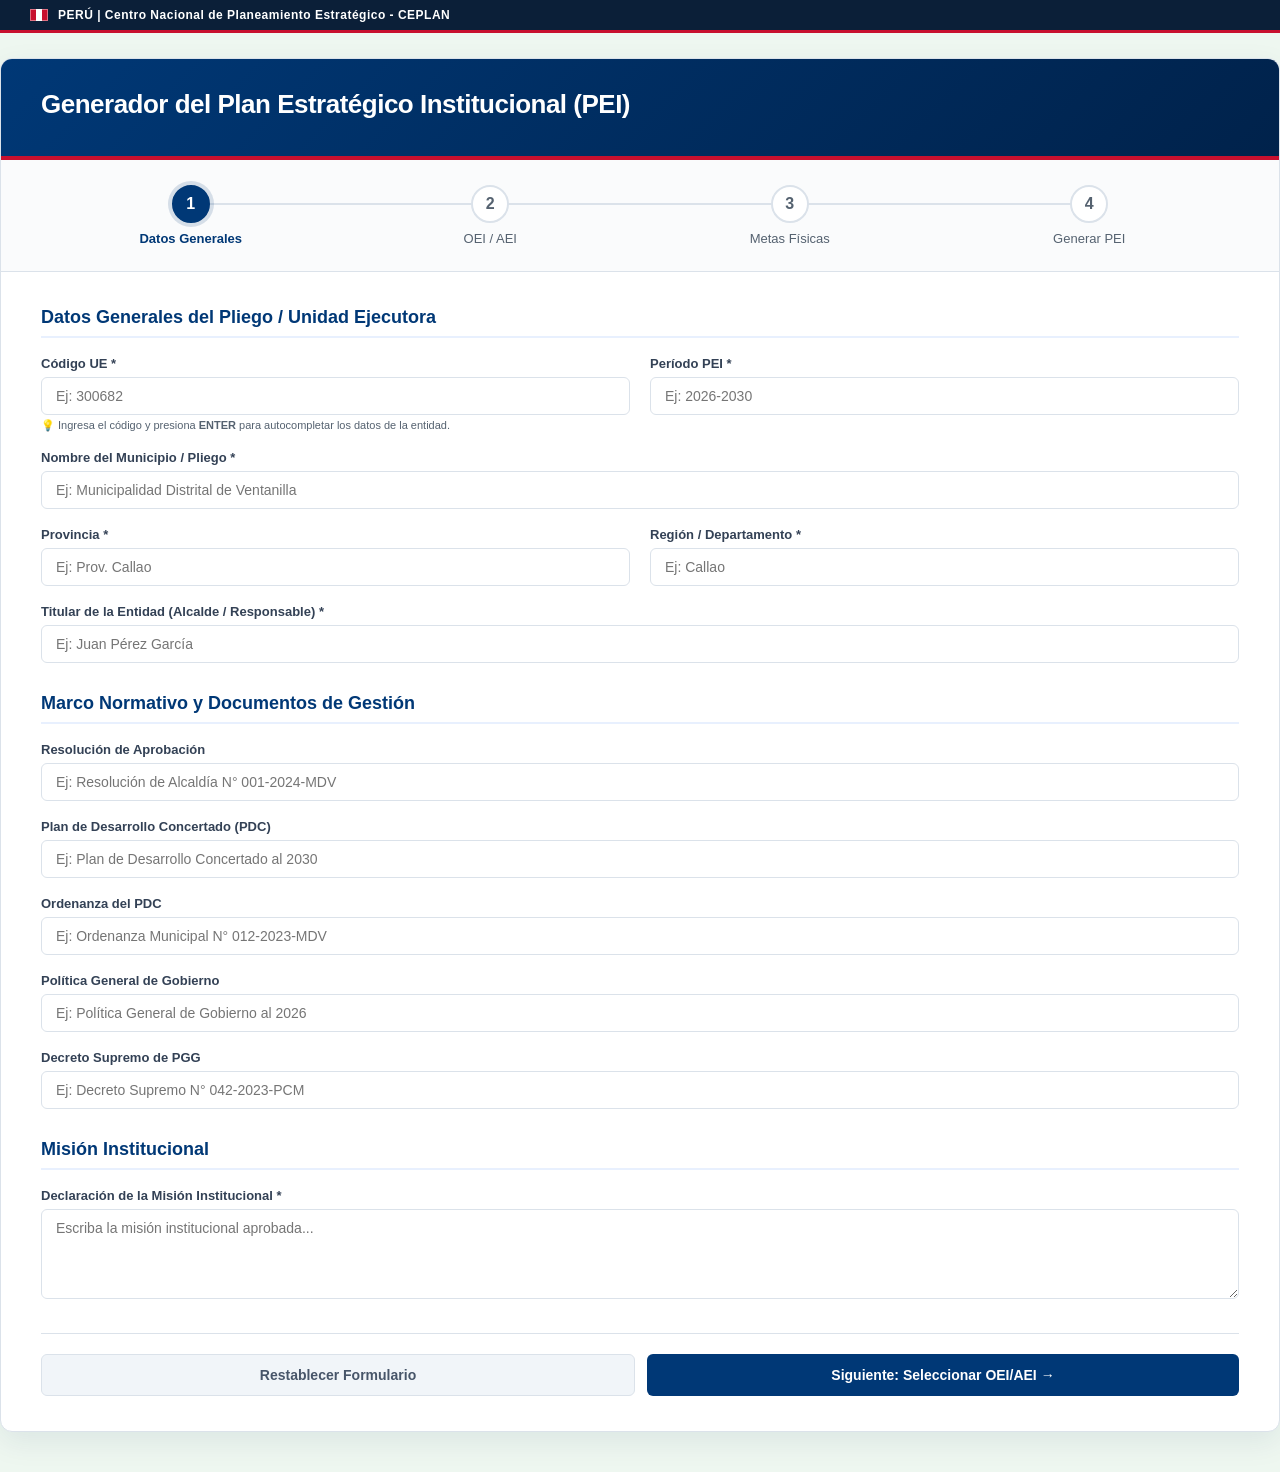
==== frontend/index.html @ f191992c "Update index.html" ====
<!DOCTYPE html>
<html lang="es">
<head>
  <meta charset="UTF-8">
  <meta name="viewport" content="width=device-width, initial-scale=1.0">
  <title>CEPLAN | Generador del Plan Estratégico Institucional (PEI)</title>
  
  <!-- Enlace al archivo CSS externo -->
  <link rel="stylesheet" href="styles_fase4.css">
</head>
<body>

  <!-- FRANJA DE IDENTIDAD GOBIERNO DEL PERÚ -->
  <div class="top-gov-bar">
    <div class="gov-brand">
      <div class="gov-flag"></div>
      <span>PERÚ | Centro Nacional de Planeamiento Estratégico - CEPLAN</span>
    </div>
  </div>

  <div class="container">
    <!-- ENCABEZADO OFICIAL -->
    <div class="header">
      <h1>Generador del Plan Estratégico Institucional (PEI)</h1>
    </div>

    <!-- PASOS DE PROGRESO -->
    <div class="progress-steps">
      <div class="step active" data-step="1"><div class="step-number">1</div><div class="step-label">Datos Generales</div></div>
      <div class="step" data-step="2"><div class="step-number">2</div><div class="step-label">OEI / AEI</div></div>
      <div class="step" data-step="3"><div class="step-number">3</div><div class="step-label">Metas Físicas</div></div>
      <div class="step" data-step="4"><div class="step-number">4</div><div class="step-label">Generar PEI</div></div>
    </div>

    <div class="form-container">
      <!-- PASO 1 -->
      <div class="form-step active" data-step="1">
        <div class="section">
          <h2 class="section-title">Datos Generales del Pliego / Unidad Ejecutora</h2>
          <div class="two-column">
            <div class="form-group">
              <label>Código UE *</label>
              <input type="text" id="codigo_ue" placeholder="Ej: 300682">
              <div class="hint">💡 Ingresa el código y presiona <strong>ENTER</strong> para autocompletar los datos de la entidad.</div>
            </div>
            <div class="form-group"><label>Período PEI *</label><input type="text" id="periodo_pei" placeholder="Ej: 2026-2030"></div>
          </div>
          <div class="form-group"><label>Nombre del Municipio / Pliego *</label><input type="text" id="nombre_municipio" placeholder="Ej: Municipalidad Distrital de Ventanilla"></div>
          <div class="two-column">
            <div class="form-group"><label>Provincia *</label><input type="text" id="nombre_provincia" placeholder="Ej: Prov. Callao"></div>
            <div class="form-group"><label>Región / Departamento *</label><input type="text" id="nombre_region" placeholder="Ej: Callao"></div>
          </div>
          <div class="form-group"><label>Titular de la Entidad (Alcalde / Responsable) *</label><input type="text" id="nombre_alcalde" placeholder="Ej: Juan Pérez García"></div>
        </div>

        <div class="section">
          <h2 class="section-title">Marco Normativo y Documentos de Gestión</h2>
          <div class="form-group"><label>Resolución de Aprobación</label><input type="text" id="resolucion_alcaldia" placeholder="Ej: Resolución de Alcaldía N° 001-2024-MDV"></div>
          <div class="form-group"><label>Plan de Desarrollo Concertado (PDC)</label><input type="text" id="plan_desarrollo_concertado" placeholder="Ej: Plan de Desarrollo Concertado al 2030"></div>
          <div class="form-group"><label>Ordenanza del PDC</label><input type="text" id="ordenanza_pdc" placeholder="Ej: Ordenanza Municipal N° 012-2023-MDV"></div>
          <div class="form-group"><label>Política General de Gobierno</label><input type="text" id="politica_general_gobierno" placeholder="Ej: Política General de Gobierno al 2026"></div>
          <div class="form-group"><label>Decreto Supremo de PGG</label><input type="text" id="decreto_politica_general_gobierno" placeholder="Ej: Decreto Supremo N° 042-2023-PCM"></div>
        </div>

        <div class="section">
          <h2 class="section-title">Misión Institucional</h2>
          <div class="form-group"><label>Declaración de la Misión Institucional *</label><textarea id="mision_institucional" placeholder="Escriba la misión institucional aprobada..."></textarea></div>
        </div>

        <div class="btn-container">
          <button type="button" class="btn btn-secondary" onclick="limpiarFormulario()">Restablecer Formulario</button>
          <button type="button" class="btn btn-primary" onclick="irPaso1a2()">Siguiente: Seleccionar OEI/AEI →</button>
        </div>
      </div>

      <!-- PASO 2 -->
      <div class="form-step" data-step="2">
        <div class="section">
          <h2 class="section-title">Selección y Priorización de Objetivos (OEI) y Acciones (AEI)</h2>
          <div class="help-text">
            <strong>Instrucciones:</strong><br>
            1. En el panel izquierdo marque los Objetivos Estratégicos Institucionales (OEI) e indicadores aplicables.<br>
            2. En el panel derecho arrastre los bloques para definir el orden de prioridad institucional.
          </div>
          <div class="selection-alert" id="selectionAlert">Debe seleccionar al menos 1 OEI con sus respectivos indicadores y AEI antes de continuar.</div>
          <div class="selection-layout">
            <div class="selection-panel">
              <div class="panel-title"><span>Catálogo Estándar CEPLAN</span></div>
              <div class="panel-subtitle">Seleccione los OEI, indicadores y AEI articulados</div>
              <div id="oeiContainer" class="oei-grid"><div class="empty-state">Cargando catálogo...</div></div>
            </div>
            <div class="selection-panel">
              <div class="panel-title">
                <span>Orden de Prioridad</span>
                <span class="counter-badge" id="priorityCount">0</span>
              </div>
              <div class="panel-subtitle">Arrastre verticalmente para cambiar la jerarquía</div>
              <div id="priorityContainer" class="priority-list">
                <div class="empty-state">Los OEI seleccionados aparecerán aquí para su priorización.</div>
              </div>
            </div>
          </div>
        </div>
        <div class="btn-container">
          <button type="button" class="btn btn-secondary" onclick="irPaso(1)">← Volver a Datos Generales</button>
          <button type="button" class="btn btn-primary" onclick="validarYContinuarAMetas()">Siguiente: Definir Metas →</button>
        </div>
      </div>

      <!-- PASO 3 -->
      <div class="form-step" data-step="3">
        <div class="section">
          <h2 class="section-title">Programación de Logros Esperados y Metas Anuales</h2>
          <div class="help-text">
            <strong>Instrucciones:</strong> Registre el año base, valor base y los valores objetivo para cada año del período PEI.
          </div>
          <div class="selection-alert" id="metasAlert">⚠️ Por favor, complete todos los campos de metas requeridos.</div>
          <div id="metasContainer" class="metas-container"></div>
        </div>
        <div class="btn-container">
          <button type="button" class="btn btn-secondary" onclick="irPaso(2)">← Volver a Selección de OEI/AEI</button>
          <button type="button" class="btn btn-primary" onclick="validarMetasYContinuar()">Siguiente: Generar Documento →</button>
        </div>
      </div>

      <!-- PASO 4 -->
      <div class="form-step" data-step="4">
        <div class="section">
          <h2 class="section-title">Generación del Documento PEI</h2>
          <div class="help-text">
            <strong>Resumen del Instrumento de Gestión:</strong><br>
            • <span id="resumenOEI">0 OEI seleccionados</span><br>
            • <span id="resumenAEI">0 AEI seleccionadas</span><br>
            • <span id="resumenIndicadores">0 indicadores totales</span><br>
            • <span id="resumenMetas">0 indicadores con metas programadas</span>
          </div>
          <div id="instruccionesServidor" style="margin-top:15px;padding:12px;background:#eef7f0;border-left:4px solid var(--success-green);font-size:13px;color:#14532d;line-height:1.6">
            <strong>Servicio de Asistencia Técnica Conectado</strong><br>
            Al hacer clic en "Generar Documento PEI", el sistema procesará la matriz y descargará automáticamente el documento oficial en formato Microsoft Word (.docx). No se almacenarán copias residuales en el servidor.
          </div>
        </div>
        <div class="btn-container">
          <button type="button" class="btn btn-secondary" onclick="irPaso(3)">← Volver a Metas</button>
          <button type="button" class="btn btn-primary" id="btnGenerar" onclick="generarDocumento()">✨ Generar Documento PEI (.docx)</button>
        </div>
        <div id="message" class="message"></div>
      </div>
    </div>
  </div>

<script>

// ============================================
// MATRIZ ESTÁNDAR CEPLAN
// ============================================
const MATRIZ_ESTANDAR = {"oei":[{"codigo":"OEI.01","denominacion":"Promover el ordenamiento territorial en beneficio de población local","indicadores":[{"nombre":"Porcentaje de la población local que reside en zonas que cumplen con los instrumentos técnicos sustentatorios para el ordenamiento territorial","unidad":"Porcentaje"}],"aei":[{"codigo":"AEI.01.01","denominacion":"Instrumentos de planificación territorial implementados en beneficio de la población local","indicadores":[{"nombre":"Número de instrumentos de planificación territorial implementados en la localidad","unidad":"Número"}]},{"codigo":"AEI.01.02","denominacion":"Saneamiento físico-legal efectivo para la población en situación de informalidad o sin título de propiedad en la localidad","indicadores":[{"nombre":"Porcentaje de predios de la localidad con saneamiento físico - legal","unidad":"Porcentaje"}]},{"codigo":"AEI.01.03","denominacion":"Espacios públicos en condiciones operativas adecuadas en beneficio de la población local","indicadores":[{"nombre":"Porcentaje de espacios públicos en condiciones adecuadas","unidad":"Porcentaje"}]},{"codigo":"AEI.01.04","denominacion":"Catastro actualizado en beneficio de la población local","indicadores":[{"nombre":"Porcentaje de unidades catastrales actualizadas","unidad":"Porcentaje"}]},{"codigo":"AEI.01.05","denominacion":"Fiscalización de habilitaciones urbanas y edificaciones de manera integral, dirigidos a personas naturales y jurídicas que ejecutan obras en la localidad","indicadores":[{"nombre":"Número de fiscalizaciones en habilitaciones urbanas y edificaciones realizadas de manera efectiva","unidad":"Número"}]}]},{"codigo":"OEI.02","denominacion":"Fortalecer el acceso a la atención primaria de salud preventiva de la población local","indicadores":[{"nombre":"Porcentaje de personas satisfechas con las campañas y actividades de promoción de salud realizadas por la municipalidad","unidad":"Porcentaje"}],"aei":[{"codigo":"AEI.02.01","denominacion":"Construcción; equipamiento y mantenimiento de los establecimientos de salud adecuados en beneficio de la salud de la población local","indicadores":[{"nombre":"Porcentaje de establecimientos médicos bajo responsabilidad municipal en condiciones operativas y de infraestructura adecuadas","unidad":"Porcentaje"},{"nombre":"Porcentaje de inversiones en infraestructura culminadas para la mejora/construcción de establecimientos de salud bajo administración municipal","unidad":"Porcentaje"}]},{"codigo":"AEI.02.02","denominacion":"Campañas de medicina preventiva, primeros auxilios, educación sanitaria y profilaxis ejecutadas en beneficio de la población local","indicadores":[{"nombre":"Porcentaje de campañas médicas municipales ejecutadas en la localidad","unidad":"Porcentaje"}]},{"codigo":"AEI.02.03","denominacion":"Campañas de control de epidemias y sanidad animal ejecutadas dirigidas a productores pecuarios, comunidades rurales o ámbitos urbanos de la localidad","indicadores":[{"nombre":"Porcentaje de campañas municipales de control de epidemias y sanidad animal ejecutadas","unidad":"Porcentaje"}]}]},{"codigo":"OEI.03","denominacion":"Promover el acceso a servicios educativos, deportivos y recreacionales con enfoque intercultural e inclusivo para la población local","indicadores":[{"nombre":"Porcentaje de participantes satisfechos con los programas educativos organizados por la municipalidad","unidad":"Porcentaje"}],"aei":[{"codigo":"AEI.03.01","denominacion":"Talleres de la lectura, escritura, ciencias y arte implementados en espacios educativos y culturales en beneficio de la población local","indicadores":[{"nombre":"Número de actividades culturales bajo responsabilidad municipal ejecutadas","unidad":"Número"}]},{"codigo":"AEI.03.02","denominacion":"Programa deportivo y recreacional municipal accesible para la niñez, juventud y vecindario en general de la localidad","indicadores":[{"nombre":"Porcentaje de sesiones del programa deportivo municipal realizadas","unidad":"Porcentaje"}]},{"codigo":"AEI.03.03","denominacion":"Construcción, equipamiento y mantenimiento de los locales educativos, adecuados en beneficio de la población estudiantil de la localidad","indicadores":[{"nombre":"Porcentaje de inversiones en infraestructura culminadas para la mejora/construcción de establecimientos educativos","unidad":"Porcentaje"}]}]},{"codigo":"OEI.04","denominacion":"Promover condiciones ambientales saludables y sostenibles para la población local","indicadores":[{"nombre":"Porcentaje de ciudadanos satisfechos con el servicio de recojo de residuos sólidos","unidad":"Porcentaje"},{"nombre":"Porcentaje de zonas de la localidad donde se han reducido puntos críticos de contaminación","unidad":"Porcentaje"}],"aei":[{"codigo":"AEI.04.01","denominacion":"Acciones de conservación de recursos forestales y de fauna silvestre ejecutadas, dirigidas a comunidades, productores u organizaciones locales","indicadores":[{"nombre":"Número de acciones de conservación ambiental ejecutadas por la municipalidad","unidad":"Número"}]},{"codigo":"AEI.04.02","denominacion":"Gestión de los residuos sólidos de manera integral en beneficio de la población local","indicadores":[{"nombre":"Promedio de días por semana del servicio de recojo de residuos sólidos","unidad":"Promedio"},{"nombre":"Porcentaje de toneladas de residuos sólidos no reutilizables dispuestos adecuadamente en infraestructuras de residuos sólidos","unidad":"Porcentaje"},{"nombre":"Número de toneladas de residuos sólidos no reutilizables dispuestos oportunamente en una zona de disposición final.","unidad":"Número"},{"nombre":"Número de toneladas anuales de residuos sólidos inorgánicos recuperados segregados en la fuente.","unidad":"Número"},{"nombre":"Número de toneladas anuales de residuos sólidos orgánicos recuperados segregados en la fuente.","unidad":"Número"}]},{"codigo":"AEI.04.03","denominacion":"Programa Municipal de Educación, Cultura y Ciudadanía Ambiental EDUCCA implementado en beneficio de la población local","indicadores":[{"nombre":"Número de actividades realizadas para la promoción de la conciencia ambiental del programa EDUCCA","unidad":"Número"}]},{"codigo":"AEI.04.04","denominacion":"Fiscalización de emisión de humos, gases, ruido y otros contaminantes de la atmósfera y el ambiente, de manera oportuna a personas naturales y jurídicas que desarrollan actividades generadoras de emisiones contaminantes en la localidad","indicadores":[{"nombre":"Número de fiscalizaciones ambientales en la localidad","unidad":"Número"}]},{"codigo":"AEI.04.05","denominacion":"Áreas verdes de uso público en condiciones adecuadas para el disfrute de la población local","indicadores":[{"nombre":"Porcentaje de áreas verdes en espacios públicos municipales en condiciones adecuadas","unidad":"Porcentaje"}]},{"codigo":"AEI.04.06","denominacion":"Zonificación Ecológica Económica (ZEE) implementada en beneficio de los tomadores de decisiones y la ciudadanía","indicadores":[{"nombre":"Porcentaje de zonas productivas con uso adecuado de acuerdo a la Zonificación Ecológica Económica","unidad":"Porcentaje"}]},{"codigo":"AEI.04.07","denominacion":"Acciones municipales para la protección y conservación sostenible de fuentes de agua en beneficio de la población local","indicadores":[{"nombre":"Número de acciones municipales para la protección de fuentes de agua en la localidad","unidad":"Número"}]}]},{"codigo":"OEI.05","denominacion":"Reducir la exposición al riesgo de desastres de origen natural o antrópico de la población local","indicadores":[{"nombre":"Porcentaje de zonas de la localidad con factores de riesgo de desastres eliminados o minimizados","unidad":"Porcentaje"}],"aei":[{"codigo":"AEI.05.01","denominacion":"Instrumentos de estimación del riesgo de desastres implementados para la protección de la población y el territorio local","indicadores":[{"nombre":"Número de instrumentos para la estimación del riesgo de desastres implementados en la localidad","unidad":"Número"}]},{"codigo":"AEI.05.02","denominacion":"Asistencia técnica en gestión de riesgos de desastres permanentes para la población local","indicadores":[{"nombre":"Número de asistencias técnicas en GRD realizadas en zonas vulnerables en la localidad","unidad":"Número"}]},{"codigo":"AEI.05.03","denominacion":"Sistema de alerta temprana implementado en beneficio de la población local","indicadores":[{"nombre":"Número de mecanismos de vigilancia operativos para la comunicación de alertas tempranas en la localidad","unidad":"Número"}]},{"codigo":"AEI.05.04","denominacion":"Información de emergencias, peligros y desastres oportuna para los tomadores de decisiones del sistema.","indicadores":[{"nombre":"Número de herramientas de comunicación efectivamente entregadas a los tomadores de decisiones y ciudadanía sobre peligros, emergencias y desastres","unidad":"Número"}]},{"codigo":"AEI.05.05","denominacion":"Atención frente a emergencias y desastres oportuna a la población damnificada y afectada en la localidad","indicadores":[{"nombre":"Número de atenciones integrales a damnificados de emergencias y desastres","unidad":"Número"}]},{"codigo":"AEI.05.06","denominacion":"Rehabilitación de servicios públicos básicos, infraestructura y medios de vida oportunos en beneficio de la población local","indicadores":[{"nombre":"Porcentaje de servicios públicos municipales interrumpidos por emergencias y desastres restaurados de manera oportuna","unidad":"Porcentaje"}]},{"codigo":"AEI.05.07","denominacion":"Reconstrucción física, económica y social con enfoque de derechos humanos en beneficio de la población local","indicadores":[{"nombre":"Porcentaje de inversiones municipales en infraestructura culminadas para la reconstrucción en la localidad","unidad":"Porcentaje"}]},{"codigo":"AEI.05.08","denominacion":"Infraestructura para la prevención y mitigación de riesgos de desastres adecuada en la localidad.","indicadores":[{"nombre":"Porcentaje de PIPs de GRD del banco de proyectos de la municipalidad","unidad":"Porcentaje"}]}]},{"codigo":"OEI.06","denominacion":"Mejorar el acceso a servicios de protección social y defensa de derechos de la población en situación de vulnerabilidad de la localidad","indicadores":[{"nombre":"Porcentaje de la población en situación de vulnerabilidad atendida por programas sociales municipales","unidad":"Porcentaje"}],"aei":[{"codigo":"AEI.06.01","denominacion":"Servicios de registro civil oportunos para la población local","indicadores":[{"nombre":"Porcentaje de atenciones de registro civil oportunas en la localidad","unidad":"Porcentaje"}]},{"codigo":"AEI.06.02","denominacion":"Programas de apoyo social ejecutados en beneficio de la población en situación de vulnerabilidad en la localidad","indicadores":[{"nombre":"Número de atenciones en los programas municipales de apoyo social en la localidad","unidad":"Número"}]},{"codigo":"AEI.06.03","denominacion":"Registro para la atención de programas de reparaciones, de forma oportuna para las víctimas y familiares de violencia en la localidad","indicadores":[{"nombre":"Número de registros efectivos para la atención de programas de reparaciones para las víctimas y familiares de violencia en la localidad","unidad":"Número"}]},{"codigo":"AEI.06.04","denominacion":"Servicio de defensa y promoción de derechos de manera permanente en beneficio de la población en situación de vulnerabilidad de la localidad","indicadores":[{"nombre":"Número de casos atendidos por el servicio social municipal para la defensa y promoción de derechos","unidad":"Número"}]},{"codigo":"AEI.06.05","denominacion":"Empadronamiento socioeconómico oportuno de hogares en situación de pobreza o vulnerabilidad en la localidad","indicadores":[{"nombre":"Número de registros actualizados en el Sistema de Focalización de Hogares (SISFOH)","unidad":"Número"}]}]},{"codigo":"OEI.07","denominacion":"Fortalecer la prevención y disuasión del delito y violencia en beneficio de la población local","indicadores":[{"nombre":"Porcentaje de zonas con alta incidencia delictiva con servicio de patrullaje integrado","unidad":"Porcentaje"},{"nombre":"Tasa de denuncias por comisión de delitos por 10 000 habitantes","unidad":"Tasa"}],"aei":[{"codigo":"AEI.07.01","denominacion":"Seguridad ciudadana comunitaria operativa para la protección de la población local","indicadores":[{"nombre":"Porcentaje de rondas ciudadanas de seguridad con equipamiento adecuado","unidad":"Porcentaje"}]},{"codigo":"AEI.07.02","denominacion":"Patrullaje municipal efectivo en beneficio de la población local","indicadores":[{"nombre":"Promedio semanal de jornadas de patrullaje integrado por zona en la localidad","unidad":"Promedio"}]},{"codigo":"AEI.07.03","denominacion":"Sistema de videovigilancia operativo para la protección y seguridad de la población local","indicadores":[{"nombre":"Porcentaje de cámaras de videovigilancia operativas en la localidad","unidad":"Porcentaje"}]}]},{"codigo":"OEI.08","denominacion":"Garantizar la provisión de los servicios de agua potable y saneamiento en beneficio de la población local","indicadores":[{"nombre":"Porcentaje de viviendas con servicio de agua potable y alcantarillado","unidad":"Porcentaje"},{"nombre":"Porcentaje de viviendas en zona urbana con servicio de agua potable y/o alcantarillado","unidad":"Porcentaje"},{"nombre":"Porcentaje de viviendas en zona rural con servicio de agua potable y/o alcantarillado","unidad":"Porcentaje"}],"aei":[{"codigo":"AEI.08.01","denominacion":"Asistencia técnica en sostenibilidad de los servicios de agua potable y saneamiento de manera continua a la(s) Junta(s) Administradoras de Servicios de Saneamiento de la localidad","indicadores":[{"nombre":"Número de asistencias técnicas a las Juntas Administradoras de Servicios de Saneamiento (JASS)","unidad":"Número"}]},{"codigo":"AEI.08.02","denominacion":"Servicio de agua potable de calidad para la población local","indicadores":[{"nombre":"Promedio diario de horas de servicio de agua potable en la localidad","unidad":"Promedio"},{"nombre":"Porcentaje de conexiones de agua que cumplen con presencia de cloro residual libre mayor o igual a 0.5 mg/L","unidad":"Porcentaje"},{"nombre":"Número de conexiones nuevas de agua potable instaladas en la localidad","unidad":"Número"}]},{"codigo":"AEI.08.03","denominacion":"Servicio de alcantarillado sanitario y tratamiento de aguas residuales eficiente para la población local","indicadores":[{"nombre":"Porcentaje de estaciones de bombeo en condiciones operativas adecuadas","unidad":"Porcentaje"},{"nombre":"Número de mantenimientos realizados a las conexiones domiciliarias de alcantarillado","unidad":"Número"},{"nombre":"Número de conexiones nuevas de alcantarillado instaladas en la localidad","unidad":"Número"}]}]},{"codigo":"OEI.09","denominacion":"Impulsar el crecimiento de la actividad empresarial, de emprendimientos y MYPES en la localidad","indicadores":[{"nombre":"Porcentaje de micro y pequeñas empresas que operan con licencias municipales adecuadas","unidad":"Porcentaje"},{"nombre":"Número de establecimientos comerciales que operan con licencias municipales adecuadas","unidad":"Número"}],"aei":[{"codigo":"AEI.09.01","denominacion":"Fiscalización y control del cumplimiento normativo permanente a los agentes económicos de la localidad","indicadores":[{"nombre":"Número de fiscalizaciones de licencias de funcionamiento realizadas de manera efectiva a micro y pequeñas empresas","unidad":"Número"}]},{"codigo":"AEI.09.02","denominacion":"Eventos turísticos vinculados al patrimonio cultural y natural con enfoque sostenible, dirigidos a emprendedores, asociaciones y otros actores del turismo y la cultura de la localidad","indicadores":[{"nombre":"Número de eventos de promoción turística realizados por la municipalidad","unidad":"Número"}]},{"codigo":"AEI.09.03","denominacion":"Asistencia técnica en actividades económicas locales especializada dirigida a los agentes económicos de la localidad","indicadores":[{"nombre":"Número de asistencias técnicas para el fortalecimiento empresarial a micro y pequeños empresarios de la localidad","unidad":"Número"}]},{"codigo":"AEI.09.04","denominacion":"Campañas de promoción de la formalización de micro y pequeñas empresas accesibles para la población local","indicadores":[{"nombre":"Número de campañas implementadas para la formalización de micro y pequeñas empresas","unidad":"Número"}]},{"codigo":"AEI.09.05","denominacion":"Eventos de articulación comercial y consumo de productos locales organizados con enfoque sostenible para agentes comerciales en la localidad","indicadores":[{"nombre":"Número de eventos para la promoción de la comercialización y consumo de productos locales organizados por la municipalidad","unidad":"Número"}]},{"codigo":"AEI.09.06","denominacion":"Construcción, equipamiento y mantenimiento de infraestructura productiva adecuada y disponible para los productores agropecuarios y pequeños empresarios locales","indicadores":[{"nombre":"Número de infraestructuras productivas construidas para productores agropecuarios y pequeños empresarios.","unidad":"Número"},{"nombre":"Número de equipos para las infraestructuras productivas efectivamente entregadas","unidad":"Número"},{"nombre":"Número de servicios de mantenimiento realizados a la infraestructura productiva efectivamente realizados","unidad":"Número"}]}]},{"codigo":"OEI.10","denominacion":"Mejorar el servicio de transporte y transitabilidad en beneficio de la población local","indicadores":[{"nombre":"Porcentaje de puntos críticos de tránsito en vías locales atendidos y mitigados","unidad":"Porcentaje"}],"aei":[{"codigo":"AEI.10.01","denominacion":"Sistema de señalización de tránsito con mantenimiento adecuado en beneficio de la población de la localidad","indicadores":[{"nombre":"Porcentaje de vías locales con señalización adecuada","unidad":"Porcentaje"}]},{"codigo":"AEI.10.02","denominacion":"Capacitación en materia de educación vial oportuna dirigida a la población local","indicadores":[{"nombre":"Número de eventos educativos realizados para la promoción de la educación vial","unidad":"Número"}]},{"codigo":"AEI.10.03","denominacion":"Mantenimiento permanente de la infraestructura vial urbano o rural en beneficio de la población local","indicadores":[{"nombre":"Porcentaje de caminos vecinales en condiciones de transitabilidad","unidad":"Porcentaje"},{"nombre":"Porcentaje de km de la red vial urbana en buen estado","unidad":"Porcentaje"},{"nombre":"Porcentaje de km de la red vial rural en buen estado","unidad":"Porcentaje"}]},{"codigo":"AEI.10.04","denominacion":"Supervisión y control del transporte público con eficiencia y cumplimiento normativo a los operadores de transporte local","indicadores":[{"nombre":"Número de fiscalizaciones a empresas prestadoras del servicio de transporte público en la localidad","unidad":"Número"}]}]},{"codigo":"OEI.11","denominacion":"Modernizar la Gestión Institucional","indicadores":[{"nombre":"Porcentaje de ciudadanos satisfechos con la gestión institucional de la municipalidad","unidad":"Porcentaje"}],"aei":[{"codigo":"AEI.11.01","denominacion":"Capacitación para el desarrollo de competencias o conocimientos ejecutada en beneficio del personal de la municipalidad.","indicadores":[{"nombre":"Porcentaje de acciones de capacitación ejecutadas en el marco del PDP","unidad":"Porcentaje"}]},{"codigo":"AEI.11.02","denominacion":"Iniciativas de gobierno abierto implementado en la municipalidad","indicadores":[{"nombre":"Porcentaje de actas y acuerdos municipales difundidos en redes sociales y portales web municipales","unidad":"Porcentaje"}]},{"codigo":"AEI.11.03","denominacion":"Servicios administrativos implementados eficientemente en la municipalidad","indicadores":[{"nombre":"Porcentaje de expedientes recibidos por mesa de partes atendidos de manera oportuna","unidad":"Porcentaje"}]},{"codigo":"AEI.11.04","denominacion":"Recaudación tributaria efectiva en la municipalidad","indicadores":[{"nombre":"Número de campañas municipales para fortalecer la recaudación tributaria en la localidad","unidad":"Número"}]},{"codigo":"AEI.11.05","denominacion":"Instrumentos de gestión implementados en la municipalidad","indicadores":[{"nombre":"Porcentaje de instrumentos de gestión actualizados","unidad":"Porcentaje"}]},{"codigo":"AEI.11.06","denominacion":"Gobierno digital implementado en los procesos y servicios de la municipalidad","indicadores":[{"nombre":"Porcentaje de servicios administrativos municipales digitalizados","unidad":"Porcentaje"}]}]}]};

// ============================================
// CONFIGURACIÓN DINÁMICA DE URL (LOCAL VS RENDER)
// ============================================
// Agregamos la validación para archivos locales ( === '' )
const isLocal = window.location.hostname === 'localhost' || window.location.hostname === '127.0.0.1' || window.location.hostname === '';

// IMPORTANTE: Aquí colocarás el enlace definitivo que te dé Render
const RENDER_API_URL = "https://pei-ceplan-vr1m.onrender.com";

// Usamos localhost en lugar de 127.0.0.1 para evitar conflictos de CORS en el navegador
const API_BASE_URL = isLocal ? "http://localhost:8000" : RENDER_API_URL;

// ESTADO GLOBAL DE LA APP
const appState = {
  datos: {},
  metas: {},
  selecciones: { oei: [], indicadoresOEI: [], aei: [], indicadoresAEI: [] },
  prioridades: { oei: [], aei: {} }
};

let pasoActual = 1;
let draggedElement = null;
let draggedAEIElement = null;

window.addEventListener('load', () => {
  renderizarOEIs();
  configurarAutocompletadoUE();
});

// ============================================
// AUTOCOMPLETADO POR CÓDIGO UE
// ============================================
function configurarAutocompletadoUE() {
  const inputCodigoUE = document.getElementById('codigo_ue');
  if (!inputCodigoUE) return;

  const buscarYAutocompletar = async (event) => {
    const codigoUE = inputCodigoUE.value.trim();
    if (!codigoUE) return;

    // --- AQUÍ UTILIZA LA URL DINÁMICA ---
    const url = `${API_BASE_URL}/api/ue/${codigoUE}`;

    try {
      const response = await fetch(url, {
        method: 'GET',
        headers: { 'Accept': 'application/json' }
      });

      if (!response.ok) throw new Error(`HTTP ${response.status}`);

      const res = await response.json();
      if (res.success && res.data) {
        const data = res.data;
        const inputMun = document.getElementById('nombre_municipio');
        const inputProv = document.getElementById('nombre_provincia');
        const inputReg = document.getElementById('nombre_region');
        const inputPeriodo = document.getElementById('periodo_pei');

        if (inputMun) inputMun.value = data.nombre_municipio || '';
        if (inputProv) inputProv.value = data.nombre_provincia || '';
        if (inputReg) inputReg.value = data.nombre_region || '';
        if (inputPeriodo && data.periodo_pei) inputPeriodo.value = data.periodo_pei;

        console.log('✅ Entidad autocompletada con éxito:', data);
      }
    } catch (err) {
      console.error('Error al consultar el catálogo de UEs:', err);
    }
  };

  inputCodigoUE.addEventListener('keydown', (e) => {
    if (e.key === 'Enter') {
      e.preventDefault();
      buscarYAutocompletar(e);
    }
  });

  inputCodigoUE.addEventListener('blur', (e) => {
    buscarYAutocompletar(e);
  });
}

// ============================================
// RENDERIZADO OEI / AEI
// ============================================
function renderizarOEIs() {
  const container = document.getElementById('oeiContainer');
  container.innerHTML = '';
  MATRIZ_ESTANDAR.oei.forEach(oei => container.appendChild(crearOEICard(oei)));
}

function crearOEICard(oei) {
  const card = document.createElement('div');
  card.className = 'oei-card';
  card.dataset.codigo = oei.codigo;

  card.innerHTML = `
    <div class="oei-header" onclick="toggleOEIExpand('${oei.codigo}')">
      <input type="checkbox" class="oei-checkbox" id="oei-${oei.codigo}"
             onclick="event.stopPropagation(); toggleOEISelection('${oei.codigo}')">
      <div class="oei-info">
        <div class="oei-code">${oei.codigo}</div>
        <div class="oei-title">${oei.denominacion}</div>
        <div style="margin-top:4px;font-size:11px;color:#64748b">
          ${oei.indicadores.length} ind. OEI &bull; ${oei.aei.length} AEI
        </div>
      </div>
      <div class="oei-expand-icon">▼</div>
    </div>
    <div class="oei-details">
      ${crearSeccionIndicadoresOEI(oei)}
      ${crearSeccionAEI(oei)}
    </div>`;
  return card;
}

function crearSeccionIndicadoresOEI(oei) {
  let html = '<div class="subsection-title">Indicadores del OEI</div>';
  oei.indicadores.forEach((ind, i) => {
    html += `<div class="indicator-item">
      <input type="checkbox" class="indicator-checkbox" id="ind-oei-${oei.codigo}-${i}"
             data-oei="${oei.codigo}" data-tipo="oei" data-index="${i}">
      <label for="ind-oei-${oei.codigo}-${i}" class="indicator-text">
        ${ind.nombre} <span class="indicator-unit">${ind.unidad}</span>
      </label>
    </div>`;
  });
  return html;
}

function crearSeccionAEI(oei) {
  let html = `<div class="subsection-title" style="margin-top:12px">Acciones Estratégicas Institucionales (AEI) <span class="counter-badge" style="background:var(--ceplan-blue)">${oei.aei.length}</span></div>`;
  oei.aei.forEach(aei => {
    html += `<div class="aei-item" id="aei-item-${aei.codigo}">
      <input type="checkbox" class="aei-checkbox" id="aei-${aei.codigo}"
             data-oei="${oei.codigo}" data-codigo="${aei.codigo}"
             onchange="toggleAEI('${oei.codigo}','${aei.codigo}')">
      <div style="flex:1">
        <div class="aei-code">${aei.codigo}</div>
        <div class="indicator-text">${aei.denominacion}</div>
        <div class="aei-details-panel" id="aei-details-${aei.codigo}">
          ${crearIndicadoresAEI(oei.codigo, aei)}
        </div>
      </div>
    </div>`;
  });
  return html;
}

function crearIndicadoresAEI(codigoOEI, aei) {
  let html = '<div class="subsection-title" style="font-size:11px;margin-top:6px">Indicadores de la AEI</div>';
  aei.indicadores.forEach((ind, i) => {
    html += `<div class="indicator-item">
      <input type="checkbox" class="indicator-checkbox" id="ind-aei-${aei.codigo}-${i}"
             data-oei="${codigoOEI}" data-aei="${aei.codigo}" data-tipo="aei" data-index="${i}">
      <label for="ind-aei-${aei.codigo}-${i}" class="indicator-text">
        ${ind.nombre} <span class="indicator-unit">${ind.unidad}</span>
      </label>
    </div>`;
  });
  return html;
}

// ============================================
// INTERACCIONES & GESTIÓN DE PRIORIDADES
// ============================================
function toggleOEIExpand(codigo) {
  document.querySelector(`.oei-card[data-codigo="${codigo}"]`).classList.toggle('expanded');
}

function toggleOEISelection(codigo) {
  const checkbox = document.getElementById(`oei-${codigo}`);
  const card = document.querySelector(`.oei-card[data-codigo="${codigo}"]`);

  if (checkbox.checked) {
    card.classList.add('selected', 'expanded');
    agregarOEIAPrioridad(codigo);
  } else {
    card.classList.remove('selected');
    card.querySelectorAll('input[type="checkbox"]').forEach(cb => { if (cb !== checkbox) cb.checked = false; });
    card.querySelectorAll('.aei-details-panel').forEach(p => p.style.display = 'none');
    card.querySelectorAll('.aei-item').forEach(i => i.classList.remove('selected'));
    const priorityItem = document.querySelector(`.priority-item[data-codigo="${codigo}"]`);
    if (priorityItem) priorityItem.remove();
    actualizarNumerosPrioridad();
    actualizarContadorPrioridad();
    verificarPriorityEmpty();
  }
}

function toggleAEI(codigoOEI, codigoAEI) {
  const checkbox = document.getElementById(`aei-${codigoAEI}`);
  const details = document.getElementById(`aei-details-${codigoAEI}`);
  const aeiItem = document.getElementById(`aei-item-${codigoAEI}`);

  if (checkbox.checked) {
    details.style.display = 'block';
    aeiItem.classList.add('selected');
  } else {
    details.style.display = 'none';
    aeiItem.classList.remove('selected');
    details.querySelectorAll('input[type="checkbox"]').forEach(cb => cb.checked = false);
  }
  actualizarAEIEnPrioridad(codigoOEI);
}

function agregarOEIAPrioridad(codigo) {
  const oei = MATRIZ_ESTANDAR.oei.find(o => o.codigo === codigo);
  if (!oei) return;
  const container = document.getElementById('priorityContainer');
  const empty = container.querySelector('.empty-state');
  if (empty) empty.remove();
  container.appendChild(crearPriorityItem(oei));
  habilitarDragAndDrop();
  actualizarNumerosPrioridad();
  actualizarContadorPrioridad();
}

function crearPriorityItem(oei) {
  const div = document.createElement('div');
  div.className = 'priority-item';
  div.dataset.codigo = oei.codigo;
  div.draggable = true;
  div.innerHTML = `
    <div class="priority-number">1</div>
    <button class="remove-btn" onclick="eliminarOEIDePrioridad('${oei.codigo}')" title="Eliminar">✕</button>
    <div class="priority-header">
      <div class="drag-handle">⋮⋮</div>
      <div style="flex:1">
        <div class="priority-code">${oei.codigo}</div>
        <div class="priority-title">${oei.denominacion}</div>
        <div class="priority-stats" id="stats-${oei.codigo}">
          <div class="priority-stat">0 ind.</div>
          <div class="priority-stat">0 AEI</div>
        </div>
      </div>
    </div>
    <button class="expand-aei-btn" onclick="toggleAEIPriority('${oei.codigo}')">Priorizar AEI vinculadas ▼</button>
    <div class="aei-priority-list" id="aei-priority-${oei.codigo}"></div>`;
  return div;
}

function eliminarOEIDePrioridad(codigo) {
  const checkbox = document.getElementById(`oei-${codigo}`);
  if (checkbox && checkbox.checked) {
    checkbox.checked = false;
    toggleOEISelection(codigo);
    return;
  }
  const priorityItem = document.querySelector(`.priority-item[data-codigo="${codigo}"]`);
  if (priorityItem) priorityItem.remove();
  actualizarNumerosPrioridad();
  actualizarContadorPrioridad();
  verificarPriorityEmpty();
}

function verificarPriorityEmpty() {
  const container = document.getElementById('priorityContainer');
  if (container.querySelectorAll('.priority-item').length === 0) {
    container.innerHTML = `<div class="empty-state">Los OEI seleccionados aparecerán aquí para su priorización.</div>`;
  }
}

function actualizarAEIEnPrioridad(codigoOEI) {
  const stats = document.getElementById(`stats-${codigoOEI}`);
  if (!stats) return;
  const numInd = document.querySelectorAll(`input[data-oei="${codigoOEI}"]:checked:not(.oei-checkbox):not(.aei-checkbox)`).length;
  const numAEI = document.querySelectorAll(`input[data-oei="${codigoOEI}"].aei-checkbox:checked`).length;
  stats.innerHTML = `<div class="priority-stat">${numInd} ind.</div><div class="priority-stat">${numAEI} AEI</div>`;
  const pItem = document.querySelector(`.priority-item[data-codigo="${codigoOEI}"]`);
  if (pItem && pItem.classList.contains('expanded')) {
    const aeiList = document.getElementById(`aei-priority-${codigoOEI}`);
    aeiList.innerHTML = crearListaAEIPrioridad(codigoOEI);
    habilitarDragAndDropAEI();
  }
}

function toggleAEIPriority(codigoOEI) {
  const pItem = document.querySelector(`.priority-item[data-codigo="${codigoOEI}"]`);
  const btn = pItem.querySelector('.expand-aei-btn');
  const aeiList = document.getElementById(`aei-priority-${codigoOEI}`);
  pItem.classList.toggle('expanded');
  if (pItem.classList.contains('expanded')) {
    btn.textContent = 'Ocultar AEI ▲';
    aeiList.innerHTML = crearListaAEIPrioridad(codigoOEI);
    habilitarDragAndDropAEI();
  } else {
    btn.textContent = 'Priorizar AEI vinculadas ▼';
  }
}

function crearListaAEIPrioridad(codigoOEI) {
  const oei = MATRIZ_ESTANDAR.oei.find(o => o.codigo === codigoOEI);
  const aeiSel = oei ? oei.aei.filter(a => {
    const cb = document.getElementById(`aei-${a.codigo}`);
    return cb && cb.checked;
  }) : [];
  if (!aeiSel.length) return '<div style="text-align:center;padding:10px;color:#94a3b8;font-size:11px">Sin AEI seleccionadas</div>';
  let html = '<div style="font-size:11px;font-weight:700;margin-bottom:6px;color:var(--ceplan-blue)">Arrastre las AEI para definir prioridad:</div><div class="aei-sortable">';
  aeiSel.forEach((aei, i) => {
    html += `<div class="aei-priority-item" data-codigo="${aei.codigo}" draggable="true">
      <div class="aei-priority-number">${i+1}</div>
      <div class="aei-priority-code">${aei.codigo}</div>
      <div style="flex:1;overflow:hidden;text-overflow:ellipsis;white-space:nowrap;">${aei.denominacion}</div>
    </div>`;
  });
  return html + '</div>';
}

function actualizarNumerosPrioridad() {
  document.querySelectorAll('.priority-item').forEach((item, i) => {
    item.querySelector('.priority-number').textContent = i + 1;
  });
}

function actualizarContadorPrioridad() {
  document.getElementById('priorityCount').textContent = document.querySelectorAll('.priority-item').length;
}

// ============================================
// DRAG & DROP HANDLERS
// ============================================
function habilitarDragAndDrop() {
  document.querySelectorAll('.priority-item').forEach(item => {
    item.addEventListener('dragstart', handleDragStart);
    item.addEventListener('dragover', handleDragOver);
    item.addEventListener('drop', handleDrop);
    item.addEventListener('dragend', handleDragEnd);
  });
}
function handleDragStart(e) { draggedElement = this; this.style.opacity = '0.5'; e.dataTransfer.effectAllowed = 'move'; }
function handleDragOver(e) { e.preventDefault(); e.dataTransfer.dropEffect = 'move'; return false; }
function handleDragEnd(e) { this.style.opacity = '1'; }
function handleDrop(e) {
  e.stopPropagation();
  if (draggedElement !== this) {
    const container = document.getElementById('priorityContainer');
    const items = Array.from(container.children);
    const di = items.indexOf(draggedElement), ti = items.indexOf(this);
    container.insertBefore(draggedElement, di < ti ? this.nextSibling : this);
    actualizarNumerosPrioridad();
  }
  return false;
}

function habilitarDragAndDropAEI() {
  document.querySelectorAll('.aei-priority-item').forEach(item => {
    item.addEventListener('dragstart', function(e) { draggedAEIElement = this; e.dataTransfer.effectAllowed = 'move'; });
    item.addEventListener('dragover', function(e) { e.preventDefault(); return false; });
    item.addEventListener('drop', function(e) {
      e.stopPropagation();
      if (draggedAEIElement !== this && draggedAEIElement.parentNode === this.parentNode) {
        const container = this.parentNode;
        const items = Array.from(container.children);
        const di = items.indexOf(draggedAEIElement), ti = items.indexOf(this);
        container.insertBefore(draggedAEIElement, di < ti ? this.nextSibling : this);
        container.querySelectorAll('.aei-priority-item').forEach((it, i) => { it.querySelector('.aei-priority-number').textContent = i + 1; });
      }
      return false;
    });
  });
}

// ============================================
// METAS FÍSICAS (PASO 3)
// ============================================
function renderizarMetasIndicadores() {
  const container = document.getElementById('metasContainer');
  container.innerHTML = '';
  const priorityItems = document.querySelectorAll('.priority-item');
  if (!priorityItems.length) {
    container.innerHTML = '<div class="empty-state">No hay indicadores seleccionados. Regrese al Paso 2.</div>';
    return;
  }
  priorityItems.forEach((item, i) => {
    const oei = MATRIZ_ESTANDAR.oei.find(o => o.codigo === item.dataset.codigo);
    if (oei) container.appendChild(crearSeccionMetasOEI(oei, i + 1));
  });
}

function crearSeccionMetasOEI(oei, prioridad) {
  const section = document.createElement('div');
  section.className = 'metas-oei-section';
  const indOEI = getIndicadoresOEISeleccionados(oei.codigo);
  const indAEI = getIndicadoresAEISeleccionados(oei.codigo);
  section.innerHTML = `
    <div class="metas-oei-header">
      <div class="metas-oei-priority">Prioridad ${prioridad}</div>
      <div class="metas-oei-title">${oei.codigo}: ${oei.denominacion}</div>
    </div>
    <div>
      ${indOEI.length ? '<div class="metas-tipo-header">Indicadores del Objetivo Estratégico (OEI)</div>' + indOEI.map(crearFormularioMeta).join('') : ''}
      ${indAEI.length ? '<div class="metas-tipo-header">Indicadores de Acciones Estratégicas (AEI)</div>' + agruparPorAEI(indAEI) : ''}
    </div>`;
  return section;
}

function getIndicadoresOEISeleccionados(codigoOEI) {
  const oei = MATRIZ_ESTANDAR.oei.find(o => o.codigo === codigoOEI);
  if (!oei) return [];
  return oei.indicadores.map((ind, i) => {
    const cb = document.getElementById(`ind-oei-${codigoOEI}-${i}`);
    return (cb && cb.checked) ? { id: `ind-oei-${codigoOEI}-${i}`, nombre: ind.nombre, unidad: ind.unidad } : null;
  }).filter(Boolean);
}

function getIndicadoresAEISeleccionados(codigoOEI) {
  const oei = MATRIZ_ESTANDAR.oei.find(o => o.codigo === codigoOEI);
  if (!oei) return [];
  const result = [];
  oei.aei.forEach(aei => {
    const aeiCb = document.getElementById(`aei-${aei.codigo}`);
    if (!(aeiCb && aeiCb.checked)) return;
    aei.indicadores.forEach((ind, i) => {
      const cb = document.getElementById(`ind-aei-${aei.codigo}-${i}`);
      if (cb && cb.checked) result.push({ id: `ind-aei-${aei.codigo}-${i}`, nombre: ind.nombre, unidad: ind.unidad, codigoAEI: aei.codigo, denominacionAEI: aei.denominacion });
    });
  });
  return result;
}

function agruparPorAEI(indicadores) {
  const grupos = {};
  indicadores.forEach(ind => {
    if (!grupos[ind.codigoAEI]) grupos[ind.codigoAEI] = { denominacion: ind.denominacionAEI, indicadores: [] };
    grupos[ind.codigoAEI].indicadores.push(ind);
  });
  return Object.entries(grupos).map(([cod, g]) =>
    `<div class="metas-aei-subtitle">${cod}: ${g.denominacion}</div>` + g.indicadores.map(crearFormularioMeta).join('')
  ).join('');
}

function obtenerAniosMeta(baseYear) {
  const base = parseInt(baseYear, 10);
  if (!baseYear || Number.isNaN(base)) return [];
  return Array.from({ length: 5 }, (_, i) => base + i + 2);
}

function crearFormularioMeta(ind) {
  const saved = appState.metas[ind.id] || {};
  const anios = obtenerAniosMeta(saved.año_base ?? '');
  const aniosHtml = anios.map(a => `
    <div class="meta-field">
      <label>Meta ${a} *</label>
      <input type="number" id="${ind.id}-meta_${a}" class="meta-input"
             placeholder="0" min="0" step="0.01" value="${saved['meta_'+a] ?? ''}"
             oninput="guardarMeta('${ind.id}','meta_${a}',this.value)">
    </div>`).join('');
  return `<div class="meta-card">
    <div class="meta-header">
      <div style="flex:1">
        <div class="meta-nombre">${ind.nombre}</div>
        <span class="meta-unidad">Unidad: ${ind.unidad}</span>
      </div>
    </div>
    <div class="meta-form-grid">
      <div class="meta-field">
        <label>Año Base *</label>
        <input type="number" id="${ind.id}-año_base" class="meta-input" placeholder="2025"
               min="2020" max="2030" value="${saved.año_base ?? ''}"
               oninput="guardarMeta('${ind.id}','año_base',this.value); actualizarMetaDesdeBaseYear('${ind.id}', this.value)">
      </div>
      <div class="meta-field">
        <label>Valor Base *</label>
        <input type="number" id="${ind.id}-valor_base" class="meta-input" placeholder="0"
               min="0" step="0.01" value="${saved.valor_base ?? ''}"
               oninput="guardarMeta('${ind.id}','valor_base',this.value)">
      </div>
    </div>
    <div class="meta-años-grid">${aniosHtml}</div>
  </div>`;
}

function actualizarMetaDesdeBaseYear(indId, valor) {
  guardarMeta(indId, 'año_base', valor);
  const card = document.getElementById(`${indId}-año_base`)?.closest('.meta-card');
  if (!card) return;
  const grid = card.querySelector('.meta-años-grid');
  if (!grid) return;
  const saved = appState.metas[indId] || {};
  const anios = obtenerAniosMeta(valor);
  grid.innerHTML = anios.map(a => `
    <div class="meta-field">
      <label>Meta ${a} *</label>
      <input type="number" id="${indId}-meta_${a}" class="meta-input"
             placeholder="0" min="0" step="0.01" value="${saved['meta_' + a] ?? ''}"
             oninput="guardarMeta('${indId}','meta_${a}',this.value)">
    </div>`).join('');
}

function guardarMeta(id, campo, valor) {
  if (!appState.metas[id]) appState.metas[id] = {};
  appState.metas[id][campo] = valor !== '' ? parseFloat(valor) : '';
}

// ============================================
// NAVEGACIÓN
// ============================================
function irPaso(paso) {
  document.querySelectorAll('.form-step').forEach(s => s.classList.remove('active'));
  document.querySelectorAll('.step').forEach(s => s.classList.remove('active', 'completed'));
  for (let i = 1; i < paso; i++) {
    document.querySelector(`.step[data-step="${i}"]`).classList.add('completed');
  }
  document.querySelector(`.form-step[data-step="${paso}"]`).classList.add('active');
  document.querySelector(`.step[data-step="${paso}"]`).classList.add('active');
  pasoActual = paso;
  if (paso === 3) renderizarMetasIndicadores();
  window.scrollTo({ top: 0, behavior: 'smooth' });
}

function irPaso1a2() {
  const ue = document.getElementById('codigo_ue').value.trim();
  const mun = document.getElementById('nombre_municipio').value.trim();
  const mis = document.getElementById('mision_institucional').value.trim();
  if (!ue || !mun || !mis) {
    alert('Por favor complete los campos obligatorios: Código UE, Nombre de la Entidad y Misión Institucional.');
    return;
  }
  irPaso(2);
}

function validarYContinuarAMetas() {
  const alert = document.getElementById('selectionAlert');
  const oeiChecked = document.querySelectorAll('.oei-checkbox:checked');
  if (!oeiChecked.length) {
    alert.textContent = '⚠️ Debe seleccionar al menos 1 OEI con sus respectivos indicadores y AEI antes de continuar.';
    alert.classList.add('show');
    return;
  }
  let valido = true;
  oeiChecked.forEach(cb => {
    const codigo = cb.id.replace('oei-', '');
    const card = document.querySelector(`.oei-card[data-codigo="${codigo}"]`);
    const indOEI = card.querySelectorAll('input[data-tipo="oei"]:checked').length;
    const aeiSel = card.querySelectorAll('.aei-checkbox:checked').length;
    if (!indOEI || !aeiSel) valido = false;
  });
  if (!valido) {
    alert.innerHTML = '⚠️ Cada OEI seleccionado debe contar al menos con 1 indicador y 1 AEI seleccionada.';
    alert.classList.add('show');
    return;
  }
  alert.classList.remove('show');
  irPaso(3);
}

function validarMetasYContinuar() {
  const alert = document.getElementById('metasAlert');
  const inputs = document.querySelectorAll('#metasContainer .meta-input');
  let hayVacios = false;
  inputs.forEach(inp => {
    if (inp.value === '' || inp.value === null) { hayVacios = true; inp.classList.add('error'); }
    else inp.classList.remove('error');
  });
  if (hayVacios) { alert.classList.add('show'); alert.scrollIntoView({ behavior: 'smooth', block: 'center' }); return; }
  alert.classList.remove('show');
  actualizarResumenFinal();
  irPaso(4);
}

function actualizarResumenFinal() {
  document.getElementById('resumenOEI').textContent = document.querySelectorAll('.oei-checkbox:checked').length + ' OEI seleccionados';
  document.getElementById('resumenAEI').textContent = document.querySelectorAll('.aei-checkbox:checked').length + ' AEI seleccionadas';
  document.getElementById('resumenIndicadores').textContent = document.querySelectorAll('.indicator-checkbox:checked').length + ' indicadores totales';
  document.getElementById('resumenMetas').textContent = Object.keys(appState.metas).length + ' indicadores con metas programadas';
}

// ============================================
// GENERACIÓN Y EXPORTACIÓN PEI (EN MEMORIA)
// ============================================
async function generarDocumento() {
  const btn = document.getElementById('btnGenerar');
  const msg = document.getElementById('message');
  const payload = construirPayload();

  btn.disabled = true;
  btn.textContent = '⏳ Procesando Instrumento PEI...';
  msg.className = 'message';
  msg.style.display = 'none';

  try {
    // --- AQUÍ UTILIZA LA URL DINÁMICA ---
    const baseUrl = API_BASE_URL;
    
    const response = await fetch(`${baseUrl}/generar`, {
      method: 'POST',
      headers: { 'Content-Type': 'application/json' },
      body: JSON.stringify(payload)
    });

    if (!response.ok) {
      const errorText = await response.text();
      let errorMsg = `Error HTTP ${response.status}`;
      try { 
          const errJson = JSON.parse(errorText); 
          errorMsg = errJson.error || errorMsg; 
          
          // === MOSTRAR EL DETALLE EXACTO DEL ERROR ===
          if (errJson.details && errJson.details.length > 0) {
              const detalles = errJson.details.map(d => d.message).join("<br>• ");
              errorMsg += `<br><br><span style="color: #dc3545;"><strong>Detalles a corregir:</strong></span><br>• ${detalles}`;
          }
      } catch (e) {}
      throw new Error(errorMsg);
    }

    const blob = await response.blob();
    const downloadUrl = window.URL.createObjectURL(blob);
    
    const nombreMunicipio = document.getElementById('nombre_municipio')?.value.trim() || 'Municipio';
    const nombreArchivo = `PEI_${nombreMunicipio.replace(/\s+/g, '_')}.docx`;

    const a = document.createElement('a');
    a.href = downloadUrl;
    a.download = nombreArchivo;
    document.body.appendChild(a);
    a.click();
    a.remove();
    window.URL.revokeObjectURL(downloadUrl);

    msg.className = 'message success';
    msg.style.display = 'block';
    msg.innerHTML = `
      <strong>✅ ¡Documento PEI generado exitosamente!</strong><br><br>
      <strong>📄 Archivo:</strong> ${nombreArchivo}<br><br>
      <small>El archivo ha sido emitido y descargado automáticamente a tu equipo.</small>`;
  } catch (err) {
    msg.className = 'message error';
    msg.style.display = 'block';
    msg.innerHTML = `
      <strong>❌ Error al procesar el documento</strong><br><br>
      <strong>Detalle:</strong> ${err.message}`;
    console.error('Error generando documento:', err);
  } finally {
    btn.disabled = false;
    btn.textContent = '✨ Generar Documento PEI (.docx)';
  }
}

function construirPayload() {
  const campos = ['codigo_ue','nombre_municipio','periodo_pei','nombre_provincia','nombre_region',
    'nombre_alcalde','resolucion_alcaldia','plan_desarrollo_concertado','ordenanza_pdc',
    'mision_institucional','politica_general_gobierno','decreto_politica_general_gobierno'];
  const data = {};
  campos.forEach(c => { const el = document.getElementById(c); if (el) data[c] = el.value.trim(); });

  data.selecciones = {
    oei: Array.from(document.querySelectorAll('.oei-checkbox:checked')).map(cb => cb.id),
    indicadoresOEI: Array.from(document.querySelectorAll('input[data-tipo="oei"]:checked')).map(cb => cb.id),
    aei: Array.from(document.querySelectorAll('.aei-checkbox:checked')).map(cb => cb.id),
    indicadoresAEI: Array.from(document.querySelectorAll('input[data-tipo="aei"]:checked')).map(cb => cb.id)
  };

  const oeiOrder = Array.from(document.querySelectorAll('.priority-item')).map(i => i.dataset.codigo);
  const aeiOrder = {};
  
  oeiOrder.forEach(cod => {
    const codEscapado = cod.replace(/\./g, '\\.');
    const sortable = document.querySelector(`#aei-priority-${codEscapado} .aei-sortable`);
    if (sortable) {
        aeiOrder[cod] = Array.from(sortable.querySelectorAll('.aei-priority-item')).map(i => i.dataset.codigo);
    } else {
        aeiOrder[cod] = [];
    }
  });

  // === SALVAVIDAS DE PRIORIDADES ===
  // Si el usuario no desplegó la lista, rellenamos las AEI con las selecciones que hizo
  data.selecciones.aei.forEach(aeiId => {
      const codigoAei = aeiId.replace('aei-', ''); // Ej: AEI.01.01
      const match = codigoAei.match(/^AEI\.(\d{2})/);
      if (match) {
          const codigoOei = `OEI.${match[1]}`; // Ej: OEI.01
          if (!aeiOrder[codigoOei]) {
              aeiOrder[codigoOei] = [];
          }
          if (!aeiOrder[codigoOei].includes(codigoAei)) {
              aeiOrder[codigoOei].push(codigoAei);
          }
      }
  });
  // ===================================

  data.prioridades = { oei: oeiOrder, aei: aeiOrder };
  data.metas = appState.metas;

  return data;
}

function limpiarFormulario() {
  if (confirm('¿Desea restablecer todos los campos del formulario?')) {
    appState.metas = {};
    appState.selecciones = { oei: [], indicadoresOEI: [], aei: [], indicadoresAEI: [] };
    appState.prioridades = { oei: [], aei: {} };
    ['codigo_ue','periodo_pei','nombre_municipio','nombre_provincia','nombre_region',
     'nombre_alcalde','resolucion_alcaldia','plan_desarrollo_concertado','ordenanza_pdc',
     'mision_institucional','politica_general_gobierno','decreto_politica_general_gobierno'
    ].forEach(id => { const el = document.getElementById(id); if (el) el.value = ''; });
    document.getElementById('priorityContainer').innerHTML = `<div class="empty-state">Los OEI seleccionados aparecerán aquí para su priorización.</div>`;
    document.getElementById('priorityCount').textContent = '0';
    renderizarOEIs();
    irPaso(1);
  }
}
</script>
</body>
</html>
---- frontend/styles_fase4.css ----
/* ============================================================
   ESTILOS INSTITUCIONALES CEPLAN / GOBIERNO DEL PERÚ
   ============================================================ */
:root {
  --ceplan-blue: #003876;
  --ceplan-dark-blue: #00224b;
  --ceplan-light-blue: #e8f0fe;
  --peru-red: #C8102E;
  --peru-red-hover: #a50b23;
  --bg-gray: #eef7f0;
  --border-gray: #dbe2ea;
  --text-dark: #212529;
  --text-muted: #556270;
  --success-green: #198754;
}

* {
  margin: 0;
  padding: 0;
  box-sizing: border-box;
}

body {
  font-family: 'Segoe UI', -apple-system, BlinkMacSystemFont, Roboto, Oxygen, Ubuntu, sans-serif;
  background-color: var(--bg-gray);
  color: var(--text-dark);
  min-height: 100vh;
  padding: 0 0 40px 0;
}

/* ============================================================
   FRANJA INSTITUCIONAL GOB.PE
   ============================================================ */
.top-gov-bar {
  background-color: #0b1f38;
  color: #ffffff;
  padding: 8px 30px;
  font-size: 12px;
  display: flex;
  justify-content: space-between;
  align-items: center;
  border-bottom: 3px solid var(--peru-red);
}

.gov-brand {
  display: flex;
  align-items: center;
  gap: 10px;
  font-weight: 600;
  letter-spacing: 0.5px;
}

.gov-flag {
  width: 18px;
  height: 12px;
  background: linear-gradient(to right, #C8102E 33%, #fff 33%, #fff 66%, #C8102E 66%);
  border: 1px solid rgba(255, 255, 255, 0.4);
}

/* ============================================================
   CONTENEDOR PRINCIPAL
   ============================================================ */
.container {
  max-width: 1350px;
  margin: 25px auto 0;
  background: white;
  border-radius: 12px;
  box-shadow: 0 10px 30px rgba(0, 40, 90, 0.08);
  border: 1px solid var(--border-gray);
  overflow: hidden;
}

/* ============================================================
   HEADER CEPLAN
   ============================================================ */
.header {
  background: linear-gradient(135deg, var(--ceplan-blue) 0%, var(--ceplan-dark-blue) 100%);
  color: white;
  padding: 30px 40px;
  border-bottom: 4px solid var(--peru-red);
}

.header h1 {
  font-size: 26px;
  font-weight: 700;
  margin-bottom: 6px;
  letter-spacing: -0.5px;
}

.header p {
  font-size: 14px;
  opacity: 0.9;
  font-weight: 400;
}

/* ============================================================
   PROGRESS STEPS
   ============================================================ */
.progress-steps {
  display: flex;
  justify-content: space-between;
  padding: 25px 40px;
  background: #fafbfc;
  border-bottom: 1px solid var(--border-gray);
}

.step {
  flex: 1;
  text-align: center;
  position: relative;
}

.step::after {
  content: '';
  position: absolute;
  top: 18px;
  left: 50%;
  width: 100%;
  height: 2px;
  background: var(--border-gray);
  z-index: 0;
}

.step:last-child::after {
  display: none;
}

.step-number {
  width: 38px;
  height: 38px;
  border-radius: 50%;
  background: white;
  border: 2px solid var(--border-gray);
  color: var(--text-muted);
  display: inline-flex;
  align-items: center;
  justify-content: center;
  font-weight: 700;
  position: relative;
  z-index: 1;
  margin-bottom: 8px;
  transition: all 0.3s;
}

.step.active .step-number {
  background: var(--ceplan-blue);
  border-color: var(--ceplan-blue);
  color: white;
  box-shadow: 0 0 0 4px rgba(0, 56, 118, 0.15);
}

.step.completed .step-number {
  background: var(--success-green);
  border-color: var(--success-green);
  color: white;
}

.step-label {
  font-size: 13px;
  color: var(--text-muted);
  font-weight: 500;
}

.step.active .step-label {
  color: var(--ceplan-blue);
  font-weight: 700;
}

/* ============================================================
   FORMULARIO (PASO 1)
   ============================================================ */
.form-container {
  padding: 35px 40px;
}

.form-step {
  display: none;
}

.form-step.active {
  display: block;
}

.section {
  margin-bottom: 30px;
}

.section-title {
  color: var(--ceplan-blue);
  font-size: 18px;
  font-weight: 700;
  margin-bottom: 18px;
  padding-bottom: 8px;
  border-bottom: 2px solid var(--ceplan-light-blue);
  display: flex;
  align-items: center;
  gap: 8px;
}

.form-group {
  margin-bottom: 18px;
}

label {
  display: block;
  color: #334155;
  font-weight: 600;
  margin-bottom: 6px;
  font-size: 13px;
}

input[type="text"],
input[type="number"],
textarea {
  width: 100%;
  padding: 10px 14px;
  border: 1.5px solid var(--border-gray);
  border-radius: 6px;
  font-size: 14px;
  font-family: inherit;
  transition: all 0.2s;
  background-color: #ffffff;
}

input[type="text"]:focus,
input[type="number"]:focus,
textarea:focus {
  outline: none;
  border-color: var(--ceplan-blue);
  box-shadow: 0 0 0 3px rgba(0, 56, 118, 0.1);
}

input.error {
  border-color: var(--peru-red);
  background: #fff5f5;
}

textarea {
  min-height: 90px;
  resize: vertical;
}

.two-column {
  display: grid;
  grid-template-columns: 1fr 1fr;
  gap: 20px;
}

.hint {
  font-size: 11px;
  color: var(--text-muted);
  margin-top: 4px;
}

/* ============================================================
   SELECCIÓN Y PRIORIZACIÓN (PASO 2)
   ============================================================ */
.selection-layout {
  display: grid;
  grid-template-columns: 1fr 1fr;
  gap: 25px;
  margin-top: 15px;
}

.selection-panel {
  border: 1.5px solid var(--border-gray);
  border-radius: 8px;
  overflow: hidden;
  background: #fff;
}

.panel-title {
  background: var(--ceplan-blue);
  color: white;
  padding: 12px 18px;
  font-size: 14px;
  font-weight: 700;
  display: flex;
  align-items: center;
  justify-content: space-between;
}

.panel-subtitle {
  padding: 10px 15px;
  background: #f8fafc;
  font-size: 12px;
  color: var(--text-muted);
  border-bottom: 1px solid var(--border-gray);
}

.oei-grid {
  max-height: 560px;
  overflow-y: auto;
  padding: 15px;
}

.oei-card {
  border: 1.5px solid var(--border-gray);
  border-radius: 8px;
  margin-bottom: 10px;
  overflow: hidden;
  transition: all 0.2s;
}

.oei-card.selected {
  border-color: var(--ceplan-blue);
  background: var(--ceplan-light-blue);
}

.oei-header {
  display: flex;
  align-items: flex-start;
  gap: 12px;
  padding: 12px 15px;
  cursor: pointer;
  user-select: none;
}

.oei-header:hover {
  background: rgba(0, 56, 118, 0.04);
}

.oei-checkbox {
  width: 18px;
  height: 18px;
  margin-top: 2px;
  cursor: pointer;
  accent-color: var(--ceplan-blue);
}

.oei-info {
  flex: 1;
}

.oei-code {
  font-weight: 700;
  color: var(--ceplan-blue);
  font-size: 13px;
  margin-bottom: 2px;
}

.oei-title {
  font-size: 13px;
  color: #1e293b;
  line-height: 1.4;
  font-weight: 500;
}

.oei-expand-icon {
  color: var(--text-muted);
  font-size: 11px;
  transition: transform 0.3s;
  padding-top: 4px;
}

.oei-card.expanded .oei-expand-icon {
  transform: rotate(180deg);
}

.oei-details {
  display: none;
  padding: 12px 15px;
  background: #ffffff;
  border-top: 1px solid var(--border-gray);
}

.oei-card.expanded .oei-details {
  display: block;
}

.subsection-title {
  font-size: 11px;
  font-weight: 700;
  color: var(--peru-red);
  text-transform: uppercase;
  letter-spacing: 0.5px;
  margin-bottom: 8px;
  margin-top: 8px;
}

.indicator-item {
  display: flex;
  align-items: flex-start;
  gap: 10px;
  padding: 6px 8px;
  border-radius: 4px;
  margin-bottom: 4px;
}

.indicator-item:hover {
  background: #f1f5f9;
}

.indicator-checkbox {
  width: 15px;
  height: 15px;
  margin-top: 2px;
  cursor: pointer;
  accent-color: var(--ceplan-blue);
}

.indicator-text {
  font-size: 12px;
  color: #334155;
  line-height: 1.4;
  cursor: pointer;
}

.indicator-unit {
  display: inline-block;
  background: #e2e8f0;
  color: #475569;
  padding: 2px 6px;
  border-radius: 3px;
  font-size: 10px;
  margin-left: 6px;
  font-weight: 600;
}

.aei-item {
  display: flex;
  align-items: flex-start;
  gap: 10px;
  padding: 8px 10px;
  border-radius: 6px;
  margin-bottom: 6px;
  border: 1px solid var(--border-gray);
  background: #fafbfc;
}

.aei-item.selected {
  border-color: var(--ceplan-blue);
  background: #ffffff;
}

.aei-checkbox {
  width: 15px;
  height: 15px;
  margin-top: 2px;
  cursor: pointer;
  accent-color: var(--ceplan-blue);
}

.aei-code {
  font-weight: 700;
  color: var(--ceplan-blue);
  font-size: 11px;
  margin-bottom: 2px;
}

.aei-details-panel {
  margin-top: 8px;
  padding: 8px;
  background: var(--ceplan-light-blue);
  border-radius: 4px;
  display: none;
}

.aei-item.selected .aei-details-panel {
  display: block;
}

/* ============================================================
   PANEL DE PRIORIDAD
   ============================================================ */
.priority-list {
  max-height: 560px;
  overflow-y: auto;
  padding: 15px;
  min-height: 200px;
}

.counter-badge {
  background: var(--peru-red);
  color: white;
  padding: 2px 8px;
  border-radius: 10px;
  font-size: 11px;
  font-weight: 700;
}

.priority-item {
  border: 1.5px solid var(--border-gray);
  border-radius: 8px;
  padding: 12px 15px;
  margin-bottom: 12px;
  background: white;
  position: relative;
  cursor: grab;
  user-select: none;
  transition: all 0.2s;
}

.priority-item:hover {
  border-color: var(--ceplan-blue);
  box-shadow: 0 4px 12px rgba(0, 56, 118, 0.08);
}

.priority-item.dragging {
  opacity: 0.5;
  border-style: dashed;
}

.priority-item.drag-over {
  border-color: var(--peru-red);
  background: #fff5f5;
}

.priority-number {
  position: absolute;
  top: -8px;
  left: -8px;
  width: 24px;
  height: 24px;
  background: var(--peru-red);
  color: white;
  border-radius: 50%;
  display: flex;
  align-items: center;
  justify-content: center;
  font-weight: 700;
  font-size: 11px;
}

.remove-btn {
  position: absolute;
  top: 8px;
  right: 8px;
  background: #e2e8f0;
  color: #64748b;
  border: none;
  width: 20px;
  height: 20px;
  border-radius: 50%;
  cursor: pointer;
  font-size: 11px;
  display: flex;
  align-items: center;
  justify-content: center;
}

.remove-btn:hover {
  background: var(--peru-red);
  color: white;
}

.priority-header {
  display: flex;
  align-items: flex-start;
  gap: 8px;
  margin-bottom: 8px;
}

.drag-handle {
  color: #94a3b8;
  font-size: 16px;
  cursor: grab;
  padding-top: 2px;
}

.priority-code {
  font-weight: 700;
  color: var(--ceplan-blue);
  font-size: 12px;
}

.priority-title {
  font-size: 12px;
  color: #1e293b;
  line-height: 1.3;
  margin-top: 2px;
}

.priority-stats {
  display: flex;
  gap: 8px;
  margin-top: 6px;
}

.priority-stat {
  font-size: 10px;
  color: var(--text-muted);
  background: #f1f5f9;
  padding: 2px 6px;
  border-radius: 3px;
  font-weight: 600;
}

.expand-aei-btn {
  background: var(--ceplan-light-blue);
  color: var(--ceplan-blue);
  border: 1px solid #bfdbfe;
  padding: 5px 10px;
  border-radius: 4px;
  font-size: 11px;
  font-weight: 600;
  cursor: pointer;
  width: 100%;
  transition: all 0.2s;
}

.expand-aei-btn:hover {
  background: #dbeafe;
}

.aei-priority-list {
  margin-top: 8px;
  display: none;
}

.priority-item.expanded .aei-priority-list {
  display: block;
}

.aei-sortable {
  display: flex;
  flex-direction: column;
  gap: 4px;
}

.aei-priority-item {
  display: flex;
  align-items: center;
  gap: 6px;
  padding: 6px 8px;
  border: 1px solid var(--border-gray);
  border-radius: 4px;
  background: #f8fafc;
  cursor: grab;
  font-size: 11px;
  transition: all 0.2s;
}

.aei-priority-item:hover {
  border-color: var(--ceplan-blue);
  background: #ffffff;
}

.aei-priority-item.dragging {
  opacity: 0.5;
}

.aei-priority-number {
  min-width: 18px;
  height: 18px;
  background: var(--ceplan-blue);
  color: white;
  border-radius: 50%;
  display: flex;
  align-items: center;
  justify-content: center;
  font-weight: 700;
  font-size: 9px;
}

.aei-priority-code {
  font-weight: 700;
  color: var(--ceplan-blue);
}

.empty-state {
  text-align: center;
  padding: 40px 20px;
  color: var(--text-muted);
  font-size: 13px;
}

/* ============================================================
   METAS ANUALES (PASO 3)
   ============================================================ */
.metas-container {
  display: grid;
  gap: 20px;
}

.metas-oei-section {
  background: #ffffff;
  border-radius: 8px;
  padding: 18px;
  border: 1.5px solid var(--border-gray);
}

.metas-oei-header {
  background: var(--ceplan-blue);
  color: white;
  padding: 12px 16px;
  border-radius: 6px;
  margin-bottom: 15px;
}

.metas-oei-priority {
  font-size: 11px;
  opacity: 0.85;
  text-transform: uppercase;
  font-weight: 600;
  letter-spacing: 0.5px;
}

.metas-oei-title {
  font-size: 14px;
  font-weight: 700;
  margin-top: 2px;
}

.metas-tipo-header {
  font-size: 13px;
  font-weight: 700;
  color: var(--ceplan-blue);
  margin: 15px 0 10px;
  padding-bottom: 6px;
  border-bottom: 1.5px solid var(--border-gray);
}

.metas-aei-subtitle {
  font-size: 12px;
  font-weight: 700;
  color: #334155;
  margin: 10px 0 8px;
  padding: 6px 10px;
  background: #f1f5f9;
  border-radius: 4px;
  border-left: 3px solid var(--peru-red);
}

.meta-card {
  background: #fafbfc;
  border: 1px solid var(--border-gray);
  border-radius: 6px;
  padding: 15px;
  margin-bottom: 10px;
  transition: all 0.3s;
}

.meta-card:hover {
  border-color: var(--ceplan-blue);
  box-shadow: 0 4px 12px rgba(0, 56, 118, 0.08);
}

.meta-header {
  display: flex;
  align-items: flex-start;
  gap: 10px;
  margin-bottom: 12px;
}

.meta-nombre {
  font-size: 13px;
  font-weight: 600;
  color: #1e293b;
}

.meta-unidad {
  font-size: 11px;
  color: var(--text-muted);
  background: #e2e8f0;
  padding: 2px 6px;
  border-radius: 3px;
  font-weight: 600;
  margin-top: 4px;
  display: inline-block;
}

.meta-form-grid {
  display: grid;
  grid-template-columns: 1fr 1fr;
  gap: 12px;
  margin-bottom: 12px;
}

.meta-años-grid {
  display: grid;
  grid-template-columns: repeat(auto-fit, minmax(110px, 1fr));
  gap: 10px;
}

.meta-field label {
  font-size: 11px;
  font-weight: 600;
  color: #475569;
  margin-bottom: 4px;
}

/* ============================================================
   BOTONES
   ============================================================ */
.btn-container {
  display: flex;
  gap: 12px;
  margin-top: 25px;
  padding-top: 20px;
  border-top: 1px solid var(--border-gray);
}

.btn {
  flex: 1;
  padding: 12px 24px;
  border: none;
  border-radius: 6px;
  font-size: 14px;
  font-weight: 700;
  cursor: pointer;
  transition: all 0.2s;
  display: flex;
  align-items: center;
  justify-content: center;
  gap: 8px;
}

.btn-primary {
  background-color: var(--ceplan-blue);
  color: white;
}

.btn-primary:hover {
  background-color: var(--ceplan-dark-blue);
  box-shadow: 0 4px 12px rgba(0, 56, 118, 0.25);
}

.btn-secondary {
  background: #f1f5f9;
  color: #475569;
  border: 1px solid var(--border-gray);
}

.btn-secondary:hover {
  background: #e2e8f0;
}

.btn:disabled {
  opacity: 0.6;
  cursor: not-allowed;
}

/* ============================================================
   MENSAJES & ALERTAS
   ============================================================ */
.message {
  padding: 14px 18px;
  border-radius: 6px;
  margin-top: 18px;
  font-size: 13px;
  display: none;
}

.message.success {
  background: #eaf7ed;
  color: #0f5132;
  border: 1px solid #badbcc;
  display: block;
}

.message.error {
  background: #fdf2f2;
  color: var(--peru-red);
  border: 1px solid #f5c2c7;
  display: block;
}

.selection-alert {
  background: #fffbeb;
  border: 1px solid #fde68a;
  color: #92400e;
  padding: 12px 16px;
  border-radius: 6px;
  margin-bottom: 15px;
  font-size: 13px;
  display: none;
}

.selection-alert.show {
  display: block;
}

.help-text {
  font-size: 12px;
  color: #475569;
  margin-bottom: 15px;
  padding: 12px;
  background: var(--ceplan-light-blue);
  border-radius: 6px;
  border-left: 3px solid var(--ceplan-blue);
  line-height: 1.6;
}

.download-link {
  display: inline-block;
  background: var(--success-green);
  color: white;
  padding: 10px 18px;
  border-radius: 6px;
  text-decoration: none;
  font-weight: 700;
  margin-top: 10px;
}

.download-link:hover {
  background: #146c43;
}

/* ============================================================
   DISEÑO RESPONSIVO (MÓVILES Y PANTALLAS PEQUEÑAS)
   ============================================================ */
@media (max-width: 1024px) {
  .selection-layout {
    grid-template-columns: 1fr;
  }
}

@media (max-width: 768px) {
  .two-column,
  .meta-form-grid {
    grid-template-columns: 1fr;
  }

  .form-container {
    padding: 20px;
  }

  .btn-container {
    flex-direction: column;
  }

  .progress-steps {
    padding: 20px 10px;
  }

  .step-label {
    font-size: 11px;
  }

  .meta-años-grid {
    grid-template-columns: 1fr 1fr;
  }
}
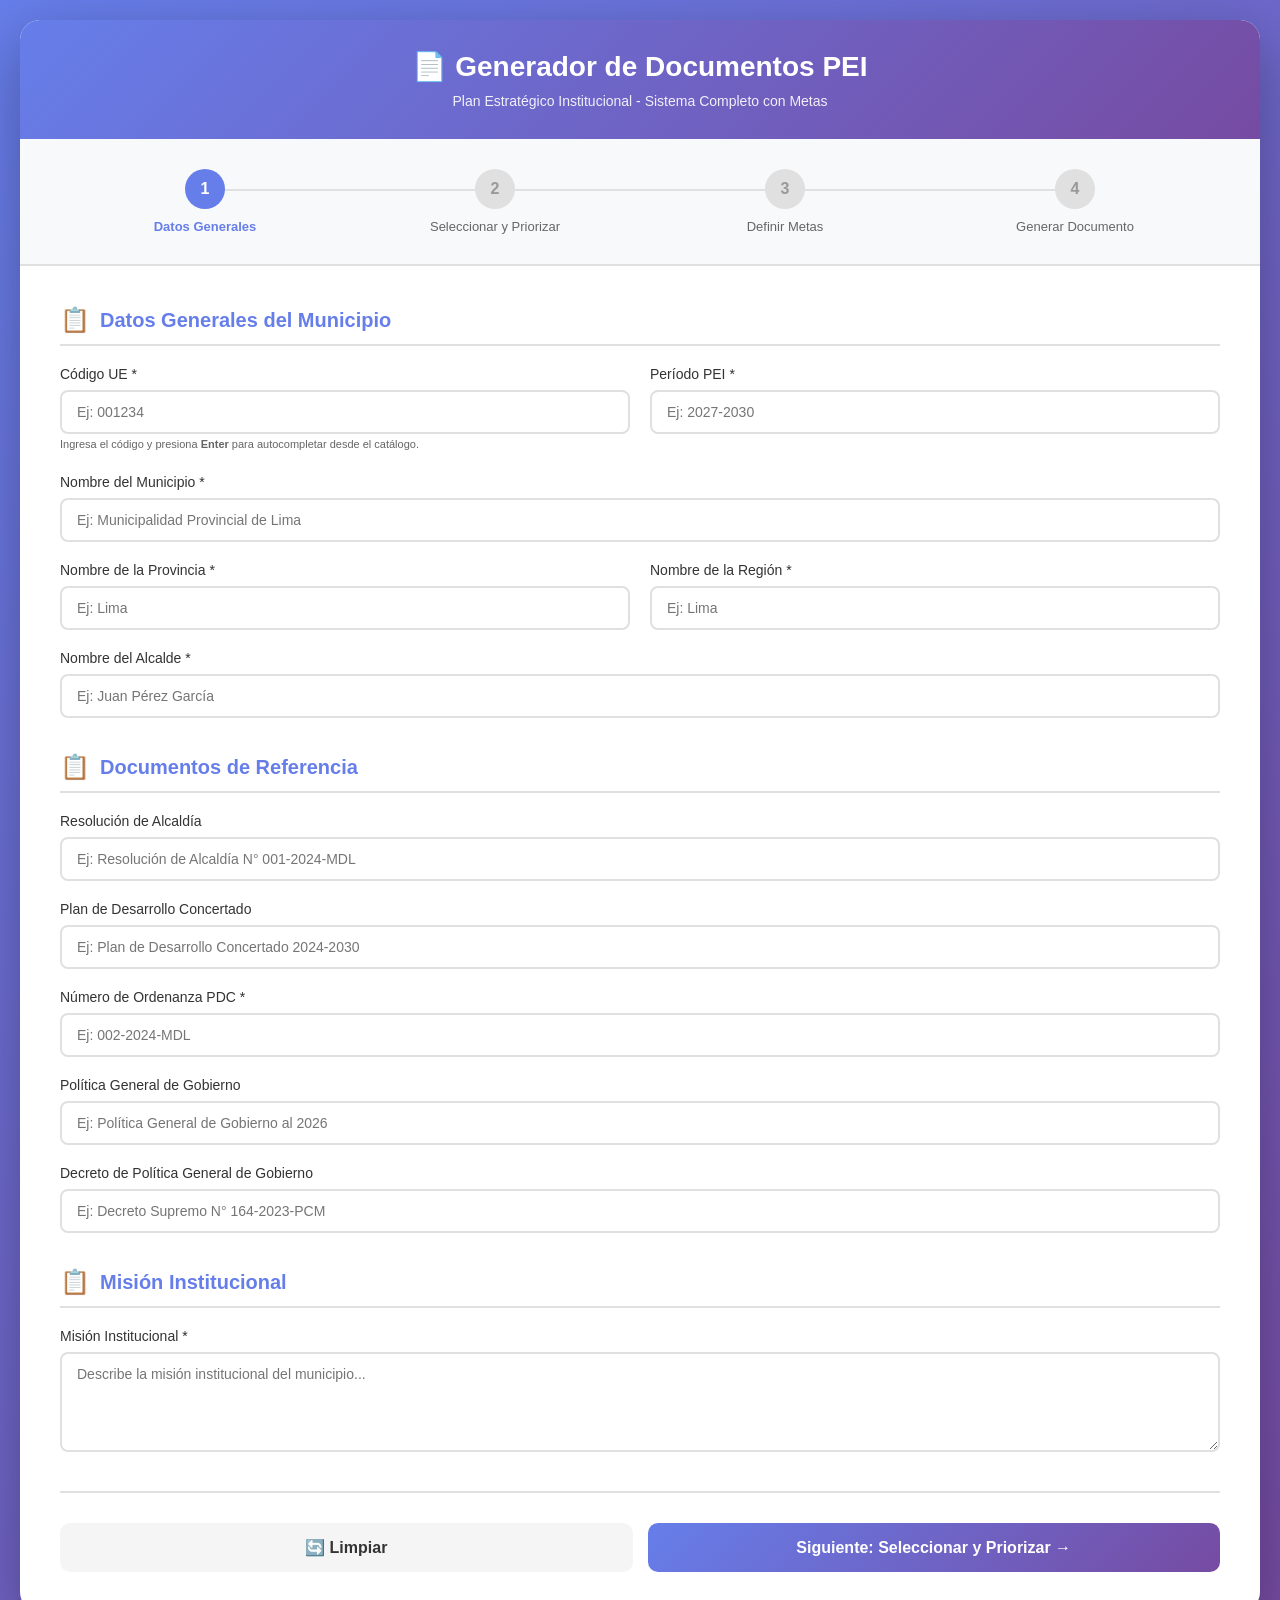
==== commit 5d321ba6: "fix(pei): align deployed frontend and backend contract" ====
--- a/frontend/index.html
+++ b/frontend/index.html
@@ -1,176 +1,300 @@
 <!DOCTYPE html>
 <html lang="es">
 <head>
-  <meta charset="UTF-8">
-  <meta name="viewport" content="width=device-width, initial-scale=1.0">
-  <title>CEPLAN | Generador del Plan Estratégico Institucional (PEI)</title>
-  
-  <!-- Enlace al archivo CSS externo -->
-  <link rel="stylesheet" href="styles_fase4.css">
+<meta charset="UTF-8">
+<meta name="viewport" content="width=device-width, initial-scale=1.0">
+<title>Generador de Documentos PEI - Sistema Completo</title>
+<style>
+/* ============================================
+   GENERADOR PEI - ESTILOS COMPLETOS
+   ============================================ */
+*{margin:0;padding:0;box-sizing:border-box}
+body{font-family:'Segoe UI',Tahoma,Geneva,Verdana,sans-serif;background:linear-gradient(135deg,#667eea 0%,#764ba2 100%);min-height:100vh;padding:20px}
+.container{max-width:1400px;margin:0 auto;background:white;border-radius:20px;box-shadow:0 20px 60px rgba(0,0,0,.3);overflow:hidden}
+.header{background:linear-gradient(135deg,#667eea 0%,#764ba2 100%);color:white;padding:30px;text-align:center}
+.header h1{font-size:28px;margin-bottom:10px}
+.header p{font-size:14px;opacity:.9}
+
+/* PROGRESS */
+.progress-steps{display:flex;justify-content:space-between;padding:30px 40px;background:#f8f9fa;border-bottom:2px solid #e0e0e0}
+.step{flex:1;text-align:center;position:relative}
+.step::after{content:'';position:absolute;top:20px;left:50%;width:100%;height:2px;background:#e0e0e0;z-index:0}
+.step:last-child::after{display:none}
+.step-number{width:40px;height:40px;border-radius:50%;background:#e0e0e0;color:#999;display:inline-flex;align-items:center;justify-content:center;font-weight:bold;position:relative;z-index:1;margin-bottom:10px}
+.step.active .step-number{background:#667eea;color:white}
+.step.completed .step-number{background:#28a745;color:white}
+.step-label{font-size:13px;color:#666;font-weight:500}
+.step.active .step-label{color:#667eea;font-weight:600}
+
+/* FORM */
+.form-container{padding:40px}
+.form-step{display:none}
+.form-step.active{display:block}
+.section{margin-bottom:35px}
+.section-title{color:#667eea;font-size:20px;font-weight:600;margin-bottom:20px;padding-bottom:10px;border-bottom:2px solid #e0e0e0;display:flex;align-items:center}
+.section-title::before{content:"📋";margin-right:10px;font-size:24px}
+.form-group{margin-bottom:20px}
+label{display:block;color:#333;font-weight:500;margin-bottom:8px;font-size:14px}
+input[type="text"],textarea{width:100%;padding:12px 15px;border:2px solid #e0e0e0;border-radius:8px;font-size:14px;font-family:inherit;transition:all .3s}
+input[type="text"]:focus,textarea:focus{outline:none;border-color:#667eea;box-shadow:0 0 0 3px rgba(102,126,234,.1)}
+textarea{min-height:100px;resize:vertical}
+.two-column{display:grid;grid-template-columns:1fr 1fr;gap:20px}
+.hint{font-size:11px;color:#666;margin-top:4px}
+
+/* SELECTION PASO 2 */
+.selection-layout{display:grid;grid-template-columns:1fr 1fr;gap:30px;margin-top:20px}
+.selection-panel{border:2px solid #e0e0e0;border-radius:12px;overflow:hidden}
+.panel-title{background:linear-gradient(135deg,#667eea 0%,#764ba2 100%);color:white;padding:15px 20px;font-size:16px;font-weight:600;display:flex;align-items:center;gap:10px}
+.panel-subtitle{padding:10px 15px;background:#f8f9fa;font-size:12px;color:#666;border-bottom:1px solid #e0e0e0}
+.oei-grid{max-height:600px;overflow-y:auto;padding:15px}
+.oei-card{border:2px solid #e0e0e0;border-radius:10px;margin-bottom:12px;overflow:hidden;transition:all .3s}
+.oei-card.selected{border-color:#667eea;background:#f0f2ff}
+.oei-header{display:flex;align-items:flex-start;gap:12px;padding:15px;cursor:pointer;user-select:none}
+.oei-header:hover{background:rgba(102,126,234,.05)}
+.oei-checkbox{width:18px;height:18px;margin-top:3px;cursor:pointer;flex-shrink:0}
+.oei-info{flex:1}
+.oei-code{font-weight:700;color:#667eea;font-size:13px;margin-bottom:3px}
+.oei-title{font-size:14px;color:#333;line-height:1.4}
+.oei-expand-icon{color:#999;font-size:12px;transition:transform .3s;padding-top:4px}
+.oei-card.expanded .oei-expand-icon{transform:rotate(180deg)}
+.oei-details{display:none;padding:15px;background:#fafafa;border-top:1px solid #e0e0e0}
+.oei-card.expanded .oei-details{display:block}
+.subsection-title{font-size:12px;font-weight:700;color:#764ba2;text-transform:uppercase;letter-spacing:.5px;margin-bottom:10px;margin-top:10px}
+.indicator-item{display:flex;align-items:flex-start;gap:10px;padding:8px;border-radius:6px;margin-bottom:6px;transition:background .2s}
+.indicator-item:hover{background:rgba(102,126,234,.07)}
+.indicator-checkbox{width:16px;height:16px;margin-top:2px;cursor:pointer;flex-shrink:0}
+.indicator-text{font-size:13px;color:#444;line-height:1.4;cursor:pointer}
+.indicator-unit{display:inline-block;background:#e8eafd;color:#667eea;padding:2px 8px;border-radius:4px;font-size:11px;margin-left:6px;white-space:nowrap}
+.aei-item{display:flex;align-items:flex-start;gap:10px;padding:10px;border-radius:8px;margin-bottom:8px;border:1px solid #e0e0e0;background:white;transition:all .2s}
+.aei-item.selected{border-color:#764ba2;background:#f8f0ff}
+.aei-checkbox{width:16px;height:16px;margin-top:3px;cursor:pointer;flex-shrink:0}
+.aei-code{font-weight:600;color:#764ba2;font-size:12px;margin-bottom:3px}
+.aei-details-panel{margin-top:10px;padding:10px;background:#f0e8ff;border-radius:6px;display:none}
+.aei-item.selected .aei-details-panel{display:block}
+
+/* PRIORITY PANEL */
+.priority-list{max-height:600px;overflow-y:auto;padding:15px;min-height:200px}
+.counter-badge{background:rgba(255,255,255,.3);color:white;padding:2px 10px;border-radius:12px;font-size:13px;font-weight:700}
+.priority-item{border:2px solid #e0e0e0;border-radius:10px;padding:15px;margin-bottom:12px;background:white;position:relative;cursor:grab;transition:all .2s;user-select:none}
+.priority-item:hover{border-color:#667eea;box-shadow:0 4px 15px rgba(102,126,234,.2)}
+.priority-item.dragging{opacity:.5;border-style:dashed}
+.priority-item.drag-over{border-color:#764ba2;border-style:dashed;background:#f8f0ff}
+.priority-number{position:absolute;top:-10px;left:-10px;width:28px;height:28px;background:linear-gradient(135deg,#667eea,#764ba2);color:white;border-radius:50%;display:flex;align-items:center;justify-content:center;font-weight:700;font-size:13px;box-shadow:0 3px 8px rgba(102,126,234,.4)}
+.remove-btn{position:absolute;top:8px;right:8px;background:#dc3545;color:white;border:none;width:22px;height:22px;border-radius:50%;cursor:pointer;font-size:12px;display:flex;align-items:center;justify-content:center;line-height:1}
+.priority-header{display:flex;align-items:flex-start;gap:10px;margin-bottom:10px}
+.drag-handle{color:#ccc;font-size:18px;cursor:grab;padding-top:2px;flex-shrink:0}
+.priority-code{font-weight:700;color:#667eea;font-size:13px}
+.priority-title{font-size:13px;color:#333;line-height:1.4;margin-top:3px}
+.priority-stats{display:flex;gap:12px;margin-top:8px}
+.priority-stat{font-size:11px;color:#666;background:#f0f0f0;padding:3px 8px;border-radius:4px}
+.expand-aei-btn{background:#764ba2;color:white;border:none;padding:6px 12px;border-radius:5px;font-size:11px;cursor:pointer;transition:all .2s;width:100%}
+.expand-aei-btn:hover{background:#5f3883}
+.aei-priority-list{margin-top:10px;display:none}
+.priority-item.expanded .aei-priority-list{display:block}
+.aei-sortable{display:flex;flex-direction:column;gap:6px}
+.aei-priority-item{display:flex;align-items:center;gap:8px;padding:8px 10px;border:1px solid #e0e0e0;border-radius:6px;background:white;cursor:grab;position:relative;transition:all .2s}
+.aei-priority-item:hover{border-color:#764ba2;background:#f8f0ff}
+.aei-priority-item.dragging{opacity:.5}
+.aei-priority-number{min-width:22px;height:22px;background:linear-gradient(135deg,#764ba2,#9561e2);color:white;border-radius:50%;display:flex;align-items:center;justify-content:center;font-weight:700;font-size:11px}
+.aei-priority-code{font-weight:600;color:#764ba2;font-size:12px;white-space:nowrap}
+.aei-priority-title{font-size:11px;color:#555;line-height:1.3}
+.empty-state{text-align:center;padding:40px 20px;color:#999}
+.empty-state-icon{font-size:48px;margin-bottom:15px}
+.empty-state-text{font-size:14px;line-height:1.6}
+
+/* METAS PASO 3 */
+.metas-container{display:grid;gap:25px}
+.metas-oei-section{background:#f8f9fa;border-radius:12px;padding:20px;border:2px solid #e0e0e0}
+.metas-oei-header{background:linear-gradient(135deg,#667eea 0%,#764ba2 100%);color:white;padding:15px 20px;border-radius:8px;margin-bottom:20px}
+.metas-oei-priority{font-size:12px;opacity:.9;margin-bottom:5px}
+.metas-oei-title{font-size:16px;font-weight:600}
+.metas-indicadores-container{display:grid;gap:15px}
+.metas-tipo-header{font-size:14px;font-weight:600;color:#667eea;margin:20px 0 15px;padding-bottom:8px;border-bottom:2px solid #e0e0e0}
+.metas-aei-subtitle{font-size:13px;font-weight:600;color:#764ba2;margin:15px 0 10px;padding:8px 12px;background:white;border-radius:6px;border-left:3px solid #764ba2}
+.meta-card{background:white;border:2px solid #e0e0e0;border-radius:10px;padding:20px;transition:all .3s}
+.meta-card:hover{border-color:#667eea;box-shadow:0 4px 12px rgba(102,126,234,.15)}
+.meta-header{display:flex;align-items:flex-start;gap:12px;margin-bottom:20px;padding-bottom:15px;border-bottom:1px solid #e0e0e0}
+.meta-icon{font-size:24px}
+.meta-info{flex:1}
+.meta-nombre{font-size:14px;font-weight:500;color:#333;margin-bottom:5px;line-height:1.4}
+.meta-unidad{font-size:12px;color:#666;background:#f0f0f0;display:inline-block;padding:3px 10px;border-radius:4px}
+.meta-form-grid{display:grid;grid-template-columns:1fr 1fr;gap:15px;margin-bottom:20px}
+.meta-años-grid{display:grid;grid-template-columns:repeat(auto-fit,minmax(120px,1fr));gap:12px}
+.meta-field label{display:block;font-size:13px;font-weight:500;color:#555;margin-bottom:6px}
+.meta-input{width:100%;padding:10px 12px;border:2px solid #e0e0e0;border-radius:6px;font-size:14px;transition:all .3s}
+.meta-input:focus{outline:none;border-color:#667eea;box-shadow:0 0 0 3px rgba(102,126,234,.1)}
+.meta-input.error{border-color:#dc3545}
+
+/* BUTTONS */
+.btn-container{display:flex;gap:15px;margin-top:30px;padding-top:30px;border-top:2px solid #e0e0e0}
+.btn{flex:1;padding:15px 30px;border:none;border-radius:10px;font-size:16px;font-weight:600;cursor:pointer;transition:all .3s;display:flex;align-items:center;justify-content:center;gap:10px}
+.btn-primary{background:linear-gradient(135deg,#667eea 0%,#764ba2 100%);color:white}
+.btn-primary:hover{transform:translateY(-2px);box-shadow:0 10px 25px rgba(102,126,234,.4)}
+.btn-secondary{background:#f5f5f5;color:#333}
+.btn-secondary:hover{background:#e0e0e0}
+.btn:disabled{opacity:.6;cursor:not-allowed;transform:none!important}
+
+/* LOADING & MESSAGES */
+.loading{display:none;text-align:center;padding:20px;color:#667eea}
+.loading.active{display:block}
+.spinner{border:4px solid #f3f3f3;border-top:4px solid #667eea;border-radius:50%;width:40px;height:40px;animation:spin 1s linear infinite;margin:0 auto 15px}
+@keyframes spin{0%{transform:rotate(0deg)}100%{transform:rotate(360deg)}}
+.message{padding:15px 20px;border-radius:8px;margin-top:20px;display:none}
+.message.success{background:#d4edda;color:#155724;border:1px solid #c3e6cb;display:block}
+.message.error{background:#f8d7da;color:#721c24;border:1px solid #f5c6cb;display:block}
+.selection-alert{background:#fff3cd;border:1px solid #ffc107;color:#856404;padding:15px;border-radius:8px;margin-bottom:20px;display:none}
+.selection-alert.show{display:block}
+.help-text{font-size:13px;color:#666;margin-bottom:15px;padding:12px;background:#f8f9fa;border-radius:6px;border-left:3px solid #667eea;line-height:1.7}
+.download-link{display:inline-block;background:#28a745;color:white;padding:10px 20px;border-radius:8px;text-decoration:none;font-weight:600;margin-top:10px}
+.download-link:hover{background:#218838}
+
+/* RESPONSIVE */
+@media(max-width:1200px){.selection-layout{grid-template-columns:1fr}}
+@media(max-width:768px){.two-column,.meta-form-grid{grid-template-columns:1fr}.form-container{padding:20px}.btn-container{flex-direction:column}.meta-años-grid{grid-template-columns:1fr 1fr}}
+</style>
 </head>
 <body>
-
-  <!-- FRANJA DE IDENTIDAD GOBIERNO DEL PERÚ -->
-  <div class="top-gov-bar">
-    <div class="gov-brand">
-      <div class="gov-flag"></div>
-      <span>PERÚ | Centro Nacional de Planeamiento Estratégico - CEPLAN</span>
+<div class="container">
+  <div class="header">
+    <h1>📄 Generador de Documentos PEI</h1>
+    <p>Plan Estratégico Institucional - Sistema Completo con Metas</p>
+  </div>
+
+  <div class="progress-steps">
+    <div class="step active" data-step="1"><div class="step-number">1</div><div class="step-label">Datos Generales</div></div>
+    <div class="step" data-step="2"><div class="step-number">2</div><div class="step-label">Seleccionar y Priorizar</div></div>
+    <div class="step" data-step="3"><div class="step-number">3</div><div class="step-label">Definir Metas</div></div>
+    <div class="step" data-step="4"><div class="step-number">4</div><div class="step-label">Generar Documento</div></div>
+  </div>
+
+  <div class="form-container">
+    <!-- PASO 1 -->
+    <div class="form-step active" data-step="1">
+      <div class="section">
+        <h2 class="section-title">Datos Generales del Municipio</h2>
+        <div class="two-column">
+          <div class="form-group">
+            <label>Código UE *</label>
+            <input type="text" id="codigo_ue" autocomplete="off" placeholder="Ej: 001234">
+            <div class="hint">Ingresa el código y presiona <strong>Enter</strong> para autocompletar desde el catálogo.</div>
+            <div class="hint" id="ueLookupMessage" role="status" aria-live="polite"></div>
+          </div>
+          <div class="form-group"><label>Período PEI *</label><input type="text" id="periodo_pei" required placeholder="Ej: 2027-2030"></div>
+        </div>
+        <div class="form-group"><label>Nombre del Municipio *</label><input type="text" id="nombre_municipio" placeholder="Ej: Municipalidad Provincial de Lima"></div>
+        <div class="two-column">
+          <div class="form-group"><label>Nombre de la Provincia *</label><input type="text" id="nombre_provincia" placeholder="Ej: Lima"></div>
+          <div class="form-group"><label>Nombre de la Región *</label><input type="text" id="nombre_region" placeholder="Ej: Lima"></div>
+        </div>
+        <div class="form-group"><label>Nombre del Alcalde *</label><input type="text" id="nombre_alcalde" placeholder="Ej: Juan Pérez García"></div>
+      </div>
+      <div class="section">
+        <h2 class="section-title">Documentos de Referencia</h2>
+        <div class="form-group"><label>Resolución de Alcaldía</label><input type="text" id="resolucion_alcaldia" placeholder="Ej: Resolución de Alcaldía N° 001-2024-MDL"></div>
+        <div class="form-group"><label>Plan de Desarrollo Concertado</label><input type="text" id="plan_desarrollo_concertado" placeholder="Ej: Plan de Desarrollo Concertado 2024-2030"></div>
+        <div class="form-group"><label>Número de Ordenanza PDC *</label><input type="text" id="ordenanza_pdc" required placeholder="Ej: 002-2024-MDL"></div>
+        <div class="form-group"><label>Política General de Gobierno</label><input type="text" id="politica_general_gobierno" placeholder="Ej: Política General de Gobierno al 2026"></div>
+        <div class="form-group"><label>Decreto de Política General de Gobierno</label><input type="text" id="decreto_politica_general_gobierno" placeholder="Ej: Decreto Supremo N° 164-2023-PCM"></div>
+      </div>
+      <div class="section">
+        <h2 class="section-title">Misión Institucional</h2>
+        <div class="form-group"><label>Misión Institucional *</label><textarea id="mision_institucional" placeholder="Describe la misión institucional del municipio..."></textarea></div>
+      </div>
+      <div class="btn-container">
+        <button type="button" class="btn btn-secondary" onclick="limpiarFormulario()">🔄 Limpiar</button>
+        <button type="button" class="btn btn-primary" onclick="irPaso1a2()">Siguiente: Seleccionar y Priorizar →</button>
+      </div>
     </div>
-  </div>
-
-  <div class="container">
-    <!-- ENCABEZADO OFICIAL -->
-    <div class="header">
-      <h1>Generador del Plan Estratégico Institucional (PEI)</h1>
-    </div>
-
-    <!-- PASOS DE PROGRESO -->
-    <div class="progress-steps">
-      <div class="step active" data-step="1"><div class="step-number">1</div><div class="step-label">Datos Generales</div></div>
-      <div class="step" data-step="2"><div class="step-number">2</div><div class="step-label">OEI / AEI</div></div>
-      <div class="step" data-step="3"><div class="step-number">3</div><div class="step-label">Metas Físicas</div></div>
-      <div class="step" data-step="4"><div class="step-number">4</div><div class="step-label">Generar PEI</div></div>
-    </div>
-
-    <div class="form-container">
-      <!-- PASO 1 -->
-      <div class="form-step active" data-step="1">
-        <div class="section">
-          <h2 class="section-title">Datos Generales del Pliego / Unidad Ejecutora</h2>
-          <div class="two-column">
-            <div class="form-group">
-              <label>Código UE *</label>
-              <input type="text" id="codigo_ue" placeholder="Ej: 300682">
-              <div class="hint">💡 Ingresa el código y presiona <strong>ENTER</strong> para autocompletar los datos de la entidad.</div>
-            </div>
-            <div class="form-group"><label>Período PEI *</label><input type="text" id="periodo_pei" placeholder="Ej: 2026-2030"></div>
+
+    <!-- PASO 2 -->
+    <div class="form-step" data-step="2">
+      <div class="section">
+        <h2 class="section-title">Selección y Priorización de OEI/AEI</h2>
+        <div class="help-text">
+          <strong>📌 Instrucciones:</strong><br>
+          <strong>Panel Izquierdo:</strong> Selecciona los OEI, sus indicadores y AEI<br>
+          <strong>Panel Derecho:</strong> Arrastra y suelta los OEI para priorizarlos (1 = mayor prioridad)<br>
+          • Haz clic en "Ver AEI" para priorizar las AEI dentro de cada OEI
+        </div>
+        <div class="selection-alert" id="selectionAlert">⚠️ Debes seleccionar al menos 1 OEI con sus indicadores y AEI antes de continuar.</div>
+        <div class="selection-layout">
+          <div class="selection-panel">
+            <div class="panel-title">📋 Seleccionar OEI/AEI</div>
+            <div class="panel-subtitle">Marca los OEI, indicadores y AEI que aplicarán a tu municipio</div>
+            <div id="oeiContainer" class="oei-grid"><div class="empty-state"><div class="spinner"></div><p>Cargando...</p></div></div>
           </div>
-          <div class="form-group"><label>Nombre del Municipio / Pliego *</label><input type="text" id="nombre_municipio" placeholder="Ej: Municipalidad Distrital de Ventanilla"></div>
-          <div class="two-column">
-            <div class="form-group"><label>Provincia *</label><input type="text" id="nombre_provincia" placeholder="Ej: Prov. Callao"></div>
-            <div class="form-group"><label>Región / Departamento *</label><input type="text" id="nombre_region" placeholder="Ej: Callao"></div>
-          </div>
-          <div class="form-group"><label>Titular de la Entidad (Alcalde / Responsable) *</label><input type="text" id="nombre_alcalde" placeholder="Ej: Juan Pérez García"></div>
-        </div>
-
-        <div class="section">
-          <h2 class="section-title">Marco Normativo y Documentos de Gestión</h2>
-          <div class="form-group"><label>Resolución de Aprobación</label><input type="text" id="resolucion_alcaldia" placeholder="Ej: Resolución de Alcaldía N° 001-2024-MDV"></div>
-          <div class="form-group"><label>Plan de Desarrollo Concertado (PDC)</label><input type="text" id="plan_desarrollo_concertado" placeholder="Ej: Plan de Desarrollo Concertado al 2030"></div>
-          <div class="form-group"><label>Ordenanza del PDC</label><input type="text" id="ordenanza_pdc" placeholder="Ej: Ordenanza Municipal N° 012-2023-MDV"></div>
-          <div class="form-group"><label>Política General de Gobierno</label><input type="text" id="politica_general_gobierno" placeholder="Ej: Política General de Gobierno al 2026"></div>
-          <div class="form-group"><label>Decreto Supremo de PGG</label><input type="text" id="decreto_politica_general_gobierno" placeholder="Ej: Decreto Supremo N° 042-2023-PCM"></div>
-        </div>
-
-        <div class="section">
-          <h2 class="section-title">Misión Institucional</h2>
-          <div class="form-group"><label>Declaración de la Misión Institucional *</label><textarea id="mision_institucional" placeholder="Escriba la misión institucional aprobada..."></textarea></div>
-        </div>
-
-        <div class="btn-container">
-          <button type="button" class="btn btn-secondary" onclick="limpiarFormulario()">Restablecer Formulario</button>
-          <button type="button" class="btn btn-primary" onclick="irPaso1a2()">Siguiente: Seleccionar OEI/AEI →</button>
-        </div>
-      </div>
-
-      <!-- PASO 2 -->
-      <div class="form-step" data-step="2">
-        <div class="section">
-          <h2 class="section-title">Selección y Priorización de Objetivos (OEI) y Acciones (AEI)</h2>
-          <div class="help-text">
-            <strong>Instrucciones:</strong><br>
-            1. En el panel izquierdo marque los Objetivos Estratégicos Institucionales (OEI) e indicadores aplicables.<br>
-            2. En el panel derecho arrastre los bloques para definir el orden de prioridad institucional.
-          </div>
-          <div class="selection-alert" id="selectionAlert">Debe seleccionar al menos 1 OEI con sus respectivos indicadores y AEI antes de continuar.</div>
-          <div class="selection-layout">
-            <div class="selection-panel">
-              <div class="panel-title"><span>Catálogo Estándar CEPLAN</span></div>
-              <div class="panel-subtitle">Seleccione los OEI, indicadores y AEI articulados</div>
-              <div id="oeiContainer" class="oei-grid"><div class="empty-state">Cargando catálogo...</div></div>
-            </div>
-            <div class="selection-panel">
-              <div class="panel-title">
-                <span>Orden de Prioridad</span>
-                <span class="counter-badge" id="priorityCount">0</span>
-              </div>
-              <div class="panel-subtitle">Arrastre verticalmente para cambiar la jerarquía</div>
-              <div id="priorityContainer" class="priority-list">
-                <div class="empty-state">Los OEI seleccionados aparecerán aquí para su priorización.</div>
-              </div>
+          <div class="selection-panel">
+            <div class="panel-title">🎯 Priorizar OEI <span class="counter-badge" id="priorityCount">0</span></div>
+            <div class="panel-subtitle">Arrastra los OEI para ordenarlos según prioridad (1 = más importante)</div>
+            <div id="priorityContainer" class="priority-list">
+              <div class="empty-state"><div class="empty-state-icon">📦</div><div class="empty-state-text">Los OEI que selecciones aparecerán aquí.</div></div>
             </div>
           </div>
         </div>
-        <div class="btn-container">
-          <button type="button" class="btn btn-secondary" onclick="irPaso(1)">← Volver a Datos Generales</button>
-          <button type="button" class="btn btn-primary" onclick="validarYContinuarAMetas()">Siguiente: Definir Metas →</button>
+      </div>
+      <div class="btn-container">
+        <button type="button" class="btn btn-secondary" onclick="irPaso(1)">← Volver a Datos Generales</button>
+        <button type="button" class="btn btn-primary" onclick="validarYContinuarAMetas()">Siguiente: Definir Metas →</button>
+      </div>
+    </div>
+
+    <!-- PASO 3 -->
+    <div class="form-step" data-step="3">
+      <div class="section">
+        <h2 class="section-title">Definición de Metas Anuales</h2>
+        <div class="help-text">
+          <strong>🎯 Instrucciones:</strong><br>
+          • Define las metas para cada indicador seleccionado<br>
+          • <strong>Año base:</strong> Año de referencia (ej: 2026) &nbsp;•&nbsp; <strong>Valor base:</strong> Valor actual del indicador<br>
+          • <strong>Metas anuales:</strong> Valores objetivo para cada año del período PEI
         </div>
-      </div>
-
-      <!-- PASO 3 -->
-      <div class="form-step" data-step="3">
-        <div class="section">
-          <h2 class="section-title">Programación de Logros Esperados y Metas Anuales</h2>
-          <div class="help-text">
-            <strong>Instrucciones:</strong> Registre el año base, valor base y los valores objetivo para cada año del período PEI.
-          </div>
-          <div class="selection-alert" id="metasAlert">⚠️ Por favor, complete todos los campos de metas requeridos.</div>
-          <div id="metasContainer" class="metas-container"></div>
+        <div class="selection-alert" id="metasAlert">⚠️ Por favor, completa todos los campos de metas antes de continuar.</div>
+        <div id="metasContainer" class="metas-container"></div>
+      </div>
+      <div class="btn-container">
+        <button type="button" class="btn btn-secondary" onclick="irPaso(2)">← Volver a Selección/Priorización</button>
+        <button type="button" class="btn btn-primary" onclick="validarMetasYContinuar()">Siguiente: Generar Documento →</button>
+      </div>
+    </div>
+
+    <!-- PASO 4 -->
+    <div class="form-step" data-step="4">
+      <div class="section">
+        <h2 class="section-title">Generar Documento PEI</h2>
+        <div class="help-text">
+          <strong>📄 Resumen de tu PEI:</strong><br>
+          • <span id="resumenOEI">0 OEI seleccionados</span><br>
+          • <span id="resumenAEI">0 AEI seleccionadas</span><br>
+          • <span id="resumenIndicadores">0 indicadores totales</span><br>
+          • <span id="resumenMetas">0 indicadores con metas definidas</span>
         </div>
-        <div class="btn-container">
-          <button type="button" class="btn btn-secondary" onclick="irPaso(2)">← Volver a Selección de OEI/AEI</button>
-          <button type="button" class="btn btn-primary" onclick="validarMetasYContinuar()">Siguiente: Generar Documento →</button>
+        <div id="instruccionesServidor" style="margin-top:20px;padding:15px;background:#d4edda;border:1px solid #c3e6cb;border-radius:8px;font-size:13px;line-height:1.7;color:#155724">
+          <strong>✅ Servidor activo en localhost:8000</strong><br>
+          Haz clic en "Generar Documento Word" para crear el archivo .docx en tu carpeta del proyecto.
         </div>
       </div>
-
-      <!-- PASO 4 -->
-      <div class="form-step" data-step="4">
-        <div class="section">
-          <h2 class="section-title">Generación del Documento PEI</h2>
-          <div class="help-text">
-            <strong>Resumen del Instrumento de Gestión:</strong><br>
-            • <span id="resumenOEI">0 OEI seleccionados</span><br>
-            • <span id="resumenAEI">0 AEI seleccionadas</span><br>
-            • <span id="resumenIndicadores">0 indicadores totales</span><br>
-            • <span id="resumenMetas">0 indicadores con metas programadas</span>
-          </div>
-          <div id="instruccionesServidor" style="margin-top:15px;padding:12px;background:#eef7f0;border-left:4px solid var(--success-green);font-size:13px;color:#14532d;line-height:1.6">
-            <strong>Servicio de Asistencia Técnica Conectado</strong><br>
-            Al hacer clic en "Generar Documento PEI", el sistema procesará la matriz y descargará automáticamente el documento oficial en formato Microsoft Word (.docx). No se almacenarán copias residuales en el servidor.
-          </div>
-        </div>
-        <div class="btn-container">
-          <button type="button" class="btn btn-secondary" onclick="irPaso(3)">← Volver a Metas</button>
-          <button type="button" class="btn btn-primary" id="btnGenerar" onclick="generarDocumento()">✨ Generar Documento PEI (.docx)</button>
-        </div>
-        <div id="message" class="message"></div>
-      </div>
+      <div class="btn-container">
+        <button type="button" class="btn btn-secondary" onclick="irPaso(3)">← Volver a Metas</button>
+        <button type="button" class="btn btn-primary" id="btnGenerar" onclick="generarDocumento()">✨ Generar Documento Word</button>
+      </div>
+      <div id="message" class="message"></div>
     </div>
   </div>
+</div>
 
 <script>
-
-// ============================================
-// MATRIZ ESTÁNDAR CEPLAN
-// ============================================
-const MATRIZ_ESTANDAR = {"oei":[{"codigo":"OEI.01","denominacion":"Promover el ordenamiento territorial en beneficio de población local","indicadores":[{"nombre":"Porcentaje de la población local que reside en zonas que cumplen con los instrumentos técnicos sustentatorios para el ordenamiento territorial","unidad":"Porcentaje"}],"aei":[{"codigo":"AEI.01.01","denominacion":"Instrumentos de planificación territorial implementados en beneficio de la población local","indicadores":[{"nombre":"Número de instrumentos de planificación territorial implementados en la localidad","unidad":"Número"}]},{"codigo":"AEI.01.02","denominacion":"Saneamiento físico-legal efectivo para la población en situación de informalidad o sin título de propiedad en la localidad","indicadores":[{"nombre":"Porcentaje de predios de la localidad con saneamiento físico - legal","unidad":"Porcentaje"}]},{"codigo":"AEI.01.03","denominacion":"Espacios públicos en condiciones operativas adecuadas en beneficio de la población local","indicadores":[{"nombre":"Porcentaje de espacios públicos en condiciones adecuadas","unidad":"Porcentaje"}]},{"codigo":"AEI.01.04","denominacion":"Catastro actualizado en beneficio de la población local","indicadores":[{"nombre":"Porcentaje de unidades catastrales actualizadas","unidad":"Porcentaje"}]},{"codigo":"AEI.01.05","denominacion":"Fiscalización de habilitaciones urbanas y edificaciones de manera integral, dirigidos a personas naturales y jurídicas que ejecutan obras en la localidad","indicadores":[{"nombre":"Número de fiscalizaciones en habilitaciones urbanas y edificaciones realizadas de manera efectiva","unidad":"Número"}]}]},{"codigo":"OEI.02","denominacion":"Fortalecer el acceso a la atención primaria de salud preventiva de la población local","indicadores":[{"nombre":"Porcentaje de personas satisfechas con las campañas y actividades de promoción de salud realizadas por la municipalidad","unidad":"Porcentaje"}],"aei":[{"codigo":"AEI.02.01","denominacion":"Construcción; equipamiento y mantenimiento de los establecimientos de salud adecuados en beneficio de la salud de la población local","indicadores":[{"nombre":"Porcentaje de establecimientos médicos bajo responsabilidad municipal en condiciones operativas y de infraestructura adecuadas","unidad":"Porcentaje"},{"nombre":"Porcentaje de inversiones en infraestructura culminadas para la mejora/construcción de establecimientos de salud bajo administración municipal","unidad":"Porcentaje"}]},{"codigo":"AEI.02.02","denominacion":"Campañas de medicina preventiva, primeros auxilios, educación sanitaria y profilaxis ejecutadas en beneficio de la población local","indicadores":[{"nombre":"Porcentaje de campañas médicas municipales ejecutadas en la localidad","unidad":"Porcentaje"}]},{"codigo":"AEI.02.03","denominacion":"Campañas de control de epidemias y sanidad animal ejecutadas dirigidas a productores pecuarios, comunidades rurales o ámbitos urbanos de la localidad","indicadores":[{"nombre":"Porcentaje de campañas municipales de control de epidemias y sanidad animal ejecutadas","unidad":"Porcentaje"}]}]},{"codigo":"OEI.03","denominacion":"Promover el acceso a servicios educativos, deportivos y recreacionales con enfoque intercultural e inclusivo para la población local","indicadores":[{"nombre":"Porcentaje de participantes satisfechos con los programas educativos organizados por la municipalidad","unidad":"Porcentaje"}],"aei":[{"codigo":"AEI.03.01","denominacion":"Talleres de la lectura, escritura, ciencias y arte implementados en espacios educativos y culturales en beneficio de la población local","indicadores":[{"nombre":"Número de actividades culturales bajo responsabilidad municipal ejecutadas","unidad":"Número"}]},{"codigo":"AEI.03.02","denominacion":"Programa deportivo y recreacional municipal accesible para la niñez, juventud y vecindario en general de la localidad","indicadores":[{"nombre":"Porcentaje de sesiones del programa deportivo municipal realizadas","unidad":"Porcentaje"}]},{"codigo":"AEI.03.03","denominacion":"Construcción, equipamiento y mantenimiento de los locales educativos, adecuados en beneficio de la población estudiantil de la localidad","indicadores":[{"nombre":"Porcentaje de inversiones en infraestructura culminadas para la mejora/construcción de establecimientos educativos","unidad":"Porcentaje"}]}]},{"codigo":"OEI.04","denominacion":"Promover condiciones ambientales saludables y sostenibles para la población local","indicadores":[{"nombre":"Porcentaje de ciudadanos satisfechos con el servicio de recojo de residuos sólidos","unidad":"Porcentaje"},{"nombre":"Porcentaje de zonas de la localidad donde se han reducido puntos críticos de contaminación","unidad":"Porcentaje"}],"aei":[{"codigo":"AEI.04.01","denominacion":"Acciones de conservación de recursos forestales y de fauna silvestre ejecutadas, dirigidas a comunidades, productores u organizaciones locales","indicadores":[{"nombre":"Número de acciones de conservación ambiental ejecutadas por la municipalidad","unidad":"Número"}]},{"codigo":"AEI.04.02","denominacion":"Gestión de los residuos sólidos de manera integral en beneficio de la población local","indicadores":[{"nombre":"Promedio de días por semana del servicio de recojo de residuos sólidos","unidad":"Promedio"},{"nombre":"Porcentaje de toneladas de residuos sólidos no reutilizables dispuestos adecuadamente en infraestructuras de residuos sólidos","unidad":"Porcentaje"},{"nombre":"Número de toneladas de residuos sólidos no reutilizables dispuestos oportunamente en una zona de disposición final.","unidad":"Número"},{"nombre":"Número de toneladas anuales de residuos sólidos inorgánicos recuperados segregados en la fuente.","unidad":"Número"},{"nombre":"Número de toneladas anuales de residuos sólidos orgánicos recuperados segregados en la fuente.","unidad":"Número"}]},{"codigo":"AEI.04.03","denominacion":"Programa Municipal de Educación, Cultura y Ciudadanía Ambiental EDUCCA implementado en beneficio de la población local","indicadores":[{"nombre":"Número de actividades realizadas para la promoción de la conciencia ambiental del programa EDUCCA","unidad":"Número"}]},{"codigo":"AEI.04.04","denominacion":"Fiscalización de emisión de humos, gases, ruido y otros contaminantes de la atmósfera y el ambiente, de manera oportuna a personas naturales y jurídicas que desarrollan actividades generadoras de emisiones contaminantes en la localidad","indicadores":[{"nombre":"Número de fiscalizaciones ambientales en la localidad","unidad":"Número"}]},{"codigo":"AEI.04.05","denominacion":"Áreas verdes de uso público en condiciones adecuadas para el disfrute de la población local","indicadores":[{"nombre":"Porcentaje de áreas verdes en espacios públicos municipales en condiciones adecuadas","unidad":"Porcentaje"}]},{"codigo":"AEI.04.06","denominacion":"Zonificación Ecológica Económica (ZEE) implementada en beneficio de los tomadores de decisiones y la ciudadanía","indicadores":[{"nombre":"Porcentaje de zonas productivas con uso adecuado de acuerdo a la Zonificación Ecológica Económica","unidad":"Porcentaje"}]},{"codigo":"AEI.04.07","denominacion":"Acciones municipales para la protección y conservación sostenible de fuentes de agua en beneficio de la población local","indicadores":[{"nombre":"Número de acciones municipales para la protección de fuentes de agua en la localidad","unidad":"Número"}]}]},{"codigo":"OEI.05","denominacion":"Reducir la exposición al riesgo de desastres de origen natural o antrópico de la población local","indicadores":[{"nombre":"Porcentaje de zonas de la localidad con factores de riesgo de desastres eliminados o minimizados","unidad":"Porcentaje"}],"aei":[{"codigo":"AEI.05.01","denominacion":"Instrumentos de estimación del riesgo de desastres implementados para la protección de la población y el territorio local","indicadores":[{"nombre":"Número de instrumentos para la estimación del riesgo de desastres implementados en la localidad","unidad":"Número"}]},{"codigo":"AEI.05.02","denominacion":"Asistencia técnica en gestión de riesgos de desastres permanentes para la población local","indicadores":[{"nombre":"Número de asistencias técnicas en GRD realizadas en zonas vulnerables en la localidad","unidad":"Número"}]},{"codigo":"AEI.05.03","denominacion":"Sistema de alerta temprana implementado en beneficio de la población local","indicadores":[{"nombre":"Número de mecanismos de vigilancia operativos para la comunicación de alertas tempranas en la localidad","unidad":"Número"}]},{"codigo":"AEI.05.04","denominacion":"Información de emergencias, peligros y desastres oportuna para los tomadores de decisiones del sistema.","indicadores":[{"nombre":"Número de herramientas de comunicación efectivamente entregadas a los tomadores de decisiones y ciudadanía sobre peligros, emergencias y desastres","unidad":"Número"}]},{"codigo":"AEI.05.05","denominacion":"Atención frente a emergencias y desastres oportuna a la población damnificada y afectada en la localidad","indicadores":[{"nombre":"Número de atenciones integrales a damnificados de emergencias y desastres","unidad":"Número"}]},{"codigo":"AEI.05.06","denominacion":"Rehabilitación de servicios públicos básicos, infraestructura y medios de vida oportunos en beneficio de la población local","indicadores":[{"nombre":"Porcentaje de servicios públicos municipales interrumpidos por emergencias y desastres restaurados de manera oportuna","unidad":"Porcentaje"}]},{"codigo":"AEI.05.07","denominacion":"Reconstrucción física, económica y social con enfoque de derechos humanos en beneficio de la población local","indicadores":[{"nombre":"Porcentaje de inversiones municipales en infraestructura culminadas para la reconstrucción en la localidad","unidad":"Porcentaje"}]},{"codigo":"AEI.05.08","denominacion":"Infraestructura para la prevención y mitigación de riesgos de desastres adecuada en la localidad.","indicadores":[{"nombre":"Porcentaje de PIPs de GRD del banco de proyectos de la municipalidad","unidad":"Porcentaje"}]}]},{"codigo":"OEI.06","denominacion":"Mejorar el acceso a servicios de protección social y defensa de derechos de la población en situación de vulnerabilidad de la localidad","indicadores":[{"nombre":"Porcentaje de la población en situación de vulnerabilidad atendida por programas sociales municipales","unidad":"Porcentaje"}],"aei":[{"codigo":"AEI.06.01","denominacion":"Servicios de registro civil oportunos para la población local","indicadores":[{"nombre":"Porcentaje de atenciones de registro civil oportunas en la localidad","unidad":"Porcentaje"}]},{"codigo":"AEI.06.02","denominacion":"Programas de apoyo social ejecutados en beneficio de la población en situación de vulnerabilidad en la localidad","indicadores":[{"nombre":"Número de atenciones en los programas municipales de apoyo social en la localidad","unidad":"Número"}]},{"codigo":"AEI.06.03","denominacion":"Registro para la atención de programas de reparaciones, de forma oportuna para las víctimas y familiares de violencia en la localidad","indicadores":[{"nombre":"Número de registros efectivos para la atención de programas de reparaciones para las víctimas y familiares de violencia en la localidad","unidad":"Número"}]},{"codigo":"AEI.06.04","denominacion":"Servicio de defensa y promoción de derechos de manera permanente en beneficio de la población en situación de vulnerabilidad de la localidad","indicadores":[{"nombre":"Número de casos atendidos por el servicio social municipal para la defensa y promoción de derechos","unidad":"Número"}]},{"codigo":"AEI.06.05","denominacion":"Empadronamiento socioeconómico oportuno de hogares en situación de pobreza o vulnerabilidad en la localidad","indicadores":[{"nombre":"Número de registros actualizados en el Sistema de Focalización de Hogares (SISFOH)","unidad":"Número"}]}]},{"codigo":"OEI.07","denominacion":"Fortalecer la prevención y disuasión del delito y violencia en beneficio de la población local","indicadores":[{"nombre":"Porcentaje de zonas con alta incidencia delictiva con servicio de patrullaje integrado","unidad":"Porcentaje"},{"nombre":"Tasa de denuncias por comisión de delitos por 10 000 habitantes","unidad":"Tasa"}],"aei":[{"codigo":"AEI.07.01","denominacion":"Seguridad ciudadana comunitaria operativa para la protección de la población local","indicadores":[{"nombre":"Porcentaje de rondas ciudadanas de seguridad con equipamiento adecuado","unidad":"Porcentaje"}]},{"codigo":"AEI.07.02","denominacion":"Patrullaje municipal efectivo en beneficio de la población local","indicadores":[{"nombre":"Promedio semanal de jornadas de patrullaje integrado por zona en la localidad","unidad":"Promedio"}]},{"codigo":"AEI.07.03","denominacion":"Sistema de videovigilancia operativo para la protección y seguridad de la población local","indicadores":[{"nombre":"Porcentaje de cámaras de videovigilancia operativas en la localidad","unidad":"Porcentaje"}]}]},{"codigo":"OEI.08","denominacion":"Garantizar la provisión de los servicios de agua potable y saneamiento en beneficio de la población local","indicadores":[{"nombre":"Porcentaje de viviendas con servicio de agua potable y alcantarillado","unidad":"Porcentaje"},{"nombre":"Porcentaje de viviendas en zona urbana con servicio de agua potable y/o alcantarillado","unidad":"Porcentaje"},{"nombre":"Porcentaje de viviendas en zona rural con servicio de agua potable y/o alcantarillado","unidad":"Porcentaje"}],"aei":[{"codigo":"AEI.08.01","denominacion":"Asistencia técnica en sostenibilidad de los servicios de agua potable y saneamiento de manera continua a la(s) Junta(s) Administradoras de Servicios de Saneamiento de la localidad","indicadores":[{"nombre":"Número de asistencias técnicas a las Juntas Administradoras de Servicios de Saneamiento (JASS)","unidad":"Número"}]},{"codigo":"AEI.08.02","denominacion":"Servicio de agua potable de calidad para la población local","indicadores":[{"nombre":"Promedio diario de horas de servicio de agua potable en la localidad","unidad":"Promedio"},{"nombre":"Porcentaje de conexiones de agua que cumplen con presencia de cloro residual libre mayor o igual a 0.5 mg/L","unidad":"Porcentaje"},{"nombre":"Número de conexiones nuevas de agua potable instaladas en la localidad","unidad":"Número"}]},{"codigo":"AEI.08.03","denominacion":"Servicio de alcantarillado sanitario y tratamiento de aguas residuales eficiente para la población local","indicadores":[{"nombre":"Porcentaje de estaciones de bombeo en condiciones operativas adecuadas","unidad":"Porcentaje"},{"nombre":"Número de mantenimientos realizados a las conexiones domiciliarias de alcantarillado","unidad":"Número"},{"nombre":"Número de conexiones nuevas de alcantarillado instaladas en la localidad","unidad":"Número"}]}]},{"codigo":"OEI.09","denominacion":"Impulsar el crecimiento de la actividad empresarial, de emprendimientos y MYPES en la localidad","indicadores":[{"nombre":"Porcentaje de micro y pequeñas empresas que operan con licencias municipales adecuadas","unidad":"Porcentaje"},{"nombre":"Número de establecimientos comerciales que operan con licencias municipales adecuadas","unidad":"Número"}],"aei":[{"codigo":"AEI.09.01","denominacion":"Fiscalización y control del cumplimiento normativo permanente a los agentes económicos de la localidad","indicadores":[{"nombre":"Número de fiscalizaciones de licencias de funcionamiento realizadas de manera efectiva a micro y pequeñas empresas","unidad":"Número"}]},{"codigo":"AEI.09.02","denominacion":"Eventos turísticos vinculados al patrimonio cultural y natural con enfoque sostenible, dirigidos a emprendedores, asociaciones y otros actores del turismo y la cultura de la localidad","indicadores":[{"nombre":"Número de eventos de promoción turística realizados por la municipalidad","unidad":"Número"}]},{"codigo":"AEI.09.03","denominacion":"Asistencia técnica en actividades económicas locales especializada dirigida a los agentes económicos de la localidad","indicadores":[{"nombre":"Número de asistencias técnicas para el fortalecimiento empresarial a micro y pequeños empresarios de la localidad","unidad":"Número"}]},{"codigo":"AEI.09.04","denominacion":"Campañas de promoción de la formalización de micro y pequeñas empresas accesibles para la población local","indicadores":[{"nombre":"Número de campañas implementadas para la formalización de micro y pequeñas empresas","unidad":"Número"}]},{"codigo":"AEI.09.05","denominacion":"Eventos de articulación comercial y consumo de productos locales organizados con enfoque sostenible para agentes comerciales en la localidad","indicadores":[{"nombre":"Número de eventos para la promoción de la comercialización y consumo de productos locales organizados por la municipalidad","unidad":"Número"}]},{"codigo":"AEI.09.06","denominacion":"Construcción, equipamiento y mantenimiento de infraestructura productiva adecuada y disponible para los productores agropecuarios y pequeños empresarios locales","indicadores":[{"nombre":"Número de infraestructuras productivas construidas para productores agropecuarios y pequeños empresarios.","unidad":"Número"},{"nombre":"Número de equipos para las infraestructuras productivas efectivamente entregadas","unidad":"Número"},{"nombre":"Número de servicios de mantenimiento realizados a la infraestructura productiva efectivamente realizados","unidad":"Número"}]}]},{"codigo":"OEI.10","denominacion":"Mejorar el servicio de transporte y transitabilidad en beneficio de la población local","indicadores":[{"nombre":"Porcentaje de puntos críticos de tránsito en vías locales atendidos y mitigados","unidad":"Porcentaje"}],"aei":[{"codigo":"AEI.10.01","denominacion":"Sistema de señalización de tránsito con mantenimiento adecuado en beneficio de la población de la localidad","indicadores":[{"nombre":"Porcentaje de vías locales con señalización adecuada","unidad":"Porcentaje"}]},{"codigo":"AEI.10.02","denominacion":"Capacitación en materia de educación vial oportuna dirigida a la población local","indicadores":[{"nombre":"Número de eventos educativos realizados para la promoción de la educación vial","unidad":"Número"}]},{"codigo":"AEI.10.03","denominacion":"Mantenimiento permanente de la infraestructura vial urbano o rural en beneficio de la población local","indicadores":[{"nombre":"Porcentaje de caminos vecinales en condiciones de transitabilidad","unidad":"Porcentaje"},{"nombre":"Porcentaje de km de la red vial urbana en buen estado","unidad":"Porcentaje"},{"nombre":"Porcentaje de km de la red vial rural en buen estado","unidad":"Porcentaje"}]},{"codigo":"AEI.10.04","denominacion":"Supervisión y control del transporte público con eficiencia y cumplimiento normativo a los operadores de transporte local","indicadores":[{"nombre":"Número de fiscalizaciones a empresas prestadoras del servicio de transporte público en la localidad","unidad":"Número"}]}]},{"codigo":"OEI.11","denominacion":"Modernizar la Gestión Institucional","indicadores":[{"nombre":"Porcentaje de ciudadanos satisfechos con la gestión institucional de la municipalidad","unidad":"Porcentaje"}],"aei":[{"codigo":"AEI.11.01","denominacion":"Capacitación para el desarrollo de competencias o conocimientos ejecutada en beneficio del personal de la municipalidad.","indicadores":[{"nombre":"Porcentaje de acciones de capacitación ejecutadas en el marco del PDP","unidad":"Porcentaje"}]},{"codigo":"AEI.11.02","denominacion":"Iniciativas de gobierno abierto implementado en la municipalidad","indicadores":[{"nombre":"Porcentaje de actas y acuerdos municipales difundidos en redes sociales y portales web municipales","unidad":"Porcentaje"}]},{"codigo":"AEI.11.03","denominacion":"Servicios administrativos implementados eficientemente en la municipalidad","indicadores":[{"nombre":"Porcentaje de expedientes recibidos por mesa de partes atendidos de manera oportuna","unidad":"Porcentaje"}]},{"codigo":"AEI.11.04","denominacion":"Recaudación tributaria efectiva en la municipalidad","indicadores":[{"nombre":"Número de campañas municipales para fortalecer la recaudación tributaria en la localidad","unidad":"Número"}]},{"codigo":"AEI.11.05","denominacion":"Instrumentos de gestión implementados en la municipalidad","indicadores":[{"nombre":"Porcentaje de instrumentos de gestión actualizados","unidad":"Porcentaje"}]},{"codigo":"AEI.11.06","denominacion":"Gobierno digital implementado en los procesos y servicios de la municipalidad","indicadores":[{"nombre":"Porcentaje de servicios administrativos municipales digitalizados","unidad":"Porcentaje"}]}]}]};
-
-// ============================================
-// CONFIGURACIÓN DINÁMICA DE URL (LOCAL VS RENDER)
-// ============================================
-// Agregamos la validación para archivos locales ( === '' )
-const isLocal = window.location.hostname === 'localhost' || window.location.hostname === '127.0.0.1' || window.location.hostname === '';
-
-// IMPORTANTE: Aquí colocarás el enlace definitivo que te dé Render
-const RENDER_API_URL = "https://pei-ceplan-vr1m.onrender.com";
-
-// Usamos localhost en lugar de 127.0.0.1 para evitar conflictos de CORS en el navegador
-const API_BASE_URL = isLocal ? "http://localhost:8000" : RENDER_API_URL;
-
-// ESTADO GLOBAL DE LA APP
+// ============================================
+// MATRIZ ESTÁNDAR (fuente pública cargada desde el backend)
+// ============================================
+let MATRIZ_ESTANDAR = { oei: [] };
+
+// ============================================
+// ESTADO DE LA APP (en memoria, sin almacenamiento externo)
+// ============================================
 const appState = {
   datos: {},
   metas: {},
+  periodo_pei: null,
   selecciones: { oei: [], indicadoresOEI: [], aei: [], indicadoresAEI: [] },
   prioridades: { oei: [], aei: {} }
 };
@@ -178,68 +302,261 @@
 let pasoActual = 1;
 let draggedElement = null;
 let draggedAEIElement = null;
+const API_BASE_URL = String(window.PEI_API_BASE_URL || '').replace(/\/+$/, '');
+
+function apiUrl(path) {
+  return `${API_BASE_URL}${path}`;
+}
+
+function escaparHtml(value) {
+  const entities = {
+    '&': '&amp;',
+    '<': '&lt;',
+    '>': '&gt;',
+    '"': '&quot;',
+    "'": '&#39;'
+  };
+  return String(value ?? '').replace(/[&<>"']/g, character => entities[character]);
+}
+
+function detallesValidacionHtml(details) {
+  if (!Array.isArray(details) || details.length === 0) return '';
+  const items = details.map(detail => {
+    const field = detail?.field ? `${detail.field}: ` : '';
+    return `<li>${escaparHtml(field + (detail?.message || 'Dato inválido.'))}</li>`;
+  }).join('');
+  return `<br><strong>Detalles a corregir:</strong><ul>${items}</ul>`;
+}
+
+function configurarAutocompletadoUE() {
+  const input = document.getElementById('codigo_ue');
+  const message = document.getElementById('ueLookupMessage');
+  if (!input) return;
+
+  input.addEventListener('keydown', async event => {
+    if (event.key !== 'Enter') return;
+    event.preventDefault();
+    const codigo = input.value.trim();
+    if (!codigo) return;
+    if (message) message.textContent = 'Consultando catálogo...';
+
+    try {
+      const response = await fetch(apiUrl(`/api/ue/${encodeURIComponent(codigo)}`), {
+        headers: { Accept: 'application/json' }
+      });
+      const result = await response.json();
+      if (!response.ok || !result.success) {
+        throw new Error(result.error?.message || 'Código UE no encontrado en el catálogo.');
+      }
+
+      const data = result.data;
+      const fields = {
+        nombre_municipio: data.nombre_municipio,
+        nombre_provincia: data.nombre_provincia,
+        nombre_region: data.nombre_region,
+        periodo_pei: data.periodo_pei
+      };
+      Object.entries(fields).forEach(([id, value]) => {
+        const field = document.getElementById(id);
+        if (field && value) field.value = value;
+      });
+      sincronizarPeriodo();
+      if (message) message.textContent = 'Datos de la UE completados.';
+    } catch (error) {
+      if (message) message.textContent = error.message;
+    }
+  });
+}
+
+function agregarSeleccion(lista, id) {
+  if (!lista.includes(id)) lista.push(id);
+}
+
+function obtenerCodigosAEIPorOEI(codigoOEI) {
+  const oei = MATRIZ_ESTANDAR.oei.find(item => item.codigo === codigoOEI);
+  return oei ? oei.aei.map(aei => aei.codigo) : [];
+}
+
+function quitarMetasPorPrefijo(prefijo) {
+  Object.keys(appState.metas).forEach(id => {
+    if (id.startsWith(prefijo)) delete appState.metas[id];
+  });
+}
+
+function quitarAEISeleccion(codigoOEI, codigoAEI) {
+  const aeiId = `aei-${codigoAEI}`;
+  appState.selecciones.aei = appState.selecciones.aei.filter(id => id !== aeiId);
+  appState.selecciones.indicadoresAEI = appState.selecciones.indicadoresAEI
+    .filter(id => !id.startsWith(`ind-aei-${codigoAEI}-`));
+  appState.prioridades.aei[codigoOEI] = (appState.prioridades.aei[codigoOEI] || [])
+    .filter(codigo => codigo !== codigoAEI);
+  quitarMetasPorPrefijo(`ind-aei-${codigoAEI}-`);
+}
+
+function quitarOEISeleccion(codigoOEI) {
+  const oeiId = `oei-${codigoOEI}`;
+  const aeiCodes = obtenerCodigosAEIPorOEI(codigoOEI);
+  const aeiIds = new Set(aeiCodes.map(codigo => `aei-${codigo}`));
+  appState.selecciones.oei = appState.selecciones.oei.filter(id => id !== oeiId);
+  appState.selecciones.aei = appState.selecciones.aei.filter(id => !aeiIds.has(id));
+  appState.selecciones.indicadoresOEI = appState.selecciones.indicadoresOEI
+    .filter(id => !id.startsWith(`ind-oei-${codigoOEI}-`));
+  appState.selecciones.indicadoresAEI = appState.selecciones.indicadoresAEI
+    .filter(id => !aeiCodes.some(codigo => id.startsWith(`ind-aei-${codigo}-`)));
+  quitarMetasPorPrefijo(`ind-oei-${codigoOEI}-`);
+  aeiCodes.forEach(codigo => quitarMetasPorPrefijo(`ind-aei-${codigo}-`));
+}
+
+function valoresUnicosValidos(valores, validos) {
+  if (!Array.isArray(valores)) return [];
+  return [...new Set(valores.filter(id => typeof id === 'string' && validos.has(id)))];
+}
+
+function extraerAniosPeriodo(periodo) {
+  const match = String(periodo || '').match(/^\s*(\d{4})\s*[-–—]\s*(\d{4})\s*$/);
+  if (!match) return [];
+  const inicio = Number(match[1]);
+  const fin = Number(match[2]);
+  if (inicio > fin) return [];
+  return Array.from({ length: fin - inicio + 1 }, (_, index) => inicio + index);
+}
+
+function obtenerPeriodoPei() {
+  return document.getElementById('periodo_pei')?.value.trim() || '';
+}
+
+function sincronizarPeriodo() {
+  const periodo = obtenerPeriodoPei();
+  if (appState.periodo_pei !== null && appState.periodo_pei !== periodo) {
+    appState.metas = {};
+  }
+  appState.periodo_pei = periodo;
+  return extraerAniosPeriodo(periodo);
+}
+
+function filtrarMetas(metas, anios, indicadoresSeleccionados) {
+  const allowedFields = new Set(['año_base', 'anio_base', 'valor_base']);
+  anios.forEach(year => allowedFields.add(`meta_${year}`));
+  const clean = {};
+  if (!metas || typeof metas !== 'object' || Array.isArray(metas)) return clean;
+  Object.entries(metas).forEach(([id, value]) => {
+    if (!indicadoresSeleccionados.has(id) || !value || typeof value !== 'object' || Array.isArray(value)) return;
+    clean[id] = Object.fromEntries(
+      Object.entries(value)
+        .filter(([field]) => allowedFields.has(field))
+        .map(([field, fieldValue]) => [field, normalizarValorMeta(field, fieldValue)])
+    );
+  });
+  return clean;
+}
+
+function normalizarEstadoGuardado(data) {
+  const saved = data && typeof data === 'object' ? data : {};
+  const rawSelecciones = saved.selecciones && typeof saved.selecciones === 'object' ? saved.selecciones : {};
+  const oeiIds = new Set(MATRIZ_ESTANDAR.oei.map(oei => `oei-${oei.codigo}`));
+  const aeiIds = new Set();
+  const indicadoresOEI = new Set();
+  const indicadoresAEI = new Set();
+  const indicadorAEIPadre = new Map();
+  const aeiPadre = new Map();
+
+  MATRIZ_ESTANDAR.oei.forEach(oei => {
+    oei.indicadores.forEach((_, index) => indicadoresOEI.add(`ind-oei-${oei.codigo}-${index}`));
+    oei.aei.forEach(aei => {
+      const aeiId = `aei-${aei.codigo}`;
+      aeiIds.add(aeiId);
+      aeiPadre.set(aeiId, oei.codigo);
+      aei.indicadores.forEach((_, index) => {
+        const id = `ind-aei-${aei.codigo}-${index}`;
+        indicadoresAEI.add(id);
+        indicadorAEIPadre.set(id, aeiId);
+      });
+    });
+  });
+
+  const selecciones = {
+    oei: valoresUnicosValidos(rawSelecciones.oei, oeiIds),
+    indicadoresOEI: valoresUnicosValidos(rawSelecciones.indicadoresOEI, indicadoresOEI),
+    aei: valoresUnicosValidos(rawSelecciones.aei, aeiIds),
+    indicadoresAEI: valoresUnicosValidos(rawSelecciones.indicadoresAEI, indicadoresAEI)
+  };
+
+  selecciones.aei.forEach(id => {
+    const codigoOEI = aeiPadre.get(id);
+    if (codigoOEI) agregarSeleccion(selecciones.oei, `oei-${codigoOEI}`);
+  });
+  selecciones.indicadoresOEI.forEach(id => {
+    const codigoOEI = id.match(/^ind-oei-(OEI\.\d+)-\d+$/)?.[1];
+    if (codigoOEI) agregarSeleccion(selecciones.oei, `oei-${codigoOEI}`);
+  });
+  selecciones.indicadoresAEI = selecciones.indicadoresAEI.filter(id => selecciones.aei.includes(indicadorAEIPadre.get(id)));
+
+  const selectedOeiCodes = new Set(selecciones.oei.map(id => id.replace('oei-', '')));
+  const selectedAeiByOei = new Map();
+  selecciones.aei.forEach(id => {
+    const codigoOEI = aeiPadre.get(id);
+    if (!selectedAeiByOei.has(codigoOEI)) selectedAeiByOei.set(codigoOEI, new Set());
+    selectedAeiByOei.get(codigoOEI).add(id.replace('aei-', ''));
+  });
+
+  const rawPrioridades = saved.prioridades && typeof saved.prioridades === 'object' ? saved.prioridades : {};
+  const prioridades = { oei: [], aei: {} };
+  const rawOeiOrder = Array.isArray(rawPrioridades.oei) ? rawPrioridades.oei : [];
+  [...new Set(rawOeiOrder)].forEach(codigo => {
+    if (typeof codigo === 'string' && selectedOeiCodes.has(codigo)) prioridades.oei.push(codigo);
+  });
+  MATRIZ_ESTANDAR.oei.forEach(oei => {
+    if (selectedOeiCodes.has(oei.codigo) && !prioridades.oei.includes(oei.codigo)) prioridades.oei.push(oei.codigo);
+  });
+  prioridades.oei.forEach(codigoOEI => {
+    const selectedCodes = selectedAeiByOei.get(codigoOEI) || new Set();
+    const rawOrder = Array.isArray(rawPrioridades.aei?.[codigoOEI]) ? rawPrioridades.aei[codigoOEI] : [];
+    const order = [];
+    rawOrder.forEach(codigo => {
+      if (typeof codigo === 'string' && selectedCodes.has(codigo) && !order.includes(codigo)) order.push(codigo);
+    });
+    obtenerCodigosAEIPorOEI(codigoOEI).forEach(codigo => {
+      if (selectedCodes.has(codigo) && !order.includes(codigo)) order.push(codigo);
+    });
+    prioridades.aei[codigoOEI] = order;
+  });
+
+  const periodo_pei = typeof saved.periodo_pei === 'string' ? saved.periodo_pei.trim() : '';
+  const selectedIndicators = new Set([...selecciones.indicadoresOEI, ...selecciones.indicadoresAEI]);
+  const metas = filtrarMetas(saved.metas, extraerAniosPeriodo(periodo_pei), selectedIndicators);
+
+  return { selecciones, prioridades, metas, periodo_pei };
+}
+
+async function cargarMatrizEstandar() {
+  try {
+    const response = await fetch(apiUrl('/matriz_estandar.json'), {
+      headers: { Accept: 'application/json' }
+    });
+    if (!response.ok) throw new Error(`HTTP ${response.status}`);
+    const matriz = await response.json();
+    if (!matriz || !Array.isArray(matriz.oei)) {
+      throw new Error('Formato inválido de la matriz estándar.');
+    }
+    MATRIZ_ESTANDAR = matriz;
+    renderizarOEIs();
+    restaurarDatosGuardados();
+  } catch (error) {
+    const container = document.getElementById('oeiContainer');
+    if (container) {
+      container.innerHTML = `<div class="message error">No se pudo cargar la matriz estándar: ${error.message}</div>`;
+    }
+    console.error('Error al cargar la matriz estándar:', error);
+  }
+}
 
 window.addEventListener('load', () => {
-  renderizarOEIs();
   configurarAutocompletadoUE();
+  cargarMatrizEstandar();
 });
 
 // ============================================
-// AUTOCOMPLETADO POR CÓDIGO UE
-// ============================================
-function configurarAutocompletadoUE() {
-  const inputCodigoUE = document.getElementById('codigo_ue');
-  if (!inputCodigoUE) return;
-
-  const buscarYAutocompletar = async (event) => {
-    const codigoUE = inputCodigoUE.value.trim();
-    if (!codigoUE) return;
-
-    // --- AQUÍ UTILIZA LA URL DINÁMICA ---
-    const url = `${API_BASE_URL}/api/ue/${codigoUE}`;
-
-    try {
-      const response = await fetch(url, {
-        method: 'GET',
-        headers: { 'Accept': 'application/json' }
-      });
-
-      if (!response.ok) throw new Error(`HTTP ${response.status}`);
-
-      const res = await response.json();
-      if (res.success && res.data) {
-        const data = res.data;
-        const inputMun = document.getElementById('nombre_municipio');
-        const inputProv = document.getElementById('nombre_provincia');
-        const inputReg = document.getElementById('nombre_region');
-        const inputPeriodo = document.getElementById('periodo_pei');
-
-        if (inputMun) inputMun.value = data.nombre_municipio || '';
-        if (inputProv) inputProv.value = data.nombre_provincia || '';
-        if (inputReg) inputReg.value = data.nombre_region || '';
-        if (inputPeriodo && data.periodo_pei) inputPeriodo.value = data.periodo_pei;
-
-        console.log('✅ Entidad autocompletada con éxito:', data);
-      }
-    } catch (err) {
-      console.error('Error al consultar el catálogo de UEs:', err);
-    }
-  };
-
-  inputCodigoUE.addEventListener('keydown', (e) => {
-    if (e.key === 'Enter') {
-      e.preventDefault();
-      buscarYAutocompletar(e);
-    }
-  });
-
-  inputCodigoUE.addEventListener('blur', (e) => {
-    buscarYAutocompletar(e);
-  });
-}
-
-// ============================================
-// RENDERIZADO OEI / AEI
+// RENDERIZADO OEI
 // ============================================
 function renderizarOEIs() {
   const container = document.getElementById('oeiContainer');
@@ -259,7 +576,7 @@
       <div class="oei-info">
         <div class="oei-code">${oei.codigo}</div>
         <div class="oei-title">${oei.denominacion}</div>
-        <div style="margin-top:4px;font-size:11px;color:#64748b">
+        <div style="margin-top:6px;font-size:11px;color:#666">
           ${oei.indicadores.length} ind. OEI &bull; ${oei.aei.length} AEI
         </div>
       </div>
@@ -277,7 +594,8 @@
   oei.indicadores.forEach((ind, i) => {
     html += `<div class="indicator-item">
       <input type="checkbox" class="indicator-checkbox" id="ind-oei-${oei.codigo}-${i}"
-             data-oei="${oei.codigo}" data-tipo="oei" data-index="${i}">
+             data-oei="${oei.codigo}" data-tipo="oei" data-index="${i}"
+             onchange="toggleIndicador(this)">
       <label for="ind-oei-${oei.codigo}-${i}" class="indicator-text">
         ${ind.nombre} <span class="indicator-unit">${ind.unidad}</span>
       </label>
@@ -287,7 +605,7 @@
 }
 
 function crearSeccionAEI(oei) {
-  let html = `<div class="subsection-title" style="margin-top:12px">Acciones Estratégicas Institucionales (AEI) <span class="counter-badge" style="background:var(--ceplan-blue)">${oei.aei.length}</span></div>`;
+  let html = `<div class="subsection-title" style="margin-top:15px">Acciones Estratégicas (AEI) <span class="counter-badge" style="background:#764ba2">${oei.aei.length}</span></div>`;
   oei.aei.forEach(aei => {
     html += `<div class="aei-item" id="aei-item-${aei.codigo}">
       <input type="checkbox" class="aei-checkbox" id="aei-${aei.codigo}"
@@ -306,11 +624,12 @@
 }
 
 function crearIndicadoresAEI(codigoOEI, aei) {
-  let html = '<div class="subsection-title" style="font-size:11px;margin-top:6px">Indicadores de la AEI</div>';
+  let html = '<div class="subsection-title" style="font-size:12px;margin-top:8px">Indicadores de la AEI</div>';
   aei.indicadores.forEach((ind, i) => {
     html += `<div class="indicator-item">
       <input type="checkbox" class="indicator-checkbox" id="ind-aei-${aei.codigo}-${i}"
-             data-oei="${codigoOEI}" data-aei="${aei.codigo}" data-tipo="aei" data-index="${i}">
+             data-oei="${codigoOEI}" data-aei="${aei.codigo}" data-tipo="aei" data-index="${i}"
+             onchange="toggleIndicador(this)">
       <label for="ind-aei-${aei.codigo}-${i}" class="indicator-text">
         ${ind.nombre} <span class="indicator-unit">${ind.unidad}</span>
       </label>
@@ -320,7 +639,7 @@
 }
 
 // ============================================
-// INTERACCIONES & GESTIÓN DE PRIORIDADES
+// INTERACCIONES OEI
 // ============================================
 function toggleOEIExpand(codigo) {
   document.querySelector(`.oei-card[data-codigo="${codigo}"]`).classList.toggle('expanded');
@@ -329,43 +648,100 @@
 function toggleOEISelection(codigo) {
   const checkbox = document.getElementById(`oei-${codigo}`);
   const card = document.querySelector(`.oei-card[data-codigo="${codigo}"]`);
+  if (!checkbox || !card) return;
 
   if (checkbox.checked) {
+    agregarSeleccion(appState.selecciones.oei, `oei-${codigo}`);
     card.classList.add('selected', 'expanded');
     agregarOEIAPrioridad(codigo);
   } else {
     card.classList.remove('selected');
-    card.querySelectorAll('input[type="checkbox"]').forEach(cb => { if (cb !== checkbox) cb.checked = false; });
+    // Desmarcar todos los checkboxes hijos sin llamar toggleOEISelection de nuevo
+    card.querySelectorAll('input[type="checkbox"]').forEach(cb => {
+      if (cb !== checkbox) cb.checked = false;
+    });
+    // Ocultar paneles AEI
     card.querySelectorAll('.aei-details-panel').forEach(p => p.style.display = 'none');
     card.querySelectorAll('.aei-item').forEach(i => i.classList.remove('selected'));
-    const priorityItem = document.querySelector(`.priority-item[data-codigo="${codigo}"]`);
-    if (priorityItem) priorityItem.remove();
-    actualizarNumerosPrioridad();
-    actualizarContadorPrioridad();
-    verificarPriorityEmpty();
-  }
+    quitarOEISeleccion(codigo);
+    quitarOEIDePrioridad(codigo);
+  }
+  guardarDatos();
+}
+
+function asegurarOEIPadre(codigoOEI) {
+  const checkbox = document.getElementById(`oei-${codigoOEI}`);
+  const card = document.querySelector(`.oei-card[data-codigo="${codigoOEI}"]`);
+  if (!checkbox || !card || checkbox.checked) return;
+
+  checkbox.checked = true;
+  agregarSeleccion(appState.selecciones.oei, `oei-${codigoOEI}`);
+  card.classList.add('selected', 'expanded');
+  agregarOEIAPrioridad(codigoOEI);
 }
 
 function toggleAEI(codigoOEI, codigoAEI) {
   const checkbox = document.getElementById(`aei-${codigoAEI}`);
   const details = document.getElementById(`aei-details-${codigoAEI}`);
   const aeiItem = document.getElementById(`aei-item-${codigoAEI}`);
+  if (!checkbox || !details || !aeiItem) return;
 
   if (checkbox.checked) {
+    asegurarOEIPadre(codigoOEI);
+    agregarSeleccion(appState.selecciones.aei, `aei-${codigoAEI}`);
     details.style.display = 'block';
     aeiItem.classList.add('selected');
   } else {
     details.style.display = 'none';
     aeiItem.classList.remove('selected');
     details.querySelectorAll('input[type="checkbox"]').forEach(cb => cb.checked = false);
+    quitarAEISeleccion(codigoOEI, codigoAEI);
   }
   actualizarAEIEnPrioridad(codigoOEI);
-}
-
+  guardarDatos();
+}
+
+function toggleIndicador(checkbox) {
+  if (!checkbox) return;
+  const codigoOEI = checkbox.dataset.oei;
+
+  if (checkbox.checked) {
+    asegurarOEIPadre(codigoOEI);
+    if (checkbox.dataset.tipo === 'aei') {
+      const codigoAEI = checkbox.dataset.aei;
+      const aeiCheckbox = document.getElementById(`aei-${codigoAEI}`);
+      if (aeiCheckbox && !aeiCheckbox.checked) {
+        aeiCheckbox.checked = true;
+        toggleAEI(codigoOEI, codigoAEI);
+      }
+    }
+    agregarSeleccion(
+      checkbox.dataset.tipo === 'aei' ? appState.selecciones.indicadoresAEI : appState.selecciones.indicadoresOEI,
+      checkbox.id
+    );
+  } else {
+    const selecciones = checkbox.dataset.tipo === 'aei'
+      ? appState.selecciones.indicadoresAEI
+      : appState.selecciones.indicadoresOEI;
+    const index = selecciones.indexOf(checkbox.id);
+    if (index !== -1) selecciones.splice(index, 1);
+    delete appState.metas[checkbox.id];
+  }
+
+  actualizarAEIEnPrioridad(codigoOEI);
+  guardarDatos();
+}
+
+// ============================================
+// GESTIÓN DE PRIORIDADES
+// ============================================
 function agregarOEIAPrioridad(codigo) {
   const oei = MATRIZ_ESTANDAR.oei.find(o => o.codigo === codigo);
   if (!oei) return;
+  agregarSeleccion(appState.prioridades.oei, codigo);
+  if (!appState.prioridades.aei[codigo]) appState.prioridades.aei[codigo] = [];
   const container = document.getElementById('priorityContainer');
+  if (container.querySelector(`.priority-item[data-codigo="${codigo}"]`)) return;
   const empty = container.querySelector('.empty-state');
   if (empty) empty.remove();
   container.appendChild(crearPriorityItem(oei));
@@ -380,7 +756,7 @@
   div.dataset.codigo = oei.codigo;
   div.draggable = true;
   div.innerHTML = `
-    <div class="priority-number">1</div>
+    <div class="priority-number"></div>
     <button class="remove-btn" onclick="eliminarOEIDePrioridad('${oei.codigo}')" title="Eliminar">✕</button>
     <div class="priority-header">
       <div class="drag-handle">⋮⋮</div>
@@ -388,12 +764,12 @@
         <div class="priority-code">${oei.codigo}</div>
         <div class="priority-title">${oei.denominacion}</div>
         <div class="priority-stats" id="stats-${oei.codigo}">
-          <div class="priority-stat">0 ind.</div>
-          <div class="priority-stat">0 AEI</div>
+          <div class="priority-stat">📊 0 indicadores</div>
+          <div class="priority-stat">📋 0 AEI</div>
         </div>
       </div>
     </div>
-    <button class="expand-aei-btn" onclick="toggleAEIPriority('${oei.codigo}')">Priorizar AEI vinculadas ▼</button>
+    <button class="expand-aei-btn" onclick="toggleAEIPriority('${oei.codigo}')">Ver AEI para priorizar ▼</button>
     <div class="aei-priority-list" id="aei-priority-${oei.codigo}"></div>`;
   return div;
 }
@@ -405,6 +781,13 @@
     toggleOEISelection(codigo);
     return;
   }
+  quitarOEIDePrioridad(codigo);
+  guardarDatos();
+}
+
+function quitarOEIDePrioridad(codigo) {
+  appState.prioridades.oei = appState.prioridades.oei.filter(item => item !== codigo);
+  delete appState.prioridades.aei[codigo];
   const priorityItem = document.querySelector(`.priority-item[data-codigo="${codigo}"]`);
   if (priorityItem) priorityItem.remove();
   actualizarNumerosPrioridad();
@@ -415,16 +798,24 @@
 function verificarPriorityEmpty() {
   const container = document.getElementById('priorityContainer');
   if (container.querySelectorAll('.priority-item').length === 0) {
-    container.innerHTML = `<div class="empty-state">Los OEI seleccionados aparecerán aquí para su priorización.</div>`;
+    container.innerHTML = `<div class="empty-state"><div class="empty-state-icon">📦</div><div class="empty-state-text">Los OEI que selecciones aparecerán aquí.</div></div>`;
   }
 }
 
 function actualizarAEIEnPrioridad(codigoOEI) {
   const stats = document.getElementById(`stats-${codigoOEI}`);
   if (!stats) return;
-  const numInd = document.querySelectorAll(`input[data-oei="${codigoOEI}"]:checked:not(.oei-checkbox):not(.aei-checkbox)`).length;
-  const numAEI = document.querySelectorAll(`input[data-oei="${codigoOEI}"].aei-checkbox:checked`).length;
-  stats.innerHTML = `<div class="priority-stat">${numInd} ind.</div><div class="priority-stat">${numAEI} AEI</div>`;
+  const numInd = appState.selecciones.indicadoresOEI.filter(id => id.startsWith(`ind-oei-${codigoOEI}-`)).length
+    + appState.selecciones.indicadoresAEI.filter(id => {
+      const codigoAEI = id.match(/^ind-aei-(AEI\.\d+\.\d+)-\d+$/)?.[1];
+      return obtenerCodigosAEIPorOEI(codigoOEI).includes(codigoAEI);
+    }).length;
+  const numAEI = appState.selecciones.aei.filter(id => {
+    const codigoAEI = id.replace('aei-', '');
+    return obtenerCodigosAEIPorOEI(codigoOEI).includes(codigoAEI);
+  }).length;
+  stats.innerHTML = `<div class="priority-stat">📊 ${numInd} indicadores</div><div class="priority-stat">📋 ${numAEI} AEI</div>`;
+  // Refrescar lista AEI si está expandida
   const pItem = document.querySelector(`.priority-item[data-codigo="${codigoOEI}"]`);
   if (pItem && pItem.classList.contains('expanded')) {
     const aeiList = document.getElementById(`aei-priority-${codigoOEI}`);
@@ -443,23 +834,31 @@
     aeiList.innerHTML = crearListaAEIPrioridad(codigoOEI);
     habilitarDragAndDropAEI();
   } else {
-    btn.textContent = 'Priorizar AEI vinculadas ▼';
-  }
-}
-
-function crearListaAEIPrioridad(codigoOEI) {
+    btn.textContent = 'Ver AEI para priorizar ▼';
+  }
+}
+
+function crearListaAEIPrioridad(codigoOEI, ordenPrioridad = []) {
   const oei = MATRIZ_ESTANDAR.oei.find(o => o.codigo === codigoOEI);
   const aeiSel = oei ? oei.aei.filter(a => {
-    const cb = document.getElementById(`aei-${a.codigo}`);
-    return cb && cb.checked;
+    return appState.selecciones.aei.includes(`aei-${a.codigo}`);
   }) : [];
-  if (!aeiSel.length) return '<div style="text-align:center;padding:10px;color:#94a3b8;font-size:11px">Sin AEI seleccionadas</div>';
-  let html = '<div style="font-size:11px;font-weight:700;margin-bottom:6px;color:var(--ceplan-blue)">Arrastre las AEI para definir prioridad:</div><div class="aei-sortable">';
+  const ordenGuardado = ordenPrioridad.length > 0 ? ordenPrioridad : (appState.prioridades.aei[codigoOEI] || []);
+  if (ordenGuardado.length > 0) {
+    const posiciones = new Map(ordenGuardado.map((codigo, index) => [codigo, index]));
+    aeiSel.sort((a, b) => {
+      const posicionA = posiciones.has(a.codigo) ? posiciones.get(a.codigo) : Number.MAX_SAFE_INTEGER;
+      const posicionB = posiciones.has(b.codigo) ? posiciones.get(b.codigo) : Number.MAX_SAFE_INTEGER;
+      return posicionA - posicionB;
+    });
+  }
+  if (!aeiSel.length) return '<div style="text-align:center;padding:15px;color:#999;font-size:12px">No hay AEI seleccionadas</div>';
+  let html = '<div style="font-size:12px;font-weight:600;margin-bottom:10px;color:#764ba2">Arrastra para priorizar:</div><div class="aei-sortable">';
   aeiSel.forEach((aei, i) => {
     html += `<div class="aei-priority-item" data-codigo="${aei.codigo}" draggable="true">
       <div class="aei-priority-number">${i+1}</div>
       <div class="aei-priority-code">${aei.codigo}</div>
-      <div style="flex:1;overflow:hidden;text-overflow:ellipsis;white-space:nowrap;">${aei.denominacion}</div>
+      <div class="aei-priority-title">${aei.denominacion}</div>
     </div>`;
   });
   return html + '</div>';
@@ -469,26 +868,85 @@
   document.querySelectorAll('.priority-item').forEach((item, i) => {
     item.querySelector('.priority-number').textContent = i + 1;
   });
+  sincronizarPrioridadesDesdeUI();
 }
 
 function actualizarContadorPrioridad() {
   document.getElementById('priorityCount').textContent = document.querySelectorAll('.priority-item').length;
 }
 
-// ============================================
-// DRAG & DROP HANDLERS
+function actualizarEstadoPrioridades() {
+  appState.prioridades = obtenerPrioridadesDesdeEstado();
+}
+
+function obtenerPrioridadesDesdeEstado() {
+  const selectedOei = new Set(appState.selecciones.oei.map(id => id.replace('oei-', '')));
+  const oeiOrder = appState.prioridades.oei.filter(codigo => selectedOei.has(codigo));
+  MATRIZ_ESTANDAR.oei.forEach(oei => {
+    if (selectedOei.has(oei.codigo) && !oeiOrder.includes(oei.codigo)) oeiOrder.push(oei.codigo);
+  });
+
+  const aeiOrder = {};
+  oeiOrder.forEach(codigoOEI => {
+    const selectedAEI = new Set(
+      appState.selecciones.aei
+        .filter(id => obtenerCodigosAEIPorOEI(codigoOEI).includes(id.replace('aei-', '')))
+        .map(id => id.replace('aei-', ''))
+    );
+    const savedOrder = appState.prioridades.aei[codigoOEI] || [];
+    aeiOrder[codigoOEI] = [
+      ...savedOrder.filter(codigo => selectedAEI.has(codigo)),
+      ...obtenerCodigosAEIPorOEI(codigoOEI).filter(codigo => selectedAEI.has(codigo) && !savedOrder.includes(codigo))
+    ];
+  });
+
+  return { oei: oeiOrder, aei: aeiOrder };
+}
+
+function sincronizarPrioridadesDesdeUI() {
+  const oeiOrder = Array.from(document.querySelectorAll('.priority-item')).map(item => item.dataset.codigo);
+  const aeiOrder = { ...appState.prioridades.aei };
+  oeiOrder.forEach(codigoOEI => {
+    const priorityItem = document.querySelector(`.priority-item[data-codigo="${codigoOEI}"]`);
+    const domOrder = priorityItem
+      ? Array.from(priorityItem.querySelectorAll('.aei-priority-item')).map(item => item.dataset.codigo)
+      : [];
+    const savedOrder = appState.prioridades.aei[codigoOEI] || [];
+    aeiOrder[codigoOEI] = priorityItem?.classList.contains('expanded') ? domOrder : savedOrder;
+  });
+  appState.prioridades = { oei: oeiOrder, aei: aeiOrder };
+  actualizarEstadoPrioridades();
+}
+
+function guardarDatos() {
+  localStorage.setItem('peiFormData', JSON.stringify(construirPayload()));
+}
+
+// ============================================
+// DRAG & DROP OEI
 // ============================================
 function habilitarDragAndDrop() {
   document.querySelectorAll('.priority-item').forEach(item => {
+    item.removeEventListener('dragstart', handleDragStart);
+    item.removeEventListener('dragover', handleDragOver);
+    item.removeEventListener('drop', handleDrop);
+    item.removeEventListener('dragend', handleDragEnd);
+    item.removeEventListener('dragenter', handleDragEnter);
+    item.removeEventListener('dragleave', handleDragLeave);
     item.addEventListener('dragstart', handleDragStart);
     item.addEventListener('dragover', handleDragOver);
     item.addEventListener('drop', handleDrop);
     item.addEventListener('dragend', handleDragEnd);
-  });
-}
-function handleDragStart(e) { draggedElement = this; this.style.opacity = '0.5'; e.dataTransfer.effectAllowed = 'move'; }
+    item.addEventListener('dragenter', handleDragEnter);
+    item.addEventListener('dragleave', handleDragLeave);
+  });
+}
+
+function handleDragStart(e) { draggedElement = this; this.classList.add('dragging'); e.dataTransfer.effectAllowed = 'move'; }
 function handleDragOver(e) { e.preventDefault(); e.dataTransfer.dropEffect = 'move'; return false; }
-function handleDragEnd(e) { this.style.opacity = '1'; }
+function handleDragEnter(e) { if (this !== draggedElement) this.classList.add('drag-over'); }
+function handleDragLeave(e) { this.classList.remove('drag-over'); }
+function handleDragEnd(e) { this.classList.remove('dragging'); document.querySelectorAll('.priority-item').forEach(i => i.classList.remove('drag-over')); }
 function handleDrop(e) {
   e.stopPropagation();
   if (draggedElement !== this) {
@@ -497,37 +955,63 @@
     const di = items.indexOf(draggedElement), ti = items.indexOf(this);
     container.insertBefore(draggedElement, di < ti ? this.nextSibling : this);
     actualizarNumerosPrioridad();
+    guardarDatos();
   }
   return false;
 }
 
+// ============================================
+// DRAG & DROP AEI
+// ============================================
 function habilitarDragAndDropAEI() {
   document.querySelectorAll('.aei-priority-item').forEach(item => {
-    item.addEventListener('dragstart', function(e) { draggedAEIElement = this; e.dataTransfer.effectAllowed = 'move'; });
-    item.addEventListener('dragover', function(e) { e.preventDefault(); return false; });
-    item.addEventListener('drop', function(e) {
-      e.stopPropagation();
-      if (draggedAEIElement !== this && draggedAEIElement.parentNode === this.parentNode) {
-        const container = this.parentNode;
-        const items = Array.from(container.children);
-        const di = items.indexOf(draggedAEIElement), ti = items.indexOf(this);
-        container.insertBefore(draggedAEIElement, di < ti ? this.nextSibling : this);
-        container.querySelectorAll('.aei-priority-item').forEach((it, i) => { it.querySelector('.aei-priority-number').textContent = i + 1; });
-      }
-      return false;
-    });
-  });
-}
-
-// ============================================
-// METAS FÍSICAS (PASO 3)
+    item.removeEventListener('dragstart', handleAEIDragStart);
+    item.removeEventListener('dragover', handleAEIDragOver);
+    item.removeEventListener('drop', handleAEIDrop);
+    item.removeEventListener('dragend', handleAEIDragEnd);
+    item.addEventListener('dragstart', handleAEIDragStart);
+    item.addEventListener('dragover', handleAEIDragOver);
+    item.addEventListener('drop', handleAEIDrop);
+    item.addEventListener('dragend', handleAEIDragEnd);
+  });
+}
+
+function handleAEIDragStart(e) { draggedAEIElement = this; this.classList.add('dragging'); e.dataTransfer.effectAllowed = 'move'; }
+function handleAEIDragOver(e) { e.preventDefault(); e.dataTransfer.dropEffect = 'move'; return false; }
+function handleAEIDragEnd(e) { this.classList.remove('dragging'); }
+function handleAEIDrop(e) {
+  e.stopPropagation();
+  if (draggedAEIElement !== this && draggedAEIElement.parentNode === this.parentNode) {
+    const container = this.parentNode;
+    const items = Array.from(container.children);
+    const di = items.indexOf(draggedAEIElement), ti = items.indexOf(this);
+    container.insertBefore(draggedAEIElement, di < ti ? this.nextSibling : this);
+    actualizarNumerosAEI(container);
+    const codigoOEI = container.closest('.priority-item')?.dataset.codigo;
+    if (codigoOEI) {
+      appState.prioridades.aei[codigoOEI] = Array.from(container.children).map(item => item.dataset.codigo);
+    }
+    actualizarEstadoPrioridades();
+    guardarDatos();
+  }
+  return false;
+}
+
+function actualizarNumerosAEI(container) {
+  container.querySelectorAll('.aei-priority-item').forEach((item, index) => {
+    item.querySelector('.aei-priority-number').textContent = index + 1;
+  });
+}
+
+// ============================================
+// METAS (PASO 3)
 // ============================================
 function renderizarMetasIndicadores() {
   const container = document.getElementById('metasContainer');
   container.innerHTML = '';
   const priorityItems = document.querySelectorAll('.priority-item');
   if (!priorityItems.length) {
-    container.innerHTML = '<div class="empty-state">No hay indicadores seleccionados. Regrese al Paso 2.</div>';
+    container.innerHTML = '<div class="empty-state"><div class="empty-state-icon">📊</div><div class="empty-state-text">No hay indicadores seleccionados.<br>Regresa al Paso 2.</div></div>';
     return;
   }
   priorityItems.forEach((item, i) => {
@@ -546,9 +1030,9 @@
       <div class="metas-oei-priority">Prioridad ${prioridad}</div>
       <div class="metas-oei-title">${oei.codigo}: ${oei.denominacion}</div>
     </div>
-    <div>
-      ${indOEI.length ? '<div class="metas-tipo-header">Indicadores del Objetivo Estratégico (OEI)</div>' + indOEI.map(crearFormularioMeta).join('') : ''}
-      ${indAEI.length ? '<div class="metas-tipo-header">Indicadores de Acciones Estratégicas (AEI)</div>' + agruparPorAEI(indAEI) : ''}
+    <div class="metas-indicadores-container">
+      ${indOEI.length ? '<div class="metas-tipo-header">📊 Indicadores del OEI</div>' + indOEI.map(crearFormularioMeta).join('') : ''}
+      ${indAEI.length ? '<div class="metas-tipo-header">📋 Indicadores de las AEI</div>' + agruparPorAEI(indAEI) : ''}
     </div>`;
   return section;
 }
@@ -588,27 +1072,50 @@
   ).join('');
 }
 
-function obtenerAniosMeta(baseYear) {
-  const base = parseInt(baseYear, 10);
-  if (!baseYear || Number.isNaN(base)) return [];
-  return Array.from({ length: 5 }, (_, i) => base + i + 2);
+function obtenerAnios() {
+  return extraerAniosPeriodo(obtenerPeriodoPei());
+}
+
+function esCampoValorMeta(campo) {
+  return campo === 'valor_base' || /^meta_\d{4}$/.test(campo);
+}
+
+function normalizarValorMeta(campo, valor) {
+  if (valor === null || valor === undefined) return '';
+  if (typeof valor === 'string' && valor.trim() === '') return '';
+
+  const numero = typeof valor === 'number' ? valor : Number(String(valor).trim());
+  if (!Number.isFinite(numero)) return '';
+  return esCampoValorMeta(campo) ? Math.max(0, numero) : numero;
+}
+
+function normalizarMetaInput(input) {
+  if (!input) return;
+  const match = input.id.match(/^(.*)-(meta_\d{4}|año_base|valor_base)$/);
+  if (!match) return;
+  const normalizado = guardarMeta(match[1], match[2], input.value);
+  input.value = normalizado === '' ? '' : String(normalizado);
 }
 
 function crearFormularioMeta(ind) {
   const saved = appState.metas[ind.id] || {};
-  const anios = obtenerAniosMeta(saved.año_base ?? '');
+  Object.keys(saved).forEach(campo => {
+    saved[campo] = normalizarValorMeta(campo, saved[campo]);
+  });
+  const anios = obtenerAnios();
   const aniosHtml = anios.map(a => `
     <div class="meta-field">
       <label>Meta ${a} *</label>
       <input type="number" id="${ind.id}-meta_${a}" class="meta-input"
              placeholder="0" min="0" step="0.01" value="${saved['meta_'+a] ?? ''}"
-             oninput="guardarMeta('${ind.id}','meta_${a}',this.value)">
+             oninput="normalizarMetaInput(this)">
     </div>`).join('');
   return `<div class="meta-card">
     <div class="meta-header">
-      <div style="flex:1">
+      <span class="meta-icon">📊</span>
+      <div class="meta-info">
         <div class="meta-nombre">${ind.nombre}</div>
-        <span class="meta-unidad">Unidad: ${ind.unidad}</span>
+        <div class="meta-unidad">Unidad: ${ind.unidad}</div>
       </div>
     </div>
     <div class="meta-form-grid">
@@ -616,39 +1123,24 @@
         <label>Año Base *</label>
         <input type="number" id="${ind.id}-año_base" class="meta-input" placeholder="2025"
                min="2020" max="2030" value="${saved.año_base ?? ''}"
-               oninput="guardarMeta('${ind.id}','año_base',this.value); actualizarMetaDesdeBaseYear('${ind.id}', this.value)">
+               oninput="normalizarMetaInput(this)">
       </div>
       <div class="meta-field">
         <label>Valor Base *</label>
         <input type="number" id="${ind.id}-valor_base" class="meta-input" placeholder="0"
                min="0" step="0.01" value="${saved.valor_base ?? ''}"
-               oninput="guardarMeta('${ind.id}','valor_base',this.value)">
+               oninput="normalizarMetaInput(this)">
       </div>
     </div>
     <div class="meta-años-grid">${aniosHtml}</div>
   </div>`;
 }
 
-function actualizarMetaDesdeBaseYear(indId, valor) {
-  guardarMeta(indId, 'año_base', valor);
-  const card = document.getElementById(`${indId}-año_base`)?.closest('.meta-card');
-  if (!card) return;
-  const grid = card.querySelector('.meta-años-grid');
-  if (!grid) return;
-  const saved = appState.metas[indId] || {};
-  const anios = obtenerAniosMeta(valor);
-  grid.innerHTML = anios.map(a => `
-    <div class="meta-field">
-      <label>Meta ${a} *</label>
-      <input type="number" id="${indId}-meta_${a}" class="meta-input"
-             placeholder="0" min="0" step="0.01" value="${saved['meta_' + a] ?? ''}"
-             oninput="guardarMeta('${indId}','meta_${a}',this.value)">
-    </div>`).join('');
-}
-
 function guardarMeta(id, campo, valor) {
   if (!appState.metas[id]) appState.metas[id] = {};
-  appState.metas[id][campo] = valor !== '' ? parseFloat(valor) : '';
+  const normalizado = normalizarValorMeta(campo, valor);
+  appState.metas[id][campo] = normalizado;
+  return normalizado;
 }
 
 // ============================================
@@ -669,10 +1161,16 @@
 
 function irPaso1a2() {
   const ue = document.getElementById('codigo_ue').value.trim();
+  const periodo = obtenerPeriodoPei();
   const mun = document.getElementById('nombre_municipio').value.trim();
+  const ordenanza = document.getElementById('ordenanza_pdc').value.trim();
   const mis = document.getElementById('mision_institucional').value.trim();
-  if (!ue || !mun || !mis) {
-    alert('Por favor complete los campos obligatorios: Código UE, Nombre de la Entidad y Misión Institucional.');
+  if (!extraerAniosPeriodo(periodo).length) {
+    alert('Ingresa un período PEI válido con formato AAAA-AAAA.');
+    return;
+  }
+  if (!ue || !mun || !ordenanza || !mis) {
+    alert('Por favor completa los campos obligatorios: Código UE, Período PEI, Número de Ordenanza, Nombre del Municipio y Misión Institucional.');
     return;
   }
   irPaso(2);
@@ -680,9 +1178,14 @@
 
 function validarYContinuarAMetas() {
   const alert = document.getElementById('selectionAlert');
+  if (!extraerAniosPeriodo(obtenerPeriodoPei()).length) {
+    alert.textContent = '⚠️ Ingresa un período PEI válido con formato AAAA-AAAA antes de continuar.';
+    alert.classList.add('show');
+    return;
+  }
   const oeiChecked = document.querySelectorAll('.oei-checkbox:checked');
   if (!oeiChecked.length) {
-    alert.textContent = '⚠️ Debe seleccionar al menos 1 OEI con sus respectivos indicadores y AEI antes de continuar.';
+    alert.textContent = '⚠️ Debes seleccionar al menos 1 OEI con sus indicadores y AEI antes de continuar.';
     alert.classList.add('show');
     return;
   }
@@ -695,7 +1198,7 @@
     if (!indOEI || !aeiSel) valido = false;
   });
   if (!valido) {
-    alert.innerHTML = '⚠️ Cada OEI seleccionado debe contar al menos con 1 indicador y 1 AEI seleccionada.';
+    alert.innerHTML = '⚠️ Cada OEI seleccionado debe tener al menos 1 indicador OEI y 1 AEI seleccionada.';
     alert.classList.add('show');
     return;
   }
@@ -721,146 +1224,217 @@
   document.getElementById('resumenOEI').textContent = document.querySelectorAll('.oei-checkbox:checked').length + ' OEI seleccionados';
   document.getElementById('resumenAEI').textContent = document.querySelectorAll('.aei-checkbox:checked').length + ' AEI seleccionadas';
   document.getElementById('resumenIndicadores').textContent = document.querySelectorAll('.indicator-checkbox:checked').length + ' indicadores totales';
-  document.getElementById('resumenMetas').textContent = Object.keys(appState.metas).length + ' indicadores con metas programadas';
-}
-
-// ============================================
-// GENERACIÓN Y EXPORTACIÓN PEI (EN MEMORIA)
+  document.getElementById('resumenMetas').textContent = Object.keys(appState.metas).length + ' indicadores con metas definidas';
+}
+
+// ============================================
+// GENERAR / EXPORTAR
 // ============================================
 async function generarDocumento() {
   const btn = document.getElementById('btnGenerar');
   const msg = document.getElementById('message');
   const payload = construirPayload();
-
+  if (!extraerAniosPeriodo(payload.periodo_pei).length || !payload.ordenanza_pdc) {
+    msg.className = 'message error';
+    msg.style.display = 'block';
+    msg.textContent = 'Completa un período PEI válido y el número de ordenanza antes de generar.';
+    return;
+  }
+
+  // Mostrar loading
   btn.disabled = true;
-  btn.textContent = '⏳ Procesando Instrumento PEI...';
+  btn.textContent = '⏳ Generando documento...';
   msg.className = 'message';
   msg.style.display = 'none';
 
   try {
-    // --- AQUÍ UTILIZA LA URL DINÁMICA ---
-    const baseUrl = API_BASE_URL;
-    
-    const response = await fetch(`${baseUrl}/generar`, {
+    const response = await fetch(apiUrl('/generar'), {
       method: 'POST',
       headers: { 'Content-Type': 'application/json' },
       body: JSON.stringify(payload)
     });
 
-    if (!response.ok) {
-      const errorText = await response.text();
-      let errorMsg = `Error HTTP ${response.status}`;
-      try { 
-          const errJson = JSON.parse(errorText); 
-          errorMsg = errJson.error || errorMsg; 
-          
-          // === MOSTRAR EL DETALLE EXACTO DEL ERROR ===
-          if (errJson.details && errJson.details.length > 0) {
-              const detalles = errJson.details.map(d => d.message).join("<br>• ");
-              errorMsg += `<br><br><span style="color: #dc3545;"><strong>Detalles a corregir:</strong></span><br>• ${detalles}`;
-          }
-      } catch (e) {}
-      throw new Error(errorMsg);
+    // Leer respuesta como texto primero para detectar errores inesperados
+    const texto = await response.text();
+    let result;
+    try {
+      result = JSON.parse(texto);
+    } catch {
+      throw new Error('Respuesta inesperada del servidor: ' + texto.substring(0, 300));
     }
 
-    const blob = await response.blob();
-    const downloadUrl = window.URL.createObjectURL(blob);
-    
-    const nombreMunicipio = document.getElementById('nombre_municipio')?.value.trim() || 'Municipio';
-    const nombreArchivo = `PEI_${nombreMunicipio.replace(/\s+/g, '_')}.docx`;
-
-    const a = document.createElement('a');
-    a.href = downloadUrl;
-    a.download = nombreArchivo;
-    document.body.appendChild(a);
-    a.click();
-    a.remove();
-    window.URL.revokeObjectURL(downloadUrl);
-
-    msg.className = 'message success';
-    msg.style.display = 'block';
-    msg.innerHTML = `
-      <strong>✅ ¡Documento PEI generado exitosamente!</strong><br><br>
-      <strong>📄 Archivo:</strong> ${nombreArchivo}<br><br>
-      <small>El archivo ha sido emitido y descargado automáticamente a tu equipo.</small>`;
+    if (!response.ok || !result.success) {
+      const error = new Error(
+        typeof result.error === 'string'
+          ? result.error
+          : result.error?.message || `Error HTTP ${response.status} al generar el documento`
+      );
+      error.details = Array.isArray(result.details) ? result.details : [];
+      throw error;
+    }
+
+    if (typeof result.file !== 'string' || !/^PEI_[^/\\]+\.docx$/.test(result.file)) {
+      throw new Error('El servidor devolvió un nombre de archivo inválido.');
+    }
+
+    {
+      msg.className = 'message success';
+      msg.style.display = 'block';
+      const nombreArchivo = result.file;
+      const downloadUrl = apiUrl(`/downloads/${encodeURIComponent(nombreArchivo)}`);
+      msg.innerHTML = `
+        <strong>✅ ¡Documento generado exitosamente!</strong><br><br>
+        <strong>📄 Archivo:</strong> ${escaparHtml(nombreArchivo)}<br><br>
+        <a href="${escaparHtml(downloadUrl)}" download class="download-link">📥 Descargar Documento Word</a><br><br>
+        <small>El archivo también se guardó en la carpeta del proyecto.</small>`;
+    }
   } catch (err) {
+    const errorMessage = err instanceof Error ? err.message : String(err);
     msg.className = 'message error';
     msg.style.display = 'block';
     msg.innerHTML = `
-      <strong>❌ Error al procesar el documento</strong><br><br>
-      <strong>Detalle:</strong> ${err.message}`;
+      <strong>❌ Error al generar el documento</strong><br><br>
+      <strong>Detalle:</strong> ${escaparHtml(errorMessage)}${detallesValidacionHtml(err?.details)}<br><br>
+      <small>Revisa la terminal donde ejecutaste <code>python generador_pei_fase4.py</code> para ver el error completo.</small>`;
     console.error('Error generando documento:', err);
   } finally {
     btn.disabled = false;
-    btn.textContent = '✨ Generar Documento PEI (.docx)';
+    btn.textContent = '✨ Generar Documento Word';
   }
 }
 
 function construirPayload() {
+  const anios = sincronizarPeriodo();
+  const normalized = normalizarEstadoGuardado({
+    periodo_pei: appState.periodo_pei,
+    selecciones: appState.selecciones,
+    prioridades: appState.prioridades,
+    metas: appState.metas
+  });
+  appState.selecciones = normalized.selecciones;
+  appState.prioridades = normalized.prioridades;
+  appState.metas = normalized.metas;
+
+  // Datos básicos
   const campos = ['codigo_ue','nombre_municipio','periodo_pei','nombre_provincia','nombre_region',
     'nombre_alcalde','resolucion_alcaldia','plan_desarrollo_concertado','ordenanza_pdc',
     'mision_institucional','politica_general_gobierno','decreto_politica_general_gobierno'];
   const data = {};
   campos.forEach(c => { const el = document.getElementById(c); if (el) data[c] = el.value.trim(); });
 
+  // Selecciones: el estado completo es la fuente de verdad, no la visibilidad del DOM.
   data.selecciones = {
-    oei: Array.from(document.querySelectorAll('.oei-checkbox:checked')).map(cb => cb.id),
-    indicadoresOEI: Array.from(document.querySelectorAll('input[data-tipo="oei"]:checked')).map(cb => cb.id),
-    aei: Array.from(document.querySelectorAll('.aei-checkbox:checked')).map(cb => cb.id),
-    indicadoresAEI: Array.from(document.querySelectorAll('input[data-tipo="aei"]:checked')).map(cb => cb.id)
+    oei: [...appState.selecciones.oei],
+    indicadoresOEI: [...appState.selecciones.indicadoresOEI],
+    aei: [...appState.selecciones.aei],
+    indicadoresAEI: [...appState.selecciones.indicadoresAEI]
   };
 
-  const oeiOrder = Array.from(document.querySelectorAll('.priority-item')).map(i => i.dataset.codigo);
-  const aeiOrder = {};
-  
-  oeiOrder.forEach(cod => {
-    const codEscapado = cod.replace(/\./g, '\\.');
-    const sortable = document.querySelector(`#aei-priority-${codEscapado} .aei-sortable`);
-    if (sortable) {
-        aeiOrder[cod] = Array.from(sortable.querySelectorAll('.aei-priority-item')).map(i => i.dataset.codigo);
-    } else {
-        aeiOrder[cod] = [];
-    }
-  });
-
-  // === SALVAVIDAS DE PRIORIDADES ===
-  // Si el usuario no desplegó la lista, rellenamos las AEI con las selecciones que hizo
-  data.selecciones.aei.forEach(aeiId => {
-      const codigoAei = aeiId.replace('aei-', ''); // Ej: AEI.01.01
-      const match = codigoAei.match(/^AEI\.(\d{2})/);
-      if (match) {
-          const codigoOei = `OEI.${match[1]}`; // Ej: OEI.01
-          if (!aeiOrder[codigoOei]) {
-              aeiOrder[codigoOei] = [];
-          }
-          if (!aeiOrder[codigoOei].includes(codigoAei)) {
-              aeiOrder[codigoOei].push(codigoAei);
-          }
+  // Prioridades y metas también se serializan desde el estado completo.
+  actualizarEstadoPrioridades();
+  data.prioridades = {
+    oei: [...appState.prioridades.oei],
+    aei: Object.fromEntries(Object.entries(appState.prioridades.aei).map(([codigo, orden]) => [codigo, [...orden]]))
+  };
+
+  // Metas
+  data.metas = filtrarMetas(
+    appState.metas,
+    anios,
+    new Set([...appState.selecciones.indicadoresOEI, ...appState.selecciones.indicadoresAEI])
+  );
+  appState.metas = data.metas;
+
+  return data;
+}
+
+function restaurarDatosGuardados() {
+  const raw = localStorage.getItem('peiFormData');
+  if (!raw) return;
+
+  try {
+    const data = JSON.parse(raw);
+    const campos = ['codigo_ue','periodo_pei','nombre_municipio','nombre_provincia','nombre_region',
+      'nombre_alcalde','resolucion_alcaldia','plan_desarrollo_concertado','ordenanza_pdc',
+      'mision_institucional','politica_general_gobierno','decreto_politica_general_gobierno'];
+    campos.forEach(campo => {
+      const element = document.getElementById(campo);
+      if (element && data[campo] !== undefined) element.value = data[campo];
+    });
+
+    const restored = normalizarEstadoGuardado(data);
+    appState.selecciones = restored.selecciones;
+    appState.prioridades = restored.prioridades;
+    appState.metas = restored.metas;
+    appState.periodo_pei = restored.periodo_pei;
+
+    appState.selecciones.oei.forEach(id => {
+      const checkbox = document.getElementById(id);
+      if (checkbox && !checkbox.checked) {
+        checkbox.checked = true;
+        const card = document.querySelector(`.oei-card[data-codigo="${id.replace('oei-', '')}"]`);
+        card?.classList.add('selected', 'expanded');
       }
-  });
-  // ===================================
-
-  data.prioridades = { oei: oeiOrder, aei: aeiOrder };
-  data.metas = appState.metas;
-
-  return data;
+    });
+    appState.selecciones.aei.forEach(id => {
+      const checkbox = document.getElementById(id);
+      if (checkbox && !checkbox.checked) {
+        checkbox.checked = true;
+        document.getElementById(`aei-item-${id.replace('aei-', '')}`)?.classList.add('selected');
+        document.getElementById(`aei-details-${id.replace('aei-', '')}`).style.display = 'block';
+      }
+    });
+    appState.selecciones.indicadoresOEI.forEach(id => {
+      const checkbox = document.getElementById(id);
+      if (checkbox) checkbox.checked = true;
+    });
+    appState.selecciones.indicadoresAEI.forEach(id => {
+      const checkbox = document.getElementById(id);
+      if (checkbox) checkbox.checked = true;
+    });
+
+    appState.prioridades.oei.forEach(codigo => agregarOEIAPrioridad(codigo));
+    appState.prioridades.oei.forEach(codigo => actualizarAEIEnPrioridad(codigo));
+    actualizarNumerosPrioridad();
+    actualizarContadorPrioridad();
+    verificarPriorityEmpty();
+    guardarDatos();
+  } catch (error) {
+    console.error('Error al restaurar datos:', error);
+  }
 }
 
 function limpiarFormulario() {
-  if (confirm('¿Desea restablecer todos los campos del formulario?')) {
+  if (confirm('¿Estás seguro de que deseas limpiar todos los datos?')) {
+    localStorage.removeItem('peiFormData');
+    // Reset estado
     appState.metas = {};
+    appState.periodo_pei = null;
     appState.selecciones = { oei: [], indicadoresOEI: [], aei: [], indicadoresAEI: [] };
     appState.prioridades = { oei: [], aei: {} };
+    // Reset UI
     ['codigo_ue','periodo_pei','nombre_municipio','nombre_provincia','nombre_region',
      'nombre_alcalde','resolucion_alcaldia','plan_desarrollo_concertado','ordenanza_pdc',
      'mision_institucional','politica_general_gobierno','decreto_politica_general_gobierno'
     ].forEach(id => { const el = document.getElementById(id); if (el) el.value = ''; });
-    document.getElementById('priorityContainer').innerHTML = `<div class="empty-state">Los OEI seleccionados aparecerán aquí para su priorización.</div>`;
+    document.getElementById('priorityContainer').innerHTML = `<div class="empty-state"><div class="empty-state-icon">📦</div><div class="empty-state-text">Los OEI que selecciones aparecerán aquí.</div></div>`;
     document.getElementById('priorityCount').textContent = '0';
     renderizarOEIs();
     irPaso(1);
   }
 }
+
+const formContainer = document.querySelector('.form-container');
+if (formContainer) {
+  formContainer.addEventListener('input', event => {
+    if (event.target?.id === 'periodo_pei') {
+      sincronizarPeriodo();
+      if (pasoActual === 3) renderizarMetasIndicadores();
+    }
+    guardarDatos();
+  });
+  formContainer.addEventListener('change', guardarDatos);
+}
 </script>
 </body>
 </html>
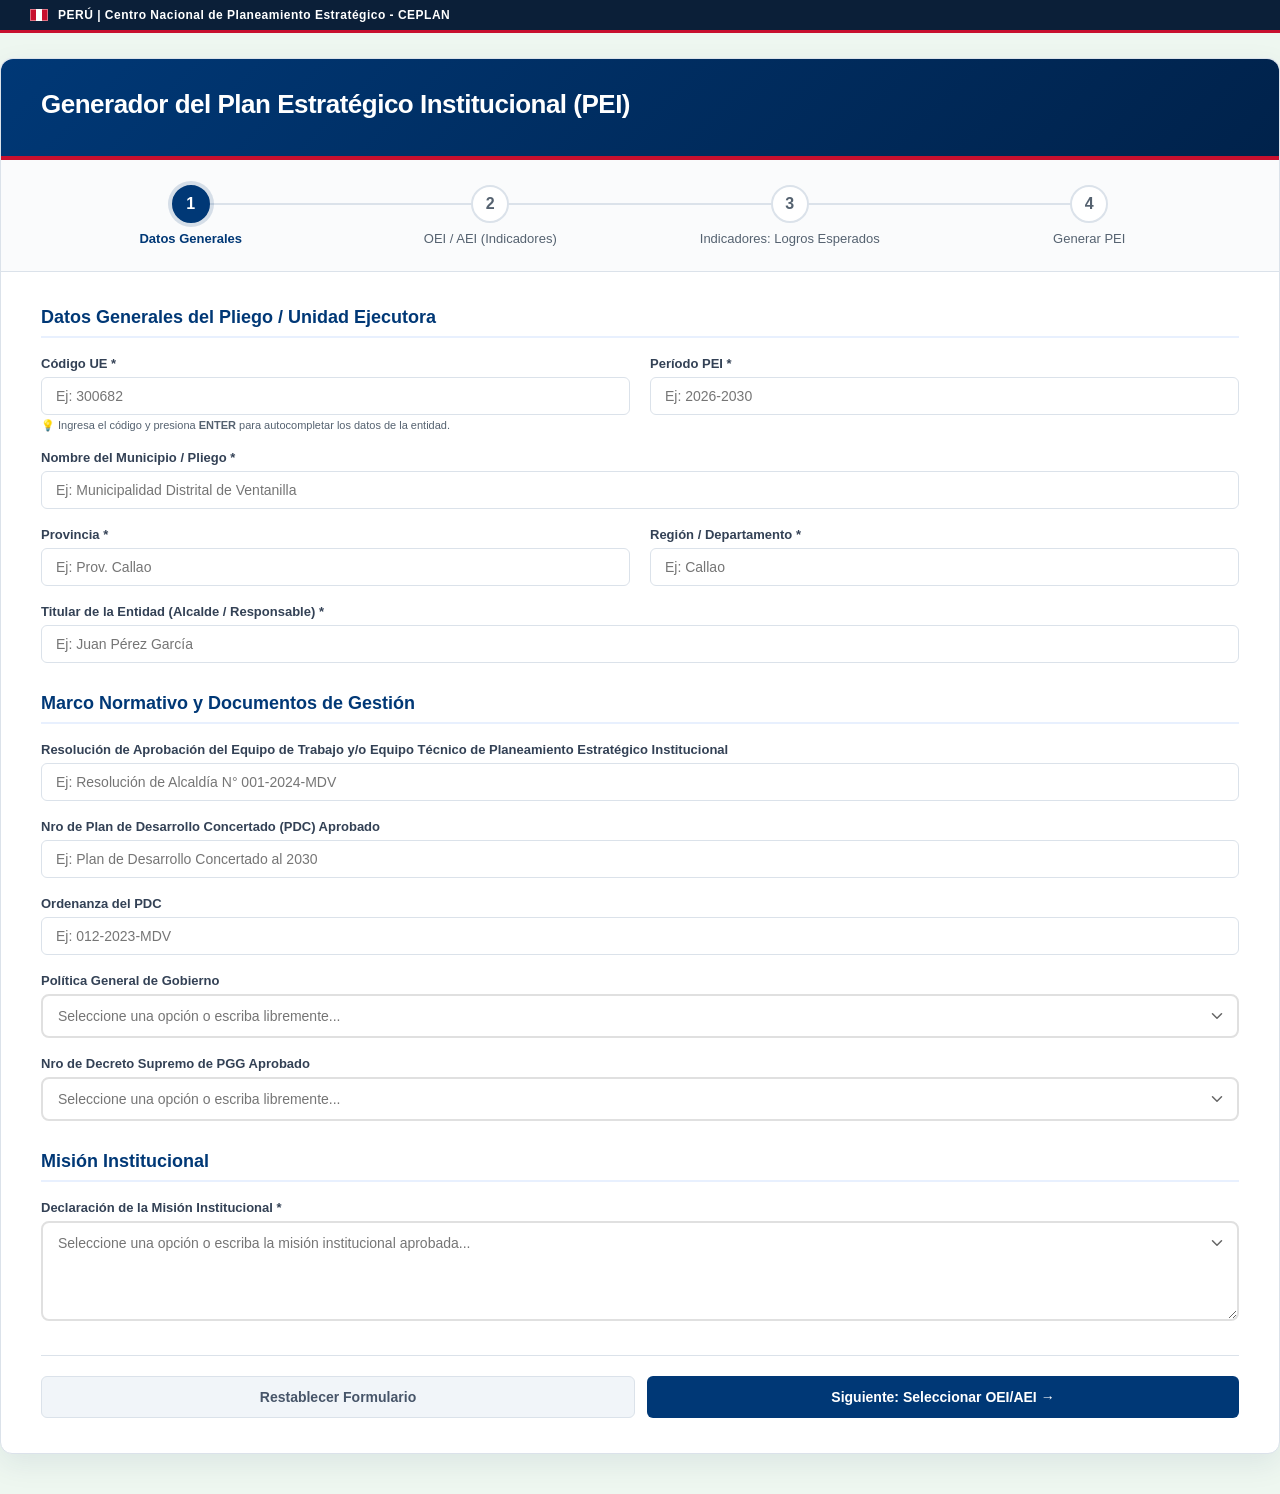
==== commit d2b5bec3: "update" ====
--- a/frontend/index.html
+++ b/frontend/index.html
@@ -1,582 +1,533 @@
 <!DOCTYPE html>
 <html lang="es">
+
 <head>
-<meta charset="UTF-8">
-<meta name="viewport" content="width=device-width, initial-scale=1.0">
-<title>Generador de Documentos PEI - Sistema Completo</title>
-<style>
-/* ============================================
-   GENERADOR PEI - ESTILOS COMPLETOS
-   ============================================ */
-*{margin:0;padding:0;box-sizing:border-box}
-body{font-family:'Segoe UI',Tahoma,Geneva,Verdana,sans-serif;background:linear-gradient(135deg,#667eea 0%,#764ba2 100%);min-height:100vh;padding:20px}
-.container{max-width:1400px;margin:0 auto;background:white;border-radius:20px;box-shadow:0 20px 60px rgba(0,0,0,.3);overflow:hidden}
-.header{background:linear-gradient(135deg,#667eea 0%,#764ba2 100%);color:white;padding:30px;text-align:center}
-.header h1{font-size:28px;margin-bottom:10px}
-.header p{font-size:14px;opacity:.9}
-
-/* PROGRESS */
-.progress-steps{display:flex;justify-content:space-between;padding:30px 40px;background:#f8f9fa;border-bottom:2px solid #e0e0e0}
-.step{flex:1;text-align:center;position:relative}
-.step::after{content:'';position:absolute;top:20px;left:50%;width:100%;height:2px;background:#e0e0e0;z-index:0}
-.step:last-child::after{display:none}
-.step-number{width:40px;height:40px;border-radius:50%;background:#e0e0e0;color:#999;display:inline-flex;align-items:center;justify-content:center;font-weight:bold;position:relative;z-index:1;margin-bottom:10px}
-.step.active .step-number{background:#667eea;color:white}
-.step.completed .step-number{background:#28a745;color:white}
-.step-label{font-size:13px;color:#666;font-weight:500}
-.step.active .step-label{color:#667eea;font-weight:600}
-
-/* FORM */
-.form-container{padding:40px}
-.form-step{display:none}
-.form-step.active{display:block}
-.section{margin-bottom:35px}
-.section-title{color:#667eea;font-size:20px;font-weight:600;margin-bottom:20px;padding-bottom:10px;border-bottom:2px solid #e0e0e0;display:flex;align-items:center}
-.section-title::before{content:"📋";margin-right:10px;font-size:24px}
-.form-group{margin-bottom:20px}
-label{display:block;color:#333;font-weight:500;margin-bottom:8px;font-size:14px}
-input[type="text"],textarea{width:100%;padding:12px 15px;border:2px solid #e0e0e0;border-radius:8px;font-size:14px;font-family:inherit;transition:all .3s}
-input[type="text"]:focus,textarea:focus{outline:none;border-color:#667eea;box-shadow:0 0 0 3px rgba(102,126,234,.1)}
-textarea{min-height:100px;resize:vertical}
-.two-column{display:grid;grid-template-columns:1fr 1fr;gap:20px}
-.hint{font-size:11px;color:#666;margin-top:4px}
-
-/* SELECTION PASO 2 */
-.selection-layout{display:grid;grid-template-columns:1fr 1fr;gap:30px;margin-top:20px}
-.selection-panel{border:2px solid #e0e0e0;border-radius:12px;overflow:hidden}
-.panel-title{background:linear-gradient(135deg,#667eea 0%,#764ba2 100%);color:white;padding:15px 20px;font-size:16px;font-weight:600;display:flex;align-items:center;gap:10px}
-.panel-subtitle{padding:10px 15px;background:#f8f9fa;font-size:12px;color:#666;border-bottom:1px solid #e0e0e0}
-.oei-grid{max-height:600px;overflow-y:auto;padding:15px}
-.oei-card{border:2px solid #e0e0e0;border-radius:10px;margin-bottom:12px;overflow:hidden;transition:all .3s}
-.oei-card.selected{border-color:#667eea;background:#f0f2ff}
-.oei-header{display:flex;align-items:flex-start;gap:12px;padding:15px;cursor:pointer;user-select:none}
-.oei-header:hover{background:rgba(102,126,234,.05)}
-.oei-checkbox{width:18px;height:18px;margin-top:3px;cursor:pointer;flex-shrink:0}
-.oei-info{flex:1}
-.oei-code{font-weight:700;color:#667eea;font-size:13px;margin-bottom:3px}
-.oei-title{font-size:14px;color:#333;line-height:1.4}
-.oei-expand-icon{color:#999;font-size:12px;transition:transform .3s;padding-top:4px}
-.oei-card.expanded .oei-expand-icon{transform:rotate(180deg)}
-.oei-details{display:none;padding:15px;background:#fafafa;border-top:1px solid #e0e0e0}
-.oei-card.expanded .oei-details{display:block}
-.subsection-title{font-size:12px;font-weight:700;color:#764ba2;text-transform:uppercase;letter-spacing:.5px;margin-bottom:10px;margin-top:10px}
-.indicator-item{display:flex;align-items:flex-start;gap:10px;padding:8px;border-radius:6px;margin-bottom:6px;transition:background .2s}
-.indicator-item:hover{background:rgba(102,126,234,.07)}
-.indicator-checkbox{width:16px;height:16px;margin-top:2px;cursor:pointer;flex-shrink:0}
-.indicator-text{font-size:13px;color:#444;line-height:1.4;cursor:pointer}
-.indicator-unit{display:inline-block;background:#e8eafd;color:#667eea;padding:2px 8px;border-radius:4px;font-size:11px;margin-left:6px;white-space:nowrap}
-.aei-item{display:flex;align-items:flex-start;gap:10px;padding:10px;border-radius:8px;margin-bottom:8px;border:1px solid #e0e0e0;background:white;transition:all .2s}
-.aei-item.selected{border-color:#764ba2;background:#f8f0ff}
-.aei-checkbox{width:16px;height:16px;margin-top:3px;cursor:pointer;flex-shrink:0}
-.aei-code{font-weight:600;color:#764ba2;font-size:12px;margin-bottom:3px}
-.aei-details-panel{margin-top:10px;padding:10px;background:#f0e8ff;border-radius:6px;display:none}
-.aei-item.selected .aei-details-panel{display:block}
-
-/* PRIORITY PANEL */
-.priority-list{max-height:600px;overflow-y:auto;padding:15px;min-height:200px}
-.counter-badge{background:rgba(255,255,255,.3);color:white;padding:2px 10px;border-radius:12px;font-size:13px;font-weight:700}
-.priority-item{border:2px solid #e0e0e0;border-radius:10px;padding:15px;margin-bottom:12px;background:white;position:relative;cursor:grab;transition:all .2s;user-select:none}
-.priority-item:hover{border-color:#667eea;box-shadow:0 4px 15px rgba(102,126,234,.2)}
-.priority-item.dragging{opacity:.5;border-style:dashed}
-.priority-item.drag-over{border-color:#764ba2;border-style:dashed;background:#f8f0ff}
-.priority-number{position:absolute;top:-10px;left:-10px;width:28px;height:28px;background:linear-gradient(135deg,#667eea,#764ba2);color:white;border-radius:50%;display:flex;align-items:center;justify-content:center;font-weight:700;font-size:13px;box-shadow:0 3px 8px rgba(102,126,234,.4)}
-.remove-btn{position:absolute;top:8px;right:8px;background:#dc3545;color:white;border:none;width:22px;height:22px;border-radius:50%;cursor:pointer;font-size:12px;display:flex;align-items:center;justify-content:center;line-height:1}
-.priority-header{display:flex;align-items:flex-start;gap:10px;margin-bottom:10px}
-.drag-handle{color:#ccc;font-size:18px;cursor:grab;padding-top:2px;flex-shrink:0}
-.priority-code{font-weight:700;color:#667eea;font-size:13px}
-.priority-title{font-size:13px;color:#333;line-height:1.4;margin-top:3px}
-.priority-stats{display:flex;gap:12px;margin-top:8px}
-.priority-stat{font-size:11px;color:#666;background:#f0f0f0;padding:3px 8px;border-radius:4px}
-.expand-aei-btn{background:#764ba2;color:white;border:none;padding:6px 12px;border-radius:5px;font-size:11px;cursor:pointer;transition:all .2s;width:100%}
-.expand-aei-btn:hover{background:#5f3883}
-.aei-priority-list{margin-top:10px;display:none}
-.priority-item.expanded .aei-priority-list{display:block}
-.aei-sortable{display:flex;flex-direction:column;gap:6px}
-.aei-priority-item{display:flex;align-items:center;gap:8px;padding:8px 10px;border:1px solid #e0e0e0;border-radius:6px;background:white;cursor:grab;position:relative;transition:all .2s}
-.aei-priority-item:hover{border-color:#764ba2;background:#f8f0ff}
-.aei-priority-item.dragging{opacity:.5}
-.aei-priority-number{min-width:22px;height:22px;background:linear-gradient(135deg,#764ba2,#9561e2);color:white;border-radius:50%;display:flex;align-items:center;justify-content:center;font-weight:700;font-size:11px}
-.aei-priority-code{font-weight:600;color:#764ba2;font-size:12px;white-space:nowrap}
-.aei-priority-title{font-size:11px;color:#555;line-height:1.3}
-.empty-state{text-align:center;padding:40px 20px;color:#999}
-.empty-state-icon{font-size:48px;margin-bottom:15px}
-.empty-state-text{font-size:14px;line-height:1.6}
-
-/* METAS PASO 3 */
-.metas-container{display:grid;gap:25px}
-.metas-oei-section{background:#f8f9fa;border-radius:12px;padding:20px;border:2px solid #e0e0e0}
-.metas-oei-header{background:linear-gradient(135deg,#667eea 0%,#764ba2 100%);color:white;padding:15px 20px;border-radius:8px;margin-bottom:20px}
-.metas-oei-priority{font-size:12px;opacity:.9;margin-bottom:5px}
-.metas-oei-title{font-size:16px;font-weight:600}
-.metas-indicadores-container{display:grid;gap:15px}
-.metas-tipo-header{font-size:14px;font-weight:600;color:#667eea;margin:20px 0 15px;padding-bottom:8px;border-bottom:2px solid #e0e0e0}
-.metas-aei-subtitle{font-size:13px;font-weight:600;color:#764ba2;margin:15px 0 10px;padding:8px 12px;background:white;border-radius:6px;border-left:3px solid #764ba2}
-.meta-card{background:white;border:2px solid #e0e0e0;border-radius:10px;padding:20px;transition:all .3s}
-.meta-card:hover{border-color:#667eea;box-shadow:0 4px 12px rgba(102,126,234,.15)}
-.meta-header{display:flex;align-items:flex-start;gap:12px;margin-bottom:20px;padding-bottom:15px;border-bottom:1px solid #e0e0e0}
-.meta-icon{font-size:24px}
-.meta-info{flex:1}
-.meta-nombre{font-size:14px;font-weight:500;color:#333;margin-bottom:5px;line-height:1.4}
-.meta-unidad{font-size:12px;color:#666;background:#f0f0f0;display:inline-block;padding:3px 10px;border-radius:4px}
-.meta-form-grid{display:grid;grid-template-columns:1fr 1fr;gap:15px;margin-bottom:20px}
-.meta-años-grid{display:grid;grid-template-columns:repeat(auto-fit,minmax(120px,1fr));gap:12px}
-.meta-field label{display:block;font-size:13px;font-weight:500;color:#555;margin-bottom:6px}
-.meta-input{width:100%;padding:10px 12px;border:2px solid #e0e0e0;border-radius:6px;font-size:14px;transition:all .3s}
-.meta-input:focus{outline:none;border-color:#667eea;box-shadow:0 0 0 3px rgba(102,126,234,.1)}
-.meta-input.error{border-color:#dc3545}
-
-/* BUTTONS */
-.btn-container{display:flex;gap:15px;margin-top:30px;padding-top:30px;border-top:2px solid #e0e0e0}
-.btn{flex:1;padding:15px 30px;border:none;border-radius:10px;font-size:16px;font-weight:600;cursor:pointer;transition:all .3s;display:flex;align-items:center;justify-content:center;gap:10px}
-.btn-primary{background:linear-gradient(135deg,#667eea 0%,#764ba2 100%);color:white}
-.btn-primary:hover{transform:translateY(-2px);box-shadow:0 10px 25px rgba(102,126,234,.4)}
-.btn-secondary{background:#f5f5f5;color:#333}
-.btn-secondary:hover{background:#e0e0e0}
-.btn:disabled{opacity:.6;cursor:not-allowed;transform:none!important}
-
-/* LOADING & MESSAGES */
-.loading{display:none;text-align:center;padding:20px;color:#667eea}
-.loading.active{display:block}
-.spinner{border:4px solid #f3f3f3;border-top:4px solid #667eea;border-radius:50%;width:40px;height:40px;animation:spin 1s linear infinite;margin:0 auto 15px}
-@keyframes spin{0%{transform:rotate(0deg)}100%{transform:rotate(360deg)}}
-.message{padding:15px 20px;border-radius:8px;margin-top:20px;display:none}
-.message.success{background:#d4edda;color:#155724;border:1px solid #c3e6cb;display:block}
-.message.error{background:#f8d7da;color:#721c24;border:1px solid #f5c6cb;display:block}
-.selection-alert{background:#fff3cd;border:1px solid #ffc107;color:#856404;padding:15px;border-radius:8px;margin-bottom:20px;display:none}
-.selection-alert.show{display:block}
-.help-text{font-size:13px;color:#666;margin-bottom:15px;padding:12px;background:#f8f9fa;border-radius:6px;border-left:3px solid #667eea;line-height:1.7}
-.download-link{display:inline-block;background:#28a745;color:white;padding:10px 20px;border-radius:8px;text-decoration:none;font-weight:600;margin-top:10px}
-.download-link:hover{background:#218838}
-
-/* RESPONSIVE */
-@media(max-width:1200px){.selection-layout{grid-template-columns:1fr}}
-@media(max-width:768px){.two-column,.meta-form-grid{grid-template-columns:1fr}.form-container{padding:20px}.btn-container{flex-direction:column}.meta-años-grid{grid-template-columns:1fr 1fr}}
-</style>
+  <meta charset="UTF-8">
+  <meta name="viewport" content="width=device-width, initial-scale=1.0">
+  <title>CEPLAN | Generador del Plan Estratégico Institucional (PEI)</title>
+
+  <!-- Enlace al archivo CSS externo -->
+  <link rel="stylesheet" href="styles.css">
 </head>
+
 <body>
-<div class="container">
-  <div class="header">
-    <h1>📄 Generador de Documentos PEI</h1>
-    <p>Plan Estratégico Institucional - Sistema Completo con Metas</p>
+
+  <!-- FRANJA DE IDENTIDAD GOBIERNO DEL PERÚ -->
+  <div class="top-gov-bar">
+    <div class="gov-brand">
+      <div class="gov-flag"></div>
+      <span>PERÚ | Centro Nacional de Planeamiento Estratégico - CEPLAN</span>
+    </div>
   </div>
 
-  <div class="progress-steps">
-    <div class="step active" data-step="1"><div class="step-number">1</div><div class="step-label">Datos Generales</div></div>
-    <div class="step" data-step="2"><div class="step-number">2</div><div class="step-label">Seleccionar y Priorizar</div></div>
-    <div class="step" data-step="3"><div class="step-number">3</div><div class="step-label">Definir Metas</div></div>
-    <div class="step" data-step="4"><div class="step-number">4</div><div class="step-label">Generar Documento</div></div>
-  </div>
-
-  <div class="form-container">
-    <!-- PASO 1 -->
-    <div class="form-step active" data-step="1">
-      <div class="section">
-        <h2 class="section-title">Datos Generales del Municipio</h2>
-        <div class="two-column">
-          <div class="form-group">
-            <label>Código UE *</label>
-            <input type="text" id="codigo_ue" autocomplete="off" placeholder="Ej: 001234">
-            <div class="hint">Ingresa el código y presiona <strong>Enter</strong> para autocompletar desde el catálogo.</div>
-            <div class="hint" id="ueLookupMessage" role="status" aria-live="polite"></div>
+  <div class="container">
+    <!-- ENCABEZADO OFICIAL -->
+    <div class="header">
+      <h1>Generador del Plan Estratégico Institucional (PEI)</h1>
+    </div>
+
+    <!-- PASOS DE PROGRESO -->
+    <div class="progress-steps">
+      <div class="step active" data-step="1">
+        <div class="step-number">1</div>
+        <div class="step-label">Datos Generales</div>
+      </div>
+      <div class="step" data-step="2">
+        <div class="step-number">2</div>
+        <div class="step-label">OEI / AEI (Indicadores)</div>
+      </div>
+      <div class="step" data-step="3">
+        <div class="step-number">3</div>
+        <div class="step-label">Indicadores: Logros Esperados</div>
+      </div>
+      <div class="step" data-step="4">
+        <div class="step-number">4</div>
+        <div class="step-label">Generar PEI</div>
+      </div>
+    </div>
+
+    <div class="form-container">
+      <!-- PASO 1 -->
+      <div class="form-step active" data-step="1">
+        <div class="section">
+          <h2 class="section-title">Datos Generales del Pliego / Unidad Ejecutora</h2>
+          <div class="two-column">
+            <div class="form-group">
+              <label>Código UE *</label>
+              <input type="text" id="codigo_ue" placeholder="Ej: 300682">
+              <div class="hint">💡 Ingresa el código y presiona <strong>ENTER</strong> para autocompletar los datos de
+                la entidad.</div>
+            </div>
+            <div class="form-group"><label>Período PEI *</label><input type="text" id="periodo_pei"
+                placeholder="Ej: 2026-2030"></div>
           </div>
-          <div class="form-group"><label>Período PEI *</label><input type="text" id="periodo_pei" required placeholder="Ej: 2027-2030"></div>
-        </div>
-        <div class="form-group"><label>Nombre del Municipio *</label><input type="text" id="nombre_municipio" placeholder="Ej: Municipalidad Provincial de Lima"></div>
-        <div class="two-column">
-          <div class="form-group"><label>Nombre de la Provincia *</label><input type="text" id="nombre_provincia" placeholder="Ej: Lima"></div>
-          <div class="form-group"><label>Nombre de la Región *</label><input type="text" id="nombre_region" placeholder="Ej: Lima"></div>
-        </div>
-        <div class="form-group"><label>Nombre del Alcalde *</label><input type="text" id="nombre_alcalde" placeholder="Ej: Juan Pérez García"></div>
-      </div>
-      <div class="section">
-        <h2 class="section-title">Documentos de Referencia</h2>
-        <div class="form-group"><label>Resolución de Alcaldía</label><input type="text" id="resolucion_alcaldia" placeholder="Ej: Resolución de Alcaldía N° 001-2024-MDL"></div>
-        <div class="form-group"><label>Plan de Desarrollo Concertado</label><input type="text" id="plan_desarrollo_concertado" placeholder="Ej: Plan de Desarrollo Concertado 2024-2030"></div>
-        <div class="form-group"><label>Número de Ordenanza PDC *</label><input type="text" id="ordenanza_pdc" required placeholder="Ej: 002-2024-MDL"></div>
-        <div class="form-group"><label>Política General de Gobierno</label><input type="text" id="politica_general_gobierno" placeholder="Ej: Política General de Gobierno al 2026"></div>
-        <div class="form-group"><label>Decreto de Política General de Gobierno</label><input type="text" id="decreto_politica_general_gobierno" placeholder="Ej: Decreto Supremo N° 164-2023-PCM"></div>
-      </div>
-      <div class="section">
-        <h2 class="section-title">Misión Institucional</h2>
-        <div class="form-group"><label>Misión Institucional *</label><textarea id="mision_institucional" placeholder="Describe la misión institucional del municipio..."></textarea></div>
-      </div>
-      <div class="btn-container">
-        <button type="button" class="btn btn-secondary" onclick="limpiarFormulario()">🔄 Limpiar</button>
-        <button type="button" class="btn btn-primary" onclick="irPaso1a2()">Siguiente: Seleccionar y Priorizar →</button>
-      </div>
-    </div>
-
-    <!-- PASO 2 -->
-    <div class="form-step" data-step="2">
-      <div class="section">
-        <h2 class="section-title">Selección y Priorización de OEI/AEI</h2>
-        <div class="help-text">
-          <strong>📌 Instrucciones:</strong><br>
-          <strong>Panel Izquierdo:</strong> Selecciona los OEI, sus indicadores y AEI<br>
-          <strong>Panel Derecho:</strong> Arrastra y suelta los OEI para priorizarlos (1 = mayor prioridad)<br>
-          • Haz clic en "Ver AEI" para priorizar las AEI dentro de cada OEI
-        </div>
-        <div class="selection-alert" id="selectionAlert">⚠️ Debes seleccionar al menos 1 OEI con sus indicadores y AEI antes de continuar.</div>
-        <div class="selection-layout">
-          <div class="selection-panel">
-            <div class="panel-title">📋 Seleccionar OEI/AEI</div>
-            <div class="panel-subtitle">Marca los OEI, indicadores y AEI que aplicarán a tu municipio</div>
-            <div id="oeiContainer" class="oei-grid"><div class="empty-state"><div class="spinner"></div><p>Cargando...</p></div></div>
+          <div class="form-group"><label>Nombre del Municipio / Pliego *</label><input type="text" id="nombre_municipio"
+              placeholder="Ej: Municipalidad Distrital de Ventanilla"></div>
+          <div class="two-column">
+            <div class="form-group"><label>Provincia *</label><input type="text" id="nombre_provincia"
+                placeholder="Ej: Prov. Callao"></div>
+            <div class="form-group"><label>Región / Departamento *</label><input type="text" id="nombre_region"
+                placeholder="Ej: Callao"></div>
           </div>
-          <div class="selection-panel">
-            <div class="panel-title">🎯 Priorizar OEI <span class="counter-badge" id="priorityCount">0</span></div>
-            <div class="panel-subtitle">Arrastra los OEI para ordenarlos según prioridad (1 = más importante)</div>
-            <div id="priorityContainer" class="priority-list">
-              <div class="empty-state"><div class="empty-state-icon">📦</div><div class="empty-state-text">Los OEI que selecciones aparecerán aquí.</div></div>
+          <div class="form-group"><label>Titular de la Entidad (Alcalde / Responsable) *</label><input type="text"
+              id="nombre_alcalde" placeholder="Ej: Juan Pérez García"></div>
+        </div>
+
+        <div class="section">
+          <h2 class="section-title">Marco Normativo y Documentos de Gestión</h2>
+          <div class="form-group"><label>Resolución de Aprobación del Equipo de Trabajo y/o Equipo Técnico de
+              Planeamiento
+              Estratégico Institucional</label><input type="text" id="resolucion_alcaldia"
+              placeholder="Ej: Resolución de Alcaldía N° 001-2024-MDV"></div>
+          <div class="form-group"><label>Nro de Plan de Desarrollo Concertado (PDC) Aprobado</label><input type="text"
+              id="plan_desarrollo_concertado" placeholder="Ej: Plan de Desarrollo Concertado al 2030"></div>
+          <div class="form-group"><label>Ordenanza del PDC</label><input type="text" id="ordenanza_pdc"
+              placeholder="Ej: 012-2023-MDV"></div>
+
+
+          <!-- Componente Custom 1 -->
+          <div class="form-group custom-combo">
+            <label>Política General de Gobierno</label>
+            <div style="position: relative;">
+              <input type="text" id="politica_general_gobierno" autocomplete="off"
+                placeholder="Seleccione una opción o escriba libremente..."
+                style="width: 100%; padding: 12px 40px 12px 15px; border: 2px solid #e0e0e0; border-radius: 8px; font-size: 14px; font-family: inherit; background-color: white; outline: none; transition: all 0.3s;">
+
+              <!-- Botón tipo interruptor -->
+              <button type="button" onclick="toggleDropdown('lista_politica')"
+                style="position: absolute; right: 2px; top: 2px; bottom: 2px; width: 40px; background: transparent; border: none; cursor: pointer; color: #666; display: flex; align-items: center; justify-content: center; border-radius: 0 8px 8px 0;">
+                <svg width="18" height="18" viewBox="0 0 24 24" fill="none" stroke="currentColor" stroke-width="2"
+                  stroke-linecap="round" stroke-linejoin="round">
+                  <polyline points="6 9 12 15 18 9"></polyline>
+                </svg>
+              </button>
+
+              <!-- Lista flotante (Oculta por defecto) -->
+              <ul id="lista_politica" class="combo-dropdown"
+                style="display: none; position: absolute; z-index: 50; width: 100%; background: white; border: 1px solid #667eea; border-radius: 8px; margin-top: 4px; box-shadow: 0 10px 25px rgba(0,0,0,0.1); list-style: none; padding: 0; overflow: hidden;">
+                <li
+                  onclick="seleccionarOpcionCombo('politica_general_gobierno', 'Política General de Gobierno: Seguridad Ciudadana, Continuidad Económica y Transición Democrática', 'lista_politica')"
+                  style="padding: 12px 15px; cursor: pointer; font-size: 14px; color: #333; transition: background 0.2s;"
+                  onmouseover="this.style.background='#f0f2ff'; this.style.color='#667eea'"
+                  onmouseout="this.style.background='white'; this.style.color='#333'">Política General de Gobierno:
+                  Seguridad Ciudadana, Continuidad Económica y Transición Democrática</li>
+              </ul>
             </div>
           </div>
-        </div>
-      </div>
-      <div class="btn-container">
-        <button type="button" class="btn btn-secondary" onclick="irPaso(1)">← Volver a Datos Generales</button>
-        <button type="button" class="btn btn-primary" onclick="validarYContinuarAMetas()">Siguiente: Definir Metas →</button>
-      </div>
-    </div>
-
-    <!-- PASO 3 -->
-    <div class="form-step" data-step="3">
-      <div class="section">
-        <h2 class="section-title">Definición de Metas Anuales</h2>
-        <div class="help-text">
-          <strong>🎯 Instrucciones:</strong><br>
-          • Define las metas para cada indicador seleccionado<br>
-          • <strong>Año base:</strong> Año de referencia (ej: 2026) &nbsp;•&nbsp; <strong>Valor base:</strong> Valor actual del indicador<br>
-          • <strong>Metas anuales:</strong> Valores objetivo para cada año del período PEI
-        </div>
-        <div class="selection-alert" id="metasAlert">⚠️ Por favor, completa todos los campos de metas antes de continuar.</div>
-        <div id="metasContainer" class="metas-container"></div>
-      </div>
-      <div class="btn-container">
-        <button type="button" class="btn btn-secondary" onclick="irPaso(2)">← Volver a Selección/Priorización</button>
-        <button type="button" class="btn btn-primary" onclick="validarMetasYContinuar()">Siguiente: Generar Documento →</button>
-      </div>
-    </div>
-
-    <!-- PASO 4 -->
-    <div class="form-step" data-step="4">
-      <div class="section">
-        <h2 class="section-title">Generar Documento PEI</h2>
-        <div class="help-text">
-          <strong>📄 Resumen de tu PEI:</strong><br>
-          • <span id="resumenOEI">0 OEI seleccionados</span><br>
-          • <span id="resumenAEI">0 AEI seleccionadas</span><br>
-          • <span id="resumenIndicadores">0 indicadores totales</span><br>
-          • <span id="resumenMetas">0 indicadores con metas definidas</span>
-        </div>
-        <div id="instruccionesServidor" style="margin-top:20px;padding:15px;background:#d4edda;border:1px solid #c3e6cb;border-radius:8px;font-size:13px;line-height:1.7;color:#155724">
-          <strong>✅ Servidor activo en localhost:8000</strong><br>
-          Haz clic en "Generar Documento Word" para crear el archivo .docx en tu carpeta del proyecto.
-        </div>
-      </div>
-      <div class="btn-container">
-        <button type="button" class="btn btn-secondary" onclick="irPaso(3)">← Volver a Metas</button>
-        <button type="button" class="btn btn-primary" id="btnGenerar" onclick="generarDocumento()">✨ Generar Documento Word</button>
-      </div>
-      <div id="message" class="message"></div>
+
+          <!-- Componente Custom 2 -->
+          <div class="form-group custom-combo">
+            <label>Nro de Decreto Supremo de PGG Aprobado</label>
+            <div style="position: relative;">
+              <input type="text" id="decreto_politica_general_gobierno" autocomplete="off"
+                placeholder="Seleccione una opción o escriba libremente..."
+                style="width: 100%; padding: 12px 40px 12px 15px; border: 2px solid #e0e0e0; border-radius: 8px; font-size: 14px; font-family: inherit; background-color: white; outline: none; transition: all 0.3s;">
+
+              <button type="button" onclick="toggleDropdown('lista_decreto')"
+                style="position: absolute; right: 2px; top: 2px; bottom: 2px; width: 40px; background: transparent; border: none; cursor: pointer; color: #666; display: flex; align-items: center; justify-content: center; border-radius: 0 8px 8px 0;">
+                <svg width="18" height="18" viewBox="0 0 24 24" fill="none" stroke="currentColor" stroke-width="2"
+                  stroke-linecap="round" stroke-linejoin="round">
+                  <polyline points="6 9 12 15 18 9"></polyline>
+                </svg>
+              </button>
+
+              <ul id="lista_decreto" class="combo-dropdown"
+                style="display: none; position: absolute; z-index: 50; width: 100%; background: white; border: 1px solid #667eea; border-radius: 8px; margin-top: 4px; box-shadow: 0 10px 25px rgba(0,0,0,0.1); list-style: none; padding: 0; overflow: hidden;">
+                <li
+                  onclick="seleccionarOpcionCombo('decreto_politica_general_gobierno', 'N° 043-2026-PCM', 'lista_decreto')"
+                  style="padding: 12px 15px; cursor: pointer; font-size: 14px; color: #333; transition: background 0.2s;"
+                  onmouseover="this.style.background='#f0f2ff'; this.style.color='#667eea'"
+                  onmouseout="this.style.background='white'; this.style.color='#333'">N° 043-2026-PCM</li>
+              </ul>
+            </div>
+          </div>
+        </div>
+        <div class="section">
+          <h2 class="section-title">Misión Institucional</h2>
+
+
+
+
+          <!-- Componente Custom 3 (Misión Institucional con Textarea) -->
+          <div class="form-group custom-combo">
+            <label>Declaración de la Misión Institucional *</label>
+            <div style="position: relative;">
+              <!-- Textarea con padding derecho para dejarle espacio a la flecha -->
+              <textarea id="mision_institucional" autocomplete="off"
+                placeholder="Seleccione una opción o escriba la misión institucional aprobada..."
+                style="width: 100%; padding: 12px 40px 12px 15px; border: 2px solid #e0e0e0; border-radius: 8px; font-size: 14px; font-family: inherit; background-color: white; outline: none; transition: all 0.3s; resize: vertical; min-height: 100px;"></textarea>
+
+              <!-- Botón tipo interruptor fijado arriba a la derecha -->
+              <button type="button" onclick="toggleDropdown('lista_mision')"
+                style="position: absolute; right: 2px; top: 2px; height: 40px; width: 40px; background: transparent; border: none; cursor: pointer; color: #666; display: flex; align-items: center; justify-content: center; border-radius: 0 8px 0 0;">
+                <svg width="18" height="18" viewBox="0 0 24 24" fill="none" stroke="currentColor" stroke-width="2"
+                  stroke-linecap="round" stroke-linejoin="round">
+                  <polyline points="6 9 12 15 18 9"></polyline>
+                </svg>
+              </button>
+
+              <!-- Lista flotante con barra de desplazamiento (max-height: 250px) -->
+              <ul id="lista_mision" class="combo-dropdown"
+                style="display: none; position: absolute; z-index: 50; width: 100%; background: white; border: 1px solid #667eea; border-radius: 8px; margin-top: 4px; box-shadow: 0 10px 25px rgba(0,0,0,0.1); list-style: none; padding: 0; max-height: 250px; overflow-y: auto;">
+
+                <li
+                  onclick="seleccionarOpcionCombo('mision_institucional', 'Prestar servicios básicos a los vecinos de la localidad, garantizando calidad, eficiencia y oportunidad en su provisión.', 'lista_mision')"
+                  style="padding: 12px 15px; cursor: pointer; font-size: 13px; color: #333; border-bottom: 1px solid #f0f0f0; transition: background 0.2s; line-height: 1.4;"
+                  onmouseover="this.style.background='#f0f2ff'; this.style.color='#667eea'"
+                  onmouseout="this.style.background='white'; this.style.color='#333'">
+                  Prestar servicios básicos a los vecinos de la localidad, garantizando calidad, eficiencia y
+                  oportunidad en su provisión.
+                </li>
+
+                <li
+                  onclick="seleccionarOpcionCombo('mision_institucional', 'Proveer servicios públicos esenciales a la población de la localidad, priorizando cobertura universal, equidad y atención inclusiva.', 'lista_mision')"
+                  style="padding: 12px 15px; cursor: pointer; font-size: 13px; color: #333; border-bottom: 1px solid #f0f0f0; transition: background 0.2s; line-height: 1.4;"
+                  onmouseover="this.style.background='#f0f2ff'; this.style.color='#667eea'"
+                  onmouseout="this.style.background='white'; this.style.color='#333'">
+                  Proveer servicios públicos esenciales a la población de la localidad, priorizando cobertura universal,
+                  equidad y atención inclusiva.
+                </li>
+
+                <li
+                  onclick="seleccionarOpcionCombo('mision_institucional', 'Brindar servicios básicos a los habitantes de la localidad, promoviendo sostenibilidad, responsabilidad ambiental y uso racional de recursos.', 'lista_mision')"
+                  style="padding: 12px 15px; cursor: pointer; font-size: 13px; color: #333; border-bottom: 1px solid #f0f0f0; transition: background 0.2s; line-height: 1.4;"
+                  onmouseover="this.style.background='#f0f2ff'; this.style.color='#667eea'"
+                  onmouseout="this.style.background='white'; this.style.color='#333'">
+                  Brindar servicios básicos a los habitantes de la localidad, promoviendo sostenibilidad,
+                  responsabilidad ambiental y uso racional de recursos.
+                </li>
+
+                <li
+                  onclick="seleccionarOpcionCombo('mision_institucional', 'Ofrecer servicios públicos esenciales a los vecinos de la localidad, integrando innovación tecnológica, mejora continua y atención personalizada.', 'lista_mision')"
+                  style="padding: 12px 15px; cursor: pointer; font-size: 13px; color: #333; border-bottom: 1px solid #f0f0f0; transition: background 0.2s; line-height: 1.4;"
+                  onmouseover="this.style.background='#f0f2ff'; this.style.color='#667eea'"
+                  onmouseout="this.style.background='white'; this.style.color='#333'">
+                  Ofrecer servicios públicos esenciales a los vecinos de la localidad, integrando innovación
+                  tecnológica, mejora continua y atención personalizada.
+                </li>
+
+                <li
+                  onclick="seleccionarOpcionCombo('mision_institucional', 'Garantizar servicios básicos para la población de la localidad, asegurando continuidad, seguridad y respuesta rápida.', 'lista_mision')"
+                  style="padding: 12px 15px; cursor: pointer; font-size: 13px; color: #333; border-bottom: 1px solid #f0f0f0; transition: background 0.2s; line-height: 1.4;"
+                  onmouseover="this.style.background='#f0f2ff'; this.style.color='#667eea'"
+                  onmouseout="this.style.background='white'; this.style.color='#333'">
+                  Garantizar servicios básicos para la población de la localidad, asegurando continuidad, seguridad y
+                  respuesta rápida.
+                </li>
+
+                <li
+                  onclick="seleccionarOpcionCombo('mision_institucional', 'Desarrollar servicios públicos esenciales para los habitantes de la localidad, fomentando eficiencia operativa, transparencia y participación ciudadana.', 'lista_mision')"
+                  style="padding: 12px 15px; cursor: pointer; font-size: 13px; color: #333; border-bottom: 1px solid #f0f0f0; transition: background 0.2s; line-height: 1.4;"
+                  onmouseover="this.style.background='#f0f2ff'; this.style.color='#667eea'"
+                  onmouseout="this.style.background='white'; this.style.color='#333'">
+                  Desarrollar servicios públicos esenciales para los habitantes de la localidad, fomentando eficiencia
+                  operativa, transparencia y participación ciudadana.
+                </li>
+
+                <li
+                  onclick="seleccionarOpcionCombo('mision_institucional', 'Suministrar servicios básicos a la población de la localidad, optimizando recursos, reduciendo brechas y mejorando la accesibilidad.', 'lista_mision')"
+                  style="padding: 12px 15px; cursor: pointer; font-size: 13px; color: #333; border-bottom: 1px solid #f0f0f0; transition: background 0.2s; line-height: 1.4;"
+                  onmouseover="this.style.background='#f0f2ff'; this.style.color='#667eea'"
+                  onmouseout="this.style.background='white'; this.style.color='#333'">
+                  Suministrar servicios básicos a la población de la localidad, optimizando recursos, reduciendo brechas
+                  y mejorando la accesibilidad.
+                </li>
+
+                <li
+                  onclick="seleccionarOpcionCombo('mision_institucional', 'Administrar servicios públicos esenciales para los vecinos de la localidad, fortaleciendo gestión participativa, control social y corresponsabilidad.', 'lista_mision')"
+                  style="padding: 12px 15px; cursor: pointer; font-size: 13px; color: #333; border-bottom: 1px solid #f0f0f0; transition: background 0.2s; line-height: 1.4;"
+                  onmouseover="this.style.background='#f0f2ff'; this.style.color='#667eea'"
+                  onmouseout="this.style.background='white'; this.style.color='#333'">
+                  Administrar servicios públicos esenciales para los vecinos de la localidad, fortaleciendo gestión
+                  participativa, control social y corresponsabilidad.
+                </li>
+
+                <li
+                  onclick="seleccionarOpcionCombo('mision_institucional', 'Proporcionar servicios básicos a los habitantes de la localidad, priorizando bienestar social, inclusión y equidad territorial.', 'lista_mision')"
+                  style="padding: 12px 15px; cursor: pointer; font-size: 13px; color: #333; border-bottom: 1px solid #f0f0f0; transition: background 0.2s; line-height: 1.4;"
+                  onmouseover="this.style.background='#f0f2ff'; this.style.color='#667eea'"
+                  onmouseout="this.style.background='white'; this.style.color='#333'">
+                  Proporcionar servicios básicos a los habitantes de la localidad, priorizando bienestar social,
+                  inclusión y equidad territorial.
+                </li>
+
+                <li
+                  onclick="seleccionarOpcionCombo('mision_institucional', 'Asegurar servicios públicos esenciales a la población de la localidad, incorporando estándares de calidad, modernización y sostenibilidad.', 'lista_mision')"
+                  style="padding: 12px 15px; cursor: pointer; font-size: 13px; color: #333; border-bottom: 1px solid #f0f0f0; transition: background 0.2s; line-height: 1.4;"
+                  onmouseover="this.style.background='#f0f2ff'; this.style.color='#667eea'"
+                  onmouseout="this.style.background='white'; this.style.color='#333'">
+                  Asegurar servicios públicos esenciales a la población de la localidad, incorporando estándares de
+                  calidad, modernización y sostenibilidad.
+                </li>
+
+                <li
+                  onclick="seleccionarOpcionCombo('mision_institucional', 'Brindar servicios públicos orientadas al bienestar de la población, mediante una gestión sostenible, ética, inclusiva y transparente.', 'lista_mision')"
+                  style="padding: 12px 15px; cursor: pointer; font-size: 13px; color: #333; transition: background 0.2s; line-height: 1.4;"
+                  onmouseover="this.style.background='#f0f2ff'; this.style.color='#667eea'"
+                  onmouseout="this.style.background='white'; this.style.color='#333'">
+                  Brindar servicios públicos orientadas al bienestar de la población, mediante una gestión sostenible,
+                  ética, inclusiva y transparente.
+                </li>
+
+              </ul>
+            </div>
+          </div>
+
+
+
+
+
+
+        </div>
+
+
+
+
+
+
+
+
+
+        <div class="btn-container">
+          <button type="button" class="btn btn-secondary" onclick="limpiarFormulario()">Restablecer Formulario</button>
+          <button type="button" class="btn btn-primary" onclick="irPaso1a2()">Siguiente: Seleccionar OEI/AEI →</button>
+        </div>
+      </div>
+
+      <!-- PASO 2 -->
+      <div class="form-step" data-step="2">
+        <div class="section">
+          <h2 class="section-title">Selección y Priorización de Objetivos (OEI) y Acciones (AEI)</h2>
+          <div class="help-text">
+            <strong>Instrucciones:</strong><br>
+            1. En el panel izquierdo marque los Objetivos Estratégicos Institucionales (OEI) e indicadores
+            aplicables.<br>
+            2. En el panel derecho arrastre los bloques para definir el orden de prioridad institucional.
+          </div>
+          <div class="selection-alert" id="selectionAlert">Debe seleccionar al menos 1 OEI con sus respectivos
+            indicadores y AEI antes de continuar.</div>
+          <div class="selection-layout">
+            <div class="selection-panel">
+              <div class="panel-title"><span>Catálogo Estándar CEPLAN</span></div>
+              <div class="panel-subtitle">Seleccione los OEI, indicadores y AEI articulados</div>
+              <div id="oeiContainer" class="oei-grid">
+                <div class="empty-state">Cargando catálogo...</div>
+              </div>
+            </div>
+            <div class="selection-panel">
+              <div class="panel-title">
+                <span>Orden de Prioridad</span>
+                <span class="counter-badge" id="priorityCount">0</span>
+              </div>
+              <div class="panel-subtitle">Arrastre verticalmente para cambiar la jerarquía</div>
+              <div id="priorityContainer" class="priority-list">
+                <div class="empty-state">Los OEI seleccionados aparecerán aquí para su priorización.</div>
+              </div>
+            </div>
+          </div>
+        </div>
+        <div class="btn-container">
+          <button type="button" class="btn btn-secondary" onclick="irPaso(1)">← Indicadores: Logros Esperados</button>
+          <button type="button" class="btn btn-primary" onclick="validarYContinuarAMetas()">Siguiente: Definir Metas
+            →</button>
+        </div>
+      </div>
+
+      <!-- PASO 3 -->
+      <div class="form-step" data-step="3">
+        <div class="section">
+          <h2 class="section-title">Programación de Logros Esperados y Metas Anuales</h2>
+          <div class="help-text">
+            <strong>Instrucciones:</strong> Registre el año base, valor base y los valores objetivo para cada año del
+            período PEI.
+          </div>
+          <div class="selection-alert" id="metasAlert">⚠️ Por favor, complete todos los campos de metas requeridos.
+          </div>
+          <div id="metasContainer" class="metas-container"></div>
+        </div>
+        <div class="btn-container">
+          <button type="button" class="btn btn-secondary" onclick="irPaso(2)">← Volver a Selección de OEI/AEI</button>
+          <button type="button" class="btn btn-primary" onclick="validarMetasYContinuar()">Siguiente: Generar Documento
+            →</button>
+        </div>
+      </div>
+
+      <!-- PASO 4 -->
+      <div class="form-step" data-step="4">
+        <div class="section">
+          <h2 class="section-title">Generación del Documento PEI</h2>
+          <div class="help-text">
+            <strong>Resumen del Instrumento de Gestión:</strong><br>
+            • <span id="resumenOEI">0 OEI seleccionados</span><br>
+            • <span id="resumenAEI">0 AEI seleccionadas</span><br>
+            • <span id="resumenIndicadores">0 indicadores totales</span><br>
+            • <span id="resumenMetas">0 indicadores con metas programadas</span>
+          </div>
+          <div id="instruccionesServidor"
+            style="margin-top:15px;padding:12px;background:#eef7f0;border-left:4px solid var(--success-green);font-size:13px;color:#14532d;line-height:1.6">
+            <strong>Servicio de Asistencia Técnica Conectado</strong><br>
+            Al hacer clic en "Generar Documento PEI", el sistema procesará la matriz y descargará automáticamente el
+            documento oficial en formato Microsoft Word (.docx). No se almacenarán copias residuales en el servidor.
+          </div>
+        </div>
+        <div class="btn-container">
+          <button type="button" class="btn btn-secondary" onclick="irPaso(3)">← Volver a Metas</button>
+          <button type="button" class="btn btn-primary" id="btnGenerar" onclick="generarDocumento()">✨ Generar Documento
+            PEI (.docx)</button>
+        </div>
+        <div id="message" class="message"></div>
+      </div>
     </div>
   </div>
-</div>
-
-<script>
-// ============================================
-// MATRIZ ESTÁNDAR (fuente pública cargada desde el backend)
-// ============================================
-let MATRIZ_ESTANDAR = { oei: [] };
-
-// ============================================
-// ESTADO DE LA APP (en memoria, sin almacenamiento externo)
-// ============================================
-const appState = {
-  datos: {},
-  metas: {},
-  periodo_pei: null,
-  selecciones: { oei: [], indicadoresOEI: [], aei: [], indicadoresAEI: [] },
-  prioridades: { oei: [], aei: {} }
-};
-
-let pasoActual = 1;
-let draggedElement = null;
-let draggedAEIElement = null;
-const API_BASE_URL = String(window.PEI_API_BASE_URL || '').replace(/\/+$/, '');
-
-function apiUrl(path) {
-  return `${API_BASE_URL}${path}`;
-}
-
-function escaparHtml(value) {
-  const entities = {
-    '&': '&amp;',
-    '<': '&lt;',
-    '>': '&gt;',
-    '"': '&quot;',
-    "'": '&#39;'
-  };
-  return String(value ?? '').replace(/[&<>"']/g, character => entities[character]);
-}
-
-function detallesValidacionHtml(details) {
-  if (!Array.isArray(details) || details.length === 0) return '';
-  const items = details.map(detail => {
-    const field = detail?.field ? `${detail.field}: ` : '';
-    return `<li>${escaparHtml(field + (detail?.message || 'Dato inválido.'))}</li>`;
-  }).join('');
-  return `<br><strong>Detalles a corregir:</strong><ul>${items}</ul>`;
-}
-
-function configurarAutocompletadoUE() {
-  const input = document.getElementById('codigo_ue');
-  const message = document.getElementById('ueLookupMessage');
-  if (!input) return;
-
-  input.addEventListener('keydown', async event => {
-    if (event.key !== 'Enter') return;
-    event.preventDefault();
-    const codigo = input.value.trim();
-    if (!codigo) return;
-    if (message) message.textContent = 'Consultando catálogo...';
-
-    try {
-      const response = await fetch(apiUrl(`/api/ue/${encodeURIComponent(codigo)}`), {
-        headers: { Accept: 'application/json' }
-      });
-      const result = await response.json();
-      if (!response.ok || !result.success) {
-        throw new Error(result.error?.message || 'Código UE no encontrado en el catálogo.');
-      }
-
-      const data = result.data;
-      const fields = {
-        nombre_municipio: data.nombre_municipio,
-        nombre_provincia: data.nombre_provincia,
-        nombre_region: data.nombre_region,
-        periodo_pei: data.periodo_pei
+
+  <script>
+
+
+    // ============================================
+    // MOTOR DE DESPLEGABLES CUSTOM (COMBOBOX)
+    // ============================================
+
+    // Abrir o cerrar la lista flotante al hacer clic en la flecha
+    function toggleDropdown(listId) {
+      const list = document.getElementById(listId);
+      const isVisible = list.style.display === 'block';
+
+      // Ocultar todas las listas primero
+      document.querySelectorAll('.combo-dropdown').forEach(el => el.style.display = 'none');
+
+      // Mostrar la solicitada si estaba oculta
+      if (!isVisible) {
+        list.style.display = 'block';
+      }
+    }
+
+    // Escribir el valor en la caja y cerrar la lista
+    function seleccionarOpcionCombo(inputId, valor, listId) {
+      const input = document.getElementById(inputId);
+      input.value = valor;
+      document.getElementById(listId).style.display = 'none';
+
+      // Disparar el evento 'input' para que la app sepa que se guardaron datos (Autoguardado)
+      input.dispatchEvent(new Event('input', { bubbles: true }));
+    }
+
+    // Detector de clics: cierra las listas si haces clic en el fondo (Igual que en React)
+    document.addEventListener('mousedown', function (event) {
+      if (!event.target.closest('.custom-combo')) {
+        document.querySelectorAll('.combo-dropdown').forEach(el => el.style.display = 'none');
+      }
+    });
+
+    // ============================================
+    // MATRIZ ESTÁNDAR CEPLAN
+    // ============================================
+    const MATRIZ_ESTANDAR = { "oei": [{ "codigo": "OEI.01", "denominacion": "Promover el ordenamiento territorial en beneficio de población local", "indicadores": [{ "nombre": "Porcentaje de la población local que reside en zonas que cumplen con los instrumentos técnicos sustentatorios para el ordenamiento territorial", "unidad": "Porcentaje" }], "aei": [{ "codigo": "AEI.01.01", "denominacion": "Instrumentos de planificación territorial implementados en beneficio de la población local", "indicadores": [{ "nombre": "Número de instrumentos de planificación territorial implementados en la localidad", "unidad": "Número" }] }, { "codigo": "AEI.01.02", "denominacion": "Saneamiento físico-legal efectivo para la población en situación de informalidad o sin título de propiedad en la localidad", "indicadores": [{ "nombre": "Porcentaje de predios de la localidad con saneamiento físico - legal", "unidad": "Porcentaje" }] }, { "codigo": "AEI.01.03", "denominacion": "Espacios públicos en condiciones operativas adecuadas en beneficio de la población local", "indicadores": [{ "nombre": "Porcentaje de espacios públicos en condiciones adecuadas", "unidad": "Porcentaje" }] }, { "codigo": "AEI.01.04", "denominacion": "Catastro actualizado en beneficio de la población local", "indicadores": [{ "nombre": "Porcentaje de unidades catastrales actualizadas", "unidad": "Porcentaje" }] }, { "codigo": "AEI.01.05", "denominacion": "Fiscalización de habilitaciones urbanas y edificaciones de manera integral, dirigidos a personas naturales y jurídicas que ejecutan obras en la localidad", "indicadores": [{ "nombre": "Número de fiscalizaciones en habilitaciones urbanas y edificaciones realizadas de manera efectiva", "unidad": "Número" }] }] }, { "codigo": "OEI.02", "denominacion": "Fortalecer el acceso a la atención primaria de salud preventiva de la población local", "indicadores": [{ "nombre": "Porcentaje de personas satisfechas con las campañas y actividades de promoción de salud realizadas por la municipalidad", "unidad": "Porcentaje" }], "aei": [{ "codigo": "AEI.02.01", "denominacion": "Construcción; equipamiento y mantenimiento de los establecimientos de salud adecuados en beneficio de la salud de la población local", "indicadores": [{ "nombre": "Porcentaje de establecimientos médicos bajo responsabilidad municipal en condiciones operativas y de infraestructura adecuadas", "unidad": "Porcentaje" }, { "nombre": "Porcentaje de inversiones en infraestructura culminadas para la mejora/construcción de establecimientos de salud bajo administración municipal", "unidad": "Porcentaje" }] }, { "codigo": "AEI.02.02", "denominacion": "Campañas de medicina preventiva, primeros auxilios, educación sanitaria y profilaxis ejecutadas en beneficio de la población local", "indicadores": [{ "nombre": "Porcentaje de campañas médicas municipales ejecutadas en la localidad", "unidad": "Porcentaje" }] }, { "codigo": "AEI.02.03", "denominacion": "Campañas de control de epidemias y sanidad animal ejecutadas dirigidas a productores pecuarios, comunidades rurales o ámbitos urbanos de la localidad", "indicadores": [{ "nombre": "Porcentaje de campañas municipales de control de epidemias y sanidad animal ejecutadas", "unidad": "Porcentaje" }] }] }, { "codigo": "OEI.03", "denominacion": "Promover el acceso a servicios educativos, deportivos y recreacionales con enfoque intercultural e inclusivo para la población local", "indicadores": [{ "nombre": "Porcentaje de participantes satisfechos con los programas educativos organizados por la municipalidad", "unidad": "Porcentaje" }], "aei": [{ "codigo": "AEI.03.01", "denominacion": "Talleres de la lectura, escritura, ciencias y arte implementados en espacios educativos y culturales en beneficio de la población local", "indicadores": [{ "nombre": "Número de actividades culturales bajo responsabilidad municipal ejecutadas", "unidad": "Número" }] }, { "codigo": "AEI.03.02", "denominacion": "Programa deportivo y recreacional municipal accesible para la niñez, juventud y vecindario en general de la localidad", "indicadores": [{ "nombre": "Porcentaje de sesiones del programa deportivo municipal realizadas", "unidad": "Porcentaje" }] }, { "codigo": "AEI.03.03", "denominacion": "Construcción, equipamiento y mantenimiento de los locales educativos, adecuados en beneficio de la población estudiantil de la localidad", "indicadores": [{ "nombre": "Porcentaje de inversiones en infraestructura culminadas para la mejora/construcción de establecimientos educativos", "unidad": "Porcentaje" }] }] }, { "codigo": "OEI.04", "denominacion": "Promover condiciones ambientales saludables y sostenibles para la población local", "indicadores": [{ "nombre": "Porcentaje de ciudadanos satisfechos con el servicio de recojo de residuos sólidos", "unidad": "Porcentaje" }, { "nombre": "Porcentaje de zonas de la localidad donde se han reducido puntos críticos de contaminación", "unidad": "Porcentaje" }], "aei": [{ "codigo": "AEI.04.01", "denominacion": "Acciones de conservación de recursos forestales y de fauna silvestre ejecutadas, dirigidas a comunidades, productores u organizaciones locales", "indicadores": [{ "nombre": "Número de acciones de conservación ambiental ejecutadas por la municipalidad", "unidad": "Número" }] }, { "codigo": "AEI.04.02", "denominacion": "Gestión de los residuos sólidos de manera integral en beneficio de la población local", "indicadores": [{ "nombre": "Promedio de días por semana del servicio de recojo de residuos sólidos", "unidad": "Promedio" }, { "nombre": "Porcentaje de toneladas de residuos sólidos no reutilizables dispuestos adecuadamente en infraestructuras de residuos sólidos", "unidad": "Porcentaje" }, { "nombre": "Número de toneladas de residuos sólidos no reutilizables dispuestos oportunamente en una zona de disposición final.", "unidad": "Número" }, { "nombre": "Número de toneladas anuales de residuos sólidos inorgánicos recuperados segregados en la fuente.", "unidad": "Número" }, { "nombre": "Número de toneladas anuales de residuos sólidos orgánicos recuperados segregados en la fuente.", "unidad": "Número" }] }, { "codigo": "AEI.04.03", "denominacion": "Programa Municipal de Educación, Cultura y Ciudadanía Ambiental EDUCCA implementado en beneficio de la población local", "indicadores": [{ "nombre": "Número de actividades realizadas para la promoción de la conciencia ambiental del programa EDUCCA", "unidad": "Número" }] }, { "codigo": "AEI.04.04", "denominacion": "Fiscalización de emisión de humos, gases, ruido y otros contaminantes de la atmósfera y el ambiente, de manera oportuna a personas naturales y jurídicas que desarrollan actividades generadoras de emisiones contaminantes en la localidad", "indicadores": [{ "nombre": "Número de fiscalizaciones ambientales en la localidad", "unidad": "Número" }] }, { "codigo": "AEI.04.05", "denominacion": "Áreas verdes de uso público en condiciones adecuadas para el disfrute de la población local", "indicadores": [{ "nombre": "Porcentaje de áreas verdes en espacios públicos municipales en condiciones adecuadas", "unidad": "Porcentaje" }] }, { "codigo": "AEI.04.06", "denominacion": "Zonificación Ecológica Económica (ZEE) implementada en beneficio de los tomadores de decisiones y la ciudadanía", "indicadores": [{ "nombre": "Porcentaje de zonas productivas con uso adecuado de acuerdo a la Zonificación Ecológica Económica", "unidad": "Porcentaje" }] }, { "codigo": "AEI.04.07", "denominacion": "Acciones municipales para la protección y conservación sostenible de fuentes de agua en beneficio de la población local", "indicadores": [{ "nombre": "Número de acciones municipales para la protección de fuentes de agua en la localidad", "unidad": "Número" }] }] }, { "codigo": "OEI.05", "denominacion": "Reducir la exposición al riesgo de desastres de origen natural o antrópico de la población local", "indicadores": [{ "nombre": "Porcentaje de zonas de la localidad con factores de riesgo de desastres eliminados o minimizados", "unidad": "Porcentaje" }], "aei": [{ "codigo": "AEI.05.01", "denominacion": "Instrumentos de estimación del riesgo de desastres implementados para la protección de la población y el territorio local", "indicadores": [{ "nombre": "Número de instrumentos para la estimación del riesgo de desastres implementados en la localidad", "unidad": "Número" }] }, { "codigo": "AEI.05.02", "denominacion": "Asistencia técnica en gestión de riesgos de desastres permanentes para la población local", "indicadores": [{ "nombre": "Número de asistencias técnicas en GRD realizadas en zonas vulnerables en la localidad", "unidad": "Número" }] }, { "codigo": "AEI.05.03", "denominacion": "Sistema de alerta temprana implementado en beneficio de la población local", "indicadores": [{ "nombre": "Número de mecanismos de vigilancia operativos para la comunicación de alertas tempranas en la localidad", "unidad": "Número" }] }, { "codigo": "AEI.05.04", "denominacion": "Información de emergencias, peligros y desastres oportuna para los tomadores de decisiones del sistema.", "indicadores": [{ "nombre": "Número de herramientas de comunicación efectivamente entregadas a los tomadores de decisiones y ciudadanía sobre peligros, emergencias y desastres", "unidad": "Número" }] }, { "codigo": "AEI.05.05", "denominacion": "Atención frente a emergencias y desastres oportuna a la población damnificada y afectada en la localidad", "indicadores": [{ "nombre": "Número de atenciones integrales a damnificados de emergencias y desastres", "unidad": "Número" }] }, { "codigo": "AEI.05.06", "denominacion": "Rehabilitación de servicios públicos básicos, infraestructura y medios de vida oportunos en beneficio de la población local", "indicadores": [{ "nombre": "Porcentaje de servicios públicos municipales interrumpidos por emergencias y desastres restaurados de manera oportuna", "unidad": "Porcentaje" }] }, { "codigo": "AEI.05.07", "denominacion": "Reconstrucción física, económica y social con enfoque de derechos humanos en beneficio de la población local", "indicadores": [{ "nombre": "Porcentaje de inversiones municipales en infraestructura culminadas para la reconstrucción en la localidad", "unidad": "Porcentaje" }] }, { "codigo": "AEI.05.08", "denominacion": "Infraestructura para la prevención y mitigación de riesgos de desastres adecuada en la localidad.", "indicadores": [{ "nombre": "Porcentaje de PIPs de GRD del banco de proyectos de la municipalidad", "unidad": "Porcentaje" }] }] }, { "codigo": "OEI.06", "denominacion": "Mejorar el acceso a servicios de protección social y defensa de derechos de la población en situación de vulnerabilidad de la localidad", "indicadores": [{ "nombre": "Porcentaje de la población en situación de vulnerabilidad atendida por programas sociales municipales", "unidad": "Porcentaje" }], "aei": [{ "codigo": "AEI.06.01", "denominacion": "Servicios de registro civil oportunos para la población local", "indicadores": [{ "nombre": "Porcentaje de atenciones de registro civil oportunas en la localidad", "unidad": "Porcentaje" }] }, { "codigo": "AEI.06.02", "denominacion": "Programas de apoyo social ejecutados en beneficio de la población en situación de vulnerabilidad en la localidad", "indicadores": [{ "nombre": "Número de atenciones en los programas municipales de apoyo social en la localidad", "unidad": "Número" }] }, { "codigo": "AEI.06.03", "denominacion": "Registro para la atención de programas de reparaciones, de forma oportuna para las víctimas y familiares de violencia en la localidad", "indicadores": [{ "nombre": "Número de registros efectivos para la atención de programas de reparaciones para las víctimas y familiares de violencia en la localidad", "unidad": "Número" }] }, { "codigo": "AEI.06.04", "denominacion": "Servicio de defensa y promoción de derechos de manera permanente en beneficio de la población en situación de vulnerabilidad de la localidad", "indicadores": [{ "nombre": "Número de casos atendidos por el servicio social municipal para la defensa y promoción de derechos", "unidad": "Número" }] }, { "codigo": "AEI.06.05", "denominacion": "Empadronamiento socioeconómico oportuno de hogares en situación de pobreza o vulnerabilidad en la localidad", "indicadores": [{ "nombre": "Número de registros actualizados en el Sistema de Focalización de Hogares (SISFOH)", "unidad": "Número" }] }] }, { "codigo": "OEI.07", "denominacion": "Fortalecer la prevención y disuasión del delito y violencia en beneficio de la población local", "indicadores": [{ "nombre": "Porcentaje de zonas con alta incidencia delictiva con servicio de patrullaje integrado", "unidad": "Porcentaje" }, { "nombre": "Tasa de denuncias por comisión de delitos por 10 000 habitantes", "unidad": "Tasa" }], "aei": [{ "codigo": "AEI.07.01", "denominacion": "Seguridad ciudadana comunitaria operativa para la protección de la población local", "indicadores": [{ "nombre": "Porcentaje de rondas ciudadanas de seguridad con equipamiento adecuado", "unidad": "Porcentaje" }] }, { "codigo": "AEI.07.02", "denominacion": "Patrullaje municipal efectivo en beneficio de la población local", "indicadores": [{ "nombre": "Promedio semanal de jornadas de patrullaje integrado por zona en la localidad", "unidad": "Promedio" }] }, { "codigo": "AEI.07.03", "denominacion": "Sistema de videovigilancia operativo para la protección y seguridad de la población local", "indicadores": [{ "nombre": "Porcentaje de cámaras de videovigilancia operativas en la localidad", "unidad": "Porcentaje" }] }] }, { "codigo": "OEI.08", "denominacion": "Garantizar la provisión de los servicios de agua potable y saneamiento en beneficio de la población local", "indicadores": [{ "nombre": "Porcentaje de viviendas con servicio de agua potable y alcantarillado", "unidad": "Porcentaje" }, { "nombre": "Porcentaje de viviendas en zona urbana con servicio de agua potable y/o alcantarillado", "unidad": "Porcentaje" }, { "nombre": "Porcentaje de viviendas en zona rural con servicio de agua potable y/o alcantarillado", "unidad": "Porcentaje" }], "aei": [{ "codigo": "AEI.08.01", "denominacion": "Asistencia técnica en sostenibilidad de los servicios de agua potable y saneamiento de manera continua a la(s) Junta(s) Administradoras de Servicios de Saneamiento de la localidad", "indicadores": [{ "nombre": "Número de asistencias técnicas a las Juntas Administradoras de Servicios de Saneamiento (JASS)", "unidad": "Número" }] }, { "codigo": "AEI.08.02", "denominacion": "Servicio de agua potable de calidad para la población local", "indicadores": [{ "nombre": "Promedio diario de horas de servicio de agua potable en la localidad", "unidad": "Promedio" }, { "nombre": "Porcentaje de conexiones de agua que cumplen con presencia de cloro residual libre mayor o igual a 0.5 mg/L", "unidad": "Porcentaje" }, { "nombre": "Número de conexiones nuevas de agua potable instaladas en la localidad", "unidad": "Número" }] }, { "codigo": "AEI.08.03", "denominacion": "Servicio de alcantarillado sanitario y tratamiento de aguas residuales eficiente para la población local", "indicadores": [{ "nombre": "Porcentaje de estaciones de bombeo en condiciones operativas adecuadas", "unidad": "Porcentaje" }, { "nombre": "Número de mantenimientos realizados a las conexiones domiciliarias de alcantarillado", "unidad": "Número" }, { "nombre": "Número de conexiones nuevas de alcantarillado instaladas en la localidad", "unidad": "Número" }] }] }, { "codigo": "OEI.09", "denominacion": "Impulsar el crecimiento de la actividad empresarial, de emprendimientos y MYPES en la localidad", "indicadores": [{ "nombre": "Porcentaje de micro y pequeñas empresas que operan con licencias municipales adecuadas", "unidad": "Porcentaje" }, { "nombre": "Número de establecimientos comerciales que operan con licencias municipales adecuadas", "unidad": "Número" }], "aei": [{ "codigo": "AEI.09.01", "denominacion": "Fiscalización y control del cumplimiento normativo permanente a los agentes económicos de la localidad", "indicadores": [{ "nombre": "Número de fiscalizaciones de licencias de funcionamiento realizadas de manera efectiva a micro y pequeñas empresas", "unidad": "Número" }] }, { "codigo": "AEI.09.02", "denominacion": "Eventos turísticos vinculados al patrimonio cultural y natural con enfoque sostenible, dirigidos a emprendedores, asociaciones y otros actores del turismo y la cultura de la localidad", "indicadores": [{ "nombre": "Número de eventos de promoción turística realizados por la municipalidad", "unidad": "Número" }] }, { "codigo": "AEI.09.03", "denominacion": "Asistencia técnica en actividades económicas locales especializada dirigida a los agentes económicos de la localidad", "indicadores": [{ "nombre": "Número de asistencias técnicas para el fortalecimiento empresarial a micro y pequeños empresarios de la localidad", "unidad": "Número" }] }, { "codigo": "AEI.09.04", "denominacion": "Campañas de promoción de la formalización de micro y pequeñas empresas accesibles para la población local", "indicadores": [{ "nombre": "Número de campañas implementadas para la formalización de micro y pequeñas empresas", "unidad": "Número" }] }, { "codigo": "AEI.09.05", "denominacion": "Eventos de articulación comercial y consumo de productos locales organizados con enfoque sostenible para agentes comerciales en la localidad", "indicadores": [{ "nombre": "Número de eventos para la promoción de la comercialización y consumo de productos locales organizados por la municipalidad", "unidad": "Número" }] }, { "codigo": "AEI.09.06", "denominacion": "Construcción, equipamiento y mantenimiento de infraestructura productiva adecuada y disponible para los productores agropecuarios y pequeños empresarios locales", "indicadores": [{ "nombre": "Número de infraestructuras productivas construidas para productores agropecuarios y pequeños empresarios.", "unidad": "Número" }, { "nombre": "Número de equipos para las infraestructuras productivas efectivamente entregadas", "unidad": "Número" }, { "nombre": "Número de servicios de mantenimiento realizados a la infraestructura productiva efectivamente realizados", "unidad": "Número" }] }] }, { "codigo": "OEI.10", "denominacion": "Mejorar el servicio de transporte y transitabilidad en beneficio de la población local", "indicadores": [{ "nombre": "Porcentaje de puntos críticos de tránsito en vías locales atendidos y mitigados", "unidad": "Porcentaje" }], "aei": [{ "codigo": "AEI.10.01", "denominacion": "Sistema de señalización de tránsito con mantenimiento adecuado en beneficio de la población de la localidad", "indicadores": [{ "nombre": "Porcentaje de vías locales con señalización adecuada", "unidad": "Porcentaje" }] }, { "codigo": "AEI.10.02", "denominacion": "Capacitación en materia de educación vial oportuna dirigida a la población local", "indicadores": [{ "nombre": "Número de eventos educativos realizados para la promoción de la educación vial", "unidad": "Número" }] }, { "codigo": "AEI.10.03", "denominacion": "Mantenimiento permanente de la infraestructura vial urbano o rural en beneficio de la población local", "indicadores": [{ "nombre": "Porcentaje de caminos vecinales en condiciones de transitabilidad", "unidad": "Porcentaje" }, { "nombre": "Porcentaje de km de la red vial urbana en buen estado", "unidad": "Porcentaje" }, { "nombre": "Porcentaje de km de la red vial rural en buen estado", "unidad": "Porcentaje" }] }, { "codigo": "AEI.10.04", "denominacion": "Supervisión y control del transporte público con eficiencia y cumplimiento normativo a los operadores de transporte local", "indicadores": [{ "nombre": "Número de fiscalizaciones a empresas prestadoras del servicio de transporte público en la localidad", "unidad": "Número" }] }] }, { "codigo": "OEI.11", "denominacion": "Modernizar la Gestión Institucional", "indicadores": [{ "nombre": "Porcentaje de ciudadanos satisfechos con la gestión institucional de la municipalidad", "unidad": "Porcentaje" }], "aei": [{ "codigo": "AEI.11.01", "denominacion": "Capacitación para el desarrollo de competencias o conocimientos ejecutada en beneficio del personal de la municipalidad.", "indicadores": [{ "nombre": "Porcentaje de acciones de capacitación ejecutadas en el marco del PDP", "unidad": "Porcentaje" }] }, { "codigo": "AEI.11.02", "denominacion": "Iniciativas de gobierno abierto implementado en la municipalidad", "indicadores": [{ "nombre": "Porcentaje de actas y acuerdos municipales difundidos en redes sociales y portales web municipales", "unidad": "Porcentaje" }] }, { "codigo": "AEI.11.03", "denominacion": "Servicios administrativos implementados eficientemente en la municipalidad", "indicadores": [{ "nombre": "Porcentaje de expedientes recibidos por mesa de partes atendidos de manera oportuna", "unidad": "Porcentaje" }] }, { "codigo": "AEI.11.04", "denominacion": "Recaudación tributaria efectiva en la municipalidad", "indicadores": [{ "nombre": "Número de campañas municipales para fortalecer la recaudación tributaria en la localidad", "unidad": "Número" }] }, { "codigo": "AEI.11.05", "denominacion": "Instrumentos de gestión implementados en la municipalidad", "indicadores": [{ "nombre": "Porcentaje de instrumentos de gestión actualizados", "unidad": "Porcentaje" }] }, { "codigo": "AEI.11.06", "denominacion": "Gobierno digital implementado en los procesos y servicios de la municipalidad", "indicadores": [{ "nombre": "Porcentaje de servicios administrativos municipales digitalizados", "unidad": "Porcentaje" }] }] }] };
+
+    // ============================================
+    // CONFIGURACIÓN DINÁMICA DE URL (LOCAL VS RENDER)
+    // ============================================
+    // Agregamos la validación para archivos locales ( === '' )
+    const isLocal = window.location.hostname === 'localhost' || window.location.hostname === '127.0.0.1' || window.location.hostname === '';
+
+    // IMPORTANTE: Aquí colocarás el enlace definitivo que te dé Render
+    const RENDER_API_URL = "https://pei-ceplan-vr1m.onrender.com";
+
+    // Usamos localhost en lugar de 127.0.0.1 para evitar conflictos de CORS en el navegador
+    const API_BASE_URL = isLocal ? "http://localhost:8000" : RENDER_API_URL;
+
+    // ESTADO GLOBAL DE LA APP
+    const appState = {
+      datos: {},
+      metas: {},
+      selecciones: { oei: [], indicadoresOEI: [], aei: [], indicadoresAEI: [] },
+      prioridades: { oei: [], aei: {} }
+    };
+
+    let pasoActual = 1;
+    let draggedElement = null;
+    let draggedAEIElement = null;
+
+    window.addEventListener('load', () => {
+      renderizarOEIs();
+      configurarAutocompletadoUE();
+    });
+
+    // ============================================
+    // AUTOCOMPLETADO POR CÓDIGO UE
+    // ============================================
+    function configurarAutocompletadoUE() {
+      const inputCodigoUE = document.getElementById('codigo_ue');
+      if (!inputCodigoUE) return;
+
+      const buscarYAutocompletar = async (event) => {
+        const codigoUE = inputCodigoUE.value.trim();
+        if (!codigoUE) return;
+
+        // --- AQUÍ UTILIZA LA URL DINÁMICA ---
+        const url = `${API_BASE_URL}/api/ue/${codigoUE}`;
+
+        try {
+          const response = await fetch(url, {
+            method: 'GET',
+            headers: { 'Accept': 'application/json' }
+          });
+
+          if (!response.ok) throw new Error(`HTTP ${response.status}`);
+
+          const res = await response.json();
+          if (res.success && res.data) {
+            const data = res.data;
+            const inputMun = document.getElementById('nombre_municipio');
+            const inputProv = document.getElementById('nombre_provincia');
+            const inputReg = document.getElementById('nombre_region');
+            const inputPeriodo = document.getElementById('periodo_pei');
+
+            if (inputMun) inputMun.value = data.nombre_municipio || '';
+            if (inputProv) inputProv.value = data.nombre_provincia || '';
+            if (inputReg) inputReg.value = data.nombre_region || '';
+            if (inputPeriodo && data.periodo_pei) inputPeriodo.value = data.periodo_pei;
+
+            console.log('✅ Entidad autocompletada con éxito:', data);
+          }
+        } catch (err) {
+          console.error('Error al consultar el catálogo de UEs:', err);
+        }
       };
-      Object.entries(fields).forEach(([id, value]) => {
-        const field = document.getElementById(id);
-        if (field && value) field.value = value;
-      });
-      sincronizarPeriodo();
-      if (message) message.textContent = 'Datos de la UE completados.';
-    } catch (error) {
-      if (message) message.textContent = error.message;
-    }
-  });
-}
-
-function agregarSeleccion(lista, id) {
-  if (!lista.includes(id)) lista.push(id);
-}
-
-function obtenerCodigosAEIPorOEI(codigoOEI) {
-  const oei = MATRIZ_ESTANDAR.oei.find(item => item.codigo === codigoOEI);
-  return oei ? oei.aei.map(aei => aei.codigo) : [];
-}
-
-function quitarMetasPorPrefijo(prefijo) {
-  Object.keys(appState.metas).forEach(id => {
-    if (id.startsWith(prefijo)) delete appState.metas[id];
-  });
-}
-
-function quitarAEISeleccion(codigoOEI, codigoAEI) {
-  const aeiId = `aei-${codigoAEI}`;
-  appState.selecciones.aei = appState.selecciones.aei.filter(id => id !== aeiId);
-  appState.selecciones.indicadoresAEI = appState.selecciones.indicadoresAEI
-    .filter(id => !id.startsWith(`ind-aei-${codigoAEI}-`));
-  appState.prioridades.aei[codigoOEI] = (appState.prioridades.aei[codigoOEI] || [])
-    .filter(codigo => codigo !== codigoAEI);
-  quitarMetasPorPrefijo(`ind-aei-${codigoAEI}-`);
-}
-
-function quitarOEISeleccion(codigoOEI) {
-  const oeiId = `oei-${codigoOEI}`;
-  const aeiCodes = obtenerCodigosAEIPorOEI(codigoOEI);
-  const aeiIds = new Set(aeiCodes.map(codigo => `aei-${codigo}`));
-  appState.selecciones.oei = appState.selecciones.oei.filter(id => id !== oeiId);
-  appState.selecciones.aei = appState.selecciones.aei.filter(id => !aeiIds.has(id));
-  appState.selecciones.indicadoresOEI = appState.selecciones.indicadoresOEI
-    .filter(id => !id.startsWith(`ind-oei-${codigoOEI}-`));
-  appState.selecciones.indicadoresAEI = appState.selecciones.indicadoresAEI
-    .filter(id => !aeiCodes.some(codigo => id.startsWith(`ind-aei-${codigo}-`)));
-  quitarMetasPorPrefijo(`ind-oei-${codigoOEI}-`);
-  aeiCodes.forEach(codigo => quitarMetasPorPrefijo(`ind-aei-${codigo}-`));
-}
-
-function valoresUnicosValidos(valores, validos) {
-  if (!Array.isArray(valores)) return [];
-  return [...new Set(valores.filter(id => typeof id === 'string' && validos.has(id)))];
-}
-
-function extraerAniosPeriodo(periodo) {
-  const match = String(periodo || '').match(/^\s*(\d{4})\s*[-–—]\s*(\d{4})\s*$/);
-  if (!match) return [];
-  const inicio = Number(match[1]);
-  const fin = Number(match[2]);
-  if (inicio > fin) return [];
-  return Array.from({ length: fin - inicio + 1 }, (_, index) => inicio + index);
-}
-
-function obtenerPeriodoPei() {
-  return document.getElementById('periodo_pei')?.value.trim() || '';
-}
-
-function sincronizarPeriodo() {
-  const periodo = obtenerPeriodoPei();
-  if (appState.periodo_pei !== null && appState.periodo_pei !== periodo) {
-    appState.metas = {};
-  }
-  appState.periodo_pei = periodo;
-  return extraerAniosPeriodo(periodo);
-}
-
-function filtrarMetas(metas, anios, indicadoresSeleccionados) {
-  const allowedFields = new Set(['año_base', 'anio_base', 'valor_base']);
-  anios.forEach(year => allowedFields.add(`meta_${year}`));
-  const clean = {};
-  if (!metas || typeof metas !== 'object' || Array.isArray(metas)) return clean;
-  Object.entries(metas).forEach(([id, value]) => {
-    if (!indicadoresSeleccionados.has(id) || !value || typeof value !== 'object' || Array.isArray(value)) return;
-    clean[id] = Object.fromEntries(
-      Object.entries(value)
-        .filter(([field]) => allowedFields.has(field))
-        .map(([field, fieldValue]) => [field, normalizarValorMeta(field, fieldValue)])
-    );
-  });
-  return clean;
-}
-
-function normalizarEstadoGuardado(data) {
-  const saved = data && typeof data === 'object' ? data : {};
-  const rawSelecciones = saved.selecciones && typeof saved.selecciones === 'object' ? saved.selecciones : {};
-  const oeiIds = new Set(MATRIZ_ESTANDAR.oei.map(oei => `oei-${oei.codigo}`));
-  const aeiIds = new Set();
-  const indicadoresOEI = new Set();
-  const indicadoresAEI = new Set();
-  const indicadorAEIPadre = new Map();
-  const aeiPadre = new Map();
-
-  MATRIZ_ESTANDAR.oei.forEach(oei => {
-    oei.indicadores.forEach((_, index) => indicadoresOEI.add(`ind-oei-${oei.codigo}-${index}`));
-    oei.aei.forEach(aei => {
-      const aeiId = `aei-${aei.codigo}`;
-      aeiIds.add(aeiId);
-      aeiPadre.set(aeiId, oei.codigo);
-      aei.indicadores.forEach((_, index) => {
-        const id = `ind-aei-${aei.codigo}-${index}`;
-        indicadoresAEI.add(id);
-        indicadorAEIPadre.set(id, aeiId);
-      });
-    });
-  });
-
-  const selecciones = {
-    oei: valoresUnicosValidos(rawSelecciones.oei, oeiIds),
-    indicadoresOEI: valoresUnicosValidos(rawSelecciones.indicadoresOEI, indicadoresOEI),
-    aei: valoresUnicosValidos(rawSelecciones.aei, aeiIds),
-    indicadoresAEI: valoresUnicosValidos(rawSelecciones.indicadoresAEI, indicadoresAEI)
-  };
-
-  selecciones.aei.forEach(id => {
-    const codigoOEI = aeiPadre.get(id);
-    if (codigoOEI) agregarSeleccion(selecciones.oei, `oei-${codigoOEI}`);
-  });
-  selecciones.indicadoresOEI.forEach(id => {
-    const codigoOEI = id.match(/^ind-oei-(OEI\.\d+)-\d+$/)?.[1];
-    if (codigoOEI) agregarSeleccion(selecciones.oei, `oei-${codigoOEI}`);
-  });
-  selecciones.indicadoresAEI = selecciones.indicadoresAEI.filter(id => selecciones.aei.includes(indicadorAEIPadre.get(id)));
-
-  const selectedOeiCodes = new Set(selecciones.oei.map(id => id.replace('oei-', '')));
-  const selectedAeiByOei = new Map();
-  selecciones.aei.forEach(id => {
-    const codigoOEI = aeiPadre.get(id);
-    if (!selectedAeiByOei.has(codigoOEI)) selectedAeiByOei.set(codigoOEI, new Set());
-    selectedAeiByOei.get(codigoOEI).add(id.replace('aei-', ''));
-  });
-
-  const rawPrioridades = saved.prioridades && typeof saved.prioridades === 'object' ? saved.prioridades : {};
-  const prioridades = { oei: [], aei: {} };
-  const rawOeiOrder = Array.isArray(rawPrioridades.oei) ? rawPrioridades.oei : [];
-  [...new Set(rawOeiOrder)].forEach(codigo => {
-    if (typeof codigo === 'string' && selectedOeiCodes.has(codigo)) prioridades.oei.push(codigo);
-  });
-  MATRIZ_ESTANDAR.oei.forEach(oei => {
-    if (selectedOeiCodes.has(oei.codigo) && !prioridades.oei.includes(oei.codigo)) prioridades.oei.push(oei.codigo);
-  });
-  prioridades.oei.forEach(codigoOEI => {
-    const selectedCodes = selectedAeiByOei.get(codigoOEI) || new Set();
-    const rawOrder = Array.isArray(rawPrioridades.aei?.[codigoOEI]) ? rawPrioridades.aei[codigoOEI] : [];
-    const order = [];
-    rawOrder.forEach(codigo => {
-      if (typeof codigo === 'string' && selectedCodes.has(codigo) && !order.includes(codigo)) order.push(codigo);
-    });
-    obtenerCodigosAEIPorOEI(codigoOEI).forEach(codigo => {
-      if (selectedCodes.has(codigo) && !order.includes(codigo)) order.push(codigo);
-    });
-    prioridades.aei[codigoOEI] = order;
-  });
-
-  const periodo_pei = typeof saved.periodo_pei === 'string' ? saved.periodo_pei.trim() : '';
-  const selectedIndicators = new Set([...selecciones.indicadoresOEI, ...selecciones.indicadoresAEI]);
-  const metas = filtrarMetas(saved.metas, extraerAniosPeriodo(periodo_pei), selectedIndicators);
-
-  return { selecciones, prioridades, metas, periodo_pei };
-}
-
-async function cargarMatrizEstandar() {
-  try {
-    const response = await fetch(apiUrl('/matriz_estandar.json'), {
-      headers: { Accept: 'application/json' }
-    });
-    if (!response.ok) throw new Error(`HTTP ${response.status}`);
-    const matriz = await response.json();
-    if (!matriz || !Array.isArray(matriz.oei)) {
-      throw new Error('Formato inválido de la matriz estándar.');
-    }
-    MATRIZ_ESTANDAR = matriz;
-    renderizarOEIs();
-    restaurarDatosGuardados();
-  } catch (error) {
-    const container = document.getElementById('oeiContainer');
-    if (container) {
-      container.innerHTML = `<div class="message error">No se pudo cargar la matriz estándar: ${error.message}</div>`;
-    }
-    console.error('Error al cargar la matriz estándar:', error);
-  }
-}
-
-window.addEventListener('load', () => {
-  configurarAutocompletadoUE();
-  cargarMatrizEstandar();
-});
-
-// ============================================
-// RENDERIZADO OEI
-// ============================================
-function renderizarOEIs() {
-  const container = document.getElementById('oeiContainer');
-  container.innerHTML = '';
-  MATRIZ_ESTANDAR.oei.forEach(oei => container.appendChild(crearOEICard(oei)));
-}
-
-function crearOEICard(oei) {
-  const card = document.createElement('div');
-  card.className = 'oei-card';
-  card.dataset.codigo = oei.codigo;
-
-  card.innerHTML = `
+
+      inputCodigoUE.addEventListener('keydown', (e) => {
+        if (e.key === 'Enter') {
+          e.preventDefault();
+          buscarYAutocompletar(e);
+        }
+      });
+
+      inputCodigoUE.addEventListener('blur', (e) => {
+        buscarYAutocompletar(e);
+      });
+    }
+
+    // ============================================
+    // RENDERIZADO OEI / AEI
+    // ============================================
+    function renderizarOEIs() {
+      const container = document.getElementById('oeiContainer');
+      container.innerHTML = '';
+      MATRIZ_ESTANDAR.oei.forEach(oei => container.appendChild(crearOEICard(oei)));
+    }
+
+    function crearOEICard(oei) {
+      const card = document.createElement('div');
+      card.className = 'oei-card';
+      card.dataset.codigo = oei.codigo;
+
+      card.innerHTML = `
     <div class="oei-header" onclick="toggleOEIExpand('${oei.codigo}')">
       <input type="checkbox" class="oei-checkbox" id="oei-${oei.codigo}"
              onclick="event.stopPropagation(); toggleOEISelection('${oei.codigo}')">
       <div class="oei-info">
         <div class="oei-code">${oei.codigo}</div>
         <div class="oei-title">${oei.denominacion}</div>
-        <div style="margin-top:6px;font-size:11px;color:#666">
+        <div style="margin-top:4px;font-size:11px;color:#64748b">
           ${oei.indicadores.length} ind. OEI &bull; ${oei.aei.length} AEI
         </div>
       </div>
@@ -586,28 +537,27 @@
       ${crearSeccionIndicadoresOEI(oei)}
       ${crearSeccionAEI(oei)}
     </div>`;
-  return card;
-}
-
-function crearSeccionIndicadoresOEI(oei) {
-  let html = '<div class="subsection-title">Indicadores del OEI</div>';
-  oei.indicadores.forEach((ind, i) => {
-    html += `<div class="indicator-item">
+      return card;
+    }
+
+    function crearSeccionIndicadoresOEI(oei) {
+      let html = '<div class="subsection-title">Indicadores del OEI</div>';
+      oei.indicadores.forEach((ind, i) => {
+        html += `<div class="indicator-item">
       <input type="checkbox" class="indicator-checkbox" id="ind-oei-${oei.codigo}-${i}"
-             data-oei="${oei.codigo}" data-tipo="oei" data-index="${i}"
-             onchange="toggleIndicador(this)">
+             data-oei="${oei.codigo}" data-tipo="oei" data-index="${i}">
       <label for="ind-oei-${oei.codigo}-${i}" class="indicator-text">
         ${ind.nombre} <span class="indicator-unit">${ind.unidad}</span>
       </label>
     </div>`;
-  });
-  return html;
-}
-
-function crearSeccionAEI(oei) {
-  let html = `<div class="subsection-title" style="margin-top:15px">Acciones Estratégicas (AEI) <span class="counter-badge" style="background:#764ba2">${oei.aei.length}</span></div>`;
-  oei.aei.forEach(aei => {
-    html += `<div class="aei-item" id="aei-item-${aei.codigo}">
+      });
+      return html;
+    }
+
+    function crearSeccionAEI(oei) {
+      let html = `<div class="subsection-title" style="margin-top:12px">Acciones Estratégicas Institucionales (AEI) <span class="counter-badge" style="background:var(--ceplan-blue)">${oei.aei.length}</span></div>`;
+      oei.aei.forEach(aei => {
+        html += `<div class="aei-item" id="aei-item-${aei.codigo}">
       <input type="checkbox" class="aei-checkbox" id="aei-${aei.codigo}"
              data-oei="${oei.codigo}" data-codigo="${aei.codigo}"
              onchange="toggleAEI('${oei.codigo}','${aei.codigo}')">
@@ -619,144 +569,86 @@
         </div>
       </div>
     </div>`;
-  });
-  return html;
-}
-
-function crearIndicadoresAEI(codigoOEI, aei) {
-  let html = '<div class="subsection-title" style="font-size:12px;margin-top:8px">Indicadores de la AEI</div>';
-  aei.indicadores.forEach((ind, i) => {
-    html += `<div class="indicator-item">
+      });
+      return html;
+    }
+
+    function crearIndicadoresAEI(codigoOEI, aei) {
+      let html = '<div class="subsection-title" style="font-size:11px;margin-top:6px">Indicadores de la AEI</div>';
+      aei.indicadores.forEach((ind, i) => {
+        html += `<div class="indicator-item">
       <input type="checkbox" class="indicator-checkbox" id="ind-aei-${aei.codigo}-${i}"
-             data-oei="${codigoOEI}" data-aei="${aei.codigo}" data-tipo="aei" data-index="${i}"
-             onchange="toggleIndicador(this)">
+             data-oei="${codigoOEI}" data-aei="${aei.codigo}" data-tipo="aei" data-index="${i}">
       <label for="ind-aei-${aei.codigo}-${i}" class="indicator-text">
         ${ind.nombre} <span class="indicator-unit">${ind.unidad}</span>
       </label>
     </div>`;
-  });
-  return html;
-}
-
-// ============================================
-// INTERACCIONES OEI
-// ============================================
-function toggleOEIExpand(codigo) {
-  document.querySelector(`.oei-card[data-codigo="${codigo}"]`).classList.toggle('expanded');
-}
-
-function toggleOEISelection(codigo) {
-  const checkbox = document.getElementById(`oei-${codigo}`);
-  const card = document.querySelector(`.oei-card[data-codigo="${codigo}"]`);
-  if (!checkbox || !card) return;
-
-  if (checkbox.checked) {
-    agregarSeleccion(appState.selecciones.oei, `oei-${codigo}`);
-    card.classList.add('selected', 'expanded');
-    agregarOEIAPrioridad(codigo);
-  } else {
-    card.classList.remove('selected');
-    // Desmarcar todos los checkboxes hijos sin llamar toggleOEISelection de nuevo
-    card.querySelectorAll('input[type="checkbox"]').forEach(cb => {
-      if (cb !== checkbox) cb.checked = false;
-    });
-    // Ocultar paneles AEI
-    card.querySelectorAll('.aei-details-panel').forEach(p => p.style.display = 'none');
-    card.querySelectorAll('.aei-item').forEach(i => i.classList.remove('selected'));
-    quitarOEISeleccion(codigo);
-    quitarOEIDePrioridad(codigo);
-  }
-  guardarDatos();
-}
-
-function asegurarOEIPadre(codigoOEI) {
-  const checkbox = document.getElementById(`oei-${codigoOEI}`);
-  const card = document.querySelector(`.oei-card[data-codigo="${codigoOEI}"]`);
-  if (!checkbox || !card || checkbox.checked) return;
-
-  checkbox.checked = true;
-  agregarSeleccion(appState.selecciones.oei, `oei-${codigoOEI}`);
-  card.classList.add('selected', 'expanded');
-  agregarOEIAPrioridad(codigoOEI);
-}
-
-function toggleAEI(codigoOEI, codigoAEI) {
-  const checkbox = document.getElementById(`aei-${codigoAEI}`);
-  const details = document.getElementById(`aei-details-${codigoAEI}`);
-  const aeiItem = document.getElementById(`aei-item-${codigoAEI}`);
-  if (!checkbox || !details || !aeiItem) return;
-
-  if (checkbox.checked) {
-    asegurarOEIPadre(codigoOEI);
-    agregarSeleccion(appState.selecciones.aei, `aei-${codigoAEI}`);
-    details.style.display = 'block';
-    aeiItem.classList.add('selected');
-  } else {
-    details.style.display = 'none';
-    aeiItem.classList.remove('selected');
-    details.querySelectorAll('input[type="checkbox"]').forEach(cb => cb.checked = false);
-    quitarAEISeleccion(codigoOEI, codigoAEI);
-  }
-  actualizarAEIEnPrioridad(codigoOEI);
-  guardarDatos();
-}
-
-function toggleIndicador(checkbox) {
-  if (!checkbox) return;
-  const codigoOEI = checkbox.dataset.oei;
-
-  if (checkbox.checked) {
-    asegurarOEIPadre(codigoOEI);
-    if (checkbox.dataset.tipo === 'aei') {
-      const codigoAEI = checkbox.dataset.aei;
-      const aeiCheckbox = document.getElementById(`aei-${codigoAEI}`);
-      if (aeiCheckbox && !aeiCheckbox.checked) {
-        aeiCheckbox.checked = true;
-        toggleAEI(codigoOEI, codigoAEI);
-      }
-    }
-    agregarSeleccion(
-      checkbox.dataset.tipo === 'aei' ? appState.selecciones.indicadoresAEI : appState.selecciones.indicadoresOEI,
-      checkbox.id
-    );
-  } else {
-    const selecciones = checkbox.dataset.tipo === 'aei'
-      ? appState.selecciones.indicadoresAEI
-      : appState.selecciones.indicadoresOEI;
-    const index = selecciones.indexOf(checkbox.id);
-    if (index !== -1) selecciones.splice(index, 1);
-    delete appState.metas[checkbox.id];
-  }
-
-  actualizarAEIEnPrioridad(codigoOEI);
-  guardarDatos();
-}
-
-// ============================================
-// GESTIÓN DE PRIORIDADES
-// ============================================
-function agregarOEIAPrioridad(codigo) {
-  const oei = MATRIZ_ESTANDAR.oei.find(o => o.codigo === codigo);
-  if (!oei) return;
-  agregarSeleccion(appState.prioridades.oei, codigo);
-  if (!appState.prioridades.aei[codigo]) appState.prioridades.aei[codigo] = [];
-  const container = document.getElementById('priorityContainer');
-  if (container.querySelector(`.priority-item[data-codigo="${codigo}"]`)) return;
-  const empty = container.querySelector('.empty-state');
-  if (empty) empty.remove();
-  container.appendChild(crearPriorityItem(oei));
-  habilitarDragAndDrop();
-  actualizarNumerosPrioridad();
-  actualizarContadorPrioridad();
-}
-
-function crearPriorityItem(oei) {
-  const div = document.createElement('div');
-  div.className = 'priority-item';
-  div.dataset.codigo = oei.codigo;
-  div.draggable = true;
-  div.innerHTML = `
-    <div class="priority-number"></div>
+      });
+      return html;
+    }
+
+    // ============================================
+    // INTERACCIONES & GESTIÓN DE PRIORIDADES
+    // ============================================
+    function toggleOEIExpand(codigo) {
+      document.querySelector(`.oei-card[data-codigo="${codigo}"]`).classList.toggle('expanded');
+    }
+
+    function toggleOEISelection(codigo) {
+      const checkbox = document.getElementById(`oei-${codigo}`);
+      const card = document.querySelector(`.oei-card[data-codigo="${codigo}"]`);
+
+      if (checkbox.checked) {
+        card.classList.add('selected', 'expanded');
+        agregarOEIAPrioridad(codigo);
+      } else {
+        card.classList.remove('selected');
+        card.querySelectorAll('input[type="checkbox"]').forEach(cb => { if (cb !== checkbox) cb.checked = false; });
+        card.querySelectorAll('.aei-details-panel').forEach(p => p.style.display = 'none');
+        card.querySelectorAll('.aei-item').forEach(i => i.classList.remove('selected'));
+        const priorityItem = document.querySelector(`.priority-item[data-codigo="${codigo}"]`);
+        if (priorityItem) priorityItem.remove();
+        actualizarNumerosPrioridad();
+        actualizarContadorPrioridad();
+        verificarPriorityEmpty();
+      }
+    }
+
+    function toggleAEI(codigoOEI, codigoAEI) {
+      const checkbox = document.getElementById(`aei-${codigoAEI}`);
+      const details = document.getElementById(`aei-details-${codigoAEI}`);
+      const aeiItem = document.getElementById(`aei-item-${codigoAEI}`);
+
+      if (checkbox.checked) {
+        details.style.display = 'block';
+        aeiItem.classList.add('selected');
+      } else {
+        details.style.display = 'none';
+        aeiItem.classList.remove('selected');
+        details.querySelectorAll('input[type="checkbox"]').forEach(cb => cb.checked = false);
+      }
+      actualizarAEIEnPrioridad(codigoOEI);
+    }
+
+    function agregarOEIAPrioridad(codigo) {
+      const oei = MATRIZ_ESTANDAR.oei.find(o => o.codigo === codigo);
+      if (!oei) return;
+      const container = document.getElementById('priorityContainer');
+      const empty = container.querySelector('.empty-state');
+      if (empty) empty.remove();
+      container.appendChild(crearPriorityItem(oei));
+      habilitarDragAndDrop();
+      actualizarNumerosPrioridad();
+      actualizarContadorPrioridad();
+    }
+
+    function crearPriorityItem(oei) {
+      const div = document.createElement('div');
+      div.className = 'priority-item';
+      div.dataset.codigo = oei.codigo;
+      div.draggable = true;
+      div.innerHTML = `
+    <div class="priority-number">1</div>
     <button class="remove-btn" onclick="eliminarOEIDePrioridad('${oei.codigo}')" title="Eliminar">✕</button>
     <div class="priority-header">
       <div class="drag-handle">⋮⋮</div>
@@ -764,358 +656,251 @@
         <div class="priority-code">${oei.codigo}</div>
         <div class="priority-title">${oei.denominacion}</div>
         <div class="priority-stats" id="stats-${oei.codigo}">
-          <div class="priority-stat">📊 0 indicadores</div>
-          <div class="priority-stat">📋 0 AEI</div>
+          <div class="priority-stat">0 ind.</div>
+          <div class="priority-stat">0 AEI</div>
         </div>
       </div>
     </div>
-    <button class="expand-aei-btn" onclick="toggleAEIPriority('${oei.codigo}')">Ver AEI para priorizar ▼</button>
+    <button class="expand-aei-btn" onclick="toggleAEIPriority('${oei.codigo}')">Priorizar AEI vinculadas ▼</button>
     <div class="aei-priority-list" id="aei-priority-${oei.codigo}"></div>`;
-  return div;
-}
-
-function eliminarOEIDePrioridad(codigo) {
-  const checkbox = document.getElementById(`oei-${codigo}`);
-  if (checkbox && checkbox.checked) {
-    checkbox.checked = false;
-    toggleOEISelection(codigo);
-    return;
-  }
-  quitarOEIDePrioridad(codigo);
-  guardarDatos();
-}
-
-function quitarOEIDePrioridad(codigo) {
-  appState.prioridades.oei = appState.prioridades.oei.filter(item => item !== codigo);
-  delete appState.prioridades.aei[codigo];
-  const priorityItem = document.querySelector(`.priority-item[data-codigo="${codigo}"]`);
-  if (priorityItem) priorityItem.remove();
-  actualizarNumerosPrioridad();
-  actualizarContadorPrioridad();
-  verificarPriorityEmpty();
-}
-
-function verificarPriorityEmpty() {
-  const container = document.getElementById('priorityContainer');
-  if (container.querySelectorAll('.priority-item').length === 0) {
-    container.innerHTML = `<div class="empty-state"><div class="empty-state-icon">📦</div><div class="empty-state-text">Los OEI que selecciones aparecerán aquí.</div></div>`;
-  }
-}
-
-function actualizarAEIEnPrioridad(codigoOEI) {
-  const stats = document.getElementById(`stats-${codigoOEI}`);
-  if (!stats) return;
-  const numInd = appState.selecciones.indicadoresOEI.filter(id => id.startsWith(`ind-oei-${codigoOEI}-`)).length
-    + appState.selecciones.indicadoresAEI.filter(id => {
-      const codigoAEI = id.match(/^ind-aei-(AEI\.\d+\.\d+)-\d+$/)?.[1];
-      return obtenerCodigosAEIPorOEI(codigoOEI).includes(codigoAEI);
-    }).length;
-  const numAEI = appState.selecciones.aei.filter(id => {
-    const codigoAEI = id.replace('aei-', '');
-    return obtenerCodigosAEIPorOEI(codigoOEI).includes(codigoAEI);
-  }).length;
-  stats.innerHTML = `<div class="priority-stat">📊 ${numInd} indicadores</div><div class="priority-stat">📋 ${numAEI} AEI</div>`;
-  // Refrescar lista AEI si está expandida
-  const pItem = document.querySelector(`.priority-item[data-codigo="${codigoOEI}"]`);
-  if (pItem && pItem.classList.contains('expanded')) {
-    const aeiList = document.getElementById(`aei-priority-${codigoOEI}`);
-    aeiList.innerHTML = crearListaAEIPrioridad(codigoOEI);
-    habilitarDragAndDropAEI();
-  }
-}
-
-function toggleAEIPriority(codigoOEI) {
-  const pItem = document.querySelector(`.priority-item[data-codigo="${codigoOEI}"]`);
-  const btn = pItem.querySelector('.expand-aei-btn');
-  const aeiList = document.getElementById(`aei-priority-${codigoOEI}`);
-  pItem.classList.toggle('expanded');
-  if (pItem.classList.contains('expanded')) {
-    btn.textContent = 'Ocultar AEI ▲';
-    aeiList.innerHTML = crearListaAEIPrioridad(codigoOEI);
-    habilitarDragAndDropAEI();
-  } else {
-    btn.textContent = 'Ver AEI para priorizar ▼';
-  }
-}
-
-function crearListaAEIPrioridad(codigoOEI, ordenPrioridad = []) {
-  const oei = MATRIZ_ESTANDAR.oei.find(o => o.codigo === codigoOEI);
-  const aeiSel = oei ? oei.aei.filter(a => {
-    return appState.selecciones.aei.includes(`aei-${a.codigo}`);
-  }) : [];
-  const ordenGuardado = ordenPrioridad.length > 0 ? ordenPrioridad : (appState.prioridades.aei[codigoOEI] || []);
-  if (ordenGuardado.length > 0) {
-    const posiciones = new Map(ordenGuardado.map((codigo, index) => [codigo, index]));
-    aeiSel.sort((a, b) => {
-      const posicionA = posiciones.has(a.codigo) ? posiciones.get(a.codigo) : Number.MAX_SAFE_INTEGER;
-      const posicionB = posiciones.has(b.codigo) ? posiciones.get(b.codigo) : Number.MAX_SAFE_INTEGER;
-      return posicionA - posicionB;
-    });
-  }
-  if (!aeiSel.length) return '<div style="text-align:center;padding:15px;color:#999;font-size:12px">No hay AEI seleccionadas</div>';
-  let html = '<div style="font-size:12px;font-weight:600;margin-bottom:10px;color:#764ba2">Arrastra para priorizar:</div><div class="aei-sortable">';
-  aeiSel.forEach((aei, i) => {
-    html += `<div class="aei-priority-item" data-codigo="${aei.codigo}" draggable="true">
-      <div class="aei-priority-number">${i+1}</div>
+      return div;
+    }
+
+    function eliminarOEIDePrioridad(codigo) {
+      const checkbox = document.getElementById(`oei-${codigo}`);
+      if (checkbox && checkbox.checked) {
+        checkbox.checked = false;
+        toggleOEISelection(codigo);
+        return;
+      }
+      const priorityItem = document.querySelector(`.priority-item[data-codigo="${codigo}"]`);
+      if (priorityItem) priorityItem.remove();
+      actualizarNumerosPrioridad();
+      actualizarContadorPrioridad();
+      verificarPriorityEmpty();
+    }
+
+    function verificarPriorityEmpty() {
+      const container = document.getElementById('priorityContainer');
+      if (container.querySelectorAll('.priority-item').length === 0) {
+        container.innerHTML = `<div class="empty-state">Los OEI seleccionados aparecerán aquí para su priorización.</div>`;
+      }
+    }
+
+    function actualizarAEIEnPrioridad(codigoOEI) {
+      const stats = document.getElementById(`stats-${codigoOEI}`);
+      if (!stats) return;
+      const numInd = document.querySelectorAll(`input[data-oei="${codigoOEI}"]:checked:not(.oei-checkbox):not(.aei-checkbox)`).length;
+      const numAEI = document.querySelectorAll(`input[data-oei="${codigoOEI}"].aei-checkbox:checked`).length;
+      stats.innerHTML = `<div class="priority-stat">${numInd} ind.</div><div class="priority-stat">${numAEI} AEI</div>`;
+      const pItem = document.querySelector(`.priority-item[data-codigo="${codigoOEI}"]`);
+      if (pItem && pItem.classList.contains('expanded')) {
+        const aeiList = document.getElementById(`aei-priority-${codigoOEI}`);
+        aeiList.innerHTML = crearListaAEIPrioridad(codigoOEI);
+        habilitarDragAndDropAEI();
+      }
+    }
+
+    function toggleAEIPriority(codigoOEI) {
+      const pItem = document.querySelector(`.priority-item[data-codigo="${codigoOEI}"]`);
+      const btn = pItem.querySelector('.expand-aei-btn');
+      const aeiList = document.getElementById(`aei-priority-${codigoOEI}`);
+      pItem.classList.toggle('expanded');
+      if (pItem.classList.contains('expanded')) {
+        btn.textContent = 'Ocultar AEI ▲';
+        aeiList.innerHTML = crearListaAEIPrioridad(codigoOEI);
+        habilitarDragAndDropAEI();
+      } else {
+        btn.textContent = 'Priorizar AEI vinculadas ▼';
+      }
+    }
+
+    function crearListaAEIPrioridad(codigoOEI) {
+      const oei = MATRIZ_ESTANDAR.oei.find(o => o.codigo === codigoOEI);
+      const aeiSel = oei ? oei.aei.filter(a => {
+        const cb = document.getElementById(`aei-${a.codigo}`);
+        return cb && cb.checked;
+      }) : [];
+      if (!aeiSel.length) return '<div style="text-align:center;padding:10px;color:#94a3b8;font-size:11px">Sin AEI seleccionadas</div>';
+      let html = '<div style="font-size:11px;font-weight:700;margin-bottom:6px;color:var(--ceplan-blue)">Arrastre las AEI para definir prioridad:</div><div class="aei-sortable">';
+      aeiSel.forEach((aei, i) => {
+        html += `<div class="aei-priority-item" data-codigo="${aei.codigo}" draggable="true">
+      <div class="aei-priority-number">${i + 1}</div>
       <div class="aei-priority-code">${aei.codigo}</div>
-      <div class="aei-priority-title">${aei.denominacion}</div>
+      <div style="flex:1;overflow:hidden;text-overflow:ellipsis;white-space:nowrap;">${aei.denominacion}</div>
     </div>`;
-  });
-  return html + '</div>';
-}
-
-function actualizarNumerosPrioridad() {
-  document.querySelectorAll('.priority-item').forEach((item, i) => {
-    item.querySelector('.priority-number').textContent = i + 1;
-  });
-  sincronizarPrioridadesDesdeUI();
-}
-
-function actualizarContadorPrioridad() {
-  document.getElementById('priorityCount').textContent = document.querySelectorAll('.priority-item').length;
-}
-
-function actualizarEstadoPrioridades() {
-  appState.prioridades = obtenerPrioridadesDesdeEstado();
-}
-
-function obtenerPrioridadesDesdeEstado() {
-  const selectedOei = new Set(appState.selecciones.oei.map(id => id.replace('oei-', '')));
-  const oeiOrder = appState.prioridades.oei.filter(codigo => selectedOei.has(codigo));
-  MATRIZ_ESTANDAR.oei.forEach(oei => {
-    if (selectedOei.has(oei.codigo) && !oeiOrder.includes(oei.codigo)) oeiOrder.push(oei.codigo);
-  });
-
-  const aeiOrder = {};
-  oeiOrder.forEach(codigoOEI => {
-    const selectedAEI = new Set(
-      appState.selecciones.aei
-        .filter(id => obtenerCodigosAEIPorOEI(codigoOEI).includes(id.replace('aei-', '')))
-        .map(id => id.replace('aei-', ''))
-    );
-    const savedOrder = appState.prioridades.aei[codigoOEI] || [];
-    aeiOrder[codigoOEI] = [
-      ...savedOrder.filter(codigo => selectedAEI.has(codigo)),
-      ...obtenerCodigosAEIPorOEI(codigoOEI).filter(codigo => selectedAEI.has(codigo) && !savedOrder.includes(codigo))
-    ];
-  });
-
-  return { oei: oeiOrder, aei: aeiOrder };
-}
-
-function sincronizarPrioridadesDesdeUI() {
-  const oeiOrder = Array.from(document.querySelectorAll('.priority-item')).map(item => item.dataset.codigo);
-  const aeiOrder = { ...appState.prioridades.aei };
-  oeiOrder.forEach(codigoOEI => {
-    const priorityItem = document.querySelector(`.priority-item[data-codigo="${codigoOEI}"]`);
-    const domOrder = priorityItem
-      ? Array.from(priorityItem.querySelectorAll('.aei-priority-item')).map(item => item.dataset.codigo)
-      : [];
-    const savedOrder = appState.prioridades.aei[codigoOEI] || [];
-    aeiOrder[codigoOEI] = priorityItem?.classList.contains('expanded') ? domOrder : savedOrder;
-  });
-  appState.prioridades = { oei: oeiOrder, aei: aeiOrder };
-  actualizarEstadoPrioridades();
-}
-
-function guardarDatos() {
-  localStorage.setItem('peiFormData', JSON.stringify(construirPayload()));
-}
-
-// ============================================
-// DRAG & DROP OEI
-// ============================================
-function habilitarDragAndDrop() {
-  document.querySelectorAll('.priority-item').forEach(item => {
-    item.removeEventListener('dragstart', handleDragStart);
-    item.removeEventListener('dragover', handleDragOver);
-    item.removeEventListener('drop', handleDrop);
-    item.removeEventListener('dragend', handleDragEnd);
-    item.removeEventListener('dragenter', handleDragEnter);
-    item.removeEventListener('dragleave', handleDragLeave);
-    item.addEventListener('dragstart', handleDragStart);
-    item.addEventListener('dragover', handleDragOver);
-    item.addEventListener('drop', handleDrop);
-    item.addEventListener('dragend', handleDragEnd);
-    item.addEventListener('dragenter', handleDragEnter);
-    item.addEventListener('dragleave', handleDragLeave);
-  });
-}
-
-function handleDragStart(e) { draggedElement = this; this.classList.add('dragging'); e.dataTransfer.effectAllowed = 'move'; }
-function handleDragOver(e) { e.preventDefault(); e.dataTransfer.dropEffect = 'move'; return false; }
-function handleDragEnter(e) { if (this !== draggedElement) this.classList.add('drag-over'); }
-function handleDragLeave(e) { this.classList.remove('drag-over'); }
-function handleDragEnd(e) { this.classList.remove('dragging'); document.querySelectorAll('.priority-item').forEach(i => i.classList.remove('drag-over')); }
-function handleDrop(e) {
-  e.stopPropagation();
-  if (draggedElement !== this) {
-    const container = document.getElementById('priorityContainer');
-    const items = Array.from(container.children);
-    const di = items.indexOf(draggedElement), ti = items.indexOf(this);
-    container.insertBefore(draggedElement, di < ti ? this.nextSibling : this);
-    actualizarNumerosPrioridad();
-    guardarDatos();
-  }
-  return false;
-}
-
-// ============================================
-// DRAG & DROP AEI
-// ============================================
-function habilitarDragAndDropAEI() {
-  document.querySelectorAll('.aei-priority-item').forEach(item => {
-    item.removeEventListener('dragstart', handleAEIDragStart);
-    item.removeEventListener('dragover', handleAEIDragOver);
-    item.removeEventListener('drop', handleAEIDrop);
-    item.removeEventListener('dragend', handleAEIDragEnd);
-    item.addEventListener('dragstart', handleAEIDragStart);
-    item.addEventListener('dragover', handleAEIDragOver);
-    item.addEventListener('drop', handleAEIDrop);
-    item.addEventListener('dragend', handleAEIDragEnd);
-  });
-}
-
-function handleAEIDragStart(e) { draggedAEIElement = this; this.classList.add('dragging'); e.dataTransfer.effectAllowed = 'move'; }
-function handleAEIDragOver(e) { e.preventDefault(); e.dataTransfer.dropEffect = 'move'; return false; }
-function handleAEIDragEnd(e) { this.classList.remove('dragging'); }
-function handleAEIDrop(e) {
-  e.stopPropagation();
-  if (draggedAEIElement !== this && draggedAEIElement.parentNode === this.parentNode) {
-    const container = this.parentNode;
-    const items = Array.from(container.children);
-    const di = items.indexOf(draggedAEIElement), ti = items.indexOf(this);
-    container.insertBefore(draggedAEIElement, di < ti ? this.nextSibling : this);
-    actualizarNumerosAEI(container);
-    const codigoOEI = container.closest('.priority-item')?.dataset.codigo;
-    if (codigoOEI) {
-      appState.prioridades.aei[codigoOEI] = Array.from(container.children).map(item => item.dataset.codigo);
-    }
-    actualizarEstadoPrioridades();
-    guardarDatos();
-  }
-  return false;
-}
-
-function actualizarNumerosAEI(container) {
-  container.querySelectorAll('.aei-priority-item').forEach((item, index) => {
-    item.querySelector('.aei-priority-number').textContent = index + 1;
-  });
-}
-
-// ============================================
-// METAS (PASO 3)
-// ============================================
-function renderizarMetasIndicadores() {
-  const container = document.getElementById('metasContainer');
-  container.innerHTML = '';
-  const priorityItems = document.querySelectorAll('.priority-item');
-  if (!priorityItems.length) {
-    container.innerHTML = '<div class="empty-state"><div class="empty-state-icon">📊</div><div class="empty-state-text">No hay indicadores seleccionados.<br>Regresa al Paso 2.</div></div>';
-    return;
-  }
-  priorityItems.forEach((item, i) => {
-    const oei = MATRIZ_ESTANDAR.oei.find(o => o.codigo === item.dataset.codigo);
-    if (oei) container.appendChild(crearSeccionMetasOEI(oei, i + 1));
-  });
-}
-
-function crearSeccionMetasOEI(oei, prioridad) {
-  const section = document.createElement('div');
-  section.className = 'metas-oei-section';
-  const indOEI = getIndicadoresOEISeleccionados(oei.codigo);
-  const indAEI = getIndicadoresAEISeleccionados(oei.codigo);
-  section.innerHTML = `
+      });
+      return html + '</div>';
+    }
+
+    function actualizarNumerosPrioridad() {
+      document.querySelectorAll('.priority-item').forEach((item, i) => {
+        item.querySelector('.priority-number').textContent = i + 1;
+      });
+    }
+
+    function actualizarContadorPrioridad() {
+      document.getElementById('priorityCount').textContent = document.querySelectorAll('.priority-item').length;
+    }
+
+    // ============================================
+    // DRAG & DROP HANDLERS
+    // ============================================
+    function habilitarDragAndDrop() {
+      document.querySelectorAll('.priority-item').forEach(item => {
+        item.addEventListener('dragstart', handleDragStart);
+        item.addEventListener('dragover', handleDragOver);
+        item.addEventListener('drop', handleDrop);
+        item.addEventListener('dragend', handleDragEnd);
+      });
+    }
+    function handleDragStart(e) { draggedElement = this; this.style.opacity = '0.5'; e.dataTransfer.effectAllowed = 'move'; }
+    function handleDragOver(e) { e.preventDefault(); e.dataTransfer.dropEffect = 'move'; return false; }
+    function handleDragEnd(e) { this.style.opacity = '1'; }
+    function handleDrop(e) {
+      e.stopPropagation();
+      if (draggedElement !== this) {
+        const container = document.getElementById('priorityContainer');
+        const items = Array.from(container.children);
+        const di = items.indexOf(draggedElement), ti = items.indexOf(this);
+        container.insertBefore(draggedElement, di < ti ? this.nextSibling : this);
+        actualizarNumerosPrioridad();
+      }
+      return false;
+    }
+
+    function habilitarDragAndDropAEI() {
+      document.querySelectorAll('.aei-priority-item').forEach(item => {
+        item.addEventListener('dragstart', function (e) { draggedAEIElement = this; e.dataTransfer.effectAllowed = 'move'; });
+        item.addEventListener('dragover', function (e) { e.preventDefault(); return false; });
+        item.addEventListener('drop', function (e) {
+          e.stopPropagation();
+          if (draggedAEIElement !== this && draggedAEIElement.parentNode === this.parentNode) {
+            const container = this.parentNode;
+            const items = Array.from(container.children);
+            const di = items.indexOf(draggedAEIElement), ti = items.indexOf(this);
+            container.insertBefore(draggedAEIElement, di < ti ? this.nextSibling : this);
+            container.querySelectorAll('.aei-priority-item').forEach((it, i) => { it.querySelector('.aei-priority-number').textContent = i + 1; });
+          }
+          return false;
+        });
+      });
+    }
+
+    // ============================================
+    // METAS FÍSICAS (PASO 3)
+    // ============================================
+    function renderizarMetasIndicadores() {
+      const container = document.getElementById('metasContainer');
+      container.innerHTML = '';
+      const priorityItems = document.querySelectorAll('.priority-item');
+      if (!priorityItems.length) {
+        container.innerHTML = '<div class="empty-state">No hay indicadores seleccionados. Regrese al Paso 2.</div>';
+        return;
+      }
+      priorityItems.forEach((item, i) => {
+        const oei = MATRIZ_ESTANDAR.oei.find(o => o.codigo === item.dataset.codigo);
+        if (oei) container.appendChild(crearSeccionMetasOEI(oei, i + 1));
+      });
+    }
+
+    function crearSeccionMetasOEI(oei, prioridad) {
+      const section = document.createElement('div');
+      section.className = 'metas-oei-section';
+      const indOEI = getIndicadoresOEISeleccionados(oei.codigo);
+      const indAEI = getIndicadoresAEISeleccionados(oei.codigo);
+      section.innerHTML = `
     <div class="metas-oei-header">
       <div class="metas-oei-priority">Prioridad ${prioridad}</div>
       <div class="metas-oei-title">${oei.codigo}: ${oei.denominacion}</div>
     </div>
-    <div class="metas-indicadores-container">
-      ${indOEI.length ? '<div class="metas-tipo-header">📊 Indicadores del OEI</div>' + indOEI.map(crearFormularioMeta).join('') : ''}
-      ${indAEI.length ? '<div class="metas-tipo-header">📋 Indicadores de las AEI</div>' + agruparPorAEI(indAEI) : ''}
+    <div>
+      ${indOEI.length ? '<div class="metas-tipo-header">Indicadores del Objetivo Estratégico (OEI)</div>' + indOEI.map(crearFormularioMeta).join('') : ''}
+      ${indAEI.length ? '<div class="metas-tipo-header">Indicadores de Acciones Estratégicas (AEI)</div>' + agruparPorAEI(indAEI) : ''}
     </div>`;
-  return section;
-}
-
-function getIndicadoresOEISeleccionados(codigoOEI) {
-  const oei = MATRIZ_ESTANDAR.oei.find(o => o.codigo === codigoOEI);
-  if (!oei) return [];
-  return oei.indicadores.map((ind, i) => {
-    const cb = document.getElementById(`ind-oei-${codigoOEI}-${i}`);
-    return (cb && cb.checked) ? { id: `ind-oei-${codigoOEI}-${i}`, nombre: ind.nombre, unidad: ind.unidad } : null;
-  }).filter(Boolean);
-}
-
-function getIndicadoresAEISeleccionados(codigoOEI) {
-  const oei = MATRIZ_ESTANDAR.oei.find(o => o.codigo === codigoOEI);
-  if (!oei) return [];
-  const result = [];
-  oei.aei.forEach(aei => {
-    const aeiCb = document.getElementById(`aei-${aei.codigo}`);
-    if (!(aeiCb && aeiCb.checked)) return;
-    aei.indicadores.forEach((ind, i) => {
-      const cb = document.getElementById(`ind-aei-${aei.codigo}-${i}`);
-      if (cb && cb.checked) result.push({ id: `ind-aei-${aei.codigo}-${i}`, nombre: ind.nombre, unidad: ind.unidad, codigoAEI: aei.codigo, denominacionAEI: aei.denominacion });
-    });
-  });
-  return result;
-}
-
-function agruparPorAEI(indicadores) {
-  const grupos = {};
-  indicadores.forEach(ind => {
-    if (!grupos[ind.codigoAEI]) grupos[ind.codigoAEI] = { denominacion: ind.denominacionAEI, indicadores: [] };
-    grupos[ind.codigoAEI].indicadores.push(ind);
-  });
-  return Object.entries(grupos).map(([cod, g]) =>
-    `<div class="metas-aei-subtitle">${cod}: ${g.denominacion}</div>` + g.indicadores.map(crearFormularioMeta).join('')
-  ).join('');
-}
-
-function obtenerAnios() {
-  return extraerAniosPeriodo(obtenerPeriodoPei());
-}
-
-function esCampoValorMeta(campo) {
-  return campo === 'valor_base' || /^meta_\d{4}$/.test(campo);
-}
-
-function normalizarValorMeta(campo, valor) {
-  if (valor === null || valor === undefined) return '';
-  if (typeof valor === 'string' && valor.trim() === '') return '';
-
-  const numero = typeof valor === 'number' ? valor : Number(String(valor).trim());
-  if (!Number.isFinite(numero)) return '';
-  return esCampoValorMeta(campo) ? Math.max(0, numero) : numero;
-}
-
-function normalizarMetaInput(input) {
-  if (!input) return;
-  const match = input.id.match(/^(.*)-(meta_\d{4}|año_base|valor_base)$/);
-  if (!match) return;
-  const normalizado = guardarMeta(match[1], match[2], input.value);
-  input.value = normalizado === '' ? '' : String(normalizado);
-}
+      return section;
+    }
+
+    function getIndicadoresOEISeleccionados(codigoOEI) {
+      const oei = MATRIZ_ESTANDAR.oei.find(o => o.codigo === codigoOEI);
+      if (!oei) return [];
+      return oei.indicadores.map((ind, i) => {
+        const cb = document.getElementById(`ind-oei-${codigoOEI}-${i}`);
+        return (cb && cb.checked) ? { id: `ind-oei-${codigoOEI}-${i}`, nombre: ind.nombre, unidad: ind.unidad } : null;
+      }).filter(Boolean);
+    }
+
+    function getIndicadoresAEISeleccionados(codigoOEI) {
+      const oei = MATRIZ_ESTANDAR.oei.find(o => o.codigo === codigoOEI);
+      if (!oei) return [];
+      const result = [];
+      oei.aei.forEach(aei => {
+        const aeiCb = document.getElementById(`aei-${aei.codigo}`);
+        if (!(aeiCb && aeiCb.checked)) return;
+        aei.indicadores.forEach((ind, i) => {
+          const cb = document.getElementById(`ind-aei-${aei.codigo}-${i}`);
+          if (cb && cb.checked) result.push({ id: `ind-aei-${aei.codigo}-${i}`, nombre: ind.nombre, unidad: ind.unidad, codigoAEI: aei.codigo, denominacionAEI: aei.denominacion });
+        });
+      });
+      return result;
+    }
+
+    function agruparPorAEI(indicadores) {
+      const grupos = {};
+      indicadores.forEach(ind => {
+        if (!grupos[ind.codigoAEI]) grupos[ind.codigoAEI] = { denominacion: ind.denominacionAEI, indicadores: [] };
+        grupos[ind.codigoAEI].indicadores.push(ind);
+      });
+      return Object.entries(grupos).map(([cod, g]) =>
+        `<div class="metas-aei-subtitle">${cod}: ${g.denominacion}</div>` + g.indicadores.map(crearFormularioMeta).join('')
+      ).join('');
+    }
+
+    function obtenerAniosMeta(baseYear) {
+      const base = parseInt(baseYear, 10);
+      if (!baseYear || Number.isNaN(base)) return [];
+      return Array.from({ length: 5 }, (_, i) => base + i + 2);
+    }
+
+
+
 
 function crearFormularioMeta(ind) {
-  const saved = appState.metas[ind.id] || {};
-  Object.keys(saved).forEach(campo => {
-    saved[campo] = normalizarValorMeta(campo, saved[campo]);
-  });
-  const anios = obtenerAnios();
+  // 1. BÚSQUEDA INTELIGENTE: Revisar si ya existe un año base en los otros indicadores
+  let añoBaseGlobal = '';
+  for (const key in appState.metas) {
+    if (appState.metas[key].año_base) {
+      añoBaseGlobal = appState.metas[key].año_base;
+      break;
+    }
+  }
+
+  // 2. Asegurarnos de que este indicador tenga su espacio en la memoria
+  if (!appState.metas[ind.id]) {
+    appState.metas[ind.id] = {};
+  }
+  const saved = appState.metas[ind.id];
+
+  // 3. HERENCIA: Si este indicador es nuevo y no tiene año base, le copiamos el global
+  if (!saved.año_base && añoBaseGlobal !== '') {
+    saved.año_base = añoBaseGlobal;
+  }
+
+  // Ahora generamos los casilleros de los años futuros con normalidad
+  const anios = obtenerAniosMeta(saved.año_base ?? '');
   const aniosHtml = anios.map(a => `
     <div class="meta-field">
       <label>Meta ${a} *</label>
       <input type="number" id="${ind.id}-meta_${a}" class="meta-input"
              placeholder="0" min="0" step="0.01" value="${saved['meta_'+a] ?? ''}"
-             oninput="normalizarMetaInput(this)">
+             oninput="guardarMeta('${ind.id}','meta_${a}',this.value)">
     </div>`).join('');
+    
   return `<div class="meta-card">
     <div class="meta-header">
-      <span class="meta-icon">📊</span>
-      <div class="meta-info">
+      <div style="flex:1">
         <div class="meta-nombre">${ind.nombre}</div>
-        <div class="meta-unidad">Unidad: ${ind.unidad}</div>
+        <span class="meta-unidad">Unidad: ${ind.unidad}</span>
       </div>
     </div>
     <div class="meta-form-grid">
@@ -1123,318 +908,273 @@
         <label>Año Base *</label>
         <input type="number" id="${ind.id}-año_base" class="meta-input" placeholder="2025"
                min="2020" max="2030" value="${saved.año_base ?? ''}"
-               oninput="normalizarMetaInput(this)">
+               oninput="sincronizarTodosLosAñosBase(this.value)">
       </div>
       <div class="meta-field">
         <label>Valor Base *</label>
         <input type="number" id="${ind.id}-valor_base" class="meta-input" placeholder="0"
                min="0" step="0.01" value="${saved.valor_base ?? ''}"
-               oninput="normalizarMetaInput(this)">
+               oninput="guardarMeta('${ind.id}','valor_base',this.value)">
       </div>
     </div>
     <div class="meta-años-grid">${aniosHtml}</div>
   </div>`;
 }
 
-function guardarMeta(id, campo, valor) {
-  if (!appState.metas[id]) appState.metas[id] = {};
-  const normalizado = normalizarValorMeta(campo, valor);
-  appState.metas[id][campo] = normalizado;
-  return normalizado;
-}
-
-// ============================================
-// NAVEGACIÓN
-// ============================================
-function irPaso(paso) {
-  document.querySelectorAll('.form-step').forEach(s => s.classList.remove('active'));
-  document.querySelectorAll('.step').forEach(s => s.classList.remove('active', 'completed'));
-  for (let i = 1; i < paso; i++) {
-    document.querySelector(`.step[data-step="${i}"]`).classList.add('completed');
-  }
-  document.querySelector(`.form-step[data-step="${paso}"]`).classList.add('active');
-  document.querySelector(`.step[data-step="${paso}"]`).classList.add('active');
-  pasoActual = paso;
-  if (paso === 3) renderizarMetasIndicadores();
-  window.scrollTo({ top: 0, behavior: 'smooth' });
-}
-
-function irPaso1a2() {
-  const ue = document.getElementById('codigo_ue').value.trim();
-  const periodo = obtenerPeriodoPei();
-  const mun = document.getElementById('nombre_municipio').value.trim();
-  const ordenanza = document.getElementById('ordenanza_pdc').value.trim();
-  const mis = document.getElementById('mision_institucional').value.trim();
-  if (!extraerAniosPeriodo(periodo).length) {
-    alert('Ingresa un período PEI válido con formato AAAA-AAAA.');
-    return;
-  }
-  if (!ue || !mun || !ordenanza || !mis) {
-    alert('Por favor completa los campos obligatorios: Código UE, Período PEI, Número de Ordenanza, Nombre del Municipio y Misión Institucional.');
-    return;
-  }
-  irPaso(2);
-}
-
-function validarYContinuarAMetas() {
-  const alert = document.getElementById('selectionAlert');
-  if (!extraerAniosPeriodo(obtenerPeriodoPei()).length) {
-    alert.textContent = '⚠️ Ingresa un período PEI válido con formato AAAA-AAAA antes de continuar.';
-    alert.classList.add('show');
-    return;
-  }
-  const oeiChecked = document.querySelectorAll('.oei-checkbox:checked');
-  if (!oeiChecked.length) {
-    alert.textContent = '⚠️ Debes seleccionar al menos 1 OEI con sus indicadores y AEI antes de continuar.';
-    alert.classList.add('show');
-    return;
-  }
-  let valido = true;
-  oeiChecked.forEach(cb => {
-    const codigo = cb.id.replace('oei-', '');
-    const card = document.querySelector(`.oei-card[data-codigo="${codigo}"]`);
-    const indOEI = card.querySelectorAll('input[data-tipo="oei"]:checked').length;
-    const aeiSel = card.querySelectorAll('.aei-checkbox:checked').length;
-    if (!indOEI || !aeiSel) valido = false;
-  });
-  if (!valido) {
-    alert.innerHTML = '⚠️ Cada OEI seleccionado debe tener al menos 1 indicador OEI y 1 AEI seleccionada.';
-    alert.classList.add('show');
-    return;
-  }
-  alert.classList.remove('show');
-  irPaso(3);
-}
-
-function validarMetasYContinuar() {
-  const alert = document.getElementById('metasAlert');
-  const inputs = document.querySelectorAll('#metasContainer .meta-input');
-  let hayVacios = false;
-  inputs.forEach(inp => {
-    if (inp.value === '' || inp.value === null) { hayVacios = true; inp.classList.add('error'); }
-    else inp.classList.remove('error');
-  });
-  if (hayVacios) { alert.classList.add('show'); alert.scrollIntoView({ behavior: 'smooth', block: 'center' }); return; }
-  alert.classList.remove('show');
-  actualizarResumenFinal();
-  irPaso(4);
-}
-
-function actualizarResumenFinal() {
-  document.getElementById('resumenOEI').textContent = document.querySelectorAll('.oei-checkbox:checked').length + ' OEI seleccionados';
-  document.getElementById('resumenAEI').textContent = document.querySelectorAll('.aei-checkbox:checked').length + ' AEI seleccionadas';
-  document.getElementById('resumenIndicadores').textContent = document.querySelectorAll('.indicator-checkbox:checked').length + ' indicadores totales';
-  document.getElementById('resumenMetas').textContent = Object.keys(appState.metas).length + ' indicadores con metas definidas';
-}
-
-// ============================================
-// GENERAR / EXPORTAR
-// ============================================
-async function generarDocumento() {
-  const btn = document.getElementById('btnGenerar');
-  const msg = document.getElementById('message');
-  const payload = construirPayload();
-  if (!extraerAniosPeriodo(payload.periodo_pei).length || !payload.ordenanza_pdc) {
-    msg.className = 'message error';
-    msg.style.display = 'block';
-    msg.textContent = 'Completa un período PEI válido y el número de ordenanza antes de generar.';
-    return;
-  }
-
-  // Mostrar loading
-  btn.disabled = true;
-  btn.textContent = '⏳ Generando documento...';
-  msg.className = 'message';
-  msg.style.display = 'none';
-
-  try {
-    const response = await fetch(apiUrl('/generar'), {
-      method: 'POST',
-      headers: { 'Content-Type': 'application/json' },
-      body: JSON.stringify(payload)
-    });
-
-    // Leer respuesta como texto primero para detectar errores inesperados
-    const texto = await response.text();
-    let result;
-    try {
-      result = JSON.parse(texto);
-    } catch {
-      throw new Error('Respuesta inesperada del servidor: ' + texto.substring(0, 300));
-    }
-
-    if (!response.ok || !result.success) {
-      const error = new Error(
-        typeof result.error === 'string'
-          ? result.error
-          : result.error?.message || `Error HTTP ${response.status} al generar el documento`
-      );
-      error.details = Array.isArray(result.details) ? result.details : [];
-      throw error;
-    }
-
-    if (typeof result.file !== 'string' || !/^PEI_[^/\\]+\.docx$/.test(result.file)) {
-      throw new Error('El servidor devolvió un nombre de archivo inválido.');
-    }
-
-    {
-      msg.className = 'message success';
-      msg.style.display = 'block';
-      const nombreArchivo = result.file;
-      const downloadUrl = apiUrl(`/downloads/${encodeURIComponent(nombreArchivo)}`);
-      msg.innerHTML = `
-        <strong>✅ ¡Documento generado exitosamente!</strong><br><br>
-        <strong>📄 Archivo:</strong> ${escaparHtml(nombreArchivo)}<br><br>
-        <a href="${escaparHtml(downloadUrl)}" download class="download-link">📥 Descargar Documento Word</a><br><br>
-        <small>El archivo también se guardó en la carpeta del proyecto.</small>`;
-    }
-  } catch (err) {
-    const errorMessage = err instanceof Error ? err.message : String(err);
-    msg.className = 'message error';
-    msg.style.display = 'block';
-    msg.innerHTML = `
-      <strong>❌ Error al generar el documento</strong><br><br>
-      <strong>Detalle:</strong> ${escaparHtml(errorMessage)}${detallesValidacionHtml(err?.details)}<br><br>
-      <small>Revisa la terminal donde ejecutaste <code>python generador_pei_fase4.py</code> para ver el error completo.</small>`;
-    console.error('Error generando documento:', err);
-  } finally {
-    btn.disabled = false;
-    btn.textContent = '✨ Generar Documento Word';
-  }
-}
-
-function construirPayload() {
-  const anios = sincronizarPeriodo();
-  const normalized = normalizarEstadoGuardado({
-    periodo_pei: appState.periodo_pei,
-    selecciones: appState.selecciones,
-    prioridades: appState.prioridades,
-    metas: appState.metas
-  });
-  appState.selecciones = normalized.selecciones;
-  appState.prioridades = normalized.prioridades;
-  appState.metas = normalized.metas;
-
-  // Datos básicos
-  const campos = ['codigo_ue','nombre_municipio','periodo_pei','nombre_provincia','nombre_region',
-    'nombre_alcalde','resolucion_alcaldia','plan_desarrollo_concertado','ordenanza_pdc',
-    'mision_institucional','politica_general_gobierno','decreto_politica_general_gobierno'];
-  const data = {};
-  campos.forEach(c => { const el = document.getElementById(c); if (el) data[c] = el.value.trim(); });
-
-  // Selecciones: el estado completo es la fuente de verdad, no la visibilidad del DOM.
-  data.selecciones = {
-    oei: [...appState.selecciones.oei],
-    indicadoresOEI: [...appState.selecciones.indicadoresOEI],
-    aei: [...appState.selecciones.aei],
-    indicadoresAEI: [...appState.selecciones.indicadoresAEI]
-  };
-
-  // Prioridades y metas también se serializan desde el estado completo.
-  actualizarEstadoPrioridades();
-  data.prioridades = {
-    oei: [...appState.prioridades.oei],
-    aei: Object.fromEntries(Object.entries(appState.prioridades.aei).map(([codigo, orden]) => [codigo, [...orden]]))
-  };
-
-  // Metas
-  data.metas = filtrarMetas(
-    appState.metas,
-    anios,
-    new Set([...appState.selecciones.indicadoresOEI, ...appState.selecciones.indicadoresAEI])
-  );
-  appState.metas = data.metas;
-
-  return data;
-}
-
-function restaurarDatosGuardados() {
-  const raw = localStorage.getItem('peiFormData');
-  if (!raw) return;
-
-  try {
-    const data = JSON.parse(raw);
-    const campos = ['codigo_ue','periodo_pei','nombre_municipio','nombre_provincia','nombre_region',
-      'nombre_alcalde','resolucion_alcaldia','plan_desarrollo_concertado','ordenanza_pdc',
-      'mision_institucional','politica_general_gobierno','decreto_politica_general_gobierno'];
-    campos.forEach(campo => {
-      const element = document.getElementById(campo);
-      if (element && data[campo] !== undefined) element.value = data[campo];
-    });
-
-    const restored = normalizarEstadoGuardado(data);
-    appState.selecciones = restored.selecciones;
-    appState.prioridades = restored.prioridades;
-    appState.metas = restored.metas;
-    appState.periodo_pei = restored.periodo_pei;
-
-    appState.selecciones.oei.forEach(id => {
-      const checkbox = document.getElementById(id);
-      if (checkbox && !checkbox.checked) {
-        checkbox.checked = true;
-        const card = document.querySelector(`.oei-card[data-codigo="${id.replace('oei-', '')}"]`);
-        card?.classList.add('selected', 'expanded');
-      }
-    });
-    appState.selecciones.aei.forEach(id => {
-      const checkbox = document.getElementById(id);
-      if (checkbox && !checkbox.checked) {
-        checkbox.checked = true;
-        document.getElementById(`aei-item-${id.replace('aei-', '')}`)?.classList.add('selected');
-        document.getElementById(`aei-details-${id.replace('aei-', '')}`).style.display = 'block';
-      }
-    });
-    appState.selecciones.indicadoresOEI.forEach(id => {
-      const checkbox = document.getElementById(id);
-      if (checkbox) checkbox.checked = true;
-    });
-    appState.selecciones.indicadoresAEI.forEach(id => {
-      const checkbox = document.getElementById(id);
-      if (checkbox) checkbox.checked = true;
-    });
-
-    appState.prioridades.oei.forEach(codigo => agregarOEIAPrioridad(codigo));
-    appState.prioridades.oei.forEach(codigo => actualizarAEIEnPrioridad(codigo));
-    actualizarNumerosPrioridad();
-    actualizarContadorPrioridad();
-    verificarPriorityEmpty();
-    guardarDatos();
-  } catch (error) {
-    console.error('Error al restaurar datos:', error);
-  }
-}
-
-function limpiarFormulario() {
-  if (confirm('¿Estás seguro de que deseas limpiar todos los datos?')) {
-    localStorage.removeItem('peiFormData');
-    // Reset estado
-    appState.metas = {};
-    appState.periodo_pei = null;
-    appState.selecciones = { oei: [], indicadoresOEI: [], aei: [], indicadoresAEI: [] };
-    appState.prioridades = { oei: [], aei: {} };
-    // Reset UI
-    ['codigo_ue','periodo_pei','nombre_municipio','nombre_provincia','nombre_region',
-     'nombre_alcalde','resolucion_alcaldia','plan_desarrollo_concertado','ordenanza_pdc',
-     'mision_institucional','politica_general_gobierno','decreto_politica_general_gobierno'
-    ].forEach(id => { const el = document.getElementById(id); if (el) el.value = ''; });
-    document.getElementById('priorityContainer').innerHTML = `<div class="empty-state"><div class="empty-state-icon">📦</div><div class="empty-state-text">Los OEI que selecciones aparecerán aquí.</div></div>`;
-    document.getElementById('priorityCount').textContent = '0';
-    renderizarOEIs();
-    irPaso(1);
-  }
-}
-
-const formContainer = document.querySelector('.form-container');
-if (formContainer) {
-  formContainer.addEventListener('input', event => {
-    if (event.target?.id === 'periodo_pei') {
-      sincronizarPeriodo();
-      if (pasoActual === 3) renderizarMetasIndicadores();
-    }
-    guardarDatos();
-  });
-  formContainer.addEventListener('change', guardarDatos);
-}
-</script>
+
+
+    function actualizarMetaDesdeBaseYear(indId, valor) {
+      guardarMeta(indId, 'año_base', valor);
+      const card = document.getElementById(`${indId}-año_base`)?.closest('.meta-card');
+      if (!card) return;
+      const grid = card.querySelector('.meta-años-grid');
+      if (!grid) return;
+      const saved = appState.metas[indId] || {};
+      const anios = obtenerAniosMeta(valor);
+      grid.innerHTML = anios.map(a => `
+    <div class="meta-field">
+      <label>Meta ${a} *</label>
+      <input type="number" id="${indId}-meta_${a}" class="meta-input"
+             placeholder="0" min="0" step="0.01" value="${saved['meta_' + a] ?? ''}"
+             oninput="guardarMeta('${indId}','meta_${a}',this.value)">
+    </div>`).join('');
+    }
+
+
+    function sincronizarTodosLosAñosBase(valorNuevo) {
+      // 1. Buscamos todas las cajas de "Año Base" que estén renderizadas en pantalla
+      const cajasAñoBase = document.querySelectorAll('input[id$="-año_base"]');
+
+      cajasAñoBase.forEach(caja => {
+        // 2. Copiamos el número que acabas de escribir en todas las cajas
+        caja.value = valorNuevo;
+
+        // 3. Extraemos el código de cada indicador (ej: ind-oei-OEI.01-0)
+        const indId = caja.id.replace('-año_base', '');
+
+        // 4. Forzamos a que cada indicador dibuje sus propias cajas de Metas (2027, 2028, etc)
+        // y guarde la información en la memoria de la aplicación.
+        actualizarMetaDesdeBaseYear(indId, valorNuevo);
+      });
+    }
+
+
+    function guardarMeta(id, campo, valor) {
+      if (!appState.metas[id]) appState.metas[id] = {};
+      appState.metas[id][campo] = valor !== '' ? parseFloat(valor) : '';
+    }
+
+    // ============================================
+    // NAVEGACIÓN
+    // ============================================
+    function irPaso(paso) {
+      document.querySelectorAll('.form-step').forEach(s => s.classList.remove('active'));
+      document.querySelectorAll('.step').forEach(s => s.classList.remove('active', 'completed'));
+      for (let i = 1; i < paso; i++) {
+        document.querySelector(`.step[data-step="${i}"]`).classList.add('completed');
+      }
+      document.querySelector(`.form-step[data-step="${paso}"]`).classList.add('active');
+      document.querySelector(`.step[data-step="${paso}"]`).classList.add('active');
+      pasoActual = paso;
+      if (paso === 3) renderizarMetasIndicadores();
+      window.scrollTo({ top: 0, behavior: 'smooth' });
+    }
+
+    function irPaso1a2() {
+      const ue = document.getElementById('codigo_ue').value.trim();
+      const mun = document.getElementById('nombre_municipio').value.trim();
+      const mis = document.getElementById('mision_institucional').value.trim();
+      if (!ue || !mun || !mis) {
+        alert('Por favor complete los campos obligatorios: Código UE, Nombre de la Entidad y Misión Institucional.');
+        return;
+      }
+      irPaso(2);
+    }
+
+    function validarYContinuarAMetas() {
+      const alert = document.getElementById('selectionAlert');
+      const oeiChecked = document.querySelectorAll('.oei-checkbox:checked');
+      if (!oeiChecked.length) {
+        alert.textContent = '⚠️ Debe seleccionar al menos 1 OEI con sus respectivos indicadores y AEI antes de continuar.';
+        alert.classList.add('show');
+        return;
+      }
+      let valido = true;
+      oeiChecked.forEach(cb => {
+        const codigo = cb.id.replace('oei-', '');
+        const card = document.querySelector(`.oei-card[data-codigo="${codigo}"]`);
+        const indOEI = card.querySelectorAll('input[data-tipo="oei"]:checked').length;
+        const aeiSel = card.querySelectorAll('.aei-checkbox:checked').length;
+        if (!indOEI || !aeiSel) valido = false;
+      });
+      if (!valido) {
+        alert.innerHTML = '⚠️ Cada OEI seleccionado debe contar al menos con 1 indicador y 1 AEI seleccionada.';
+        alert.classList.add('show');
+        return;
+      }
+      alert.classList.remove('show');
+      irPaso(3);
+    }
+
+    function validarMetasYContinuar() {
+      const alert = document.getElementById('metasAlert');
+      const inputs = document.querySelectorAll('#metasContainer .meta-input');
+      let hayVacios = false;
+      inputs.forEach(inp => {
+        if (inp.value === '' || inp.value === null) { hayVacios = true; inp.classList.add('error'); }
+        else inp.classList.remove('error');
+      });
+      if (hayVacios) { alert.classList.add('show'); alert.scrollIntoView({ behavior: 'smooth', block: 'center' }); return; }
+      alert.classList.remove('show');
+      actualizarResumenFinal();
+      irPaso(4);
+    }
+
+    function actualizarResumenFinal() {
+      document.getElementById('resumenOEI').textContent = document.querySelectorAll('.oei-checkbox:checked').length + ' OEI seleccionados';
+      document.getElementById('resumenAEI').textContent = document.querySelectorAll('.aei-checkbox:checked').length + ' AEI seleccionadas';
+      document.getElementById('resumenIndicadores').textContent = document.querySelectorAll('.indicator-checkbox:checked').length + ' indicadores totales';
+      document.getElementById('resumenMetas').textContent = Object.keys(appState.metas).length + ' indicadores con metas programadas';
+    }
+
+    // ============================================
+    // GENERACIÓN Y EXPORTACIÓN PEI (EN MEMORIA)
+    // ============================================
+    async function generarDocumento() {
+      const btn = document.getElementById('btnGenerar');
+      const msg = document.getElementById('message');
+      const payload = construirPayload();
+
+      btn.disabled = true;
+      btn.textContent = '⏳ Procesando Instrumento PEI...';
+      msg.className = 'message';
+      msg.style.display = 'none';
+
+      try {
+        // --- AQUÍ UTILIZA LA URL DINÁMICA ---
+        const baseUrl = API_BASE_URL;
+
+        const response = await fetch(`${baseUrl}/generar`, {
+          method: 'POST',
+          headers: { 'Content-Type': 'application/json' },
+          body: JSON.stringify(payload)
+        });
+
+        if (!response.ok) {
+          const errorText = await response.text();
+          let errorMsg = `Error HTTP ${response.status}`;
+          try {
+            const errJson = JSON.parse(errorText);
+            errorMsg = errJson.error || errorMsg;
+
+            // === MOSTRAR EL DETALLE EXACTO DEL ERROR ===
+            if (errJson.details && errJson.details.length > 0) {
+              const detalles = errJson.details.map(d => d.message).join("<br>• ");
+              errorMsg += `<br><br><span style="color: #dc3545;"><strong>Detalles a corregir:</strong></span><br>• ${detalles}`;
+            }
+          } catch (e) { }
+          throw new Error(errorMsg);
+        }
+
+        const blob = await response.blob();
+        const downloadUrl = window.URL.createObjectURL(blob);
+
+        const nombreMunicipio = document.getElementById('nombre_municipio')?.value.trim() || 'Municipio';
+        const nombreArchivo = `PEI_${nombreMunicipio.replace(/\s+/g, '_')}.docx`;
+
+        const a = document.createElement('a');
+        a.href = downloadUrl;
+        a.download = nombreArchivo;
+        document.body.appendChild(a);
+        a.click();
+        a.remove();
+        window.URL.revokeObjectURL(downloadUrl);
+
+        msg.className = 'message success';
+        msg.style.display = 'block';
+        msg.innerHTML = `
+      <strong>✅ ¡Documento PEI generado exitosamente!</strong><br><br>
+      <strong>📄 Archivo:</strong> ${nombreArchivo}<br><br>
+      <small>El archivo ha sido emitido y descargado automáticamente a tu equipo.</small>`;
+      } catch (err) {
+        msg.className = 'message error';
+        msg.style.display = 'block';
+        msg.innerHTML = `
+      <strong>❌ Error al procesar el documento</strong><br><br>
+      <strong>Detalle:</strong> ${err.message}`;
+        console.error('Error generando documento:', err);
+      } finally {
+        btn.disabled = false;
+        btn.textContent = '✨ Generar Documento PEI (.docx)';
+      }
+    }
+
+    function construirPayload() {
+      const campos = ['codigo_ue', 'nombre_municipio', 'periodo_pei', 'nombre_provincia', 'nombre_region',
+        'nombre_alcalde', 'resolucion_alcaldia', 'plan_desarrollo_concertado', 'ordenanza_pdc',
+        'mision_institucional', 'politica_general_gobierno', 'decreto_politica_general_gobierno'];
+      const data = {};
+      campos.forEach(c => { const el = document.getElementById(c); if (el) data[c] = el.value.trim(); });
+
+      data.selecciones = {
+        oei: Array.from(document.querySelectorAll('.oei-checkbox:checked')).map(cb => cb.id),
+        indicadoresOEI: Array.from(document.querySelectorAll('input[data-tipo="oei"]:checked')).map(cb => cb.id),
+        aei: Array.from(document.querySelectorAll('.aei-checkbox:checked')).map(cb => cb.id),
+        indicadoresAEI: Array.from(document.querySelectorAll('input[data-tipo="aei"]:checked')).map(cb => cb.id)
+      };
+
+      const oeiOrder = Array.from(document.querySelectorAll('.priority-item')).map(i => i.dataset.codigo);
+      const aeiOrder = {};
+
+      oeiOrder.forEach(cod => {
+        const codEscapado = cod.replace(/\./g, '\\.');
+        const sortable = document.querySelector(`#aei-priority-${codEscapado} .aei-sortable`);
+        if (sortable) {
+          aeiOrder[cod] = Array.from(sortable.querySelectorAll('.aei-priority-item')).map(i => i.dataset.codigo);
+        } else {
+          aeiOrder[cod] = [];
+        }
+      });
+
+      // === SALVAVIDAS DE PRIORIDADES ===
+      // Si el usuario no desplegó la lista, rellenamos las AEI con las selecciones que hizo
+      data.selecciones.aei.forEach(aeiId => {
+        const codigoAei = aeiId.replace('aei-', ''); // Ej: AEI.01.01
+        const match = codigoAei.match(/^AEI\.(\d{2})/);
+        if (match) {
+          const codigoOei = `OEI.${match[1]}`; // Ej: OEI.01
+          if (!aeiOrder[codigoOei]) {
+            aeiOrder[codigoOei] = [];
+          }
+          if (!aeiOrder[codigoOei].includes(codigoAei)) {
+            aeiOrder[codigoOei].push(codigoAei);
+          }
+        }
+      });
+      // ===================================
+
+      data.prioridades = { oei: oeiOrder, aei: aeiOrder };
+      data.metas = appState.metas;
+
+      return data;
+    }
+
+    function limpiarFormulario() {
+      if (confirm('¿Desea restablecer todos los campos del formulario?')) {
+        appState.metas = {};
+        appState.selecciones = { oei: [], indicadoresOEI: [], aei: [], indicadoresAEI: [] };
+        appState.prioridades = { oei: [], aei: {} };
+        ['codigo_ue', 'periodo_pei', 'nombre_municipio', 'nombre_provincia', 'nombre_region',
+          'nombre_alcalde', 'resolucion_alcaldia', 'plan_desarrollo_concertado', 'ordenanza_pdc',
+          'mision_institucional', 'politica_general_gobierno', 'decreto_politica_general_gobierno'
+        ].forEach(id => { const el = document.getElementById(id); if (el) el.value = ''; });
+        document.getElementById('priorityContainer').innerHTML = `<div class="empty-state">Los OEI seleccionados aparecerán aquí para su priorización.</div>`;
+        document.getElementById('priorityCount').textContent = '0';
+        renderizarOEIs();
+        irPaso(1);
+      }
+    }
+  </script>
 </body>
-</html>
+
+</html>
--- a/frontend/styles.css
+++ b/frontend/styles.css
@@ -0,0 +1,957 @@
+/* ============================================================
+   ESTILOS INSTITUCIONALES CEPLAN / GOBIERNO DEL PERÚ
+   ============================================================ */
+:root {
+  --ceplan-blue: #003876;
+  --ceplan-dark-blue: #00224b;
+  --ceplan-light-blue: #e8f0fe;
+  --peru-red: #C8102E;
+  --peru-red-hover: #a50b23;
+  --bg-gray: #eef7f0;
+  --border-gray: #dbe2ea;
+  --text-dark: #212529;
+  --text-muted: #556270;
+  --success-green: #198754;
+}
+
+* {
+  margin: 0;
+  padding: 0;
+  box-sizing: border-box;
+}
+
+body {
+  font-family: 'Segoe UI', -apple-system, BlinkMacSystemFont, Roboto, Oxygen, Ubuntu, sans-serif;
+  background-color: var(--bg-gray);
+  color: var(--text-dark);
+  min-height: 100vh;
+  padding: 0 0 40px 0;
+}
+
+/* ============================================================
+   FRANJA INSTITUCIONAL GOB.PE
+   ============================================================ */
+.top-gov-bar {
+  background-color: #0b1f38;
+  color: #ffffff;
+  padding: 8px 30px;
+  font-size: 12px;
+  display: flex;
+  justify-content: space-between;
+  align-items: center;
+  border-bottom: 3px solid var(--peru-red);
+}
+
+.gov-brand {
+  display: flex;
+  align-items: center;
+  gap: 10px;
+  font-weight: 600;
+  letter-spacing: 0.5px;
+}
+
+.gov-flag {
+  width: 18px;
+  height: 12px;
+  background: linear-gradient(to right, #C8102E 33%, #fff 33%, #fff 66%, #C8102E 66%);
+  border: 1px solid rgba(255, 255, 255, 0.4);
+}
+
+/* ============================================================
+   CONTENEDOR PRINCIPAL
+   ============================================================ */
+.container {
+  max-width: 1350px;
+  margin: 25px auto 0;
+  background: white;
+  border-radius: 12px;
+  box-shadow: 0 10px 30px rgba(0, 40, 90, 0.08);
+  border: 1px solid var(--border-gray);
+  overflow: visible !important; /* Forzamos que el menú pueda salir de la caja */
+}
+
+/* ============================================================
+   HEADER CEPLAN
+   ============================================================ */
+/* ============================================================
+   HEADER CEPLAN
+   ============================================================ */
+.header {
+  background: linear-gradient(135deg, var(--ceplan-blue) 0%, var(--ceplan-dark-blue) 100%);
+  color: white;
+  padding: 30px 40px;
+  border-bottom: 4px solid var(--peru-red);
+  /* Mantenemos las esquinas curvas que le quitamos al contenedor */
+  border-top-left-radius: 12px;
+  border-top-right-radius: 12px;
+}
+
+.header h1 {
+  font-size: 26px;
+  font-weight: 700;
+  margin-bottom: 6px;
+  letter-spacing: -0.5px;
+}
+
+.header p {
+  font-size: 14px;
+  opacity: 0.9;
+  font-weight: 400;
+}
+
+/* ============================================================
+   PROGRESS STEPS
+   ============================================================ */
+.progress-steps {
+  display: flex;
+  justify-content: space-between;
+  padding: 25px 40px;
+  background: #fafbfc;
+  border-bottom: 1px solid var(--border-gray);
+}
+
+.step {
+  flex: 1;
+  text-align: center;
+  position: relative;
+}
+
+.step::after {
+  content: '';
+  position: absolute;
+  top: 18px;
+  left: 50%;
+  width: 100%;
+  height: 2px;
+  background: var(--border-gray);
+  z-index: 0;
+}
+
+.step:last-child::after {
+  display: none;
+}
+
+.step-number {
+  width: 38px;
+  height: 38px;
+  border-radius: 50%;
+  background: white;
+  border: 2px solid var(--border-gray);
+  color: var(--text-muted);
+  display: inline-flex;
+  align-items: center;
+  justify-content: center;
+  font-weight: 700;
+  position: relative;
+  z-index: 1;
+  margin-bottom: 8px;
+  transition: all 0.3s;
+}
+
+.step.active .step-number {
+  background: var(--ceplan-blue);
+  border-color: var(--ceplan-blue);
+  color: white;
+  box-shadow: 0 0 0 4px rgba(0, 56, 118, 0.15);
+}
+
+.step.completed .step-number {
+  background: var(--success-green);
+  border-color: var(--success-green);
+  color: white;
+}
+
+.step-label {
+  font-size: 13px;
+  color: var(--text-muted);
+  font-weight: 500;
+}
+
+.step.active .step-label {
+  color: var(--ceplan-blue);
+  font-weight: 700;
+}
+
+/* ============================================================
+   FORMULARIO (PASO 1)
+   ============================================================ */
+.form-container {
+  padding: 35px 40px;
+}
+
+.form-step {
+  display: none;
+}
+
+.form-step.active {
+  display: block;
+}
+
+.section {
+  margin-bottom: 30px;
+}
+
+.section-title {
+  color: var(--ceplan-blue);
+  font-size: 18px;
+  font-weight: 700;
+  margin-bottom: 18px;
+  padding-bottom: 8px;
+  border-bottom: 2px solid var(--ceplan-light-blue);
+  display: flex;
+  align-items: center;
+  gap: 8px;
+}
+
+.form-group {
+  margin-bottom: 18px;
+}
+
+label {
+  display: block;
+  color: #334155;
+  font-weight: 600;
+  margin-bottom: 6px;
+  font-size: 13px;
+}
+
+input[type="text"],
+input[type="number"],
+textarea {
+  width: 100%;
+  padding: 10px 14px;
+  border: 1.5px solid var(--border-gray);
+  border-radius: 6px;
+  font-size: 14px;
+  font-family: inherit;
+  transition: all 0.2s;
+  background-color: #ffffff;
+}
+
+input[type="text"]:focus,
+input[type="number"]:focus,
+textarea:focus {
+  outline: none;
+  border-color: var(--ceplan-blue);
+  box-shadow: 0 0 0 3px rgba(0, 56, 118, 0.1);
+}
+
+input.error {
+  border-color: var(--peru-red);
+  background: #fff5f5;
+}
+
+textarea {
+  min-height: 90px;
+  resize: vertical;
+}
+
+.two-column {
+  display: grid;
+  grid-template-columns: 1fr 1fr;
+  gap: 20px;
+}
+
+.hint {
+  font-size: 11px;
+  color: var(--text-muted);
+  margin-top: 4px;
+}
+
+/* ============================================================
+   SELECCIÓN Y PRIORIZACIÓN (PASO 2)
+   ============================================================ */
+.selection-layout {
+  display: grid;
+  grid-template-columns: 1fr 1fr;
+  gap: 25px;
+  margin-top: 15px;
+}
+
+.selection-panel {
+  border: 1.5px solid var(--border-gray);
+  border-radius: 8px;
+  overflow: hidden;
+  background: #fff;
+}
+
+.panel-title {
+  background: var(--ceplan-blue);
+  color: white;
+  padding: 12px 18px;
+  font-size: 14px;
+  font-weight: 700;
+  display: flex;
+  align-items: center;
+  justify-content: space-between;
+}
+
+.panel-subtitle {
+  padding: 10px 15px;
+  background: #f8fafc;
+  font-size: 12px;
+  color: var(--text-muted);
+  border-bottom: 1px solid var(--border-gray);
+}
+
+.oei-grid {
+  max-height: 560px;
+  overflow-y: auto;
+  padding: 15px;
+}
+
+.oei-card {
+  border: 1.5px solid var(--border-gray);
+  border-radius: 8px;
+  margin-bottom: 10px;
+  overflow: hidden;
+  transition: all 0.2s;
+}
+
+.oei-card.selected {
+  border-color: var(--ceplan-blue);
+  background: var(--ceplan-light-blue);
+}
+
+.oei-header {
+  display: flex;
+  align-items: flex-start;
+  gap: 12px;
+  padding: 12px 15px;
+  cursor: pointer;
+  user-select: none;
+}
+
+.oei-header:hover {
+  background: rgba(0, 56, 118, 0.04);
+}
+
+.oei-checkbox {
+  width: 18px;
+  height: 18px;
+  margin-top: 2px;
+  cursor: pointer;
+  accent-color: var(--ceplan-blue);
+}
+
+.oei-info {
+  flex: 1;
+}
+
+.oei-code {
+  font-weight: 700;
+  color: var(--ceplan-blue);
+  font-size: 13px;
+  margin-bottom: 2px;
+}
+
+.oei-title {
+  font-size: 13px;
+  color: #1e293b;
+  line-height: 1.4;
+  font-weight: 500;
+}
+
+.oei-expand-icon {
+  color: var(--text-muted);
+  font-size: 11px;
+  transition: transform 0.3s;
+  padding-top: 4px;
+}
+
+.oei-card.expanded .oei-expand-icon {
+  transform: rotate(180deg);
+}
+
+.oei-details {
+  display: none;
+  padding: 12px 15px;
+  background: #ffffff;
+  border-top: 1px solid var(--border-gray);
+}
+
+.oei-card.expanded .oei-details {
+  display: block;
+}
+
+.subsection-title {
+  font-size: 11px;
+  font-weight: 700;
+  color: var(--peru-red);
+  text-transform: uppercase;
+  letter-spacing: 0.5px;
+  margin-bottom: 8px;
+  margin-top: 8px;
+}
+
+.indicator-item {
+  display: flex;
+  align-items: flex-start;
+  gap: 10px;
+  padding: 6px 8px;
+  border-radius: 4px;
+  margin-bottom: 4px;
+}
+
+.indicator-item:hover {
+  background: #f1f5f9;
+}
+
+.indicator-checkbox {
+  width: 15px;
+  height: 15px;
+  margin-top: 2px;
+  cursor: pointer;
+  accent-color: var(--ceplan-blue);
+}
+
+.indicator-text {
+  font-size: 12px;
+  color: #334155;
+  line-height: 1.4;
+  cursor: pointer;
+}
+
+.indicator-unit {
+  display: inline-block;
+  background: #e2e8f0;
+  color: #475569;
+  padding: 2px 6px;
+  border-radius: 3px;
+  font-size: 10px;
+  margin-left: 6px;
+  font-weight: 600;
+}
+
+.aei-item {
+  display: flex;
+  align-items: flex-start;
+  gap: 10px;
+  padding: 8px 10px;
+  border-radius: 6px;
+  margin-bottom: 6px;
+  border: 1px solid var(--border-gray);
+  background: #fafbfc;
+}
+
+.aei-item.selected {
+  border-color: var(--ceplan-blue);
+  background: #ffffff;
+}
+
+.aei-checkbox {
+  width: 15px;
+  height: 15px;
+  margin-top: 2px;
+  cursor: pointer;
+  accent-color: var(--ceplan-blue);
+}
+
+.aei-code {
+  font-weight: 700;
+  color: var(--ceplan-blue);
+  font-size: 11px;
+  margin-bottom: 2px;
+}
+
+.aei-details-panel {
+  margin-top: 8px;
+  padding: 8px;
+  background: var(--ceplan-light-blue);
+  border-radius: 4px;
+  display: none;
+}
+
+.aei-item.selected .aei-details-panel {
+  display: block;
+}
+
+/* ============================================================
+   PANEL DE PRIORIDAD
+   ============================================================ */
+.priority-list {
+  max-height: 560px;
+  overflow-y: auto;
+  padding: 15px;
+  min-height: 200px;
+}
+
+.counter-badge {
+  background: var(--peru-red);
+  color: white;
+  padding: 2px 8px;
+  border-radius: 10px;
+  font-size: 11px;
+  font-weight: 700;
+}
+
+.priority-item {
+  border: 1.5px solid var(--border-gray);
+  border-radius: 8px;
+  padding: 12px 15px;
+  margin-bottom: 12px;
+  background: white;
+  position: relative;
+  cursor: grab;
+  user-select: none;
+  transition: all 0.2s;
+}
+
+.priority-item:hover {
+  border-color: var(--ceplan-blue);
+  box-shadow: 0 4px 12px rgba(0, 56, 118, 0.08);
+}
+
+.priority-item.dragging {
+  opacity: 0.5;
+  border-style: dashed;
+}
+
+.priority-item.drag-over {
+  border-color: var(--peru-red);
+  background: #fff5f5;
+}
+
+.priority-number {
+  position: absolute;
+  top: -8px;
+  left: -8px;
+  width: 24px;
+  height: 24px;
+  background: var(--peru-red);
+  color: white;
+  border-radius: 50%;
+  display: flex;
+  align-items: center;
+  justify-content: center;
+  font-weight: 700;
+  font-size: 11px;
+}
+
+.remove-btn {
+  position: absolute;
+  top: 8px;
+  right: 8px;
+  background: #e2e8f0;
+  color: #64748b;
+  border: none;
+  width: 20px;
+  height: 20px;
+  border-radius: 50%;
+  cursor: pointer;
+  font-size: 11px;
+  display: flex;
+  align-items: center;
+  justify-content: center;
+}
+
+.remove-btn:hover {
+  background: var(--peru-red);
+  color: white;
+}
+
+.priority-header {
+  display: flex;
+  align-items: flex-start;
+  gap: 8px;
+  margin-bottom: 8px;
+}
+
+.drag-handle {
+  color: #94a3b8;
+  font-size: 16px;
+  cursor: grab;
+  padding-top: 2px;
+}
+
+.priority-code {
+  font-weight: 700;
+  color: var(--ceplan-blue);
+  font-size: 12px;
+}
+
+.priority-title {
+  font-size: 12px;
+  color: #1e293b;
+  line-height: 1.3;
+  margin-top: 2px;
+}
+
+.priority-stats {
+  display: flex;
+  gap: 8px;
+  margin-top: 6px;
+}
+
+.priority-stat {
+  font-size: 10px;
+  color: var(--text-muted);
+  background: #f1f5f9;
+  padding: 2px 6px;
+  border-radius: 3px;
+  font-weight: 600;
+}
+
+.expand-aei-btn {
+  background: var(--ceplan-light-blue);
+  color: var(--ceplan-blue);
+  border: 1px solid #bfdbfe;
+  padding: 5px 10px;
+  border-radius: 4px;
+  font-size: 11px;
+  font-weight: 600;
+  cursor: pointer;
+  width: 100%;
+  transition: all 0.2s;
+}
+
+.expand-aei-btn:hover {
+  background: #dbeafe;
+}
+
+.aei-priority-list {
+  margin-top: 8px;
+  display: none;
+}
+
+.priority-item.expanded .aei-priority-list {
+  display: block;
+}
+
+.aei-sortable {
+  display: flex;
+  flex-direction: column;
+  gap: 4px;
+}
+
+.aei-priority-item {
+  display: flex;
+  align-items: center;
+  gap: 6px;
+  padding: 6px 8px;
+  border: 1px solid var(--border-gray);
+  border-radius: 4px;
+  background: #f8fafc;
+  cursor: grab;
+  font-size: 11px;
+  transition: all 0.2s;
+}
+
+.aei-priority-item:hover {
+  border-color: var(--ceplan-blue);
+  background: #ffffff;
+}
+
+.aei-priority-item.dragging {
+  opacity: 0.5;
+}
+
+.aei-priority-number {
+  min-width: 18px;
+  height: 18px;
+  background: var(--ceplan-blue);
+  color: white;
+  border-radius: 50%;
+  display: flex;
+  align-items: center;
+  justify-content: center;
+  font-weight: 700;
+  font-size: 9px;
+}
+
+.aei-priority-code {
+  font-weight: 700;
+  color: var(--ceplan-blue);
+}
+
+.empty-state {
+  text-align: center;
+  padding: 40px 20px;
+  color: var(--text-muted);
+  font-size: 13px;
+}
+
+/* ============================================================
+   METAS ANUALES (PASO 3)
+   ============================================================ */
+.metas-container {
+  display: grid;
+  gap: 20px;
+}
+
+.metas-oei-section {
+  background: #ffffff;
+  border-radius: 8px;
+  padding: 18px;
+  border: 1.5px solid var(--border-gray);
+}
+
+.metas-oei-header {
+  background: var(--ceplan-blue);
+  color: white;
+  padding: 12px 16px;
+  border-radius: 6px;
+  margin-bottom: 15px;
+}
+
+.metas-oei-priority {
+  font-size: 11px;
+  opacity: 0.85;
+  text-transform: uppercase;
+  font-weight: 600;
+  letter-spacing: 0.5px;
+}
+
+.metas-oei-title {
+  font-size: 14px;
+  font-weight: 700;
+  margin-top: 2px;
+}
+
+.metas-tipo-header {
+  font-size: 13px;
+  font-weight: 700;
+  color: var(--ceplan-blue);
+  margin: 15px 0 10px;
+  padding-bottom: 6px;
+  border-bottom: 1.5px solid var(--border-gray);
+}
+
+.metas-aei-subtitle {
+  font-size: 12px;
+  font-weight: 700;
+  color: #334155;
+  margin: 10px 0 8px;
+  padding: 6px 10px;
+  background: #f1f5f9;
+  border-radius: 4px;
+  border-left: 3px solid var(--peru-red);
+}
+
+.meta-card {
+  background: #fafbfc;
+  border: 1px solid var(--border-gray);
+  border-radius: 6px;
+  padding: 15px;
+  margin-bottom: 10px;
+  transition: all 0.3s;
+}
+
+.meta-card:hover {
+  border-color: var(--ceplan-blue);
+  box-shadow: 0 4px 12px rgba(0, 56, 118, 0.08);
+}
+
+.meta-header {
+  display: flex;
+  align-items: flex-start;
+  gap: 10px;
+  margin-bottom: 12px;
+}
+
+.meta-nombre {
+  font-size: 13px;
+  font-weight: 600;
+  color: #1e293b;
+}
+
+.meta-unidad {
+  font-size: 11px;
+  color: var(--text-muted);
+  background: #e2e8f0;
+  padding: 2px 6px;
+  border-radius: 3px;
+  font-weight: 600;
+  margin-top: 4px;
+  display: inline-block;
+}
+
+.meta-form-grid {
+  display: grid;
+  grid-template-columns: 1fr 1fr;
+  gap: 12px;
+  margin-bottom: 12px;
+}
+
+.meta-años-grid {
+  display: grid;
+  grid-template-columns: repeat(auto-fit, minmax(110px, 1fr));
+  gap: 10px;
+}
+
+.meta-field label {
+  font-size: 11px;
+  font-weight: 600;
+  color: #475569;
+  margin-bottom: 4px;
+}
+
+/* ============================================================
+   BOTONES
+   ============================================================ */
+.btn-container {
+  display: flex;
+  gap: 12px;
+  margin-top: 25px;
+  padding-top: 20px;
+  border-top: 1px solid var(--border-gray);
+}
+
+.btn {
+  flex: 1;
+  padding: 12px 24px;
+  border: none;
+  border-radius: 6px;
+  font-size: 14px;
+  font-weight: 700;
+  cursor: pointer;
+  transition: all 0.2s;
+  display: flex;
+  align-items: center;
+  justify-content: center;
+  gap: 8px;
+}
+
+.btn-primary {
+  background-color: var(--ceplan-blue);
+  color: white;
+}
+
+.btn-primary:hover {
+  background-color: var(--ceplan-dark-blue);
+  box-shadow: 0 4px 12px rgba(0, 56, 118, 0.25);
+}
+
+.btn-secondary {
+  background: #f1f5f9;
+  color: #475569;
+  border: 1px solid var(--border-gray);
+}
+
+.btn-secondary:hover {
+  background: #e2e8f0;
+}
+
+.btn:disabled {
+  opacity: 0.6;
+  cursor: not-allowed;
+}
+
+/* ============================================================
+   MENSAJES & ALERTAS
+   ============================================================ */
+.message {
+  padding: 14px 18px;
+  border-radius: 6px;
+  margin-top: 18px;
+  font-size: 13px;
+  display: none;
+}
+
+.message.success {
+  background: #eaf7ed;
+  color: #0f5132;
+  border: 1px solid #badbcc;
+  display: block;
+}
+
+.message.error {
+  background: #fdf2f2;
+  color: var(--peru-red);
+  border: 1px solid #f5c2c7;
+  display: block;
+}
+
+.selection-alert {
+  background: #fffbeb;
+  border: 1px solid #fde68a;
+  color: #92400e;
+  padding: 12px 16px;
+  border-radius: 6px;
+  margin-bottom: 15px;
+  font-size: 13px;
+  display: none;
+}
+
+.selection-alert.show {
+  display: block;
+}
+
+.help-text {
+  font-size: 12px;
+  color: #475569;
+  margin-bottom: 15px;
+  padding: 12px;
+  background: var(--ceplan-light-blue);
+  border-radius: 6px;
+  border-left: 3px solid var(--ceplan-blue);
+  line-height: 1.6;
+}
+
+.download-link {
+  display: inline-block;
+  background: var(--success-green);
+  color: white;
+  padding: 10px 18px;
+  border-radius: 6px;
+  text-decoration: none;
+  font-weight: 700;
+  margin-top: 10px;
+}
+
+.download-link:hover {
+  background: #146c43;
+}
+
+/* ============================================================
+   DISEÑO RESPONSIVO (MÓVILES Y PANTALLAS PEQUEÑAS)
+   ============================================================ */
+@media (max-width: 1024px) {
+  .selection-layout {
+    grid-template-columns: 1fr;
+  }
+}
+
+@media (max-width: 768px) {
+
+  .two-column,
+  .meta-form-grid {
+    grid-template-columns: 1fr;
+  }
+
+  .form-container {
+    padding: 20px;
+  }
+
+  .btn-container {
+    flex-direction: column;
+  }
+
+  .progress-steps {
+    padding: 20px 10px;
+  }
+
+  .step-label {
+    font-size: 11px;
+  }
+
+  .meta-años-grid {
+    grid-template-columns: 1fr 1fr;
+  }
+}
+
+/* Estilo forzado para el input híbrido */
+.input-desplegable {
+  background: #ffffff url("data:image/svg+xml;charset=UTF-8,%3Csvg%20xmlns%3D%22http%3A%2F%2Fwww.w3.org%2F2000%2Fsvg%22%20viewBox%3D%220%200%2024%2024%22%20fill%3D%22none%22%20stroke%3D%22%23666%22%20stroke-width%3D%222%22%20stroke-linecap%3D%22round%22%20stroke-linejoin%3D%22round%22%3E%3Cpolyline%20points%3D%226%209%2012%2015%2018%209%22%3E%3C%2Fpolyline%3E%3C%2Fsvg%3E") no-repeat right 15px center !important;
+  background-size: 16px !important;
+  padding-right: 40px !important;
+  cursor: pointer !important;
+}
+
+/* Ocultamos la flecha nativa pero mantenemos su zona clickeable */
+.input-desplegable::-webkit-calendar-picker-indicator {
+  opacity: 0 !important;
+  width: 30px !important;
+  height: 100% !important;
+  cursor: pointer !important;
+}
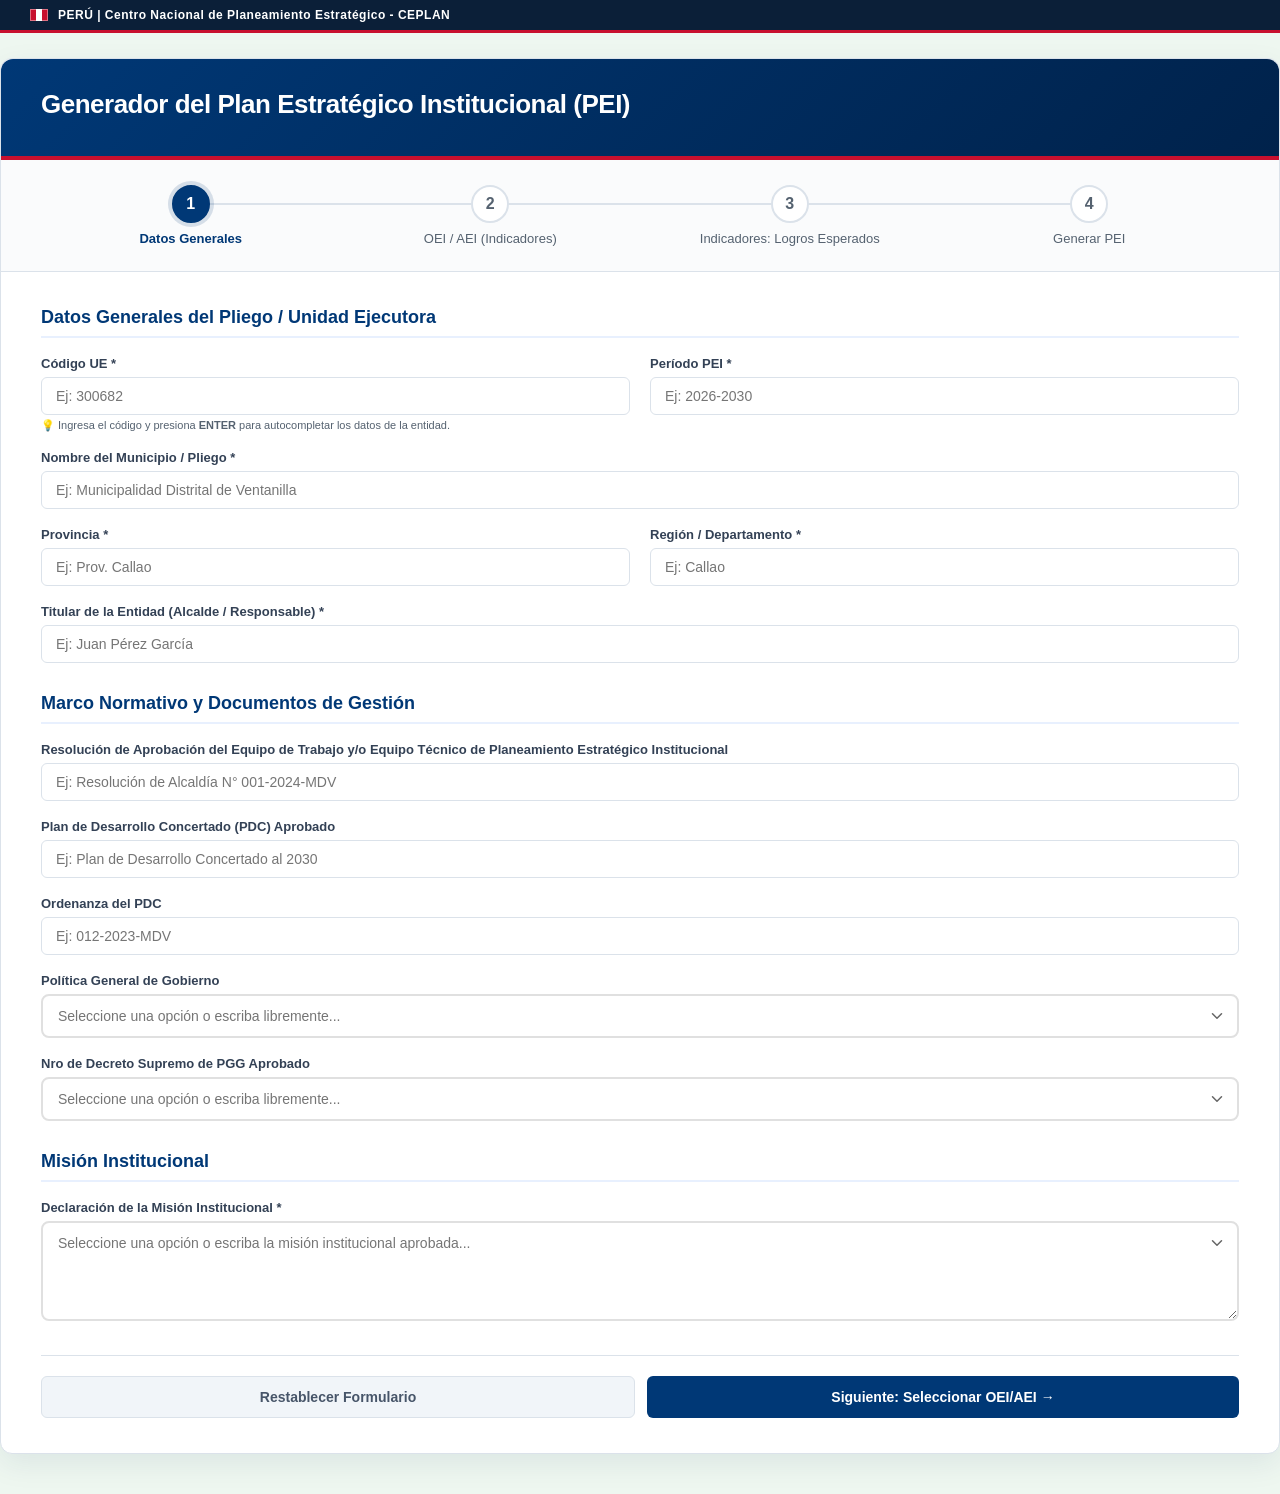
==== commit 4d27616b: "Update form field labels in index.html" ====
--- a/frontend/index.html
+++ b/frontend/index.html
@@ -79,7 +79,7 @@
               Planeamiento
               Estratégico Institucional</label><input type="text" id="resolucion_alcaldia"
               placeholder="Ej: Resolución de Alcaldía N° 001-2024-MDV"></div>
-          <div class="form-group"><label>Nro de Plan de Desarrollo Concertado (PDC) Aprobado</label><input type="text"
+          <div class="form-group"><label>Plan de Desarrollo Concertado (PDC) Aprobado</label><input type="text"
               id="plan_desarrollo_concertado" placeholder="Ej: Plan de Desarrollo Concertado al 2030"></div>
           <div class="form-group"><label>Ordenanza del PDC</label><input type="text" id="ordenanza_pdc"
               placeholder="Ej: 012-2023-MDV"></div>
@@ -1177,4 +1177,4 @@
   </script>
 </body>
 
-</html>+</html>
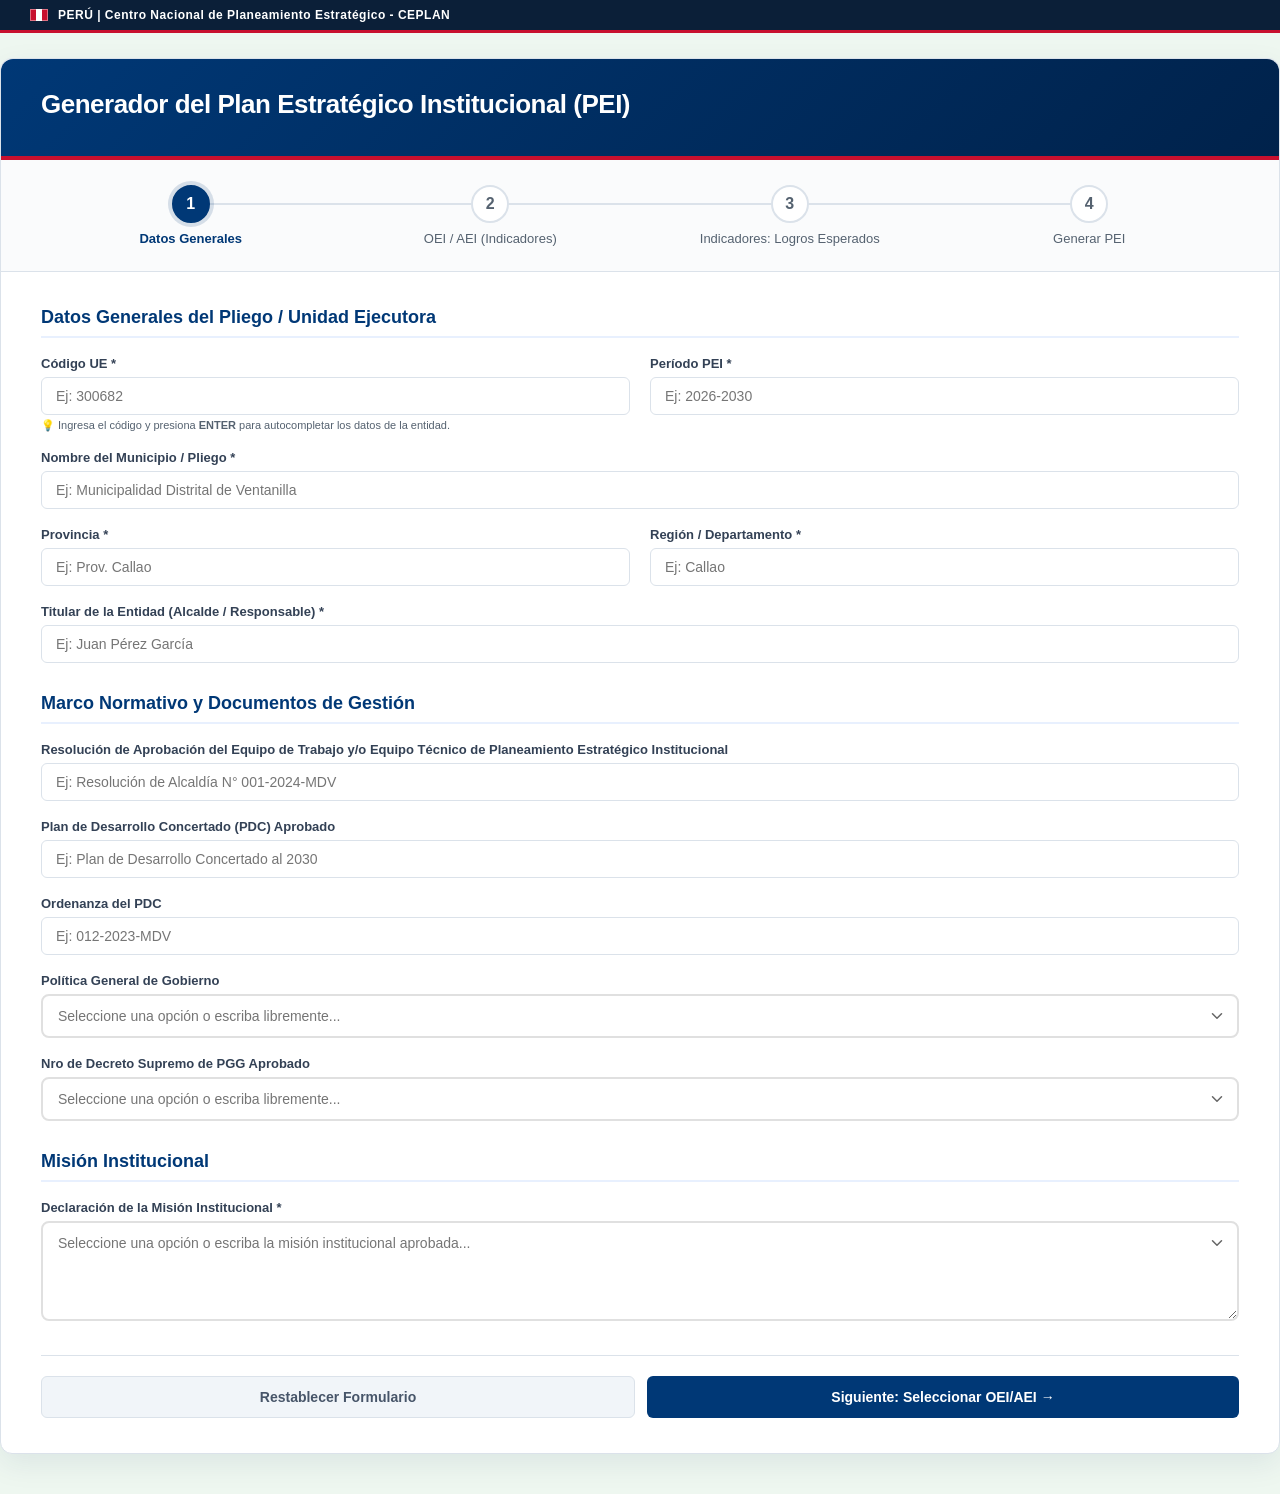
==== commit 3caf8002: "feat(pei): update government policy option" ====
--- a/frontend/index.html
+++ b/frontend/index.html
@@ -106,11 +106,11 @@
               <ul id="lista_politica" class="combo-dropdown"
                 style="display: none; position: absolute; z-index: 50; width: 100%; background: white; border: 1px solid #667eea; border-radius: 8px; margin-top: 4px; box-shadow: 0 10px 25px rgba(0,0,0,0.1); list-style: none; padding: 0; overflow: hidden;">
                 <li
-                  onclick="seleccionarOpcionCombo('politica_general_gobierno', 'Política General de Gobierno: Seguridad Ciudadana, Continuidad Económica y Transición Democrática', 'lista_politica')"
+                  onclick="seleccionarOpcionCombo('politica_general_gobierno', 'Política General de Gobierno 2026-2031: Ordenar el Estado para recuperar la seguridad, destrabar el crecimiento y convertir las decisiones públicas en resultados', 'lista_politica')"
                   style="padding: 12px 15px; cursor: pointer; font-size: 14px; color: #333; transition: background 0.2s;"
                   onmouseover="this.style.background='#f0f2ff'; this.style.color='#667eea'"
                   onmouseout="this.style.background='white'; this.style.color='#333'">Política General de Gobierno:
-                  Seguridad Ciudadana, Continuidad Económica y Transición Democrática</li>
+                  Ordenar el Estado para recuperar la seguridad, destrabar el crecimiento y convertir las decisiones públicas en resultados</li>
               </ul>
             </div>
           </div>
@@ -134,10 +134,10 @@
               <ul id="lista_decreto" class="combo-dropdown"
                 style="display: none; position: absolute; z-index: 50; width: 100%; background: white; border: 1px solid #667eea; border-radius: 8px; margin-top: 4px; box-shadow: 0 10px 25px rgba(0,0,0,0.1); list-style: none; padding: 0; overflow: hidden;">
                 <li
-                  onclick="seleccionarOpcionCombo('decreto_politica_general_gobierno', 'N° 043-2026-PCM', 'lista_decreto')"
+                  onclick="seleccionarOpcionCombo('decreto_politica_general_gobierno', 'N° 127-2026-PCM', 'lista_decreto')"
                   style="padding: 12px 15px; cursor: pointer; font-size: 14px; color: #333; transition: background 0.2s;"
                   onmouseover="this.style.background='#f0f2ff'; this.style.color='#667eea'"
-                  onmouseout="this.style.background='white'; this.style.color='#333'">N° 043-2026-PCM</li>
+                  onmouseout="this.style.background='white'; this.style.color='#333'">N° 127-2026-PCM</li>
               </ul>
             </div>
           </div>
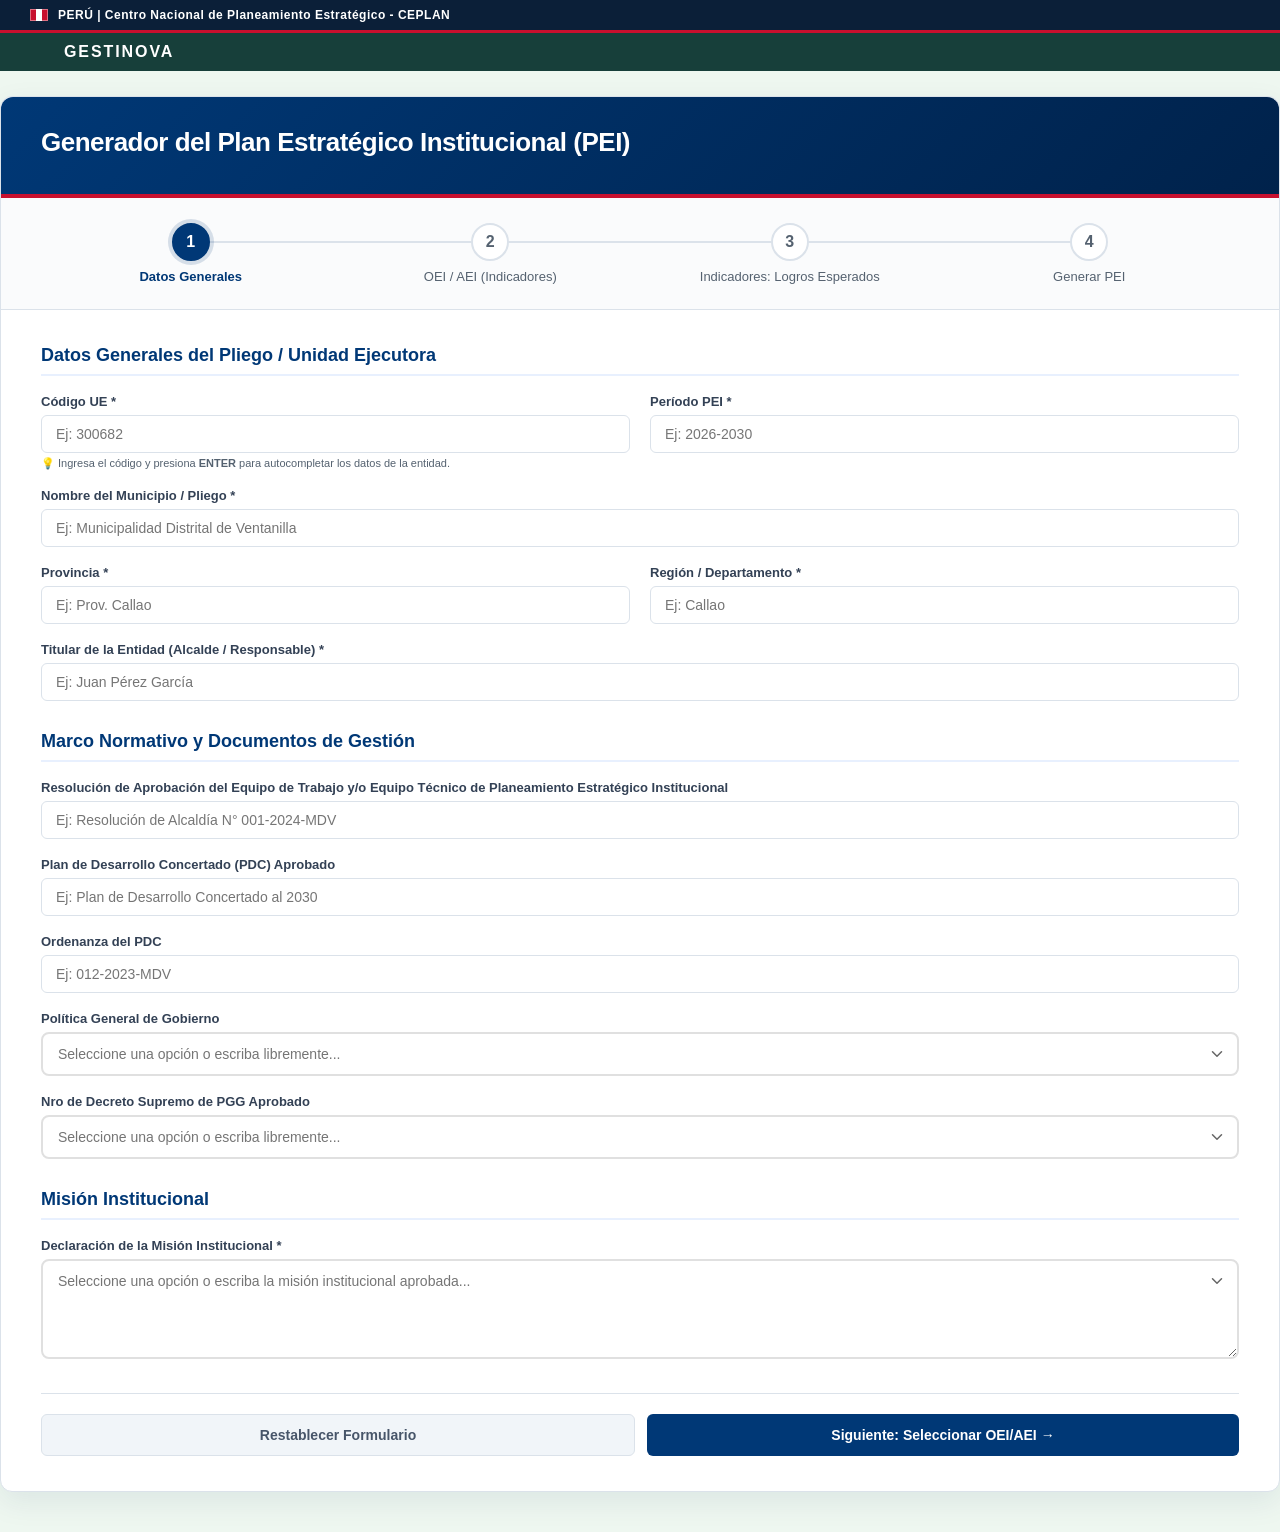
==== commit 8c9d24f3: "feat(dashboard): add billing metrics and GESTINOVA UI" ====
--- a/frontend/index.html
+++ b/frontend/index.html
@@ -19,6 +19,7 @@
       <span>PERÚ | Centro Nacional de Planeamiento Estratégico - CEPLAN</span>
     </div>
   </div>
+  <div style="padding: 10px 5%; background: #173f3a; color: white; font-weight: 800; letter-spacing: .12em;">GESTINOVA</div>
 
   <div class="container">
     <!-- ENCABEZADO OFICIAL -->
@@ -1056,8 +1057,8 @@
 
         const response = await fetch(`${baseUrl}/generar`, {
           method: 'POST',
-          headers: { 'Content-Type': 'application/json' },
-          body: JSON.stringify(payload)
+          headers: { 'Content-Type': 'application/json', 'X-CSRF-Token': document.querySelector('meta[name="csrf-token"]').content },
+          body: JSON.stringify({ ...payload, generation_request_id: crypto.randomUUID() })
         });
 
         if (!response.ok) {
@@ -1076,8 +1077,8 @@
           throw new Error(errorMsg);
         }
 
-        const blob = await response.blob();
-        const downloadUrl = window.URL.createObjectURL(blob);
+        const result = await response.json();
+        const downloadUrl = result.download_url;
 
         const nombreMunicipio = document.getElementById('nombre_municipio')?.value.trim() || 'Municipio';
         const nombreArchivo = `PEI_${nombreMunicipio.replace(/\s+/g, '_')}.docx`;
@@ -1088,7 +1089,6 @@
         document.body.appendChild(a);
         a.click();
         a.remove();
-        window.URL.revokeObjectURL(downloadUrl);
 
         msg.className = 'message success';
         msg.style.display = 'block';
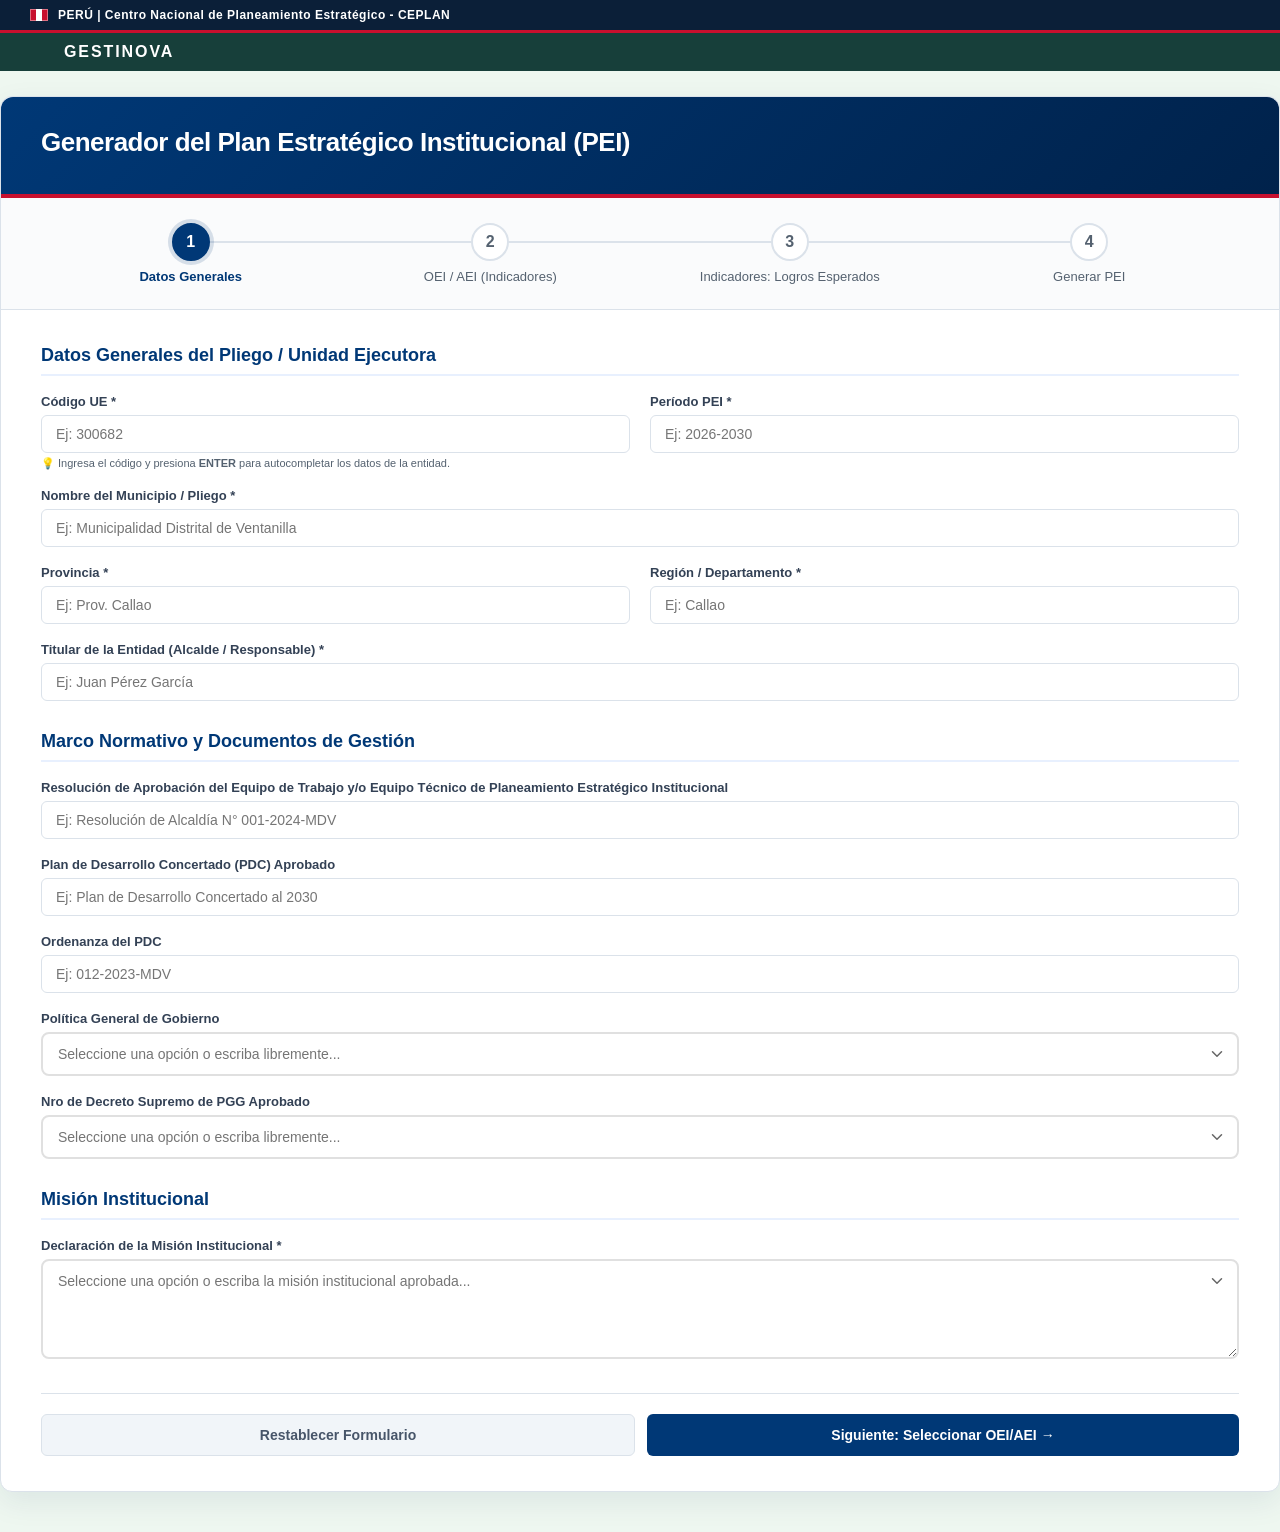
==== commit 087dc83d: "fix(generation): make retries concurrency safe" ====
--- a/frontend/index.html
+++ b/frontend/index.html
@@ -381,6 +381,7 @@
     </div>
   </div>
 
+  <script src="/generation_retry.js"></script>
   <script>
 
 
@@ -1041,6 +1042,8 @@
     // ============================================
     // GENERACIÓN Y EXPORTACIÓN PEI (EN MEMORIA)
     // ============================================
+    const generationRetry = createGenerationRetryId(() => crypto.randomUUID());
+
     async function generarDocumento() {
       const btn = document.getElementById('btnGenerar');
       const msg = document.getElementById('message');
@@ -1058,7 +1061,7 @@
         const response = await fetch(`${baseUrl}/generar`, {
           method: 'POST',
           headers: { 'Content-Type': 'application/json', 'X-CSRF-Token': document.querySelector('meta[name="csrf-token"]').content },
-          body: JSON.stringify({ ...payload, generation_request_id: crypto.randomUUID() })
+          body: JSON.stringify({ ...payload, generation_request_id: generationRetry.forPayload(payload) })
         });
 
         if (!response.ok) {
@@ -1078,6 +1081,7 @@
         }
 
         const result = await response.json();
+        generationRetry.confirmSuccess();
         const downloadUrl = result.download_url;
 
         const nombreMunicipio = document.getElementById('nombre_municipio')?.value.trim() || 'Municipio';
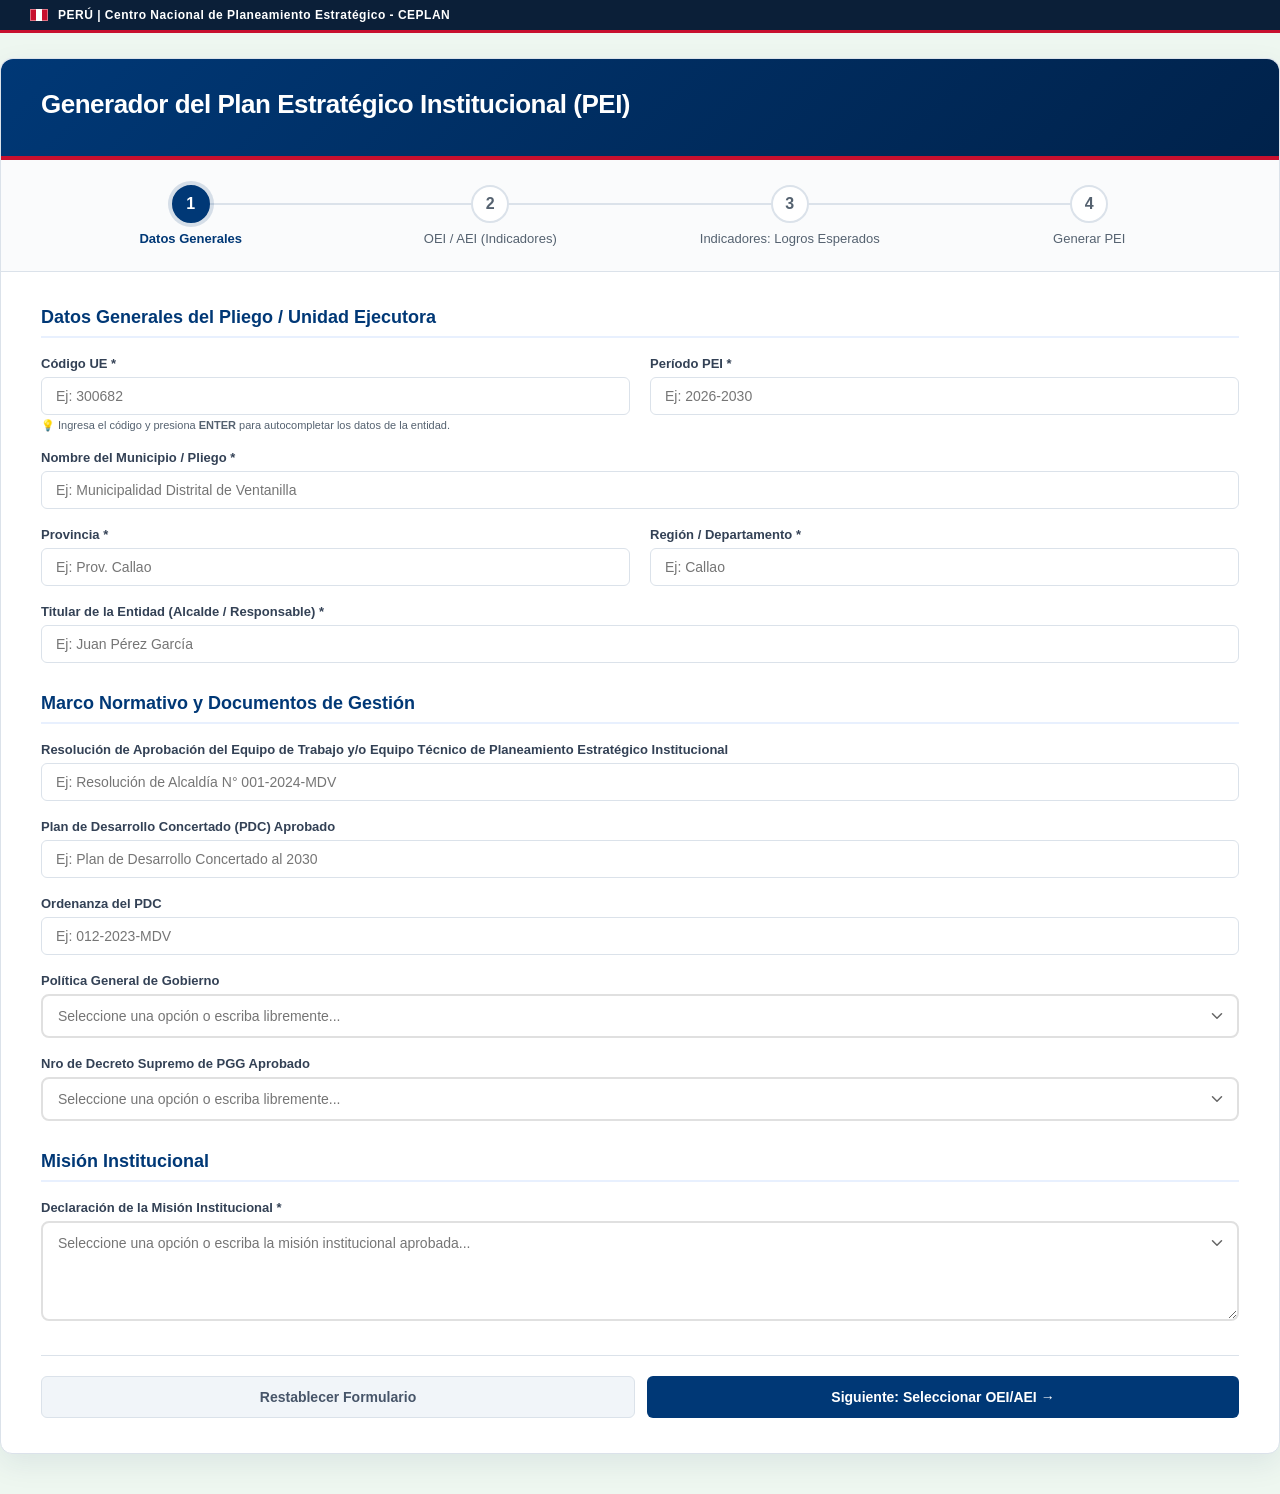
==== commit 25662f8e: "update" ====
--- a/frontend/index.html
+++ b/frontend/index.html
@@ -19,7 +19,6 @@
       <span>PERÚ | Centro Nacional de Planeamiento Estratégico - CEPLAN</span>
     </div>
   </div>
-  <div style="padding: 10px 5%; background: #173f3a; color: white; font-weight: 800; letter-spacing: .12em;">GESTINOVA</div>
 
   <div class="container">
     <!-- ENCABEZADO OFICIAL -->
@@ -381,7 +380,6 @@
     </div>
   </div>
 
-  <script src="/generation_retry.js"></script>
   <script>
 
 
@@ -423,7 +421,7 @@
     // ============================================
     // MATRIZ ESTÁNDAR CEPLAN
     // ============================================
-    const MATRIZ_ESTANDAR = { "oei": [{ "codigo": "OEI.01", "denominacion": "Promover el ordenamiento territorial en beneficio de población local", "indicadores": [{ "nombre": "Porcentaje de la población local que reside en zonas que cumplen con los instrumentos técnicos sustentatorios para el ordenamiento territorial", "unidad": "Porcentaje" }], "aei": [{ "codigo": "AEI.01.01", "denominacion": "Instrumentos de planificación territorial implementados en beneficio de la población local", "indicadores": [{ "nombre": "Número de instrumentos de planificación territorial implementados en la localidad", "unidad": "Número" }] }, { "codigo": "AEI.01.02", "denominacion": "Saneamiento físico-legal efectivo para la población en situación de informalidad o sin título de propiedad en la localidad", "indicadores": [{ "nombre": "Porcentaje de predios de la localidad con saneamiento físico - legal", "unidad": "Porcentaje" }] }, { "codigo": "AEI.01.03", "denominacion": "Espacios públicos en condiciones operativas adecuadas en beneficio de la población local", "indicadores": [{ "nombre": "Porcentaje de espacios públicos en condiciones adecuadas", "unidad": "Porcentaje" }] }, { "codigo": "AEI.01.04", "denominacion": "Catastro actualizado en beneficio de la población local", "indicadores": [{ "nombre": "Porcentaje de unidades catastrales actualizadas", "unidad": "Porcentaje" }] }, { "codigo": "AEI.01.05", "denominacion": "Fiscalización de habilitaciones urbanas y edificaciones de manera integral, dirigidos a personas naturales y jurídicas que ejecutan obras en la localidad", "indicadores": [{ "nombre": "Número de fiscalizaciones en habilitaciones urbanas y edificaciones realizadas de manera efectiva", "unidad": "Número" }] }] }, { "codigo": "OEI.02", "denominacion": "Fortalecer el acceso a la atención primaria de salud preventiva de la población local", "indicadores": [{ "nombre": "Porcentaje de personas satisfechas con las campañas y actividades de promoción de salud realizadas por la municipalidad", "unidad": "Porcentaje" }], "aei": [{ "codigo": "AEI.02.01", "denominacion": "Construcción; equipamiento y mantenimiento de los establecimientos de salud adecuados en beneficio de la salud de la población local", "indicadores": [{ "nombre": "Porcentaje de establecimientos médicos bajo responsabilidad municipal en condiciones operativas y de infraestructura adecuadas", "unidad": "Porcentaje" }, { "nombre": "Porcentaje de inversiones en infraestructura culminadas para la mejora/construcción de establecimientos de salud bajo administración municipal", "unidad": "Porcentaje" }] }, { "codigo": "AEI.02.02", "denominacion": "Campañas de medicina preventiva, primeros auxilios, educación sanitaria y profilaxis ejecutadas en beneficio de la población local", "indicadores": [{ "nombre": "Porcentaje de campañas médicas municipales ejecutadas en la localidad", "unidad": "Porcentaje" }] }, { "codigo": "AEI.02.03", "denominacion": "Campañas de control de epidemias y sanidad animal ejecutadas dirigidas a productores pecuarios, comunidades rurales o ámbitos urbanos de la localidad", "indicadores": [{ "nombre": "Porcentaje de campañas municipales de control de epidemias y sanidad animal ejecutadas", "unidad": "Porcentaje" }] }] }, { "codigo": "OEI.03", "denominacion": "Promover el acceso a servicios educativos, deportivos y recreacionales con enfoque intercultural e inclusivo para la población local", "indicadores": [{ "nombre": "Porcentaje de participantes satisfechos con los programas educativos organizados por la municipalidad", "unidad": "Porcentaje" }], "aei": [{ "codigo": "AEI.03.01", "denominacion": "Talleres de la lectura, escritura, ciencias y arte implementados en espacios educativos y culturales en beneficio de la población local", "indicadores": [{ "nombre": "Número de actividades culturales bajo responsabilidad municipal ejecutadas", "unidad": "Número" }] }, { "codigo": "AEI.03.02", "denominacion": "Programa deportivo y recreacional municipal accesible para la niñez, juventud y vecindario en general de la localidad", "indicadores": [{ "nombre": "Porcentaje de sesiones del programa deportivo municipal realizadas", "unidad": "Porcentaje" }] }, { "codigo": "AEI.03.03", "denominacion": "Construcción, equipamiento y mantenimiento de los locales educativos, adecuados en beneficio de la población estudiantil de la localidad", "indicadores": [{ "nombre": "Porcentaje de inversiones en infraestructura culminadas para la mejora/construcción de establecimientos educativos", "unidad": "Porcentaje" }] }] }, { "codigo": "OEI.04", "denominacion": "Promover condiciones ambientales saludables y sostenibles para la población local", "indicadores": [{ "nombre": "Porcentaje de ciudadanos satisfechos con el servicio de recojo de residuos sólidos", "unidad": "Porcentaje" }, { "nombre": "Porcentaje de zonas de la localidad donde se han reducido puntos críticos de contaminación", "unidad": "Porcentaje" }], "aei": [{ "codigo": "AEI.04.01", "denominacion": "Acciones de conservación de recursos forestales y de fauna silvestre ejecutadas, dirigidas a comunidades, productores u organizaciones locales", "indicadores": [{ "nombre": "Número de acciones de conservación ambiental ejecutadas por la municipalidad", "unidad": "Número" }] }, { "codigo": "AEI.04.02", "denominacion": "Gestión de los residuos sólidos de manera integral en beneficio de la población local", "indicadores": [{ "nombre": "Promedio de días por semana del servicio de recojo de residuos sólidos", "unidad": "Promedio" }, { "nombre": "Porcentaje de toneladas de residuos sólidos no reutilizables dispuestos adecuadamente en infraestructuras de residuos sólidos", "unidad": "Porcentaje" }, { "nombre": "Número de toneladas de residuos sólidos no reutilizables dispuestos oportunamente en una zona de disposición final.", "unidad": "Número" }, { "nombre": "Número de toneladas anuales de residuos sólidos inorgánicos recuperados segregados en la fuente.", "unidad": "Número" }, { "nombre": "Número de toneladas anuales de residuos sólidos orgánicos recuperados segregados en la fuente.", "unidad": "Número" }] }, { "codigo": "AEI.04.03", "denominacion": "Programa Municipal de Educación, Cultura y Ciudadanía Ambiental EDUCCA implementado en beneficio de la población local", "indicadores": [{ "nombre": "Número de actividades realizadas para la promoción de la conciencia ambiental del programa EDUCCA", "unidad": "Número" }] }, { "codigo": "AEI.04.04", "denominacion": "Fiscalización de emisión de humos, gases, ruido y otros contaminantes de la atmósfera y el ambiente, de manera oportuna a personas naturales y jurídicas que desarrollan actividades generadoras de emisiones contaminantes en la localidad", "indicadores": [{ "nombre": "Número de fiscalizaciones ambientales en la localidad", "unidad": "Número" }] }, { "codigo": "AEI.04.05", "denominacion": "Áreas verdes de uso público en condiciones adecuadas para el disfrute de la población local", "indicadores": [{ "nombre": "Porcentaje de áreas verdes en espacios públicos municipales en condiciones adecuadas", "unidad": "Porcentaje" }] }, { "codigo": "AEI.04.06", "denominacion": "Zonificación Ecológica Económica (ZEE) implementada en beneficio de los tomadores de decisiones y la ciudadanía", "indicadores": [{ "nombre": "Porcentaje de zonas productivas con uso adecuado de acuerdo a la Zonificación Ecológica Económica", "unidad": "Porcentaje" }] }, { "codigo": "AEI.04.07", "denominacion": "Acciones municipales para la protección y conservación sostenible de fuentes de agua en beneficio de la población local", "indicadores": [{ "nombre": "Número de acciones municipales para la protección de fuentes de agua en la localidad", "unidad": "Número" }] }] }, { "codigo": "OEI.05", "denominacion": "Reducir la exposición al riesgo de desastres de origen natural o antrópico de la población local", "indicadores": [{ "nombre": "Porcentaje de zonas de la localidad con factores de riesgo de desastres eliminados o minimizados", "unidad": "Porcentaje" }], "aei": [{ "codigo": "AEI.05.01", "denominacion": "Instrumentos de estimación del riesgo de desastres implementados para la protección de la población y el territorio local", "indicadores": [{ "nombre": "Número de instrumentos para la estimación del riesgo de desastres implementados en la localidad", "unidad": "Número" }] }, { "codigo": "AEI.05.02", "denominacion": "Asistencia técnica en gestión de riesgos de desastres permanentes para la población local", "indicadores": [{ "nombre": "Número de asistencias técnicas en GRD realizadas en zonas vulnerables en la localidad", "unidad": "Número" }] }, { "codigo": "AEI.05.03", "denominacion": "Sistema de alerta temprana implementado en beneficio de la población local", "indicadores": [{ "nombre": "Número de mecanismos de vigilancia operativos para la comunicación de alertas tempranas en la localidad", "unidad": "Número" }] }, { "codigo": "AEI.05.04", "denominacion": "Información de emergencias, peligros y desastres oportuna para los tomadores de decisiones del sistema.", "indicadores": [{ "nombre": "Número de herramientas de comunicación efectivamente entregadas a los tomadores de decisiones y ciudadanía sobre peligros, emergencias y desastres", "unidad": "Número" }] }, { "codigo": "AEI.05.05", "denominacion": "Atención frente a emergencias y desastres oportuna a la población damnificada y afectada en la localidad", "indicadores": [{ "nombre": "Número de atenciones integrales a damnificados de emergencias y desastres", "unidad": "Número" }] }, { "codigo": "AEI.05.06", "denominacion": "Rehabilitación de servicios públicos básicos, infraestructura y medios de vida oportunos en beneficio de la población local", "indicadores": [{ "nombre": "Porcentaje de servicios públicos municipales interrumpidos por emergencias y desastres restaurados de manera oportuna", "unidad": "Porcentaje" }] }, { "codigo": "AEI.05.07", "denominacion": "Reconstrucción física, económica y social con enfoque de derechos humanos en beneficio de la población local", "indicadores": [{ "nombre": "Porcentaje de inversiones municipales en infraestructura culminadas para la reconstrucción en la localidad", "unidad": "Porcentaje" }] }, { "codigo": "AEI.05.08", "denominacion": "Infraestructura para la prevención y mitigación de riesgos de desastres adecuada en la localidad.", "indicadores": [{ "nombre": "Porcentaje de PIPs de GRD del banco de proyectos de la municipalidad", "unidad": "Porcentaje" }] }] }, { "codigo": "OEI.06", "denominacion": "Mejorar el acceso a servicios de protección social y defensa de derechos de la población en situación de vulnerabilidad de la localidad", "indicadores": [{ "nombre": "Porcentaje de la población en situación de vulnerabilidad atendida por programas sociales municipales", "unidad": "Porcentaje" }], "aei": [{ "codigo": "AEI.06.01", "denominacion": "Servicios de registro civil oportunos para la población local", "indicadores": [{ "nombre": "Porcentaje de atenciones de registro civil oportunas en la localidad", "unidad": "Porcentaje" }] }, { "codigo": "AEI.06.02", "denominacion": "Programas de apoyo social ejecutados en beneficio de la población en situación de vulnerabilidad en la localidad", "indicadores": [{ "nombre": "Número de atenciones en los programas municipales de apoyo social en la localidad", "unidad": "Número" }] }, { "codigo": "AEI.06.03", "denominacion": "Registro para la atención de programas de reparaciones, de forma oportuna para las víctimas y familiares de violencia en la localidad", "indicadores": [{ "nombre": "Número de registros efectivos para la atención de programas de reparaciones para las víctimas y familiares de violencia en la localidad", "unidad": "Número" }] }, { "codigo": "AEI.06.04", "denominacion": "Servicio de defensa y promoción de derechos de manera permanente en beneficio de la población en situación de vulnerabilidad de la localidad", "indicadores": [{ "nombre": "Número de casos atendidos por el servicio social municipal para la defensa y promoción de derechos", "unidad": "Número" }] }, { "codigo": "AEI.06.05", "denominacion": "Empadronamiento socioeconómico oportuno de hogares en situación de pobreza o vulnerabilidad en la localidad", "indicadores": [{ "nombre": "Número de registros actualizados en el Sistema de Focalización de Hogares (SISFOH)", "unidad": "Número" }] }] }, { "codigo": "OEI.07", "denominacion": "Fortalecer la prevención y disuasión del delito y violencia en beneficio de la población local", "indicadores": [{ "nombre": "Porcentaje de zonas con alta incidencia delictiva con servicio de patrullaje integrado", "unidad": "Porcentaje" }, { "nombre": "Tasa de denuncias por comisión de delitos por 10 000 habitantes", "unidad": "Tasa" }], "aei": [{ "codigo": "AEI.07.01", "denominacion": "Seguridad ciudadana comunitaria operativa para la protección de la población local", "indicadores": [{ "nombre": "Porcentaje de rondas ciudadanas de seguridad con equipamiento adecuado", "unidad": "Porcentaje" }] }, { "codigo": "AEI.07.02", "denominacion": "Patrullaje municipal efectivo en beneficio de la población local", "indicadores": [{ "nombre": "Promedio semanal de jornadas de patrullaje integrado por zona en la localidad", "unidad": "Promedio" }] }, { "codigo": "AEI.07.03", "denominacion": "Sistema de videovigilancia operativo para la protección y seguridad de la población local", "indicadores": [{ "nombre": "Porcentaje de cámaras de videovigilancia operativas en la localidad", "unidad": "Porcentaje" }] }] }, { "codigo": "OEI.08", "denominacion": "Garantizar la provisión de los servicios de agua potable y saneamiento en beneficio de la población local", "indicadores": [{ "nombre": "Porcentaje de viviendas con servicio de agua potable y alcantarillado", "unidad": "Porcentaje" }, { "nombre": "Porcentaje de viviendas en zona urbana con servicio de agua potable y/o alcantarillado", "unidad": "Porcentaje" }, { "nombre": "Porcentaje de viviendas en zona rural con servicio de agua potable y/o alcantarillado", "unidad": "Porcentaje" }], "aei": [{ "codigo": "AEI.08.01", "denominacion": "Asistencia técnica en sostenibilidad de los servicios de agua potable y saneamiento de manera continua a la(s) Junta(s) Administradoras de Servicios de Saneamiento de la localidad", "indicadores": [{ "nombre": "Número de asistencias técnicas a las Juntas Administradoras de Servicios de Saneamiento (JASS)", "unidad": "Número" }] }, { "codigo": "AEI.08.02", "denominacion": "Servicio de agua potable de calidad para la población local", "indicadores": [{ "nombre": "Promedio diario de horas de servicio de agua potable en la localidad", "unidad": "Promedio" }, { "nombre": "Porcentaje de conexiones de agua que cumplen con presencia de cloro residual libre mayor o igual a 0.5 mg/L", "unidad": "Porcentaje" }, { "nombre": "Número de conexiones nuevas de agua potable instaladas en la localidad", "unidad": "Número" }] }, { "codigo": "AEI.08.03", "denominacion": "Servicio de alcantarillado sanitario y tratamiento de aguas residuales eficiente para la población local", "indicadores": [{ "nombre": "Porcentaje de estaciones de bombeo en condiciones operativas adecuadas", "unidad": "Porcentaje" }, { "nombre": "Número de mantenimientos realizados a las conexiones domiciliarias de alcantarillado", "unidad": "Número" }, { "nombre": "Número de conexiones nuevas de alcantarillado instaladas en la localidad", "unidad": "Número" }] }] }, { "codigo": "OEI.09", "denominacion": "Impulsar el crecimiento de la actividad empresarial, de emprendimientos y MYPES en la localidad", "indicadores": [{ "nombre": "Porcentaje de micro y pequeñas empresas que operan con licencias municipales adecuadas", "unidad": "Porcentaje" }, { "nombre": "Número de establecimientos comerciales que operan con licencias municipales adecuadas", "unidad": "Número" }], "aei": [{ "codigo": "AEI.09.01", "denominacion": "Fiscalización y control del cumplimiento normativo permanente a los agentes económicos de la localidad", "indicadores": [{ "nombre": "Número de fiscalizaciones de licencias de funcionamiento realizadas de manera efectiva a micro y pequeñas empresas", "unidad": "Número" }] }, { "codigo": "AEI.09.02", "denominacion": "Eventos turísticos vinculados al patrimonio cultural y natural con enfoque sostenible, dirigidos a emprendedores, asociaciones y otros actores del turismo y la cultura de la localidad", "indicadores": [{ "nombre": "Número de eventos de promoción turística realizados por la municipalidad", "unidad": "Número" }] }, { "codigo": "AEI.09.03", "denominacion": "Asistencia técnica en actividades económicas locales especializada dirigida a los agentes económicos de la localidad", "indicadores": [{ "nombre": "Número de asistencias técnicas para el fortalecimiento empresarial a micro y pequeños empresarios de la localidad", "unidad": "Número" }] }, { "codigo": "AEI.09.04", "denominacion": "Campañas de promoción de la formalización de micro y pequeñas empresas accesibles para la población local", "indicadores": [{ "nombre": "Número de campañas implementadas para la formalización de micro y pequeñas empresas", "unidad": "Número" }] }, { "codigo": "AEI.09.05", "denominacion": "Eventos de articulación comercial y consumo de productos locales organizados con enfoque sostenible para agentes comerciales en la localidad", "indicadores": [{ "nombre": "Número de eventos para la promoción de la comercialización y consumo de productos locales organizados por la municipalidad", "unidad": "Número" }] }, { "codigo": "AEI.09.06", "denominacion": "Construcción, equipamiento y mantenimiento de infraestructura productiva adecuada y disponible para los productores agropecuarios y pequeños empresarios locales", "indicadores": [{ "nombre": "Número de infraestructuras productivas construidas para productores agropecuarios y pequeños empresarios.", "unidad": "Número" }, { "nombre": "Número de equipos para las infraestructuras productivas efectivamente entregadas", "unidad": "Número" }, { "nombre": "Número de servicios de mantenimiento realizados a la infraestructura productiva efectivamente realizados", "unidad": "Número" }] }] }, { "codigo": "OEI.10", "denominacion": "Mejorar el servicio de transporte y transitabilidad en beneficio de la población local", "indicadores": [{ "nombre": "Porcentaje de puntos críticos de tránsito en vías locales atendidos y mitigados", "unidad": "Porcentaje" }], "aei": [{ "codigo": "AEI.10.01", "denominacion": "Sistema de señalización de tránsito con mantenimiento adecuado en beneficio de la población de la localidad", "indicadores": [{ "nombre": "Porcentaje de vías locales con señalización adecuada", "unidad": "Porcentaje" }] }, { "codigo": "AEI.10.02", "denominacion": "Capacitación en materia de educación vial oportuna dirigida a la población local", "indicadores": [{ "nombre": "Número de eventos educativos realizados para la promoción de la educación vial", "unidad": "Número" }] }, { "codigo": "AEI.10.03", "denominacion": "Mantenimiento permanente de la infraestructura vial urbano o rural en beneficio de la población local", "indicadores": [{ "nombre": "Porcentaje de caminos vecinales en condiciones de transitabilidad", "unidad": "Porcentaje" }, { "nombre": "Porcentaje de km de la red vial urbana en buen estado", "unidad": "Porcentaje" }, { "nombre": "Porcentaje de km de la red vial rural en buen estado", "unidad": "Porcentaje" }] }, { "codigo": "AEI.10.04", "denominacion": "Supervisión y control del transporte público con eficiencia y cumplimiento normativo a los operadores de transporte local", "indicadores": [{ "nombre": "Número de fiscalizaciones a empresas prestadoras del servicio de transporte público en la localidad", "unidad": "Número" }] }] }, { "codigo": "OEI.11", "denominacion": "Modernizar la Gestión Institucional", "indicadores": [{ "nombre": "Porcentaje de ciudadanos satisfechos con la gestión institucional de la municipalidad", "unidad": "Porcentaje" }], "aei": [{ "codigo": "AEI.11.01", "denominacion": "Capacitación para el desarrollo de competencias o conocimientos ejecutada en beneficio del personal de la municipalidad.", "indicadores": [{ "nombre": "Porcentaje de acciones de capacitación ejecutadas en el marco del PDP", "unidad": "Porcentaje" }] }, { "codigo": "AEI.11.02", "denominacion": "Iniciativas de gobierno abierto implementado en la municipalidad", "indicadores": [{ "nombre": "Porcentaje de actas y acuerdos municipales difundidos en redes sociales y portales web municipales", "unidad": "Porcentaje" }] }, { "codigo": "AEI.11.03", "denominacion": "Servicios administrativos implementados eficientemente en la municipalidad", "indicadores": [{ "nombre": "Porcentaje de expedientes recibidos por mesa de partes atendidos de manera oportuna", "unidad": "Porcentaje" }] }, { "codigo": "AEI.11.04", "denominacion": "Recaudación tributaria efectiva en la municipalidad", "indicadores": [{ "nombre": "Número de campañas municipales para fortalecer la recaudación tributaria en la localidad", "unidad": "Número" }] }, { "codigo": "AEI.11.05", "denominacion": "Instrumentos de gestión implementados en la municipalidad", "indicadores": [{ "nombre": "Porcentaje de instrumentos de gestión actualizados", "unidad": "Porcentaje" }] }, { "codigo": "AEI.11.06", "denominacion": "Gobierno digital implementado en los procesos y servicios de la municipalidad", "indicadores": [{ "nombre": "Porcentaje de servicios administrativos municipales digitalizados", "unidad": "Porcentaje" }] }] }] };
+    let MATRIZ_ESTANDAR = null;
 
     // ============================================
     // CONFIGURACIÓN DINÁMICA DE URL (LOCAL VS RENDER)
@@ -435,7 +433,9 @@
     const RENDER_API_URL = "https://pei-ceplan-vr1m.onrender.com";
 
     // Usamos localhost en lugar de 127.0.0.1 para evitar conflictos de CORS en el navegador
-    const API_BASE_URL = isLocal ? "http://localhost:8000" : RENDER_API_URL;
+    const API_BASE_URL = String(window.PEI_API_BASE_URL ??
+      (window.location.protocol === 'file:' ? 'http://localhost:8000' :
+        (isLocal ? window.location.origin : RENDER_API_URL))).replace(/\/+$/, '');
 
     // ESTADO GLOBAL DE LA APP
     const appState = {
@@ -449,9 +449,18 @@
     let draggedElement = null;
     let draggedAEIElement = null;
 
-    window.addEventListener('load', () => {
-      renderizarOEIs();
+    window.addEventListener('load', async () => {
       configurarAutocompletadoUE();
+      try {
+        const response = await fetch('./matriz_estandar.json');
+        if (!response.ok) throw new Error(`HTTP ${response.status}`);
+        MATRIZ_ESTANDAR = await response.json();
+        renderizarOEIs();
+      } catch (error) {
+        document.getElementById('oeiContainer').textContent =
+          'No se pudo cargar la matriz estándar. Recargue la página.';
+        console.error('Error al cargar la matriz:', error);
+      }
     });
 
     // ============================================
@@ -610,6 +619,7 @@
         card.querySelectorAll('.aei-item').forEach(i => i.classList.remove('selected'));
         const priorityItem = document.querySelector(`.priority-item[data-codigo="${codigo}"]`);
         if (priorityItem) priorityItem.remove();
+        delete appState.prioridades.aei[codigo];
         actualizarNumerosPrioridad();
         actualizarContadorPrioridad();
         verificarPriorityEmpty();
@@ -690,6 +700,7 @@
     }
 
     function actualizarAEIEnPrioridad(codigoOEI) {
+      obtenerPrioridadAEI(codigoOEI);
       const stats = document.getElementById(`stats-${codigoOEI}`);
       if (!stats) return;
       const numInd = document.querySelectorAll(`input[data-oei="${codigoOEI}"]:checked:not(.oei-checkbox):not(.aei-checkbox)`).length;
@@ -717,12 +728,21 @@
       }
     }
 
+    function obtenerPrioridadAEI(codigoOEI) {
+      const seleccionadas = MATRIZ_ESTANDAR.oei.find(o => o.codigo === codigoOEI)?.aei
+        .filter(a => document.getElementById(`aei-${a.codigo}`)?.checked)
+        .map(a => a.codigo) || [];
+      const anteriores = appState.prioridades.aei[codigoOEI] || [];
+      const orden = [...new Set([...anteriores, ...seleccionadas])]
+        .filter(codigo => seleccionadas.includes(codigo));
+      appState.prioridades.aei[codigoOEI] = orden;
+      return orden;
+    }
+
     function crearListaAEIPrioridad(codigoOEI) {
       const oei = MATRIZ_ESTANDAR.oei.find(o => o.codigo === codigoOEI);
-      const aeiSel = oei ? oei.aei.filter(a => {
-        const cb = document.getElementById(`aei-${a.codigo}`);
-        return cb && cb.checked;
-      }) : [];
+      const aeiSel = obtenerPrioridadAEI(codigoOEI)
+        .map(codigo => oei.aei.find(a => a.codigo === codigo));
       if (!aeiSel.length) return '<div style="text-align:center;padding:10px;color:#94a3b8;font-size:11px">Sin AEI seleccionadas</div>';
       let html = '<div style="font-size:11px;font-weight:700;margin-bottom:6px;color:var(--ceplan-blue)">Arrastre las AEI para definir prioridad:</div><div class="aei-sortable">';
       aeiSel.forEach((aei, i) => {
@@ -758,10 +778,10 @@
     }
     function handleDragStart(e) { draggedElement = this; this.style.opacity = '0.5'; e.dataTransfer.effectAllowed = 'move'; }
     function handleDragOver(e) { e.preventDefault(); e.dataTransfer.dropEffect = 'move'; return false; }
-    function handleDragEnd(e) { this.style.opacity = '1'; }
+    function handleDragEnd(e) { this.style.opacity = '1'; draggedElement = null; }
     function handleDrop(e) {
       e.stopPropagation();
-      if (draggedElement !== this) {
+      if (draggedElement && draggedElement !== this) {
         const container = document.getElementById('priorityContainer');
         const items = Array.from(container.children);
         const di = items.indexOf(draggedElement), ti = items.indexOf(this);
@@ -773,19 +793,23 @@
 
     function habilitarDragAndDropAEI() {
       document.querySelectorAll('.aei-priority-item').forEach(item => {
-        item.addEventListener('dragstart', function (e) { draggedAEIElement = this; e.dataTransfer.effectAllowed = 'move'; });
-        item.addEventListener('dragover', function (e) { e.preventDefault(); return false; });
-        item.addEventListener('drop', function (e) {
+        item.ondragstart = function (e) { e.stopPropagation(); draggedAEIElement = this; e.dataTransfer.effectAllowed = 'move'; };
+        item.ondragend = function (e) { e.stopPropagation(); draggedAEIElement = null; };
+        item.ondragover = function (e) { e.stopPropagation(); e.preventDefault(); return false; };
+        item.ondrop = function (e) {
+          e.preventDefault();
           e.stopPropagation();
-          if (draggedAEIElement !== this && draggedAEIElement.parentNode === this.parentNode) {
+          if (draggedAEIElement && draggedAEIElement !== this && draggedAEIElement.parentNode === this.parentNode) {
             const container = this.parentNode;
             const items = Array.from(container.children);
             const di = items.indexOf(draggedAEIElement), ti = items.indexOf(this);
             container.insertBefore(draggedAEIElement, di < ti ? this.nextSibling : this);
             container.querySelectorAll('.aei-priority-item').forEach((it, i) => { it.querySelector('.aei-priority-number').textContent = i + 1; });
+            const codigoOEI = this.closest('.priority-item').dataset.codigo;
+            appState.prioridades.aei[codigoOEI] = Array.from(container.children).map(it => it.dataset.codigo);
           }
           return false;
-        });
+        };
       });
     }
 
@@ -859,9 +883,12 @@
     }
 
     function obtenerAniosMeta(baseYear) {
-      const base = parseInt(baseYear, 10);
-      if (!baseYear || Number.isNaN(base)) return [];
-      return Array.from({ length: 5 }, (_, i) => base + i + 2);
+      const periodo = document.getElementById('periodo_pei').value;
+      const match = periodo.match(/^\s*(\d{4})\s*[-–—]\s*(\d{4})\s*$/);
+      if (!match) return [];
+      const inicio = Number(match[1]), fin = Number(match[2]);
+      if (fin < inicio) return [];
+      return Array.from({ length: fin - inicio + 1 }, (_, i) => inicio + i);
     }
 
 
@@ -1042,8 +1069,6 @@
     // ============================================
     // GENERACIÓN Y EXPORTACIÓN PEI (EN MEMORIA)
     // ============================================
-    const generationRetry = createGenerationRetryId(() => crypto.randomUUID());
-
     async function generarDocumento() {
       const btn = document.getElementById('btnGenerar');
       const msg = document.getElementById('message');
@@ -1060,8 +1085,8 @@
 
         const response = await fetch(`${baseUrl}/generar`, {
           method: 'POST',
-          headers: { 'Content-Type': 'application/json', 'X-CSRF-Token': document.querySelector('meta[name="csrf-token"]').content },
-          body: JSON.stringify({ ...payload, generation_request_id: generationRetry.forPayload(payload) })
+          headers: { 'Content-Type': 'application/json' },
+          body: JSON.stringify(payload)
         });
 
         if (!response.ok) {
@@ -1080,9 +1105,8 @@
           throw new Error(errorMsg);
         }
 
-        const result = await response.json();
-        generationRetry.confirmSuccess();
-        const downloadUrl = result.download_url;
+        const blob = await response.blob();
+        const downloadUrl = window.URL.createObjectURL(blob);
 
         const nombreMunicipio = document.getElementById('nombre_municipio')?.value.trim() || 'Municipio';
         const nombreArchivo = `PEI_${nombreMunicipio.replace(/\s+/g, '_')}.docx`;
@@ -1093,6 +1117,7 @@
         document.body.appendChild(a);
         a.click();
         a.remove();
+        window.URL.revokeObjectURL(downloadUrl);
 
         msg.className = 'message success';
         msg.style.display = 'block';
@@ -1131,13 +1156,7 @@
       const aeiOrder = {};
 
       oeiOrder.forEach(cod => {
-        const codEscapado = cod.replace(/\./g, '\\.');
-        const sortable = document.querySelector(`#aei-priority-${codEscapado} .aei-sortable`);
-        if (sortable) {
-          aeiOrder[cod] = Array.from(sortable.querySelectorAll('.aei-priority-item')).map(i => i.dataset.codigo);
-        } else {
-          aeiOrder[cod] = [];
-        }
+        aeiOrder[cod] = obtenerPrioridadAEI(cod);
       });
 
       // === SALVAVIDAS DE PRIORIDADES ===
